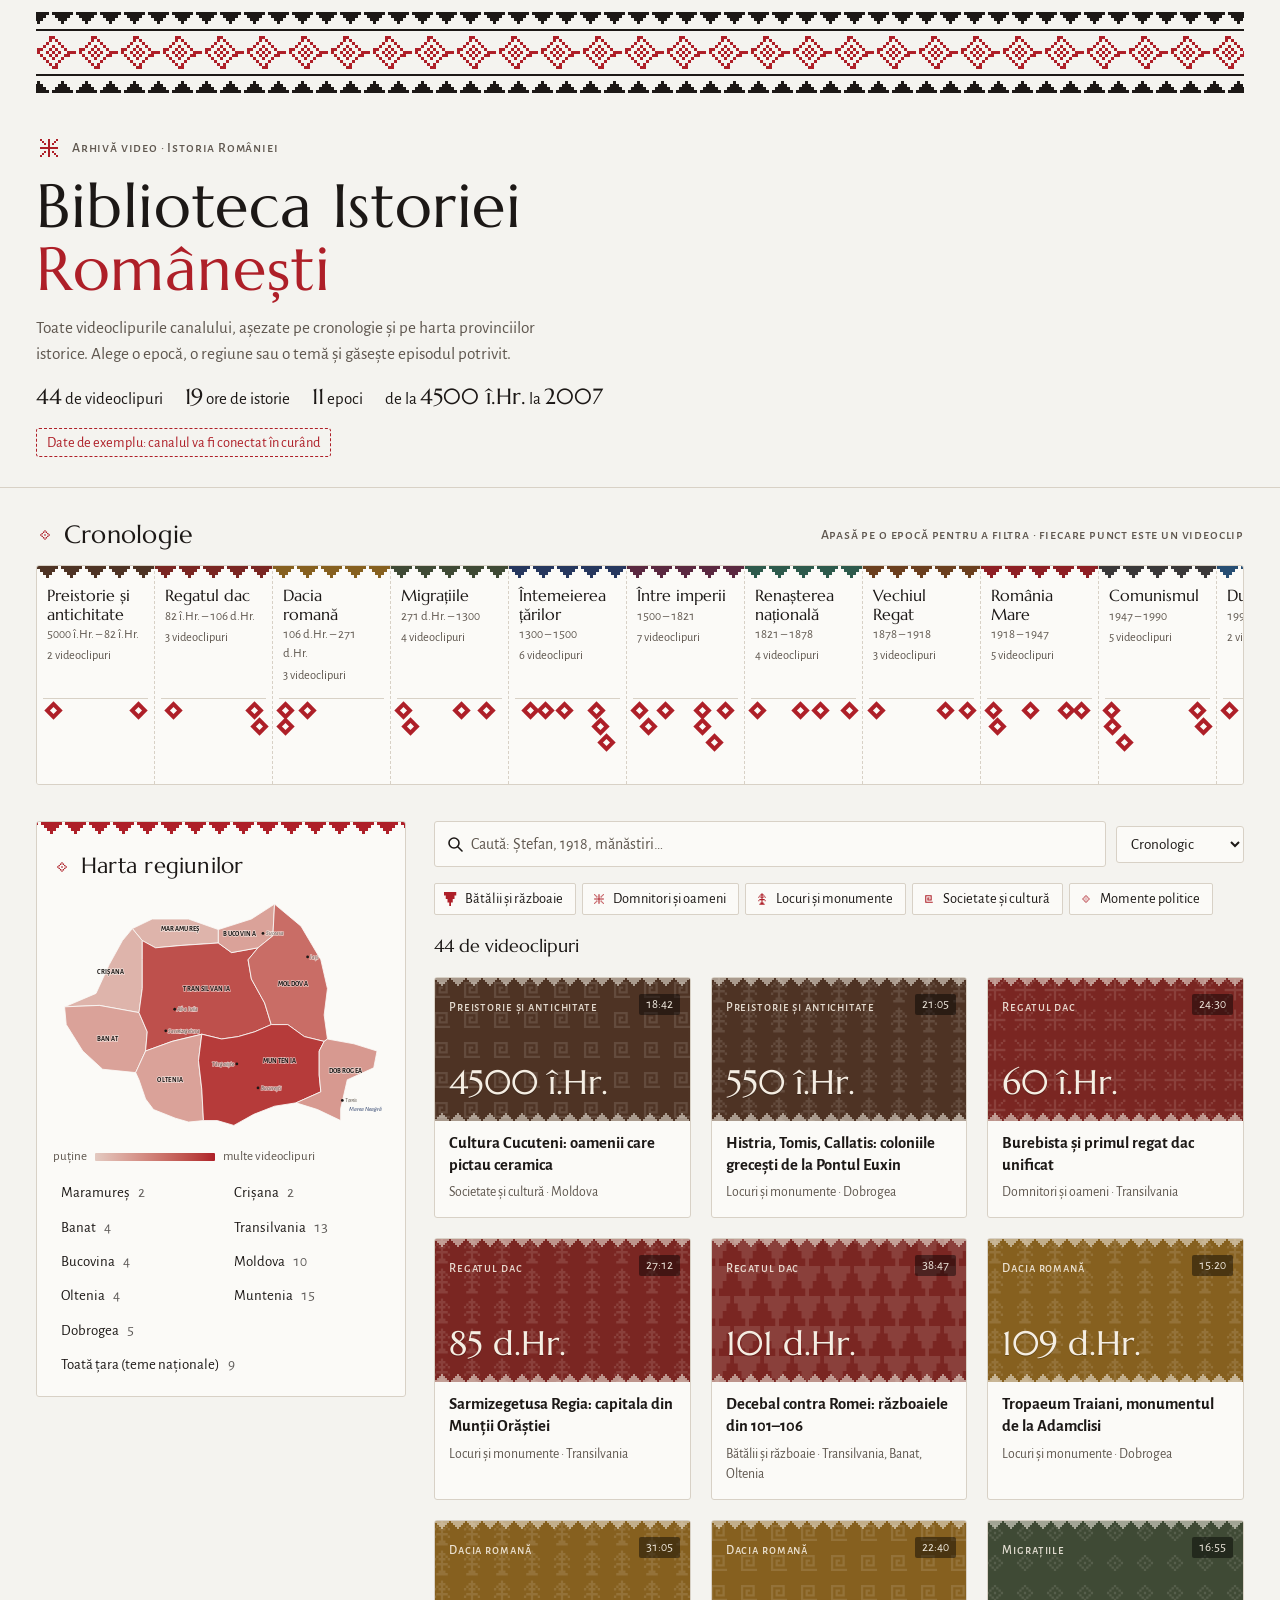
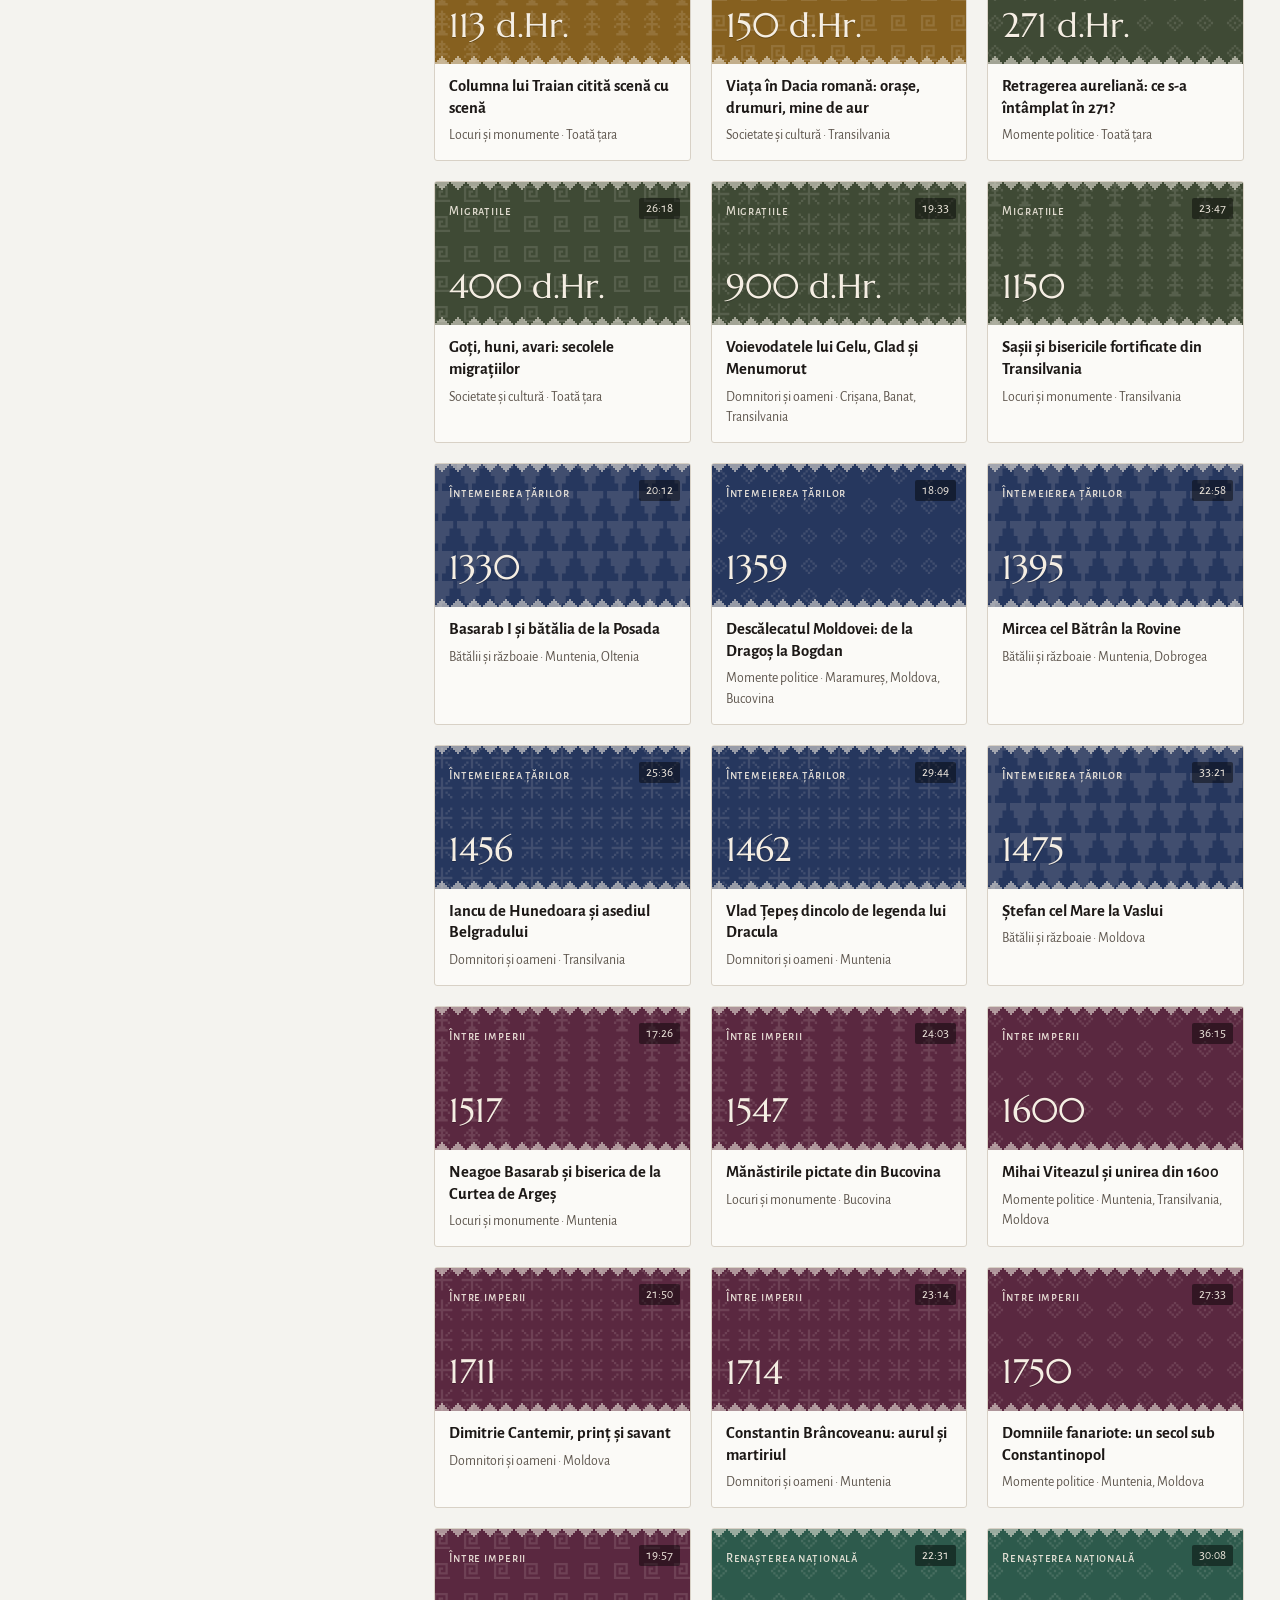
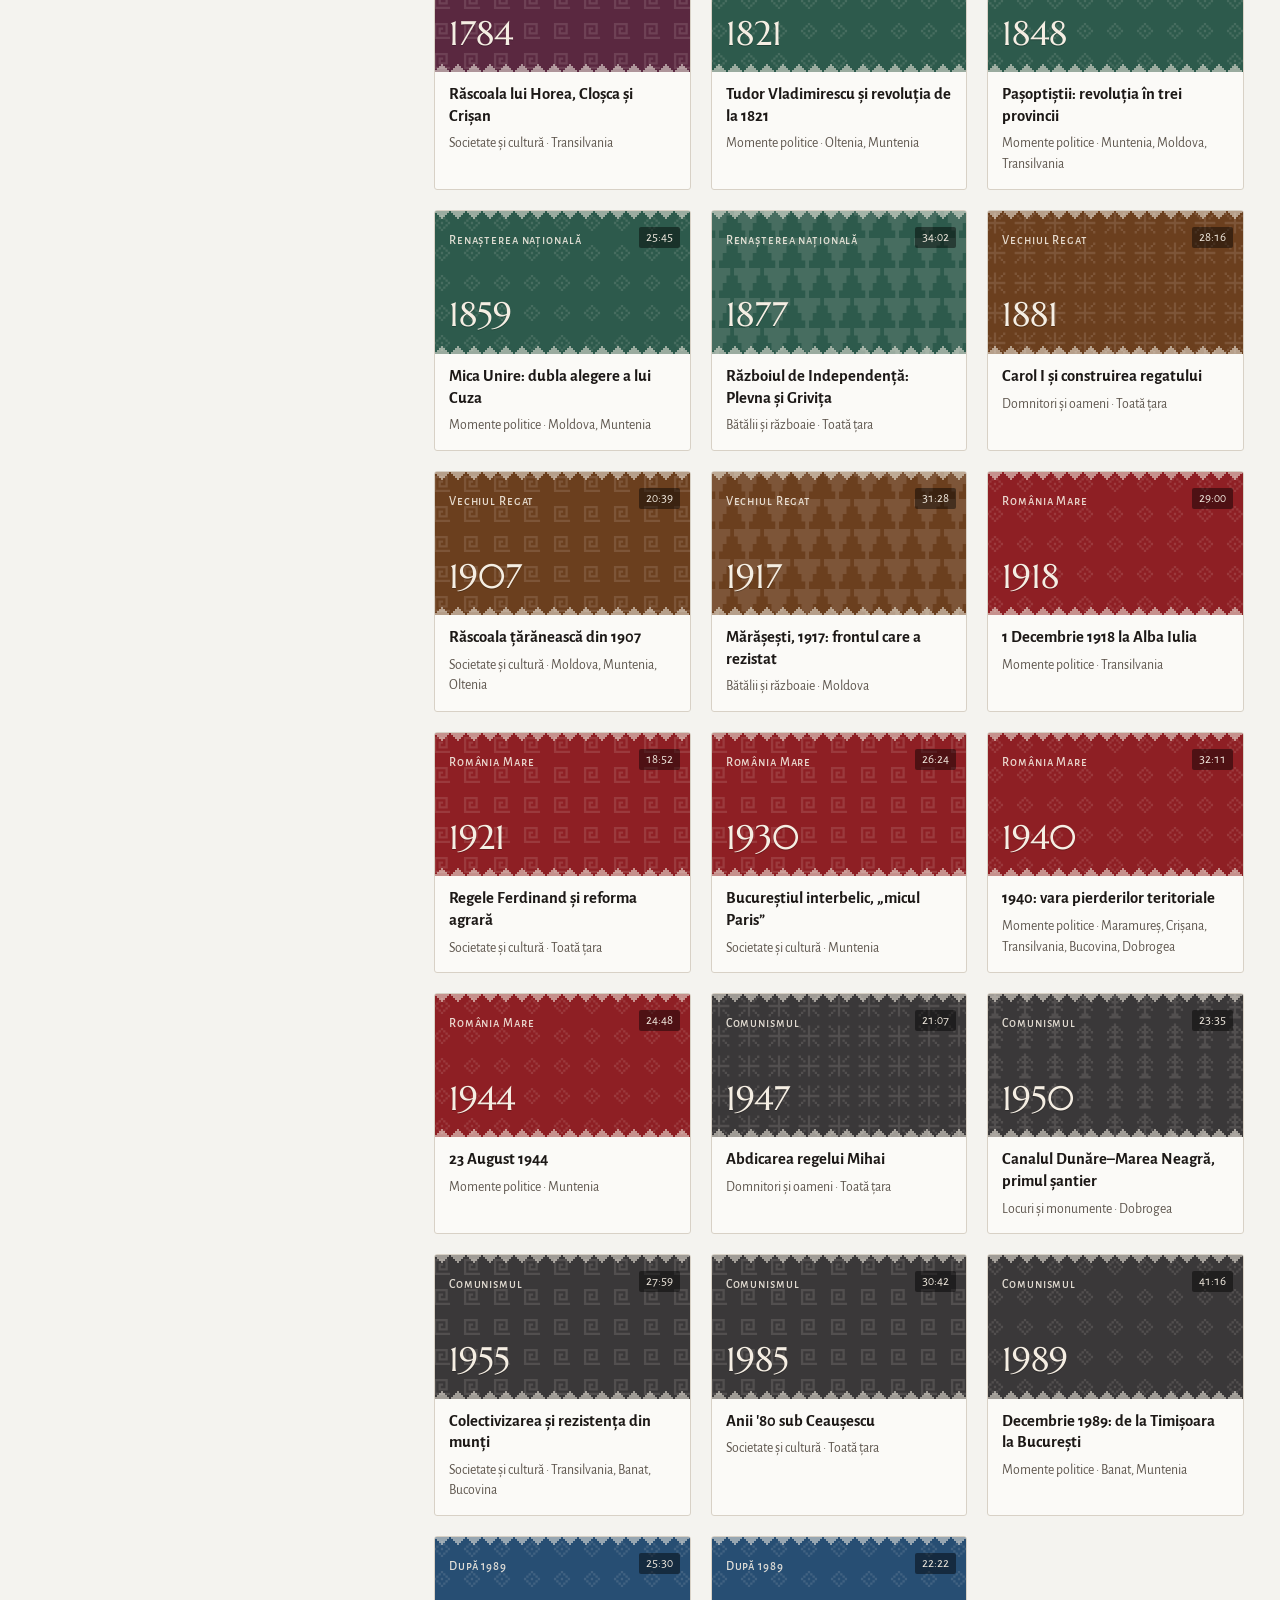
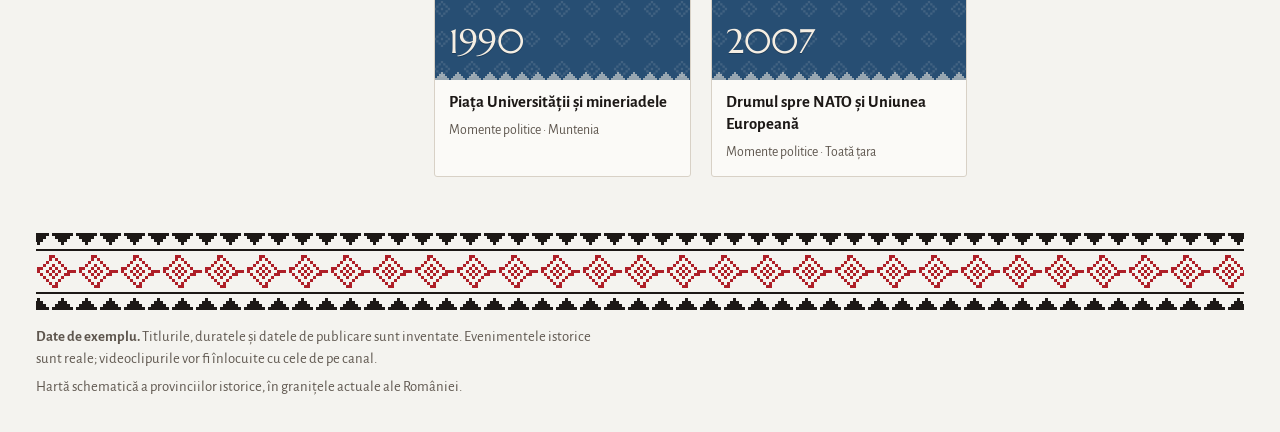
==== site/index.html @ b26544b4 "Biblioteca Istoriei Românești: site static cu actualizare automată Co-Authored-By: Claude Opus 5.5 <" ====
<!doctype html>
<html lang="ro">
<head>
<meta charset="utf-8">
<meta name="viewport" content="width=device-width, initial-scale=1, viewport-fit=cover">
<meta property="og:title" content="Biblioteca Istoriei Românești">
<meta property="og:description" content="Istoria României pe cronologie și pe hartă, în videoclipuri.">
<title>Biblioteca Istoriei Românești</title>
<meta name="description" content="Arhiva video a canalului: istoria României pe cronologie și pe hartă.">
<link rel="preconnect" href="https://fonts.googleapis.com">
<link rel="preconnect" href="https://fonts.gstatic.com" crossorigin>
<link rel="stylesheet" href="https://fonts.googleapis.com/css2?family=Marcellus&family=Alegreya+Sans:ital,wght@0,400;0,500;0,700;1,400&family=Alegreya+Sans+SC:wght@500;700&display=swap">
<style>
/* Layout: o pagină ca o ie. Brâu cusut sus, titlu pe pânză albă, cronologia ca un rând de altiță,
   apoi „camera de lectură”: harta provinciilor (stânga) și raftul cu videoclipuri ca scoarțe țesute (dreapta). */
:root{
  --linen:#F4F3EF;      /* pânză de ie */
  --linen-2:#E7E3DB;
  --card:#FBFAF7;
  --ink:#1C1816;        /* negru de broderie */
  --ink-2:#5F574F;
  --line:#D8D1C6;
  --rosu:#AE1F28;       /* roșu de ie: singurul accent puternic */
  --indigo:#2B3F6B;
  --on-pig:#F5EEE3;
  --f-display:"Marcellus","Trajan Pro","Palatino Linotype",Palatino,Georgia,serif;
  --f-body:"Alegreya Sans","Segoe UI",Roboto,"Helvetica Neue",Arial,sans-serif;
  --f-label:"Alegreya Sans SC","Alegreya Sans","Segoe UI",Arial,sans-serif;
  /* culori de scoarță (vopsele naturale), la fel în ambele teme */
  --e1:#4E3324; --e2:#7A2622; --e3:#86601F; --e4:#3F4A35; --e5:#26375E; --e6:#5A2840;
  --e7:#2D5A4C; --e8:#6B3F1E; --e9:#8E1F24; --e10:#3A3839; --e11:#274E73;
  --m-teeth:url("data:image/svg+xml,%3Csvg xmlns='http://www.w3.org/2000/svg' width='24' height='12'%3E%3Cpath d='M0 0h3v3h-3zM3 0h3v3h-3zM6 0h3v3h-3zM9 0h3v3h-3zM12 0h3v3h-3zM15 0h3v3h-3zM18 0h3v3h-3zM3 3h3v3h-3zM6 3h3v3h-3zM9 3h3v3h-3zM12 3h3v3h-3zM15 3h3v3h-3zM6 6h3v3h-3zM9 6h3v3h-3zM12 6h3v3h-3zM9 9h3v3h-3z'/%3E%3C/svg%3E"); /* 24x12 */
  --m-teethup:url("data:image/svg+xml,%3Csvg xmlns='http://www.w3.org/2000/svg' width='24' height='12'%3E%3Cpath d='M0 9h3v3h-3zM3 9h3v3h-3zM6 9h3v3h-3zM9 9h3v3h-3zM12 9h3v3h-3zM15 9h3v3h-3zM18 9h3v3h-3zM3 6h3v3h-3zM6 6h3v3h-3zM9 6h3v3h-3zM12 6h3v3h-3zM15 6h3v3h-3zM6 3h3v3h-3zM9 3h3v3h-3zM12 3h3v3h-3zM9 0h3v3h-3z'/%3E%3C/svg%3E"); /* 24x12 */
  --m-romb:url("data:image/svg+xml,%3Csvg xmlns='http://www.w3.org/2000/svg' width='42' height='33'%3E%3Cpath d='M0 15h3v3h-3zM6 12h3v3h-3zM6 15h3v3h-3zM9 12h3v3h-3zM9 18h3v3h-3zM12 9h3v3h-3zM12 21h3v3h-3zM15 6h3v3h-3zM15 15h3v3h-3zM15 24h3v3h-3zM18 0h3v3h-3zM18 3h3v3h-3zM18 12h3v3h-3zM18 18h3v3h-3zM18 27h3v3h-3zM21 0h3v3h-3zM21 9h3v3h-3zM21 15h3v3h-3zM21 21h3v3h-3zM21 30h3v3h-3zM24 3h3v3h-3zM24 12h3v3h-3zM24 18h3v3h-3zM24 27h3v3h-3zM24 30h3v3h-3zM27 6h3v3h-3zM27 15h3v3h-3zM27 24h3v3h-3zM30 9h3v3h-3zM30 21h3v3h-3zM33 12h3v3h-3zM33 18h3v3h-3zM36 15h3v3h-3zM36 18h3v3h-3zM39 15h3v3h-3z'/%3E%3C/svg%3E"); /* 42x33 */
  --m-stea:url("data:image/svg+xml,%3Csvg xmlns='http://www.w3.org/2000/svg' width='39' height='39'%3E%3Cpath d='M6 6h3v3h-3zM6 18h3v3h-3zM6 30h3v3h-3zM9 9h3v3h-3zM9 18h3v3h-3zM9 27h3v3h-3zM12 12h3v3h-3zM12 18h3v3h-3zM12 24h3v3h-3zM15 18h3v3h-3zM18 6h3v3h-3zM18 9h3v3h-3zM18 12h3v3h-3zM18 15h3v3h-3zM18 18h3v3h-3zM18 21h3v3h-3zM18 24h3v3h-3zM18 27h3v3h-3zM18 30h3v3h-3zM21 18h3v3h-3zM24 12h3v3h-3zM24 18h3v3h-3zM24 24h3v3h-3zM27 9h3v3h-3zM27 18h3v3h-3zM27 27h3v3h-3zM30 6h3v3h-3zM30 18h3v3h-3zM30 30h3v3h-3z'/%3E%3C/svg%3E"); /* 39x39 */
  --m-pom:url("data:image/svg+xml,%3Csvg xmlns='http://www.w3.org/2000/svg' width='39' height='36'%3E%3Cpath d='M18 3h3v3h-3zM15 6h3v3h-3zM18 6h3v3h-3zM21 6h3v3h-3zM12 9h3v3h-3zM18 9h3v3h-3zM24 9h3v3h-3zM9 12h3v3h-3zM15 12h3v3h-3zM18 12h3v3h-3zM21 12h3v3h-3zM27 12h3v3h-3zM18 15h3v3h-3zM12 18h3v3h-3zM15 18h3v3h-3zM18 18h3v3h-3zM21 18h3v3h-3zM24 18h3v3h-3zM9 21h3v3h-3zM18 21h3v3h-3zM27 21h3v3h-3zM18 24h3v3h-3zM15 27h3v3h-3zM18 27h3v3h-3zM21 27h3v3h-3zM12 30h3v3h-3zM15 30h3v3h-3zM18 30h3v3h-3zM21 30h3v3h-3zM24 30h3v3h-3z'/%3E%3C/svg%3E"); /* 39x36 */
  --m-carlig:url("data:image/svg+xml,%3Csvg xmlns='http://www.w3.org/2000/svg' width='39' height='39'%3E%3Cpath d='M9 9h3v3h-3zM12 9h3v3h-3zM15 9h3v3h-3zM18 9h3v3h-3zM21 9h3v3h-3zM24 9h3v3h-3zM9 12h3v3h-3zM24 12h3v3h-3zM9 15h3v3h-3zM15 15h3v3h-3zM18 15h3v3h-3zM24 15h3v3h-3zM9 18h3v3h-3zM15 18h3v3h-3zM24 18h3v3h-3zM9 21h3v3h-3zM15 21h3v3h-3zM18 21h3v3h-3zM21 21h3v3h-3zM24 21h3v3h-3zM9 24h3v3h-3zM9 27h3v3h-3zM12 27h3v3h-3zM15 27h3v3h-3zM18 27h3v3h-3zM21 27h3v3h-3zM24 27h3v3h-3zM27 27h3v3h-3z'/%3E%3C/svg%3E"); /* 39x39 */
  --m-rombmic:url("data:image/svg+xml,%3Csvg xmlns='http://www.w3.org/2000/svg' width='39' height='39'%3E%3Cpath d='M9 18h3v3h-3zM12 15h3v3h-3zM12 21h3v3h-3zM15 12h3v3h-3zM15 24h3v3h-3zM18 9h3v3h-3zM18 18h3v3h-3zM18 27h3v3h-3zM21 12h3v3h-3zM21 24h3v3h-3zM24 15h3v3h-3zM24 21h3v3h-3zM27 18h3v3h-3z'/%3E%3C/svg%3E"); /* 39x39 */
}
@media (prefers-color-scheme: dark){
  :root:not([data-theme="light"]){
    --linen:#16110F; --linen-2:#251E1A; --card:#1E1815; --ink:#EFE8DF; --ink-2:#B2A699;
    --line:#3A302A; --rosu:#E5524A; --indigo:#8FA4D6; color-scheme:dark;
  }
}
:root[data-theme="dark"]{
  --linen:#16110F; --linen-2:#251E1A; --card:#1E1815; --ink:#EFE8DF; --ink-2:#B2A699;
  --line:#3A302A; --rosu:#E5524A; --indigo:#8FA4D6; color-scheme:dark;
}

*{box-sizing:border-box}
body{background:var(--linen);color:var(--ink);font-family:var(--f-body);font-size:17px;line-height:1.5}
.wrap{max-width:1240px;margin:0 auto;padding-left:max(16px,env(safe-area-inset-left,0px));padding-right:max(16px,env(safe-area-inset-right,0px))}
h1,h2,h3{font-family:var(--f-display);font-weight:400;text-wrap:balance;margin:0;letter-spacing:.01em}
button{font:inherit;color:inherit}
:focus-visible{outline:2px solid var(--rosu);outline-offset:2px}
.label{font-family:var(--f-label);font-weight:500;letter-spacing:.06em;font-size:.86rem;color:var(--ink-2)}

/* motive cusute: culoarea vine din background, forma din mască */
.mo{-webkit-mask-repeat:repeat-x;mask-repeat:repeat-x;-webkit-mask-position:center;mask-position:center}
.mo-teeth{height:12px;background:var(--ink);-webkit-mask-image:var(--m-teeth);mask-image:var(--m-teeth)}
.mo-teethup{height:12px;background:var(--ink);-webkit-mask-image:var(--m-teethup);mask-image:var(--m-teethup)}
.mo-romb{height:33px;background:var(--rosu);-webkit-mask-image:var(--m-romb);mask-image:var(--m-romb)}
.brau{display:grid;gap:5px;padding-block:12px;overflow:hidden}
.brau.small{gap:4px;padding-block:8px}
.brau.small .mo-romb{height:33px}
.brau-line{height:2px;background:var(--ink)}

/* header */
header{border-bottom:1px solid var(--line)}
header .wrap{padding-block:30px 30px;display:grid;gap:14px}
.eyebrow{display:flex;align-items:center;gap:10px}
.rozeta{width:26px;height:26px;flex:none;background:var(--rosu);-webkit-mask:var(--m-stea) center/26px 26px no-repeat;mask:var(--m-stea) center/26px 26px no-repeat}
h1{font-size:clamp(2.2rem,5.6vw,3.8rem);line-height:1.04;max-width:16ch}
h1 em{font-style:normal;color:var(--rosu)}
.lede{max-width:60ch;margin:0;color:var(--ink-2);font-size:1.08rem}
.meta{display:flex;flex-wrap:wrap;gap:6px 22px;align-items:baseline;font-variant-numeric:tabular-nums}
.meta b{font-family:var(--f-display);font-weight:400;font-size:1.35rem;color:var(--ink)}
.sample{display:inline-flex;gap:8px;align-items:center;border:1px dashed var(--rosu);color:var(--rosu);border-radius:3px;padding:3px 10px;font-size:.9rem;width:fit-content}

/* titluri de secțiune */
.sec-head{display:flex;flex-wrap:wrap;gap:4px 16px;align-items:center;justify-content:space-between;margin-bottom:12px}
.sec-head h2{font-size:1.55rem;display:flex;align-items:center;gap:10px}
.sec-head h2::before{content:"";width:18px;height:18px;flex:none;background:var(--rosu);-webkit-mask:var(--m-rombmic) center/18px 18px no-repeat;mask:var(--m-rombmic) center/18px 18px no-repeat}

/* cronologie */
.timeline{position:relative;padding-block:28px 28px}
.tl-scroll{overflow-x:auto;border:1px solid var(--line);border-radius:3px;background:var(--card);scrollbar-width:thin}
.tl-track{display:grid;grid-template-columns:repeat(11,minmax(118px,1fr));min-width:1298px}
.era{border-right:1px dashed var(--line);display:grid;grid-template-rows:auto 92px}
.era:last-child{border-right:0}
.era-head{all:unset;cursor:pointer;display:grid;gap:2px;padding:20px 10px 8px;min-height:92px;align-content:start;position:relative}
.era-head::before{content:"";position:absolute;left:0;right:0;top:0;height:12px;background:var(--p);-webkit-mask:var(--m-teeth) repeat-x left top/24px 12px;mask:var(--m-teeth) repeat-x left top/24px 12px}
.era-head:hover{background:var(--linen)}
.era-head:focus-visible{outline:2px solid var(--rosu);outline-offset:-2px}
.era-head[aria-pressed="true"]{background:color-mix(in oklab,var(--rosu) 12%,var(--card))}
.era-name{font-family:var(--f-display);font-size:1rem;line-height:1.15}
.era-range{font-size:.8rem;color:var(--ink-2);font-variant-numeric:tabular-nums}
.era-count{font-size:.78rem;color:var(--ink-2)}
.era.off .era-head{opacity:.45}
.lanes{position:relative;margin:0 6px;background:linear-gradient(var(--line),var(--line)) 0 6px/100% 1px no-repeat}
.dot{position:absolute;width:13px;height:13px;margin-left:-6.5px;border:0;padding:0;cursor:pointer;background:var(--rosu);transform:rotate(45deg);transition:transform .15s,opacity .15s;outline-offset:3px}
.dot::after{content:"";position:absolute;inset:4px;background:var(--card)}
.dot:hover,.dot:focus-visible{transform:rotate(45deg) scale(1.45);z-index:2}
.dot.dim{opacity:.18}
.tip{position:absolute;z-index:5;pointer-events:none;background:var(--ink);color:var(--linen);padding:6px 10px;border-radius:3px;font-size:.88rem;max-width:260px;line-height:1.3;transform:translate(-50%,calc(-100% - 12px))}
.tip small{display:block;opacity:.75;font-variant-numeric:tabular-nums}

/* biblioteca: hartă + raft */
.lib{display:grid;gap:28px;padding-block:8px 48px}
@media (min-width:900px){.lib{grid-template-columns:minmax(280px,370px) 1fr;align-items:start}.mapbox{position:sticky;top:16px}}
.mapbox{background:var(--card);border:1px solid var(--line);border-radius:3px;padding:0 16px 16px;display:grid;gap:12px;min-width:0;overflow:hidden}
.mapbox .brau{margin:0 -16px;padding-block:0 4px}
.mapbox .mo-teeth{background:var(--rosu)}
.mapbox h2{font-size:1.35rem}
.mapbox svg{width:100%;height:auto;display:block}
#map,#map *{-webkit-tap-highlight-color:transparent}
.reg{stroke:var(--card);stroke-width:1.6;stroke-linejoin:round;cursor:pointer;transition:filter .15s;outline:none}
.reg:focus,.reg:focus-visible{outline:none}
.reg:hover{filter:brightness(1.1)}
.reg-ring{fill:none;stroke-linejoin:round;pointer-events:none}
.reg-ring.sel-halo{stroke:var(--card);stroke-width:6}
.reg-ring.sel-line{stroke:var(--ink);stroke-width:2.6}
.reg-ring.focus-line{stroke:var(--rosu);stroke-width:2;stroke-dasharray:5 3}
.reg-lbl{font-family:var(--f-label);font-weight:700;font-size:12.5px;letter-spacing:.05em;fill:var(--ink);pointer-events:none;paint-order:stroke;stroke:var(--card);stroke-width:3px;stroke-opacity:.6}
.city circle{fill:var(--ink)}
.city text{font-family:var(--f-body);font-style:italic;font-size:11px;fill:var(--ink-2);pointer-events:none;paint-order:stroke;stroke:var(--card);stroke-width:3px;stroke-opacity:.6}
.sea{font-family:var(--f-body);font-style:italic;font-size:12px;fill:var(--indigo)}
.reg-list{display:grid;grid-template-columns:1fr 1fr;gap:4px 10px;margin:0;padding:0;list-style:none}
.reg-btn{all:unset;cursor:pointer;display:flex;justify-content:space-between;gap:8px;padding:4px 8px;border-radius:3px;font-size:.93rem}
.reg-btn:hover{background:var(--linen)}
.reg-btn:focus-visible{outline:2px solid var(--rosu)}
.reg-btn[aria-pressed="true"]{background:var(--rosu);color:var(--card)}
.reg-btn span:last-child{font-variant-numeric:tabular-nums;opacity:.7}
.reg-list li.wide{grid-column:1/-1}
.legend{display:flex;align-items:center;gap:8px;font-size:.82rem;color:var(--ink-2)}
.legend i{flex:1;height:8px;border-radius:1px;background:linear-gradient(90deg,color-mix(in oklab,var(--rosu) 14%,var(--linen-2)),var(--rosu));max-width:120px}

.shelf{display:grid;gap:16px;min-width:0}
.tools{display:flex;flex-wrap:wrap;gap:10px;align-items:center}
.search{flex:1 1 240px;display:flex;align-items:center;gap:8px;background:var(--card);border:1px solid var(--line);border-radius:3px;padding:0 12px;min-width:0}
.search:focus-within{border-color:var(--rosu)}
.search input{all:unset;flex:1;min-width:0;padding:10px 0;font-size:1rem}
.search input::placeholder{color:var(--ink-2)}
select{font:inherit;font-size:.95rem;background:var(--card);color:var(--ink);border:1px solid var(--line);border-radius:3px;padding:9px 10px}
.cats{display:flex;flex-wrap:wrap;gap:6px}
.chip{all:unset;cursor:pointer;display:inline-flex;align-items:center;gap:7px;font-size:.9rem;padding:4px 12px 4px 9px;border-radius:2px;border:1px solid var(--line);background:var(--card)}
.chip::before{content:"";width:14px;height:14px;background:currentColor;-webkit-mask:var(--m) center/14px 14px no-repeat;mask:var(--m) center/14px 14px no-repeat;color:var(--rosu)}
.chip:hover{border-color:var(--rosu)}
.chip:focus-visible{outline:2px solid var(--rosu)}
.chip[aria-pressed="true"]{background:var(--rosu);border-color:var(--rosu);color:var(--card)}
.chip[aria-pressed="true"]::before{color:var(--card)}
.status{display:flex;flex-wrap:wrap;gap:8px;align-items:center;min-height:30px}
.count{font-family:var(--f-display);font-size:1.15rem;margin-right:6px}
.active{display:inline-flex;align-items:center;gap:6px;font-size:.88rem;background:var(--linen-2);border-radius:2px;padding:3px 4px 3px 10px}
.active button{all:unset;cursor:pointer;width:20px;height:20px;display:grid;place-items:center;border-radius:2px}
.active button:hover,.active button:focus-visible{background:var(--line)}
.reset{all:unset;cursor:pointer;font-size:.88rem;color:var(--rosu);text-decoration:underline;text-underline-offset:3px}

.grid{display:grid;grid-template-columns:repeat(auto-fill,minmax(232px,1fr));gap:20px}
.card{all:unset;cursor:pointer;display:grid;grid-template-rows:auto 1fr;background:var(--card);border:1px solid var(--line);border-radius:3px;overflow:hidden;transition:transform .15s,border-color .15s}
.card:hover{transform:translateY(-2px);border-color:var(--rosu)}
.card:focus-visible{outline:2px solid var(--rosu);outline-offset:2px}
/* miniatura ca o bucată de scoarță: fond vopsit, motivul temei țesut, colți de lup la margini */
.thumb{position:relative;aspect-ratio:16/9;max-width:100%;background:var(--p);color:var(--on-pig);overflow:hidden;display:grid;align-content:space-between;padding:20px 14px 22px}
.thumb::before{content:"";position:absolute;inset:0;background:var(--on-pig);opacity:.13;-webkit-mask:var(--m) repeat center/30px 30px;mask:var(--m) repeat center/30px 30px}
.thumb::after{content:"";position:absolute;inset:0;background:var(--on-pig);opacity:.55;
  -webkit-mask:var(--m-teeth) repeat-x left top/16px 8px,var(--m-teethup) repeat-x left bottom/16px 8px;
  mask:var(--m-teeth) repeat-x left top/16px 8px,var(--m-teethup) repeat-x left bottom/16px 8px}
.th-era{position:relative;font-family:var(--f-label);font-weight:500;font-size:.78rem;letter-spacing:.07em;opacity:.9}
.th-year{position:relative;font-family:var(--f-display);font-size:2.1rem;line-height:1;font-variant-numeric:tabular-nums;text-shadow:0 1px 0 rgba(0,0,0,.25)}
.th-dur{position:absolute;right:10px;top:16px;font-size:.8rem;background:rgba(0,0,0,.45);padding:1px 7px;border-radius:2px;font-variant-numeric:tabular-nums}
.card-body{padding:12px 14px 14px;display:grid;gap:6px;align-content:start}
.card-title{font-weight:700;font-size:1.04rem;line-height:1.3}
.card-meta{font-size:.86rem;color:var(--ink-2)}
.empty{padding:40px 20px;text-align:center;border:1px dashed var(--line);border-radius:3px;color:var(--ink-2)}

/* fișa videoclipului */
.overlay{position:fixed;inset:0;z-index:20;background:rgba(14,10,8,.64);display:grid;place-items:center;padding:max(16px,env(safe-area-inset-top,0px)) max(16px,env(safe-area-inset-right,0px)) max(16px,env(safe-area-inset-bottom,0px)) max(16px,env(safe-area-inset-left,0px))}
.dlg{background:var(--card);color:var(--ink);border-radius:4px;max-width:640px;width:100%;max-height:100%;overflow:auto;box-shadow:0 20px 60px rgba(0,0,0,.35)}
.dlg .thumb{aspect-ratio:16/7;padding:24px 22px 28px}
.dlg .th-year{font-size:3rem}
.dlg-body{padding:20px 22px 22px;display:grid;gap:14px}
.dlg h3{font-size:1.6rem;line-height:1.15}
.facts{display:grid;grid-template-columns:auto 1fr;gap:4px 16px;margin:0;font-size:.95rem}
.facts dt{color:var(--ink-2)}
.facts dd{margin:0;font-variant-numeric:tabular-nums}
.dlg p{margin:0;max-width:62ch}
.actions{display:flex;flex-wrap:wrap;gap:10px;align-items:center}
.btn{all:unset;cursor:pointer;padding:9px 16px;border-radius:3px;border:1px solid var(--line);font-size:.95rem}
.btn:hover{border-color:var(--rosu)}
.btn:focus-visible{outline:2px solid var(--rosu)}
.btn.primary{background:var(--rosu);border-color:var(--rosu);color:var(--card)}
.btn[aria-disabled="true"]{cursor:not-allowed;opacity:.55}
.close{position:absolute;right:10px;top:14px;z-index:2;background:rgba(0,0,0,.45);color:#fff;border:0;width:34px;height:34px;border-radius:50%;cursor:pointer;font-size:1.2rem;line-height:1}
.nav{display:flex;justify-content:space-between;gap:10px;border-top:1px dashed var(--line);padding-top:12px;font-size:.9rem}
.nav button{all:unset;cursor:pointer;color:var(--rosu);max-width:48%}
.nav button:disabled{visibility:hidden}
.nav button:focus-visible{outline:2px solid var(--rosu)}

footer .wrap{padding-block:8px 34px;font-size:.92rem;color:var(--ink-2);display:grid;gap:6px}
footer p{margin:0;max-width:72ch}

@media (max-width:520px){body{font-size:16px}.grid{grid-template-columns:1fr}.brau .mo-romb{height:28px;-webkit-mask-size:auto 28px;mask-size:auto 28px}}
@media (prefers-reduced-motion:reduce){*{transition:none!important}}

/* miniaturi reale de pe YouTube */
.th-img{position:absolute;inset:0;width:100%;height:100%;object-fit:cover}
.thumb.has-img::before{background:linear-gradient(to top,rgba(0,0,0,.72),rgba(0,0,0,.05) 65%);opacity:1;-webkit-mask:none;mask:none}
[hidden]{display:none!important}
body{margin:0}
:root{padding-top:env(safe-area-inset-top,0px);padding-bottom:env(safe-area-inset-bottom,0px)}
img{max-width:100%}
</style>
</head>
<body>

<div class="brau wrap" aria-hidden="true"><div class="mo mo-teeth"></div><div class="brau-line"></div><div class="mo mo-romb"></div><div class="brau-line"></div><div class="mo mo-teethup"></div></div>

<header>
  <div class="wrap">
    <span class="eyebrow"><span class="rozeta" aria-hidden="true"></span><span class="label">Arhivă video · Istoria României</span></span>
    <h1>Biblioteca Istoriei <em>Românești</em></h1>
    <p class="lede">Toate videoclipurile canalului, așezate pe cronologie și pe harta provinciilor istorice. Alege o epocă, o regiune sau o temă și găsește episodul potrivit.</p>
    <div class="meta" id="stats"></div>
    <span class="sample" id="sample-badge" hidden>Date de exemplu: canalul va fi conectat în curând</span>
  </div>
</header>

<section class="timeline wrap" aria-labelledby="tl-h">
  <div class="sec-head">
    <h2 id="tl-h">Cronologie</h2>
    <span class="label">Apasă pe o epocă pentru a filtra · fiecare punct este un videoclip</span>
  </div>
  <div class="tl-scroll" id="tl-scroll"><div class="tl-track" id="tl-track"></div></div>
  <div class="tip" id="tip" hidden></div>
</section>

<div class="wrap lib">
  <aside class="mapbox" aria-labelledby="map-h">
    <div class="brau" aria-hidden="true"><div class="mo mo-teeth"></div></div><div class="sec-head" style="margin:0"><h2 id="map-h">Harta regiunilor</h2></div>
    <svg id="map" viewBox="0 0 630 450" role="group" aria-label="Harta provinciilor istorice ale României"></svg>
    <div class="legend"><span>puține</span><i></i><span>multe videoclipuri</span></div>
    <ul class="reg-list" id="reg-list"></ul>
  </aside>

  <main class="shelf" aria-label="Videoclipuri">
    <div class="tools">
      <label class="search" for="q">
        <svg width="16" height="16" viewBox="0 0 16 16" aria-hidden="true"><circle cx="7" cy="7" r="5" fill="none" stroke="currentColor" stroke-width="1.6"/><path d="M11 11l4 4" stroke="currentColor" stroke-width="1.6" stroke-linecap="round"/></svg>
        <input id="q" type="search" placeholder="Caută: Ștefan, 1918, mănăstiri…" autocomplete="off">
      </label>
      <select id="sort" aria-label="Ordonează">
        <option value="chrono">Cronologic</option>
        <option value="new">Cele mai noi</option>
        <option value="long">Cele mai lungi</option>
      </select>
    </div>
    <div class="cats" id="cats" role="group" aria-label="Teme"></div>
    <div class="status" id="status" aria-live="polite"></div>
    <div class="grid" id="grid"></div>
  </main>
</div>

<footer>
  <div class="brau small wrap" aria-hidden="true"><div class="mo mo-teeth"></div><div class="brau-line"></div><div class="mo mo-romb"></div><div class="brau-line"></div><div class="mo mo-teethup"></div></div>
  <div class="wrap">
    <p id="sample-note" hidden><strong>Date de exemplu.</strong> Titlurile, duratele și datele de publicare sunt inventate. Evenimentele istorice sunt reale; videoclipurile vor fi înlocuite cu cele de pe canal.</p>
    <p>Hartă schematică a provinciilor istorice, în granițele actuale ale României.</p>
  </div>
</footer>

<div class="overlay" id="ov" hidden>
  <div class="dlg" role="dialog" aria-modal="true" aria-labelledby="d-title" id="dlg" style="position:relative"></div>
</div>


<script>
(async function(){
const grid0 = document.getElementById('grid');
grid0.innerHTML = '<div class="empty">Se încarcă biblioteca…</div>';
let raw;
try {
  const r = await fetch('data/videos.json', {cache:'no-cache'});
  if (!r.ok) throw new Error('HTTP ' + r.status);
  raw = await r.json();
} catch (e) {
  grid0.innerHTML = '<div class="empty">Nu am putut încărca lista de videoclipuri. Reîncarcă pagina peste câteva momente.</div>';
  return;
}
const VIDEOS = (Array.isArray(raw) ? raw : (raw.videos || [])).filter(v => v && v.title);
VIDEOS.forEach(v => { v.id = String(v.id); v.regions = Array.isArray(v.regions) ? v.regions : []; if (typeof v.year !== 'number') v.year = null; });
const IS_SAMPLE = !Array.isArray(raw) && !!raw.sample;
document.getElementById('sample-badge').hidden = !IS_SAMPLE;
document.getElementById('sample-note').hidden = !IS_SAMPLE;

const ERAS = [
  {id:'antichitate', name:'Preistorie și antichitate', start:-5000, end:-82, p:'--e1'},
  {id:'regatul-dac', name:'Regatul dac', start:-82, end:106, p:'--e2'},
  {id:'dacia-romana', name:'Dacia romană', start:106, end:271, p:'--e3'},
  {id:'migratii', name:'Migrațiile', start:271, end:1300, p:'--e4'},
  {id:'intemeiere', name:'Întemeierea țărilor', start:1300, end:1500, p:'--e5'},
  {id:'intre-imperii', name:'Între imperii', start:1500, end:1821, p:'--e6'},
  {id:'renastere', name:'Renașterea națională', start:1821, end:1878, p:'--e7'},
  {id:'vechiul-regat', name:'Vechiul Regat', start:1878, end:1918, p:'--e8'},
  {id:'romania-mare', name:'România Mare', start:1918, end:1947, p:'--e9'},
  {id:'comunism', name:'Comunismul', start:1947, end:1990, p:'--e10'},
  {id:'dupa-1989', name:'După 1989', start:1990, end:2030, p:'--e11'}
];

const REGIONS = [
  {id:'maramures', name:'Maramureș', label:[23.75,47.7], pts:[[22.3,47.75],[22.9,47.95],[24.0,47.95],[24.9,47.73],[24.9,47.45],[23.8,47.4],[23.0,47.35],[22.6,47.5]]},
  {id:'crisana', name:'Crișana', label:[21.65,46.8], pts:[[20.25,46.12],[21.2,46.4],[21.6,47.0],[22.0,47.5],[22.3,47.75],[22.6,47.5],[22.6,47.1],[22.6,46.5],[22.5,46.0],[21.3,46.15]]},
  {id:'banat', name:'Banat', label:[21.55,45.4], pts:[[20.25,46.12],[21.3,46.15],[22.5,46.0],[22.75,45.6],[22.7,45.2],[22.4,44.75],[21.4,44.82],[20.8,45.2],[20.3,45.75]]},
  {id:'transilvania', name:'Transilvania', label:[24.55,46.45], pts:[[22.6,47.5],[23.0,47.35],[23.8,47.4],[24.9,47.45],[25.3,47.25],[26.1,47.35],[25.8,47.1],[25.9,46.7],[26.3,46.2],[26.5,45.75],[26.0,45.6],[25.5,45.5],[25.0,45.45],[24.4,45.55],[23.5,45.4],[22.7,45.2],[22.75,45.6],[22.5,46.0],[22.6,46.5],[22.6,47.1]]},
  {id:'bucovina', name:'Bucovina', label:[25.55,47.6], pts:[[24.9,47.73],[25.9,47.95],[26.6,48.26],[26.55,47.6],[26.1,47.35],[25.3,47.25],[24.9,47.45]]},
  {id:'moldova', name:'Moldova', label:[27.15,46.55], pts:[[26.6,48.26],[27.4,47.8],[28.0,47.1],[28.2,46.5],[28.1,45.95],[28.2,45.45],[28.1,45.4],[27.5,45.5],[27.0,45.75],[26.5,45.75],[26.3,46.2],[25.9,46.7],[25.8,47.1],[26.1,47.35],[26.55,47.6]]},
  {id:'oltenia', name:'Oltenia', label:[23.45,44.55], pts:[[24.45,43.75],[24.4,44.4],[24.3,45.0],[24.4,45.55],[23.5,45.4],[22.7,45.2],[22.4,44.75],[22.5,44.6],[22.7,44.2],[22.94,43.98],[23.6,43.8],[24.0,43.72]]},
  {id:'muntenia', name:'Muntenia', label:[26.75,44.95], pts:[[24.45,43.75],[24.87,43.75],[25.37,43.65],[25.97,43.88],[26.6,44.05],[27.25,44.12],[28.0,44.35],[27.95,44.7],[27.95,45.2],[28.1,45.4],[27.5,45.5],[27.0,45.75],[26.5,45.75],[26.0,45.6],[25.5,45.5],[25.0,45.45],[24.4,45.55],[24.3,45.0],[24.4,44.4]]},
  {id:'dobrogea', name:'Dobrogea', label:[28.75,44.75], pts:[[27.25,44.12],[27.9,43.98],[28.6,43.75],[28.6,44.0],[28.8,44.6],[29.6,44.85],[29.7,45.2],[29.0,45.35],[28.2,45.45],[28.1,45.4],[27.95,45.2],[27.95,44.7],[28.0,44.35]]}
];
const CITIES = [
  {n:'Sarmizegetusa', c:[23.31,45.62], a:'start'},
  {n:'Alba Iulia', c:[23.58,46.07], a:'start'},
  {n:'Suceava', c:[26.25,47.65], a:'start'},
  {n:'Iași', c:[27.6,47.16], a:'start'},
  {n:'Târgoviște', c:[25.46,44.93], a:'end'},
  {n:'București', c:[26.1,44.43], a:'start'},
  {n:'Tomis', c:[28.65,44.17], a:'start'}
];
const CATS = ['Bătălii și războaie','Domnitori și oameni','Locuri și monumente','Societate și cultură','Momente politice'];
const CAT_MOTIF = {'Bătălii și războaie':'--m-teeth','Domnitori și oameni':'--m-stea','Locuri și monumente':'--m-pom','Societate și cultură':'--m-carlig','Momente politice':'--m-rombmic'};

const regName = id => (REGIONS.find(r=>r.id===id)||{}).name || id;
const UNDATED = {id:'fara-data', name:'Fără dată', p:'--e10'};
const eraOf = y => y==null ? UNDATED : (ERAS.find(e => y>=e.start && y<e.end) || ERAS[ERAS.length-1]);
const fmtYear = y => y==null ? '—' : y<0 ? `${-y} î.Hr.` : (y<1000 ? `${y} d.Hr.` : String(y));
const secs = d => { const p=d.split(':').map(Number); return p.length===3 ? p[0]*3600+p[1]*60+p[2] : p[0]*60+p[1]; };
const norm = s => String(s).toLowerCase().normalize('NFD').replace(/[̀-ͯ]/g,'');
const esc = s => String(s).replace(/[&<>"']/g, c=>({'&':'&amp;','<':'&lt;','>':'&gt;','"':'&quot;',"'":'&#39;'}[c]));
const MONTHS=['ian.','feb.','mar.','apr.','mai','iun.','iul.','aug.','sept.','oct.','nov.','dec.'];
const fmtDate = s => { const [y,m,d]=s.split('-').map(Number); return `${d} ${MONTHS[m-1]} ${y}`; };
const plural = n => n===1 ? '1 videoclip' : (n%100>=20 || n===0 ? `${n} de videoclipuri` : `${n} videoclipuri`);
const catText = v => v.category || 'Fără temă';
const regionsText = v => v.regions.length ? v.regions.map(regName).join(', ') : 'Toată țara';

VIDEOS.forEach(v => { v.era = eraOf(v.year); v.secs = secs(v.duration); v.hay = norm([v.title,v.description||'',catText(v),v.era.name,regionsText(v),fmtYear(v.year)].join(' ')); });
const byYear = (a,b)=>(a.year??1e9)-(b.year??1e9) || a.title.localeCompare(b.title,'ro');
const chrono = [...VIDEOS].sort(byYear);

const state = {era:null, region:null, cat:null, q:'', sort:'chrono'};

function matches(v, skip){
  if (skip!=='era' && state.era && v.era.id!==state.era) return false;
  if (skip!=='region' && state.region){
    if (state.region==='national' ? v.regions.length : !v.regions.includes(state.region)) return false;
  }
  if (skip!=='cat' && state.cat && v.category!==state.cat) return false;
  if (state.q){ const words = norm(state.q).split(/\s+/).filter(Boolean); if (!words.every(w=>v.hay.includes(w))) return false; }
  return true;
}

/* ---------- stats ---------- */
(function stats(){
  const total = VIDEOS.reduce((s,v)=>s+v.secs,0);
  const h = Math.round(total/3600);
  const dated = chrono.filter(v=>v.year!=null);
  if (!VIDEOS.length){ document.getElementById('stats').innerHTML = '<span>Primele videoclipuri apar în curând.</span>'; return; }
  document.getElementById('stats').innerHTML =
    `<span><b>${VIDEOS.length}</b> ${VIDEOS.length%100>=20?'de ':''}videoclipuri</span><span><b>${h}</b> ${h%100>=20?'de ':''}ore de istorie</span><span><b>${ERAS.length}</b> epoci</span><span>${dated.length ? `de la <b>${esc(fmtYear(dated[0].year))}</b> la <b>${esc(fmtYear(dated[dated.length-1].year))}</b>` : ''}</span>`;
})();

/* ---------- timeline ---------- */
const track = document.getElementById('tl-track');
const tip = document.getElementById('tip');
const tlSec = document.querySelector('.timeline');
const eraEls = {}; const dotEls = [];
ERAS.forEach(e => {
  const col = document.createElement('div'); col.className='era'; col.style.setProperty('--p', `var(${e.p})`);
  const endLabel = e.end>2026 ? 'azi' : fmtYear(e.end);
  col.innerHTML = `<button class="era-head" type="button" aria-pressed="false" data-era="${e.id}"><span class="era-name">${esc(e.name)}</span><span class="era-range">${esc(fmtYear(e.start))} – ${esc(endLabel)}</span><span class="era-count"></span></button><div class="lanes"></div>`;
  const lanes = col.querySelector('.lanes');
  const list = chrono.filter(v=>v.era===e);
  const laneEnds = [];
  list.forEach(v => {
    let pos = (v.year - e.start)/(e.end - e.start); pos = Math.min(.94, Math.max(.06, pos));
    let lane = laneEnds.findIndex(x => pos - x >= .13); if (lane<0){ lane = laneEnds.length; } if (lane>4) lane = 4;
    laneEnds[lane] = pos;
    const d = document.createElement('button'); d.type='button'; d.className='dot';
    d.style.left = (pos*100)+'%'; d.style.top = (12 + lane*16)+'px';
    d.setAttribute('aria-label', `${fmtYear(v.year)}: ${v.title}`); d.dataset.id = v.id;
    d.addEventListener('click', ()=>openVideo(v.id));
    d.addEventListener('pointerenter', ()=>showTip(d,v)); d.addEventListener('focus', ()=>showTip(d,v));
    d.addEventListener('pointerleave', hideTip); d.addEventListener('blur', hideTip);
    lanes.appendChild(d); dotEls.push({el:d, v});
  });
  col.querySelector('.era-head').addEventListener('click', ()=>{ state.era = state.era===e.id ? null : e.id; render(); });
  track.appendChild(col); eraEls[e.id] = col;
});
function showTip(d,v){
  const r = d.getBoundingClientRect(), s = tlSec.getBoundingClientRect();
  tip.innerHTML = `<small>${esc(fmtYear(v.year))} · ${esc(v.duration)}</small>${esc(v.title)}`;
  tip.hidden = false;
  const w = tip.offsetWidth; let x = r.left + r.width/2 - s.left;
  x = Math.max(w/2 + 4, Math.min(s.width - w/2 - 4, x));
  tip.style.left = x+'px'; tip.style.top = (r.top - s.top)+'px';
}
function hideTip(){ tip.hidden = true; }
document.getElementById('tl-scroll').addEventListener('scroll', hideTip, {passive:true});

/* ---------- map ---------- */
const svg = document.getElementById('map');
const NS = 'http://www.w3.org/2000/svg';
const P = ([lon,lat]) => [ +((lon-19.9)*62).toFixed(1), +((48.45-lat)*90).toFixed(1) ];
const pathEls = {};
const regG = document.createElementNS(NS,'g'); svg.appendChild(regG);
REGIONS.forEach(r => {
  const p = document.createElementNS(NS,'path');
  p.setAttribute('d', 'M' + r.pts.map(pt=>P(pt).join(' ')).join('L') + 'Z');
  p.setAttribute('class','reg'); p.setAttribute('tabindex','0'); p.setAttribute('role','button');
  const t = document.createElementNS(NS,'title'); p.appendChild(t);
  const act = ()=>{ state.region = state.region===r.id ? null : r.id; render(); };
  p.addEventListener('click', act);
  p.addEventListener('keydown', ev=>{ if(ev.key==='Enter'||ev.key===' '){ ev.preventDefault(); act(); } });
  p.addEventListener('focus', ()=>{ if (p.matches(':focus-visible')) { focusRing.setAttribute('d', p.getAttribute('d')); focusRing.style.display=''; } });
  p.addEventListener('blur', ()=>{ focusRing.style.display='none'; });
  regG.appendChild(p); pathEls[r.id] = {p, t};
});
/* contur desenat deasupra tuturor regiunilor, cu forma exactă a regiunii */
const ring = cls => { const e = document.createElementNS(NS,'path'); e.setAttribute('class','reg-ring '+cls); e.setAttribute('d','M0 0'); e.style.display='none'; svg.appendChild(e); return e; };
const selHalo = ring('sel-halo'), selLine = ring('sel-line'), focusRing = ring('focus-line');
const sea = document.createElementNS(NS,'text'); const sp = P([29.35,43.95]);
sea.setAttribute('x',sp[0]); sea.setAttribute('y',sp[1]); sea.setAttribute('text-anchor','middle'); sea.setAttribute('class','sea'); sea.textContent='Marea Neagră'; svg.appendChild(sea);
REGIONS.forEach(r => {
  const t = document.createElementNS(NS,'text'); const [x,y] = P(r.label);
  t.setAttribute('x',x); t.setAttribute('y',y); t.setAttribute('text-anchor','middle'); t.setAttribute('class','reg-lbl');
  t.textContent = r.name.toUpperCase(); svg.appendChild(t);
});
CITIES.forEach(c => {
  const g = document.createElementNS(NS,'g'); g.setAttribute('class','city'); const [x,y] = P(c.c);
  const ci = document.createElementNS(NS,'circle'); ci.setAttribute('cx',x); ci.setAttribute('cy',y); ci.setAttribute('r','2.6');
  const tx = document.createElementNS(NS,'text'); tx.setAttribute('x', c.a==='end'? x-5 : x+5); tx.setAttribute('y', y+3.5); tx.setAttribute('text-anchor', c.a); tx.textContent = c.n;
  g.append(ci,tx); svg.appendChild(g);
});
const regList = document.getElementById('reg-list');
const regBtns = {};
[...REGIONS.map(r=>({id:r.id,name:r.name})), {id:'national', name:'Toată țara (teme naționale)'}].forEach(r=>{
  const li = document.createElement('li'); if (r.id==='national') li.className='wide';
  const b = document.createElement('button'); b.type='button'; b.className='reg-btn'; b.setAttribute('aria-pressed','false');
  b.innerHTML = `<span>${esc(r.name)}</span><span></span>`;
  b.addEventListener('click', ()=>{ state.region = state.region===r.id ? null : r.id; render(); });
  li.appendChild(b); regList.appendChild(li); regBtns[r.id]=b;
});

/* ---------- categories & controls ---------- */
const catsEl = document.getElementById('cats');
const catBtns = {};
CATS.forEach(c=>{
  const b = document.createElement('button'); b.type='button'; b.className='chip'; b.textContent=c; b.style.setProperty('--m', `var(${CAT_MOTIF[c]})`); b.setAttribute('aria-pressed','false');
  b.addEventListener('click', ()=>{ state.cat = state.cat===c ? null : c; render(); });
  catsEl.appendChild(b); catBtns[c]=b;
});
const qEl = document.getElementById('q');
qEl.addEventListener('input', ()=>{ state.q = qEl.value.trim(); render(); });
const sortEl = document.getElementById('sort');
sortEl.addEventListener('change', ()=>{ state.sort = sortEl.value; render(); });

/* ---------- render ---------- */
const grid = document.getElementById('grid');
const statusEl = document.getElementById('status');
let shown = [];

function thumbHTML(v){
  const img = v.thumbnail ? `<img class="th-img" src="${esc(v.thumbnail)}" alt="" loading="lazy" referrerpolicy="no-referrer">` : '';
  return `<div class="thumb${img?' has-img':''}" style="--p:var(${v.era.p});--m:var(${CAT_MOTIF[v.category]||'--m-rombmic'})">${img}<span class="th-era">${esc(v.era.name)}</span><span class="th-year">${esc(fmtYear(v.year))}</span><span class="th-dur">${esc(v.duration)}</span></div>`;
}

function render(){
  // timeline
  ERAS.forEach(e=>{
    const col = eraEls[e.id]; const n = VIDEOS.filter(v=>v.era===e && matches(v,'era')).length;
    col.querySelector('.era-count').textContent = plural(n);
    col.querySelector('.era-head').setAttribute('aria-pressed', state.era===e.id);
    col.classList.toggle('off', !!state.era && state.era!==e.id);
  });
  dotEls.forEach(({el,v})=> el.classList.toggle('dim', !matches(v)));

  // map
  const counts = {}; let max = 1;
  REGIONS.forEach(r=>{ counts[r.id] = VIDEOS.filter(v=>matches(v,'region') && v.regions.includes(r.id)).length; max = Math.max(max, counts[r.id]); });
  counts.national = VIDEOS.filter(v=>matches(v,'region') && !v.regions.length).length;
  REGIONS.forEach(r=>{
    const {p,t} = pathEls[r.id]; const n = counts[r.id];
    const pct = n ? Math.round(16 + 74*(n/max)) : 0;
    p.style.fill = n ? `color-mix(in oklab, var(--rosu) ${pct}%, var(--linen-2))` : 'var(--linen-2)';
    p.classList.toggle('sel', state.region===r.id);
    p.setAttribute('aria-pressed', state.region===r.id);
    p.setAttribute('aria-label', `${r.name}: ${plural(n)}`);
    t.textContent = `${r.name} · ${plural(n)}`;
  });
  const selP = state.region && pathEls[state.region] ? pathEls[state.region].p : null;
  [selHalo, selLine].forEach(e=>{ if (selP){ e.setAttribute('d', selP.getAttribute('d')); e.style.display=''; } else e.style.display='none'; });
  Object.entries(regBtns).forEach(([id,b])=>{ b.lastChild.textContent = counts[id]; b.setAttribute('aria-pressed', state.region===id); });

  // categories
  Object.entries(catBtns).forEach(([c,b])=> b.setAttribute('aria-pressed', state.cat===c));

  // results
  shown = VIDEOS.filter(v=>matches(v));
  if (state.sort==='chrono') shown.sort(byYear);
  else if (state.sort==='new') shown.sort((a,b)=>b.published.localeCompare(a.published));
  else shown.sort((a,b)=>b.secs-a.secs);

  grid.innerHTML = shown.length ? shown.map(v=>`
    <button class="card" type="button" data-id="${esc(v.id)}">
      ${thumbHTML(v)}
      <span class="card-body">
        <span class="card-title">${esc(v.title)}</span>
        <span class="card-meta">${esc(catText(v))} · ${esc(regionsText(v))}</span>
      </span>
    </button>`).join('') :
    `<div class="empty">Niciun videoclip nu se potrivește cu filtrele alese.<br><button class="reset" type="button" data-reset>Arată toate videoclipurile</button></div>`;

  // status chips
  const chips = [];
  if (state.era) chips.push(['era', ERAS.find(e=>e.id===state.era).name]);
  if (state.region) chips.push(['region', state.region==='national' ? 'Toată țara' : regName(state.region)]);
  if (state.cat) chips.push(['cat', state.cat]);
  if (state.q) chips.push(['q', `„${state.q}”`]);
  statusEl.innerHTML = `<span class="count">${plural(shown.length)}</span>` +
    chips.map(([k,l])=>`<span class="active">${esc(l)}<button type="button" data-clear="${k}" aria-label="Elimină filtrul ${esc(l)}">×</button></span>`).join('') +
    (chips.length>1 ? `<button class="reset" type="button" data-reset>Resetează tot</button>` : '');
}

grid.addEventListener('click', e=>{
  const c = e.target.closest('.card'); if (c) return openVideo(c.dataset.id);
  if (e.target.closest('[data-reset]')) resetAll();
});
statusEl.addEventListener('click', e=>{
  const b = e.target.closest('[data-clear]');
  if (b){ const k=b.dataset.clear; if(k==='q'){ state.q=''; qEl.value=''; } else state[k]=null; render(); return; }
  if (e.target.closest('[data-reset]')) resetAll();
});
function resetAll(){ state.era=state.region=state.cat=null; state.q=''; qEl.value=''; render(); }

/* ---------- detail dialog ---------- */
const ov = document.getElementById('ov'); const dlg = document.getElementById('dlg');
let lastFocus = null, openId = null;
function openVideo(id, fromHash){
  id = String(id); const v = VIDEOS.find(x=>x.id===id); if (!v) return;
  if (!openId) lastFocus = document.activeElement;
  openId = id;
  const i = chrono.indexOf(v), prev = chrono[i-1], next = chrono[i+1];
  const link = v.url
    ? `<a class="btn primary" href="${esc(v.url)}" target="_blank" rel="noopener">Vezi pe YouTube ↗</a>`
    : `<span class="btn primary" aria-disabled="true">Vezi pe YouTube</span><span class="label">Link-ul apare după conectarea canalului</span>`;
  dlg.innerHTML = `
    <button class="close" type="button" aria-label="Închide" data-close>×</button>
    ${thumbHTML(v)}
    <div class="dlg-body">
      <h3 id="d-title">${esc(v.title)}</h3>
      ${v.description ? `<p>${esc(v.description)}</p>` : ''}
      <dl class="facts">
        <dt>Anul</dt><dd>${esc(fmtYear(v.year))}</dd>
        <dt>Epoca</dt><dd>${esc(v.era.name)}</dd>
        <dt>Regiuni</dt><dd>${esc(regionsText(v))}</dd>
        <dt>Temă</dt><dd>${esc(catText(v))}</dd>
        <dt>Durată</dt><dd>${esc(v.duration)}</dd>
        <dt>Publicat</dt><dd>${v.published ? esc(fmtDate(v.published)) : '—'}</dd>
      </dl>
      <div class="actions">${link}</div>
      <div class="nav">
        <button type="button" ${prev?`data-go="${esc(prev.id)}"`:'disabled'}>← ${prev?esc(fmtYear(prev.year)+' · '+prev.title):''}</button>
        <button type="button" style="text-align:right" ${next?`data-go="${esc(next.id)}"`:'disabled'}>${next?esc(fmtYear(next.year)+' · '+next.title):''} →</button>
      </div>
    </div>`;
  ov.hidden = false; document.body.style.overflow='hidden';
  dlg.scrollTop = 0;
  dlg.querySelector('[data-close]').focus();
  if (!fromHash && location.hash !== '#v-'+id) location.hash = 'v-'+id;
}
function closeVideo(){
  if (!openId) return;
  openId = null; ov.hidden = true; document.body.style.overflow='';
  if (location.hash) { try { history.replaceState(null,'',location.pathname+location.search); } catch(e){ location.hash=''; } }
  if (lastFocus && lastFocus.focus) lastFocus.focus();
}
ov.addEventListener('click', e=>{
  if (e.target===ov || e.target.closest('[data-close]')) return closeVideo();
  const g = e.target.closest('[data-go]'); if (g) openVideo(g.dataset.go);
});
document.addEventListener('keydown', e=>{
  if (ov.hidden) return;
  if (e.key==='Escape') closeVideo();
  if (e.key==='Tab'){
    const f = [...dlg.querySelectorAll('button:not([disabled]),a[href]')]; if(!f.length) return;
    if (e.shiftKey && document.activeElement===f[0]){ e.preventDefault(); f[f.length-1].focus(); }
    else if (!e.shiftKey && document.activeElement===f[f.length-1]){ e.preventDefault(); f[0].focus(); }
  }
});
function fromHash(){
  const m = /^#v-(.+)$/.exec(location.hash);
  if (m) openVideo(decodeURIComponent(m[1]), true); else if (openId){ openId=null; ov.hidden=true; document.body.style.overflow=''; }
}
window.addEventListener('hashchange', fromHash);

render();
fromHash();
})();
</script>

</body>
</html>
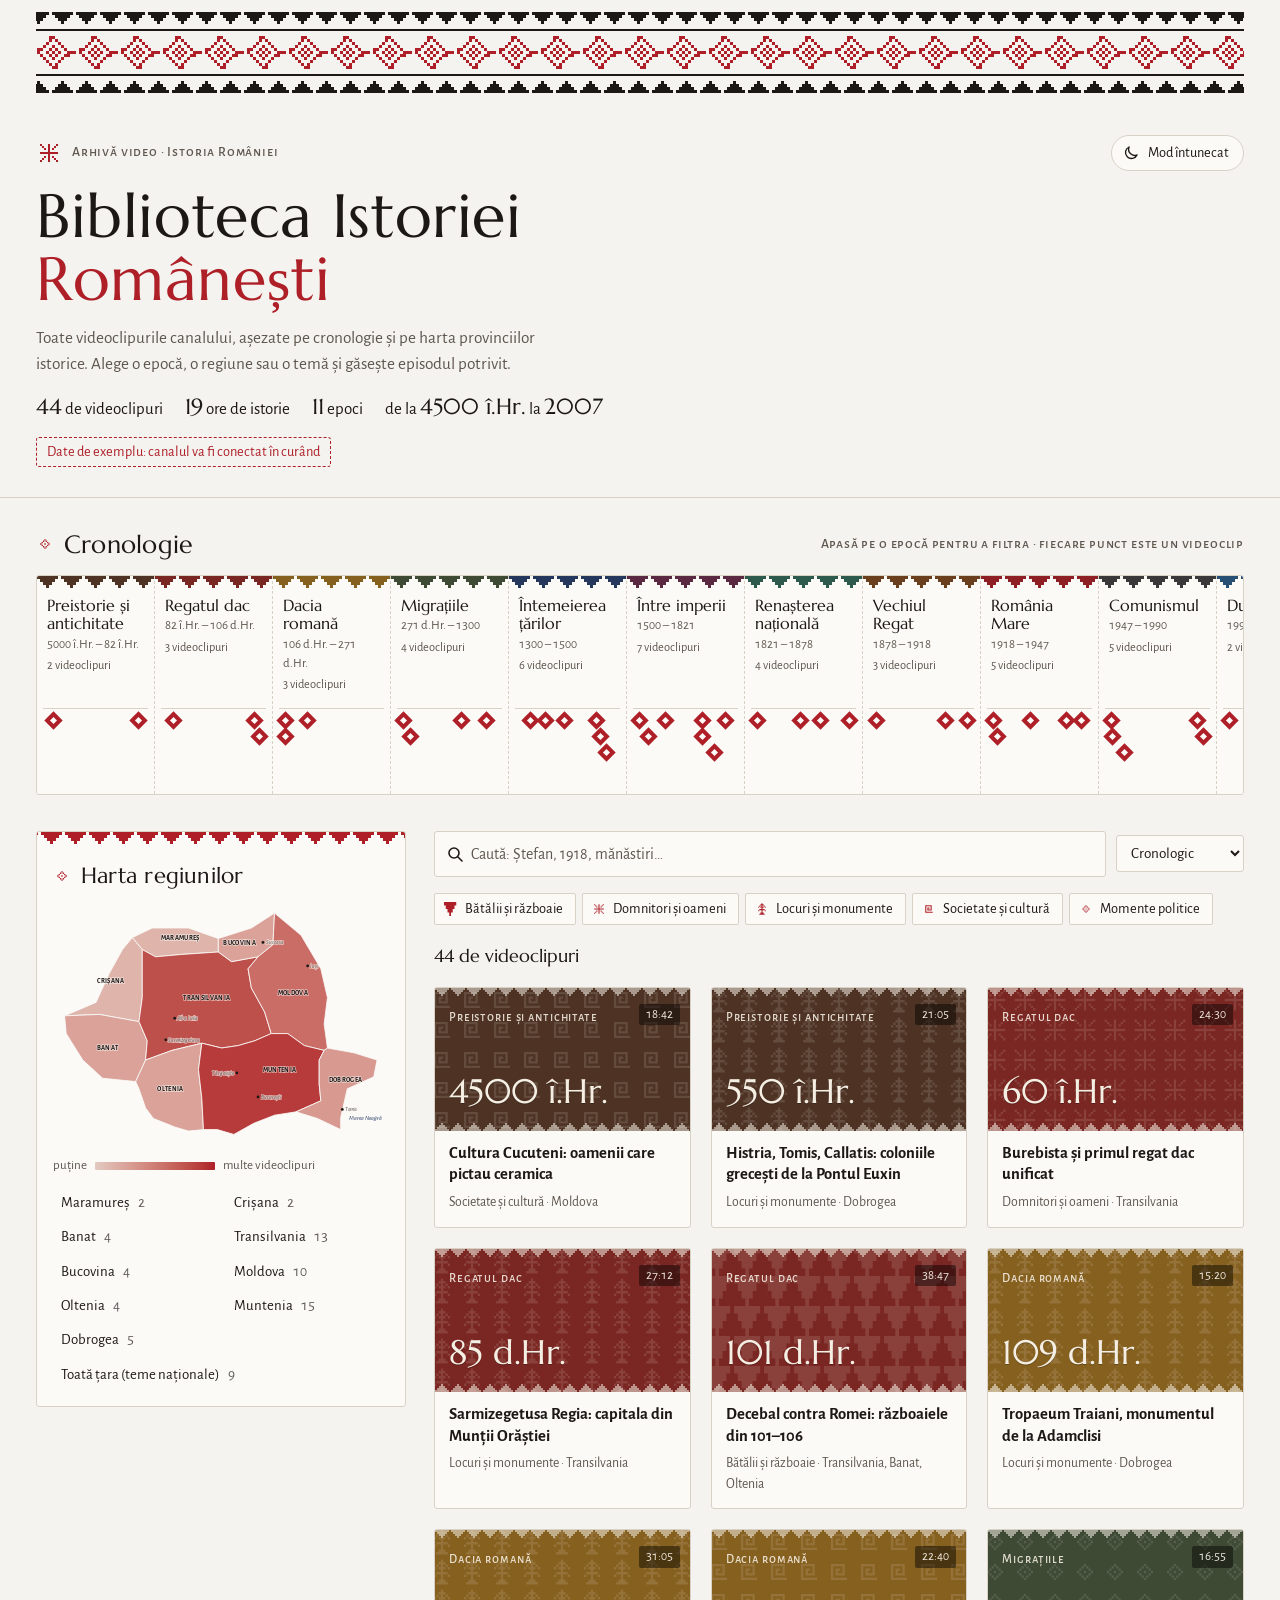
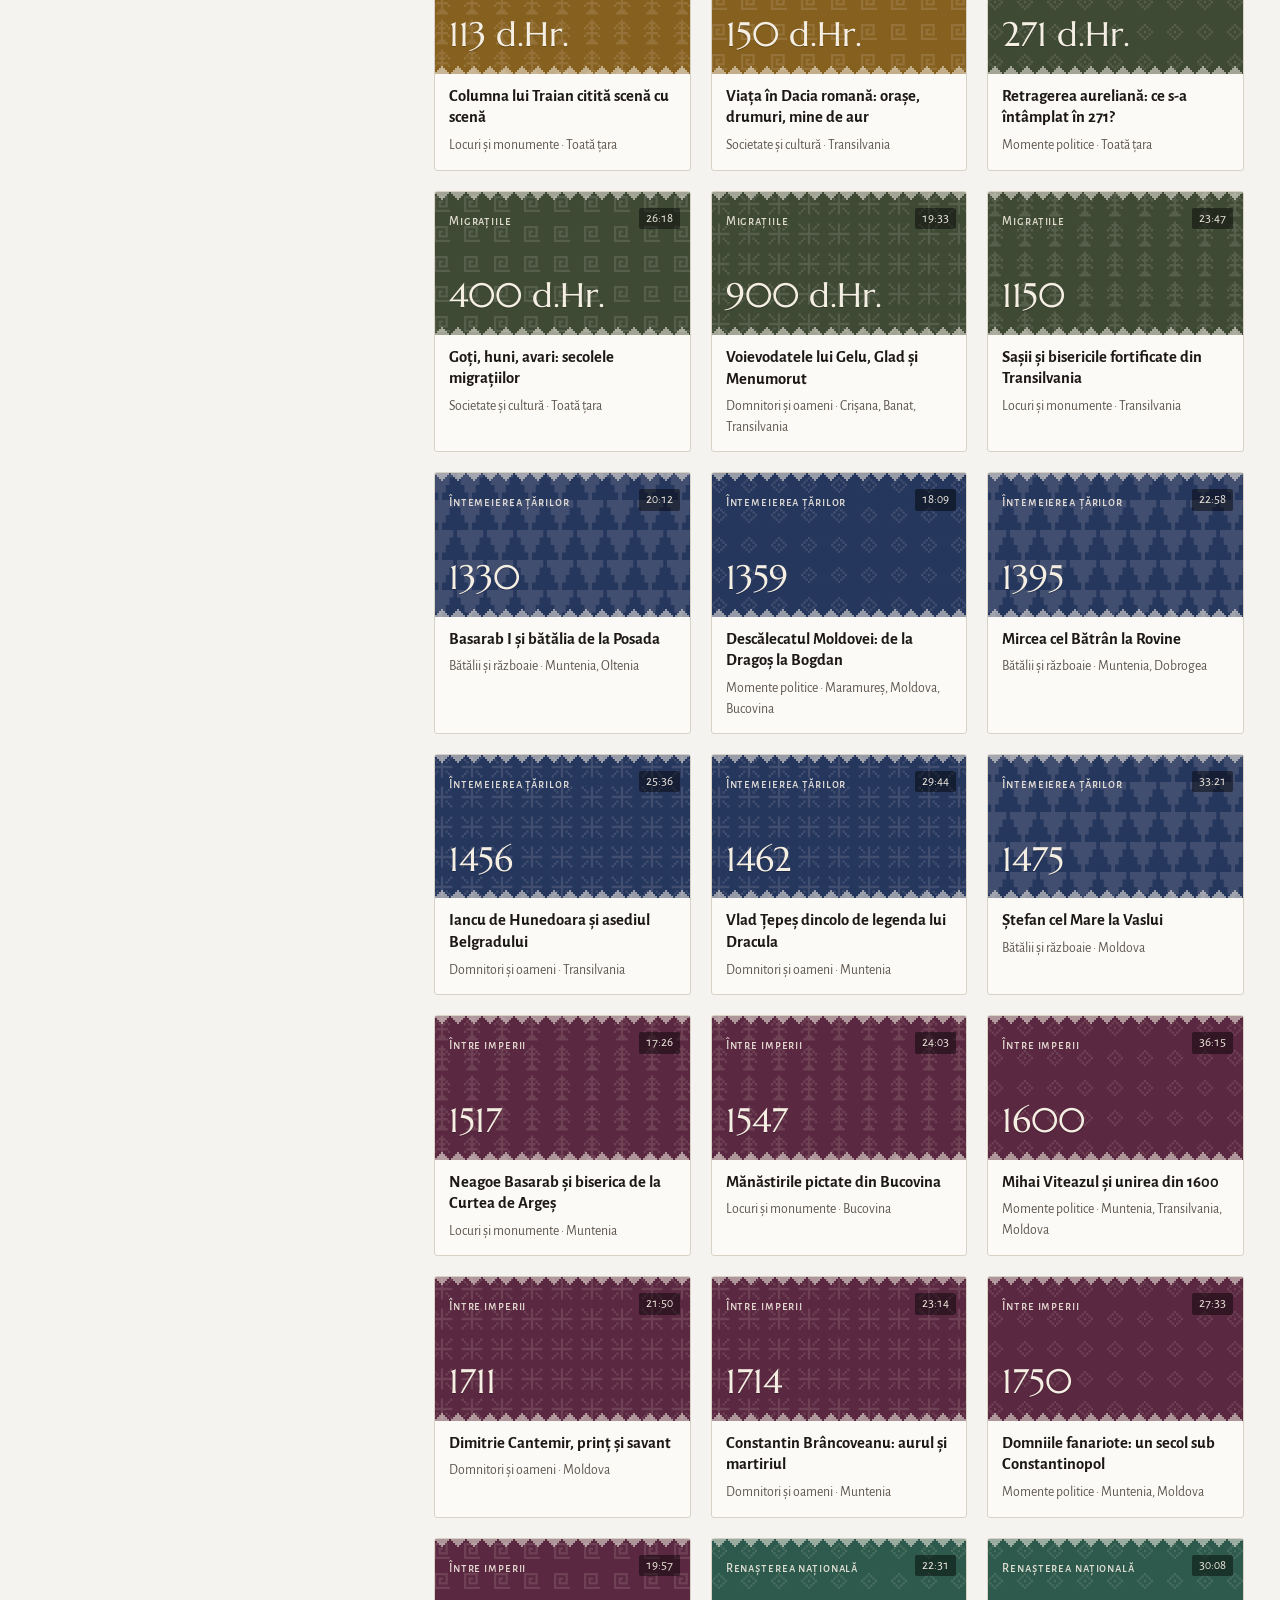
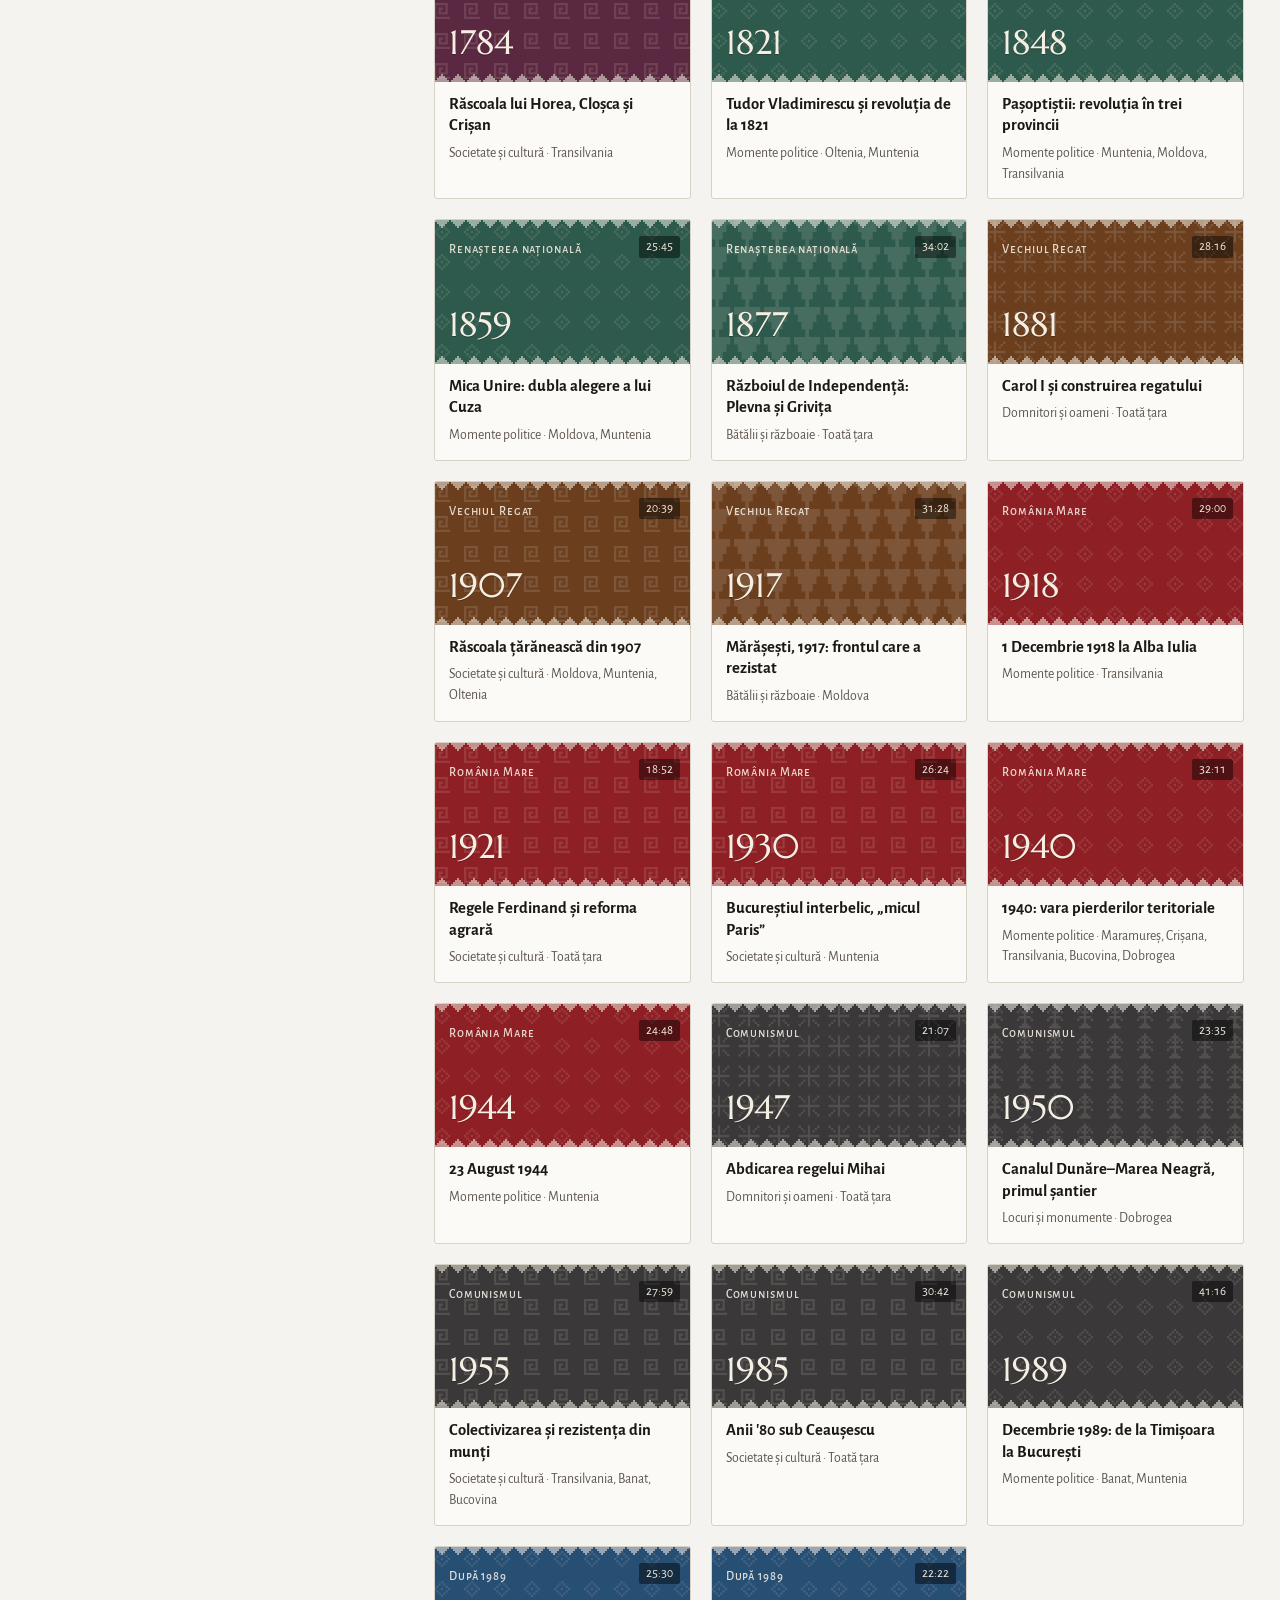
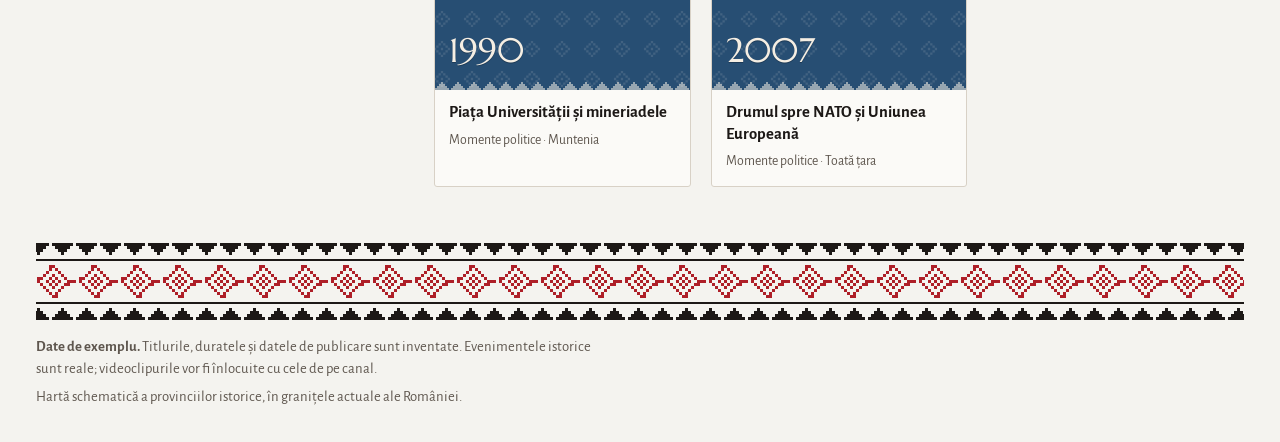
==== commit e2d4e135: "Buton pentru comutarea între modul luminos și cel întunecat Co-Authored-By: Claude Opus 5.5 <noreply" ====
--- a/site/index.html
+++ b/site/index.html
@@ -211,7 +211,42 @@
 body{margin:0}
 :root{padding-top:env(safe-area-inset-top,0px);padding-bottom:env(safe-area-inset-bottom,0px)}
 img{max-width:100%}
+
+/* buton temă */
+.topline{display:flex;justify-content:space-between;align-items:center;gap:12px;flex-wrap:wrap}
+.theme-btn{all:unset;cursor:pointer;display:inline-flex;align-items:center;gap:8px;padding:6px 14px 6px 10px;border:1px solid var(--line);border-radius:999px;font-size:.9rem;background:var(--card);color:var(--ink)}
+.theme-btn:hover{border-color:var(--rosu)}
+.theme-btn:focus-visible{outline:2px solid var(--rosu);outline-offset:2px}
+.theme-btn svg{width:18px;height:18px;flex:none}
 </style>
+<script>
+(function(){
+  var KEY = 'tema', root = document.documentElement;
+  var mq = window.matchMedia ? window.matchMedia('(prefers-color-scheme: dark)') : null;
+  function current(){ return root.getAttribute('data-theme') || (mq && mq.matches ? 'dark' : 'light'); }
+  try { var saved = localStorage.getItem(KEY); if (saved === 'dark' || saved === 'light') root.setAttribute('data-theme', saved); } catch (e) {}
+  var MOON = '<svg viewBox="0 0 24 24" aria-hidden="true"><path d="M20 14.5A8 8 0 0 1 9.5 4a8 8 0 1 0 10.5 10.5z" fill="none" stroke="currentColor" stroke-width="1.8" stroke-linejoin="round"/></svg>';
+  var SUN = '<svg viewBox="0 0 24 24" aria-hidden="true"><circle cx="12" cy="12" r="4.2" fill="none" stroke="currentColor" stroke-width="1.8"/><path d="M12 2.5v2.5M12 19v2.5M2.5 12H5M19 12h2.5M5.3 5.3l1.8 1.8M16.9 16.9l1.8 1.8M5.3 18.7l1.8-1.8M16.9 7.1l1.8-1.8" stroke="currentColor" stroke-width="1.8" stroke-linecap="round"/></svg>';
+  function paint(){
+    var b = document.getElementById('theme-btn'); if (!b) return;
+    var dark = current() === 'dark';
+    b.innerHTML = (dark ? SUN : MOON) + '<span>' + (dark ? 'Mod luminos' : 'Mod întunecat') + '</span>';
+    b.setAttribute('aria-label', dark ? 'Treci la modul luminos' : 'Treci la modul întunecat');
+  }
+  document.addEventListener('DOMContentLoaded', function(){
+    var b = document.getElementById('theme-btn'); if (!b) return;
+    b.addEventListener('click', function(){
+      var next = current() === 'dark' ? 'light' : 'dark';
+      root.setAttribute('data-theme', next);
+      try { localStorage.setItem(KEY, next); } catch (e) {}
+      paint();
+    });
+    paint();
+  });
+  if (mq && mq.addEventListener) mq.addEventListener('change', paint);
+  if (window.MutationObserver) new MutationObserver(paint).observe(root, {attributes: true, attributeFilter: ['data-theme']});
+})();
+</script>
 </head>
 <body>
 
@@ -219,7 +254,7 @@
 
 <header>
   <div class="wrap">
-    <span class="eyebrow"><span class="rozeta" aria-hidden="true"></span><span class="label">Arhivă video · Istoria României</span></span>
+    <div class="topline"><span class="eyebrow"><span class="rozeta" aria-hidden="true"></span><span class="label">Arhivă video · Istoria României</span></span><button class="theme-btn" id="theme-btn" type="button">Mod întunecat</button></div>
     <h1>Biblioteca Istoriei <em>Românești</em></h1>
     <p class="lede">Toate videoclipurile canalului, așezate pe cronologie și pe harta provinciilor istorice. Alege o epocă, o regiune sau o temă și găsește episodul potrivit.</p>
     <div class="meta" id="stats"></div>
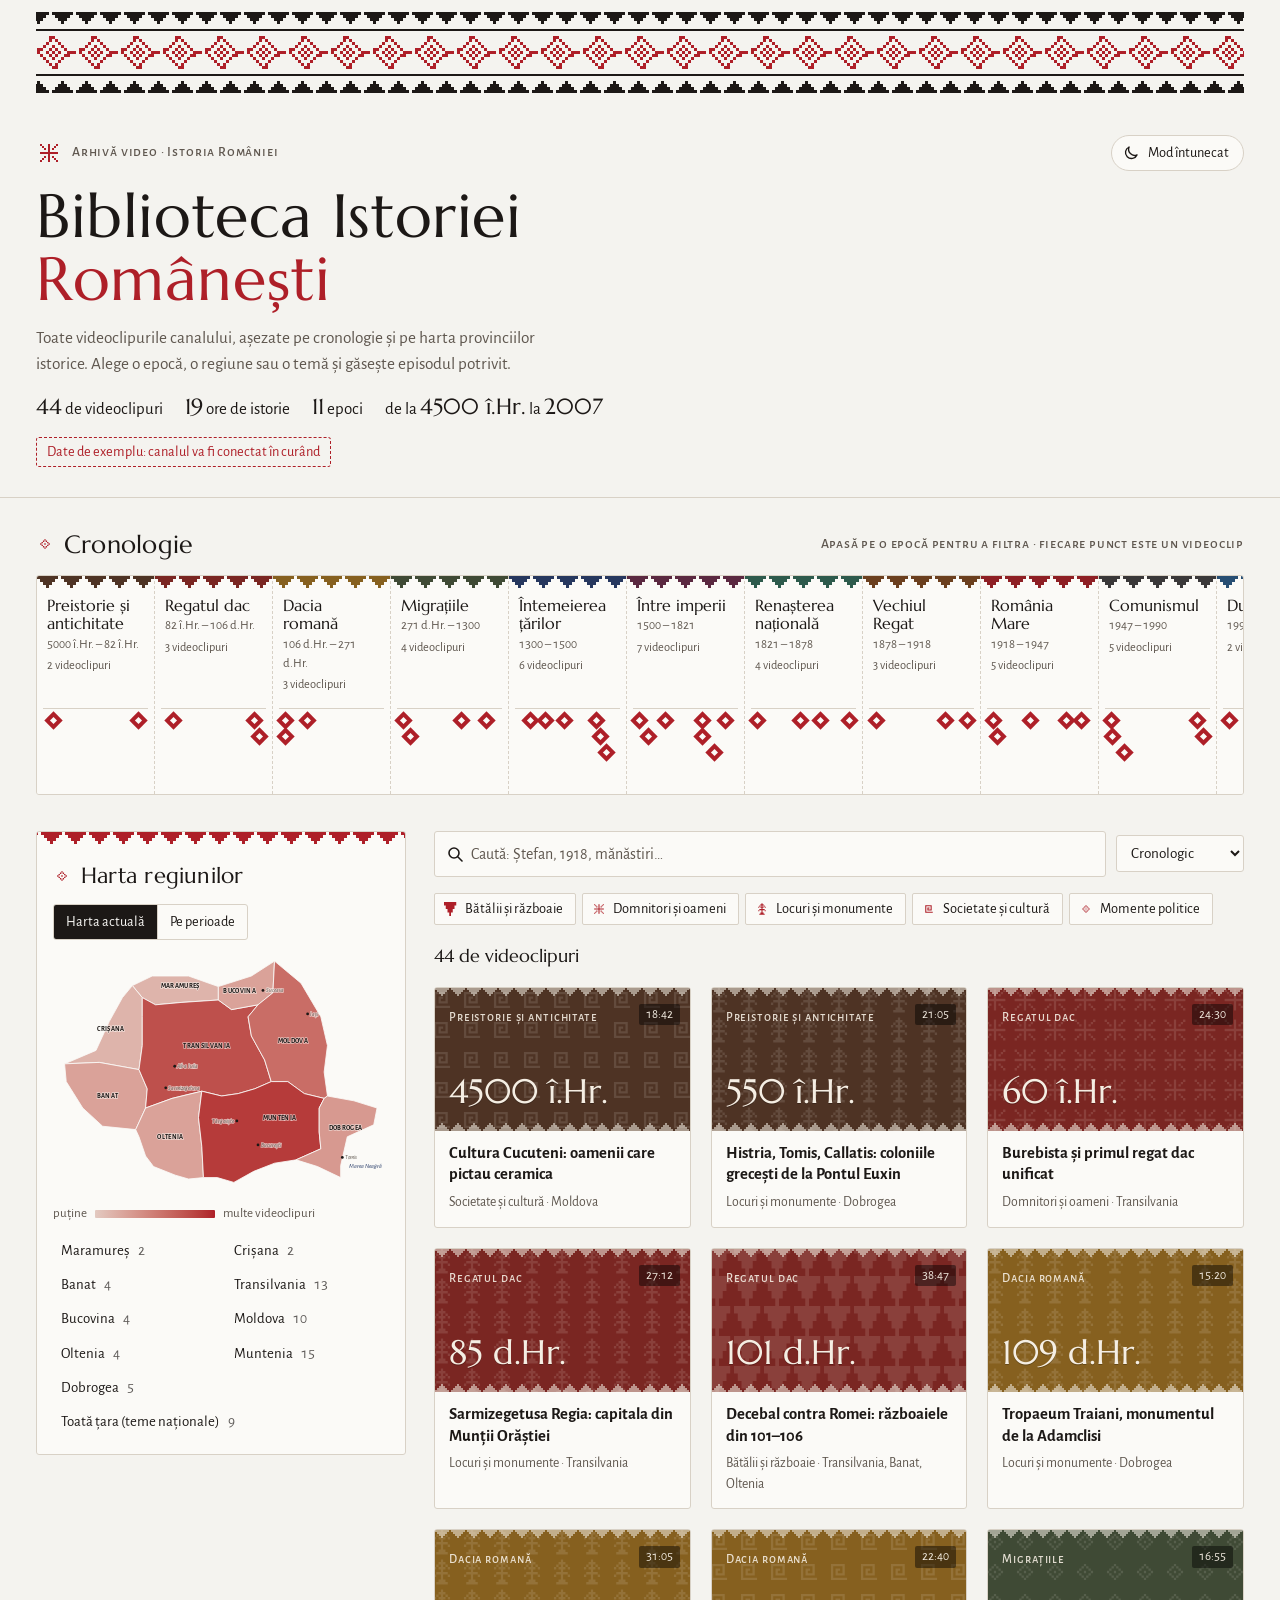
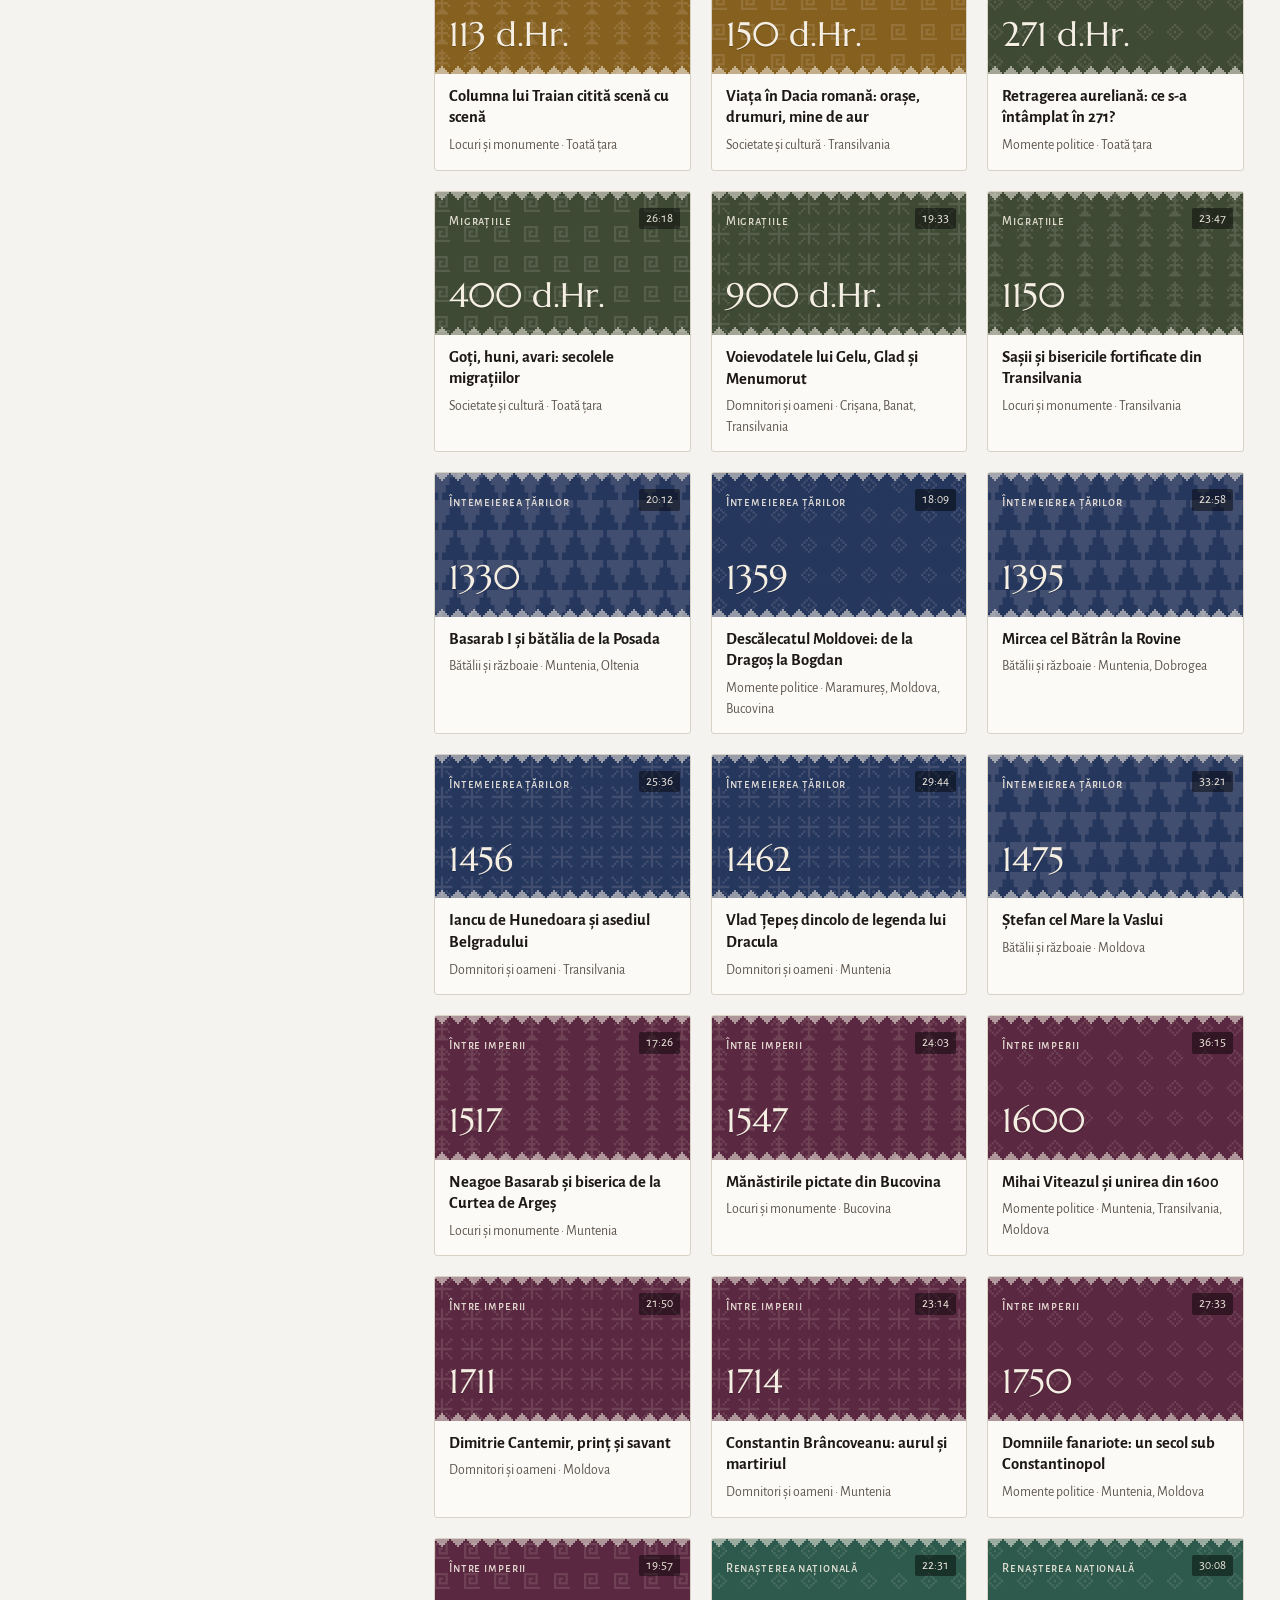
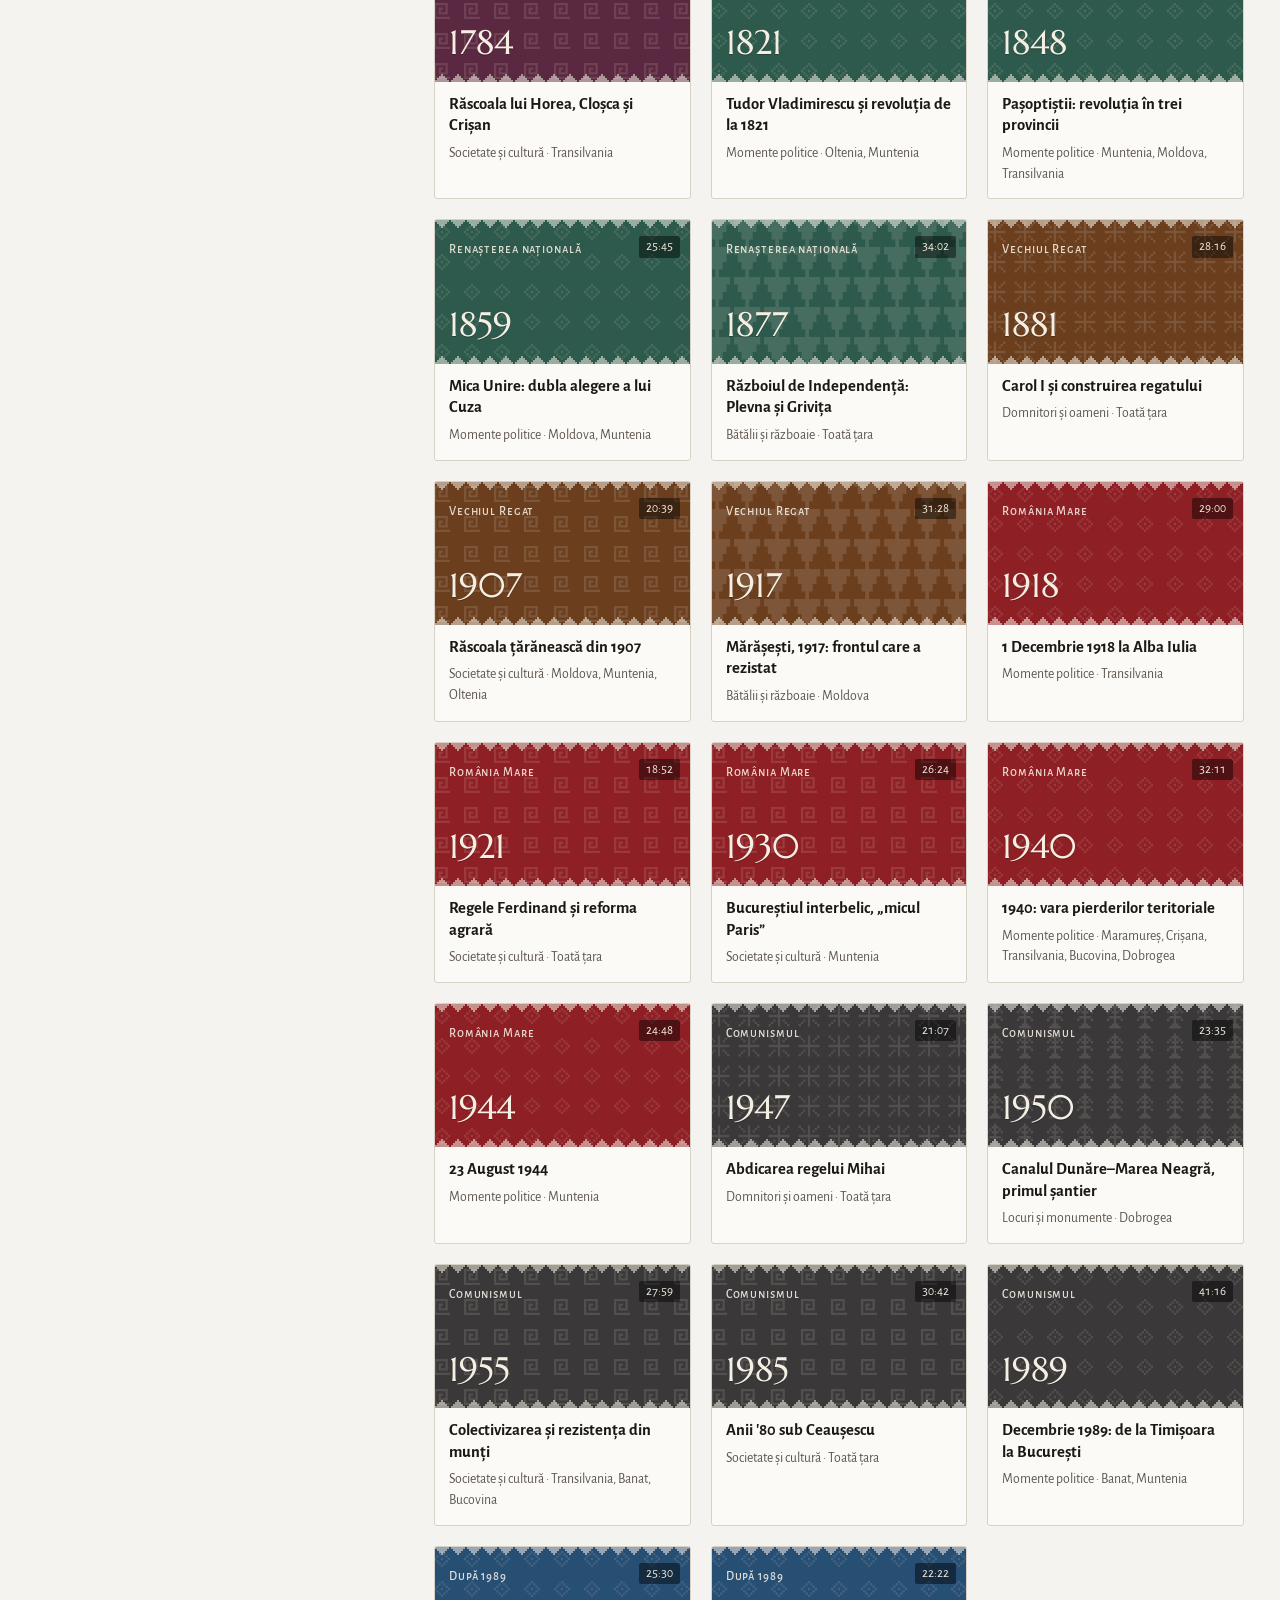
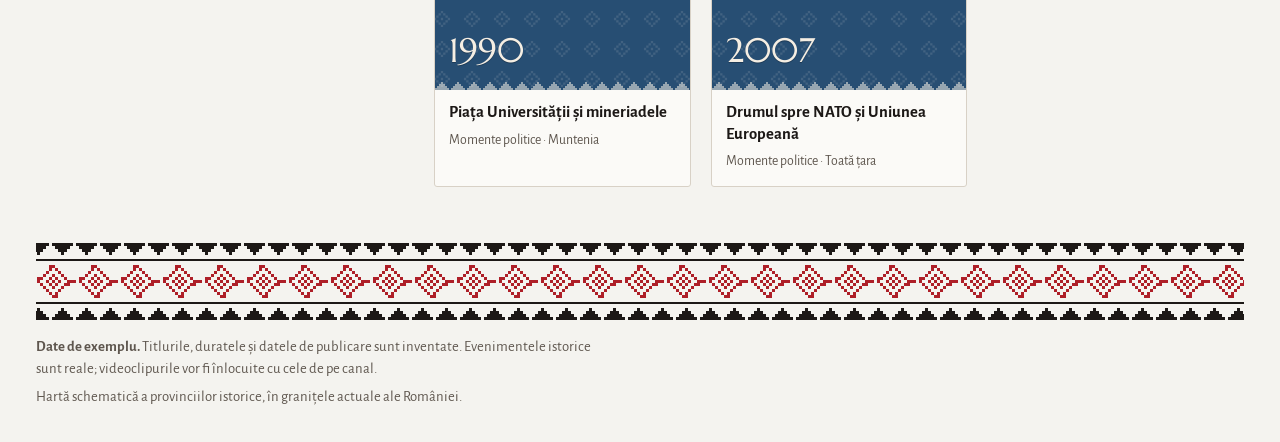
==== commit 6e3edda6: "Hartă pe perioade: provinciile colorate după statul din fiecare epocă Co-Authored-By: Claude Opus 5." ====
--- a/site/index.html
+++ b/site/index.html
@@ -218,6 +218,26 @@
 .theme-btn:hover{border-color:var(--rosu)}
 .theme-btn:focus-visible{outline:2px solid var(--rosu);outline-offset:2px}
 .theme-btn svg{width:18px;height:18px;flex:none}
+
+/* harta pe perioade */
+.seg{display:inline-flex;border:1px solid var(--line);border-radius:3px;overflow:hidden;width:fit-content;max-width:100%}
+.seg button{all:unset;cursor:pointer;padding:6px 12px;font-size:.9rem}
+.seg button+button{border-left:1px solid var(--line)}
+.seg button[aria-pressed="true"]{background:var(--ink);color:var(--card)}
+.seg button:focus-visible{outline:2px solid var(--rosu);outline-offset:-2px}
+.period{display:grid;gap:10px}
+.period-nav{display:flex;gap:6px;align-items:center}
+.period-nav select{flex:1;min-width:0}
+.step{all:unset;cursor:pointer;width:34px;height:38px;display:grid;place-items:center;border:1px solid var(--line);border-radius:3px;background:var(--card);font-size:1rem}
+.step:hover{border-color:var(--rosu)}
+.step:focus-visible{outline:2px solid var(--rosu)}
+.step:disabled{opacity:.35;cursor:default}
+.snap{font-family:var(--f-display);font-size:1.05rem;margin:0}
+.pol-legend{list-style:none;margin:0;padding:0;display:grid;gap:6px;font-size:.92rem}
+.pol-legend li{display:grid;grid-template-columns:14px 1fr;gap:2px 8px;align-items:start}
+.pol-legend i{width:14px;height:14px;border-radius:2px;margin-top:4px}
+.pol-legend small{grid-column:2;color:var(--ink-2);font-size:.82rem}
+.period-note{margin:0;font-size:.88rem;color:var(--ink-2)}
 </style>
 <script>
 (function(){
@@ -274,8 +294,20 @@
 <div class="wrap lib">
   <aside class="mapbox" aria-labelledby="map-h">
     <div class="brau" aria-hidden="true"><div class="mo mo-teeth"></div></div><div class="sec-head" style="margin:0"><h2 id="map-h">Harta regiunilor</h2></div>
+    <div class="seg" role="group" aria-label="Tipul hărții"><button type="button" id="mode-now" aria-pressed="true">Harta actuală</button><button type="button" id="mode-period" aria-pressed="false">Pe perioade</button></div>
     <svg id="map" viewBox="0 0 630 450" role="group" aria-label="Harta provinciilor istorice ale României"></svg>
-    <div class="legend"><span>puține</span><i></i><span>multe videoclipuri</span></div>
+    <div class="legend" id="count-legend"><span>puține</span><i></i><span>multe videoclipuri</span></div>
+    <div class="period" id="period" hidden>
+      <div class="period-nav">
+        <button class="step" type="button" id="per-prev" aria-label="Perioada anterioară">‹</button>
+        <select id="per-select" aria-label="Perioada afișată pe hartă"></select>
+        <button class="step" type="button" id="per-next" aria-label="Perioada următoare">›</button>
+      </div>
+      <p class="snap" id="per-snap"></p>
+      <ul class="pol-legend" id="pol-legend"></ul>
+      <p class="period-note" id="per-note"></p>
+      <p class="period-note">Hartă schematică: fiecare provincie actuală e colorată după statul care o stăpânea în cea mai mare parte.</p>
+    </div>
     <ul class="reg-list" id="reg-list"></ul>
   </aside>
 
@@ -429,7 +461,7 @@
     d.addEventListener('pointerleave', hideTip); d.addEventListener('blur', hideTip);
     lanes.appendChild(d); dotEls.push({el:d, v});
   });
-  col.querySelector('.era-head').addEventListener('click', ()=>{ state.era = state.era===e.id ? null : e.id; render(); });
+  col.querySelector('.era-head').addEventListener('click', ()=>{ state.era = state.era===e.id ? null : e.id; if (state.era) mapEra = state.era; render(); });
   track.appendChild(col); eraEls[e.id] = col;
 });
 function showTip(d,v){
@@ -487,6 +519,75 @@
   li.appendChild(b); regList.appendChild(li); regBtns[r.id]=b;
 });
 
+
+/* ---------- harta pe perioade ---------- */
+const POLITIES = {
+  getodaci:{name:'Triburi geto-dace', c:'#A2412F'},
+  greci:{name:'Geți și colonii grecești', c:'#3A7CA5'},
+  regatdac:{name:'Regatul dac al lui Decebal', c:'#B01E28'},
+  dacilib:{name:'Daci liberi și alte triburi', c:'#C98A6E'},
+  roman:{name:'Imperiul Roman', c:'#9A7430'},
+  ungaria:{name:'Regatul Ungariei', c:'#3E5C94'},
+  cnezate:{name:'Cnezate românești, sub dominație tătară', c:'#C46A50'},
+  bulgar:{name:'Țaratul Bulgar', c:'#6B4C8A'},
+  tararom:{name:'Țara Românească', c:'#B01E28'},
+  moldovast:{name:'Principatul Moldovei', c:'#7E3046'},
+  transprinc:{name:'Principatul Transilvaniei', c:'#C08A2A'},
+  otoman:{name:'Imperiul Otoman', c:'#2F7A6A'},
+  principate:{name:'Principatele Unite (România)', c:'#B01E28'},
+  habsburg:{name:'Imperiul Habsburgic', c:'#3E5C94'},
+  austroungaria:{name:'Austro-Ungaria', c:'#3E5C94'},
+  romania:{name:'România', c:'#B01E28'}
+};
+const ALL_RO = {maramures:'romania',crisana:'romania',banat:'romania',transilvania:'romania',bucovina:'romania',moldova:'romania',oltenia:'romania',muntenia:'romania',dobrogea:'romania'};
+const PERIODS = {
+  'antichitate':{snap:'În jurul anului 500 î.Hr.', map:{maramures:'getodaci',crisana:'getodaci',banat:'getodaci',transilvania:'getodaci',bucovina:'getodaci',moldova:'getodaci',oltenia:'getodaci',muntenia:'getodaci',dobrogea:'greci'}, note:'Pe țărmul Mării Negre, grecii au întemeiat Histria, Tomis și Callatis.'},
+  'regatul-dac':{snap:'În jurul anului 100, sub Decebal', map:{maramures:'dacilib',crisana:'dacilib',banat:'regatdac',transilvania:'regatdac',bucovina:'dacilib',moldova:'dacilib',oltenia:'regatdac',muntenia:'dacilib',dobrogea:'roman'}, note:'Sub Burebista (sec. I î.Hr.) regatul dac cuprindea aproape tot teritoriul. Dobrogea a intrat în Imperiul Roman în anul 46.'},
+  'dacia-romana':{snap:'În jurul anului 150', map:{maramures:'dacilib',crisana:'dacilib',banat:'roman',transilvania:'roman',bucovina:'dacilib',moldova:'dacilib',oltenia:'roman',muntenia:'dacilib',dobrogea:'roman'}, note:'Provincia Dacia cuprindea Transilvania, Banatul și Oltenia; Dobrogea făcea parte din Moesia Inferior.'},
+  'migratii':{snap:'În jurul anului 1250', map:{maramures:'ungaria',crisana:'ungaria',banat:'ungaria',transilvania:'ungaria',bucovina:'cnezate',moldova:'cnezate',oltenia:'cnezate',muntenia:'cnezate',dobrogea:'bulgar'}, note:'O perioadă lungă și schimbătoare: harta arată situația de după marea invazie tătară din 1241.'},
+  'intemeiere':{snap:'În jurul anului 1400, sub Mircea cel Bătrân', map:{maramures:'ungaria',crisana:'ungaria',banat:'ungaria',transilvania:'ungaria',bucovina:'moldovast',moldova:'moldovast',oltenia:'tararom',muntenia:'tararom',dobrogea:'tararom'}, note:'Transilvania era voievodat în Regatul Ungariei. Dobrogea a fost cucerită de otomani în 1417.'},
+  'intre-imperii':{snap:'În jurul anului 1650', map:{maramures:'transprinc',crisana:'transprinc',banat:'otoman',transilvania:'transprinc',bucovina:'moldovast',moldova:'moldovast',oltenia:'tararom',muntenia:'tararom',dobrogea:'otoman'}, note:'Cele trei principate plăteau tribut Imperiului Otoman. Ulterior trec la Habsburgi: Transilvania (1699), Banatul (1718), Bucovina (1775).'},
+  'renastere':{snap:'În jurul anului 1860, după Mica Unire', map:{maramures:'habsburg',crisana:'habsburg',banat:'habsburg',transilvania:'habsburg',bucovina:'habsburg',moldova:'principate',oltenia:'principate',muntenia:'principate',dobrogea:'otoman'}, note:'În 1859, Moldova și Țara Românească s-au unit sub Alexandru Ioan Cuza.'},
+  'vechiul-regat':{snap:'În jurul anului 1900', map:{maramures:'austroungaria',crisana:'austroungaria',banat:'austroungaria',transilvania:'austroungaria',bucovina:'austroungaria',moldova:'romania',oltenia:'romania',muntenia:'romania',dobrogea:'romania'}, note:'Dobrogea a intrat în componența României în 1878, după Războiul de Independență.'},
+  'romania-mare':{snap:'Între 1918 și 1940', map:ALL_RO, note:'România Mare cuprindea și Basarabia, toată Bucovina și Cadrilaterul, în afara acestei hărți. Între 1940 și 1944, nordul Transilvaniei a fost ocupat de Ungaria.'},
+  'comunism':{snap:'Între 1947 și 1989', map:ALL_RO, note:'Republica Populară Română din 1947, Republica Socialistă România din 1965.'},
+  'dupa-1989':{snap:'Din 1990 până azi', map:ALL_RO, note:'Membră NATO din 2004 și a Uniunii Europene din 2007.'}
+};
+let mapMode = 'now', mapEra = 'intemeiere';
+const polFill = pol => `color-mix(in oklab, ${pol.c} 72%, var(--linen-2))`;
+const polityOf = rid => POLITIES[(PERIODS[mapEra]||{map:{}}).map[rid]];
+const perSel = document.getElementById('per-select');
+ERAS.forEach(e => { const o = document.createElement('option'); o.value = e.id; o.textContent = `${e.name} (${fmtYear(e.start)} – ${e.end>2026 ? 'azi' : fmtYear(e.end)})`; perSel.appendChild(o); });
+function setMapEra(id){ mapEra = id; state.era = id; render(); }
+perSel.addEventListener('change', () => setMapEra(perSel.value));
+document.getElementById('per-prev').addEventListener('click', () => { const i = ERAS.findIndex(e=>e.id===mapEra); if (i>0) setMapEra(ERAS[i-1].id); });
+document.getElementById('per-next').addEventListener('click', () => { const i = ERAS.findIndex(e=>e.id===mapEra); if (i<ERAS.length-1) setMapEra(ERAS[i+1].id); });
+function setMode(m){
+  mapMode = m;
+  if (m==='period' && state.era) mapEra = state.era;
+  document.getElementById('mode-now').setAttribute('aria-pressed', m==='now');
+  document.getElementById('mode-period').setAttribute('aria-pressed', m==='period');
+  render();
+}
+document.getElementById('mode-now').addEventListener('click', () => setMode('now'));
+document.getElementById('mode-period').addEventListener('click', () => setMode('period'));
+function renderPeriod(){
+  const on = mapMode==='period';
+  document.getElementById('period').hidden = !on;
+  document.getElementById('count-legend').hidden = on;
+  if (!on) return;
+  const P = PERIODS[mapEra], i = ERAS.findIndex(e=>e.id===mapEra);
+  perSel.value = mapEra;
+  document.getElementById('per-prev').disabled = i<=0;
+  document.getElementById('per-next').disabled = i>=ERAS.length-1;
+  document.getElementById('per-snap').textContent = P.snap;
+  document.getElementById('per-note').textContent = P.note;
+  const groups = {};
+  REGIONS.forEach(r => { const k = P.map[r.id]; (groups[k] = groups[k] || []).push(r.name); });
+  document.getElementById('pol-legend').innerHTML = Object.entries(groups).map(([k, names]) =>
+    `<li><i style="background:${polFill(POLITIES[k])}"></i><span>${esc(POLITIES[k].name)}</span><small>${esc(names.join(', '))}</small></li>`).join('');
+}
+
 /* ---------- categories & controls ---------- */
 const catsEl = document.getElementById('cats');
 const catBtns = {};
@@ -527,12 +628,14 @@
   REGIONS.forEach(r=>{
     const {p,t} = pathEls[r.id]; const n = counts[r.id];
     const pct = n ? Math.round(16 + 74*(n/max)) : 0;
-    p.style.fill = n ? `color-mix(in oklab, var(--rosu) ${pct}%, var(--linen-2))` : 'var(--linen-2)';
+    const pol = mapMode==='period' ? polityOf(r.id) : null;
+    p.style.fill = pol ? polFill(pol) : (n ? `color-mix(in oklab, var(--rosu) ${pct}%, var(--linen-2))` : 'var(--linen-2)');
     p.classList.toggle('sel', state.region===r.id);
     p.setAttribute('aria-pressed', state.region===r.id);
-    p.setAttribute('aria-label', `${r.name}: ${plural(n)}`);
-    t.textContent = `${r.name} · ${plural(n)}`;
+    p.setAttribute('aria-label', pol ? `${r.name}, ${pol.name}: ${plural(n)}` : `${r.name}: ${plural(n)}`);
+    t.textContent = pol ? `${r.name} · ${pol.name} · ${plural(n)}` : `${r.name} · ${plural(n)}`;
   });
+  renderPeriod();
   const selP = state.region && pathEls[state.region] ? pathEls[state.region].p : null;
   [selHalo, selLine].forEach(e=>{ if (selP){ e.setAttribute('d', selP.getAttribute('d')); e.style.display=''; } else e.style.display='none'; });
   Object.entries(regBtns).forEach(([id,b])=>{ b.lastChild.textContent = counts[id]; b.setAttribute('aria-pressed', state.region===id); });
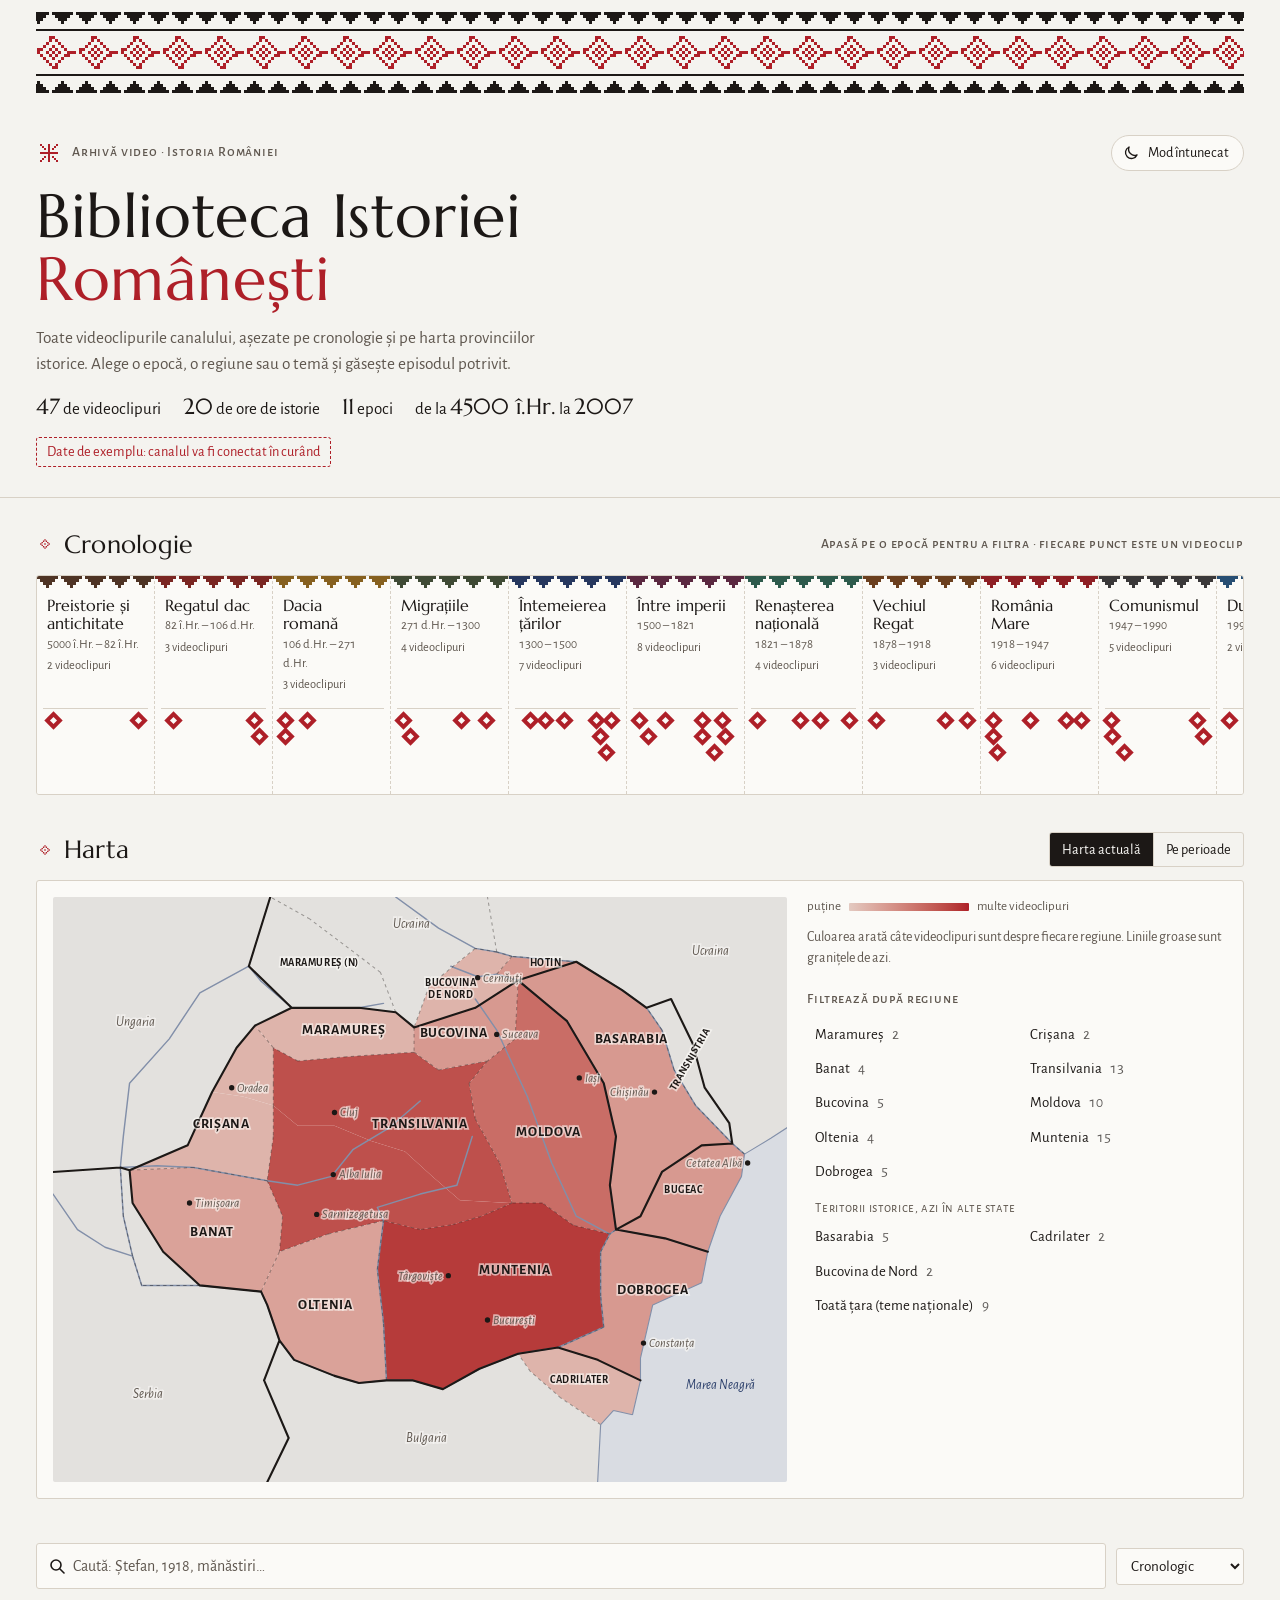
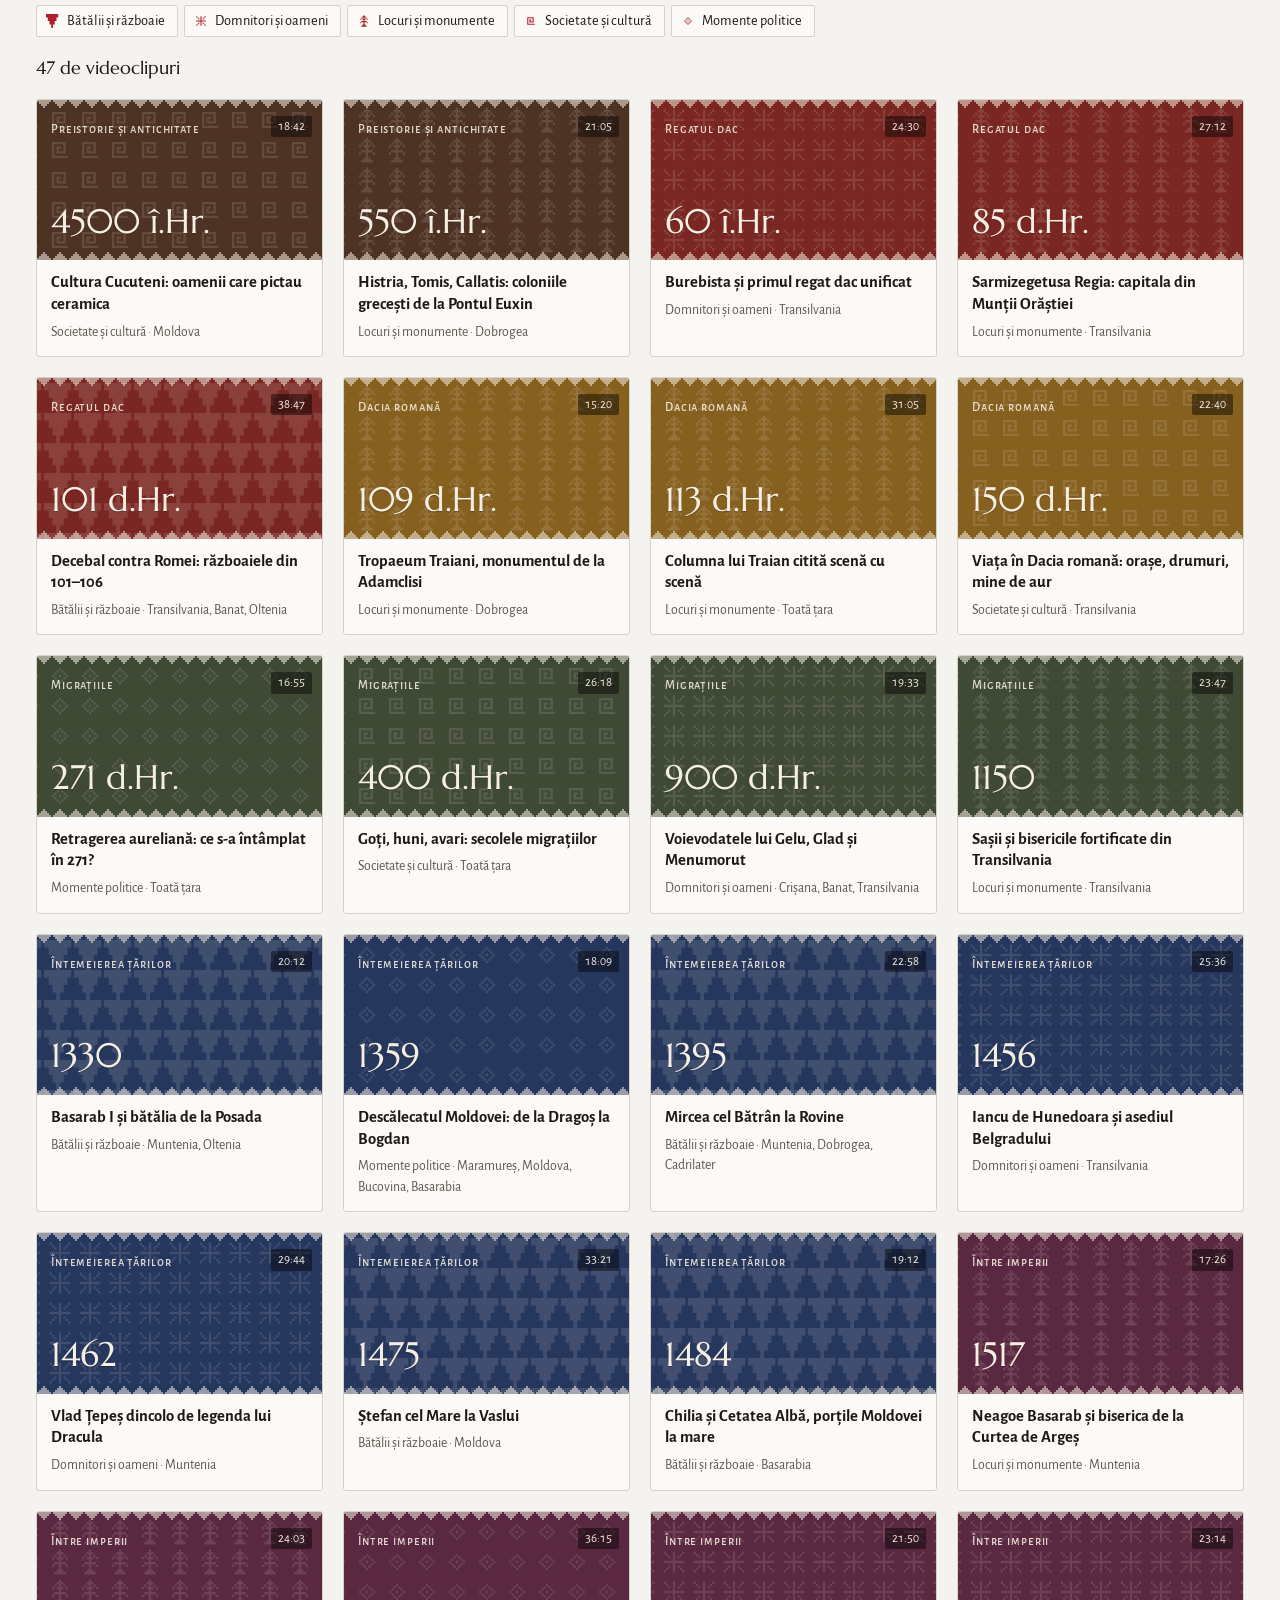
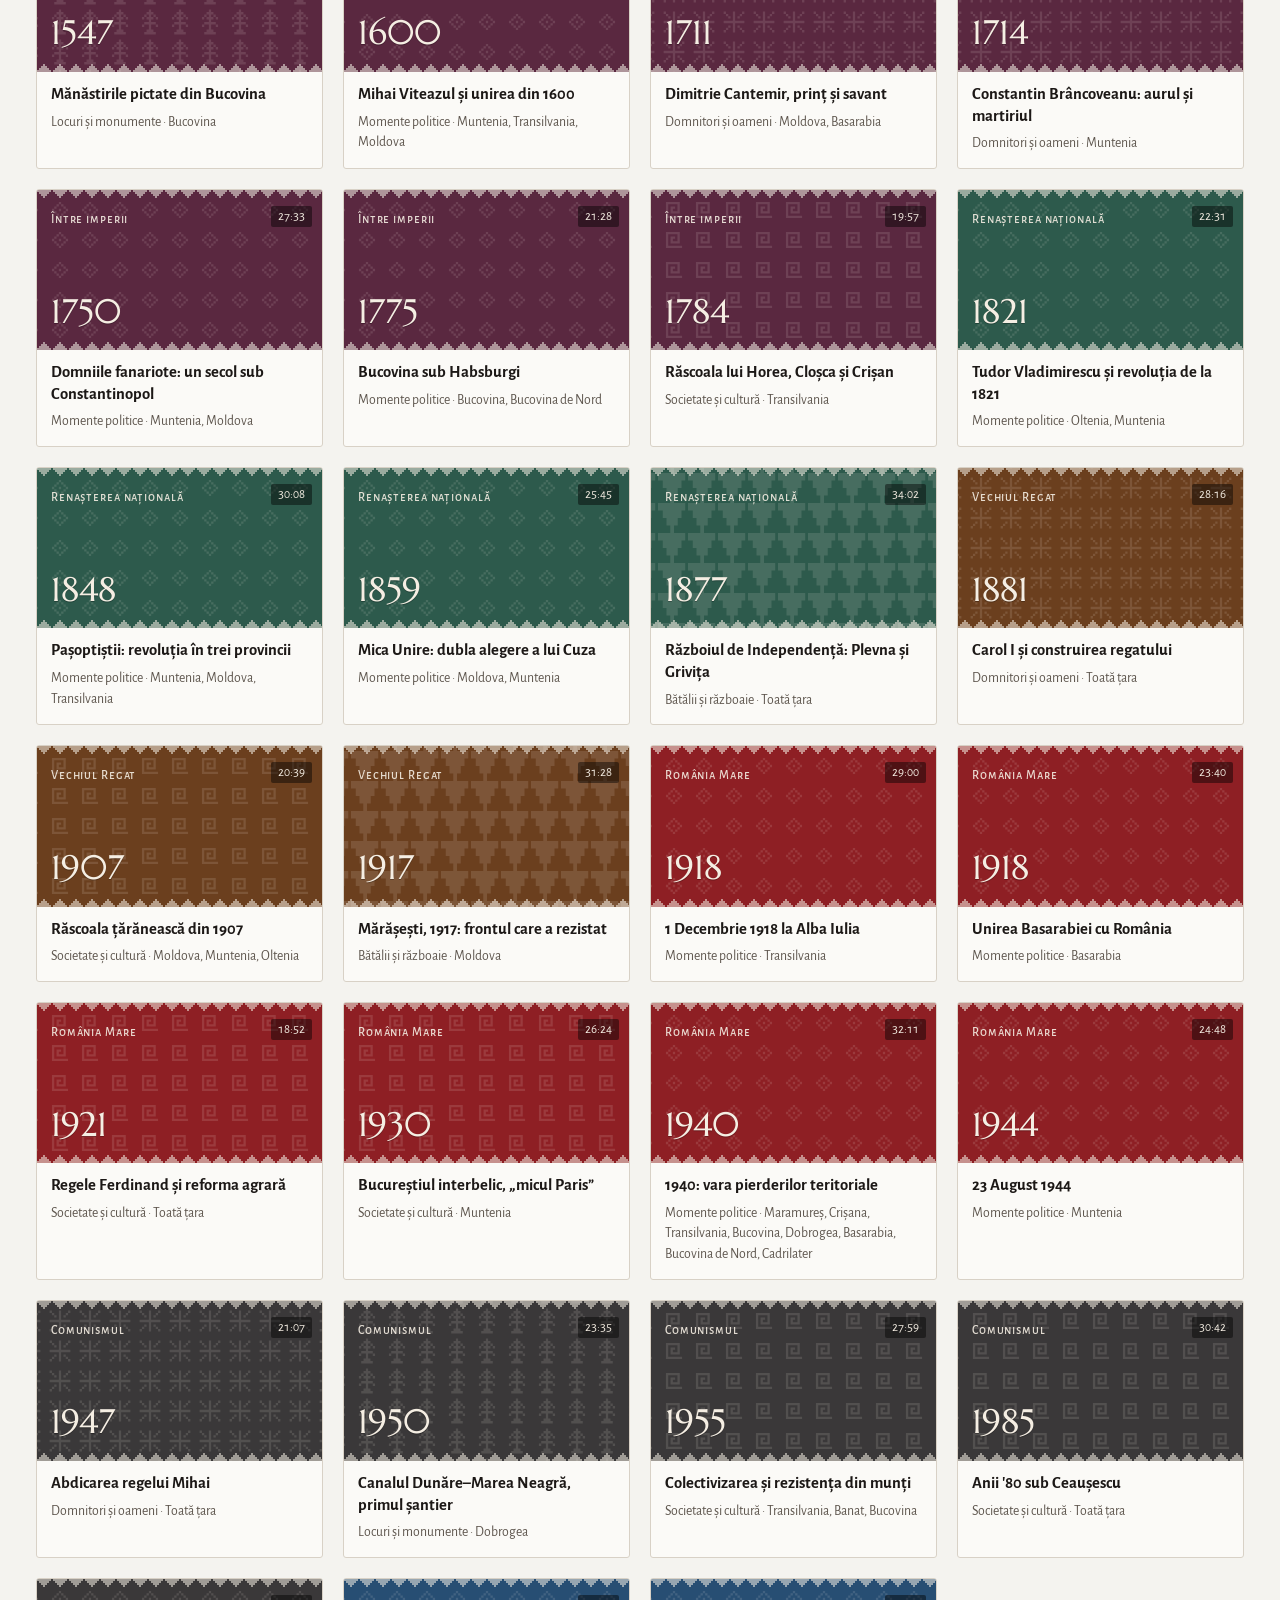
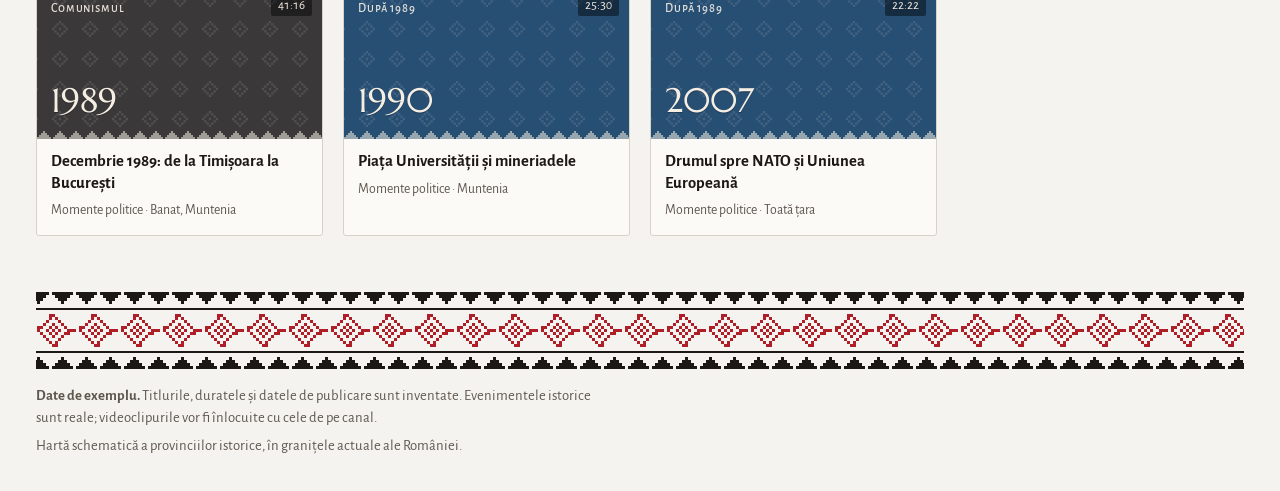
==== commit b211f4b2: "Hartă istorică detaliată: 21 de momente, granițe de stat, Basarabia, Bucovina de Nord, Cadrilater și" ====
--- a/site/index.html
+++ b/site/index.html
@@ -108,7 +108,7 @@
 
 /* biblioteca: hartă + raft */
 .lib{display:grid;gap:28px;padding-block:8px 48px}
-@media (min-width:900px){.lib{grid-template-columns:minmax(280px,370px) 1fr;align-items:start}.mapbox{position:sticky;top:16px}}
+
 .mapbox{background:var(--card);border:1px solid var(--line);border-radius:3px;padding:0 16px 16px;display:grid;gap:12px;min-width:0;overflow:hidden}
 .mapbox .brau{margin:0 -16px;padding-block:0 4px}
 .mapbox .mo-teeth{background:var(--rosu)}
@@ -238,6 +238,33 @@
 .pol-legend i{width:14px;height:14px;border-radius:2px;margin-top:4px}
 .pol-legend small{grid-column:2;color:var(--ink-2);font-size:.82rem}
 .period-note{margin:0;font-size:.88rem;color:var(--ink-2)}
+
+/* atlas */
+:root{--ctx:color-mix(in oklab,var(--ink) 7%,var(--linen));--sea:color-mix(in oklab,var(--indigo) 15%,var(--card));--river:color-mix(in oklab,var(--indigo) 55%,var(--card))}
+.atlas{padding-block:8px 36px}
+.atlas .sec-head{align-items:center}
+.atlas-grid{display:grid;gap:20px;background:var(--card);border:1px solid var(--line);border-radius:3px;padding:16px;min-width:0}
+@media (min-width:920px){.atlas-grid{grid-template-columns:minmax(0,1.75fr) minmax(260px,1fr);align-items:start}}
+.atlas-map{min-width:0}
+.atlas-map svg{width:100%;height:auto;display:block;border-radius:2px}
+.atlas-side{display:grid;gap:20px;align-content:start;min-width:0}
+.side-block{display:grid;gap:10px;min-width:0}
+.side-block>*,.period>*{min-width:0}
+.period-nav select{width:100%}
+.side-h{font-family:var(--f-label);font-weight:500;letter-spacing:.06em;font-size:.86rem;color:var(--ink-2);margin:0}
+.sea-fill{fill:var(--sea)}
+.unit{stroke:none;transition:filter .15s}
+.unit.reg{stroke:none;cursor:pointer}
+.unit.reg:hover{filter:brightness(1.08)}
+.rivers path{fill:none;stroke:var(--river);stroke-width:1.3;stroke-linecap:round;stroke-linejoin:round}
+.b-state{fill:none;stroke:var(--ink);stroke-width:1.9;stroke-linejoin:round;stroke-linecap:round;pointer-events:none}
+.b-prov{fill:none;stroke:var(--ink);stroke-opacity:.4;stroke-width:.9;stroke-dasharray:3 3;pointer-events:none}
+.b-coast{fill:none;stroke:var(--river);stroke-width:1;pointer-events:none}
+.reg-ring.sel-line{stroke:var(--rosu);stroke-width:3}
+.ctx-lbl{font-family:var(--f-body);font-style:italic;font-size:12px;fill:var(--ink-2);pointer-events:none;paint-order:stroke;stroke:var(--card);stroke-width:3px;stroke-opacity:.55}
+.reg-lbl.sm{font-size:9.5px}
+.reg-sub{font-family:var(--f-label);font-size:.8rem;letter-spacing:.05em;color:var(--ink-2);padding:8px 8px 0}
+@media (max-width:600px){.city text{display:none}.ctx-lbl{font-size:15px}.reg-lbl{font-size:16px}.reg-lbl.sm{display:none}}
 </style>
 <script>
 (function(){
@@ -291,25 +318,38 @@
   <div class="tip" id="tip" hidden></div>
 </section>
 
+<section class="wrap atlas" aria-labelledby="map-h">
+  <div class="sec-head">
+    <h2 id="map-h">Harta</h2>
+    <div class="seg" role="group" aria-label="Tipul hărții"><button type="button" id="mode-now" aria-pressed="true">Harta actuală</button><button type="button" id="mode-period" aria-pressed="false">Pe perioade</button></div>
+  </div>
+  <div class="atlas-grid">
+    <div class="atlas-map"><svg id="map" viewBox="0 0 660 526" role="group" aria-label="Harta provinciilor istorice ale României și a teritoriilor vecine"></svg></div>
+    <div class="atlas-side">
+      <div class="side-block" id="now-side">
+        <div class="legend"><span>puține</span><i></i><span>multe videoclipuri</span></div>
+        <p class="period-note">Culoarea arată câte videoclipuri sunt despre fiecare regiune. Liniile groase sunt granițele de azi.</p>
+      </div>
+      <div class="period side-block" id="period" hidden>
+        <div class="period-nav">
+          <button class="step" type="button" id="per-prev" aria-label="Momentul anterior">‹</button>
+          <select id="per-select" aria-label="Momentul istoric afișat pe hartă"></select>
+          <button class="step" type="button" id="per-next" aria-label="Momentul următor">›</button>
+        </div>
+        <p class="snap" id="per-snap"></p>
+        <p class="period-note" id="per-note"></p>
+        <ul class="pol-legend" id="pol-legend"></ul>
+        <p class="period-note">Hartă simplificată: granițele urmează aproximativ limitele provinciilor istorice. Liniile groase sunt granițe de stat, cele punctate limite de provincii.</p>
+      </div>
+      <div class="side-block">
+        <h3 class="side-h">Filtrează după regiune</h3>
+        <ul class="reg-list" id="reg-list"></ul>
+      </div>
+    </div>
+  </div>
+</section>
+
 <div class="wrap lib">
-  <aside class="mapbox" aria-labelledby="map-h">
-    <div class="brau" aria-hidden="true"><div class="mo mo-teeth"></div></div><div class="sec-head" style="margin:0"><h2 id="map-h">Harta regiunilor</h2></div>
-    <div class="seg" role="group" aria-label="Tipul hărții"><button type="button" id="mode-now" aria-pressed="true">Harta actuală</button><button type="button" id="mode-period" aria-pressed="false">Pe perioade</button></div>
-    <svg id="map" viewBox="0 0 630 450" role="group" aria-label="Harta provinciilor istorice ale României"></svg>
-    <div class="legend" id="count-legend"><span>puține</span><i></i><span>multe videoclipuri</span></div>
-    <div class="period" id="period" hidden>
-      <div class="period-nav">
-        <button class="step" type="button" id="per-prev" aria-label="Perioada anterioară">‹</button>
-        <select id="per-select" aria-label="Perioada afișată pe hartă"></select>
-        <button class="step" type="button" id="per-next" aria-label="Perioada următoare">›</button>
-      </div>
-      <p class="snap" id="per-snap"></p>
-      <ul class="pol-legend" id="pol-legend"></ul>
-      <p class="period-note" id="per-note"></p>
-      <p class="period-note">Hartă schematică: fiecare provincie actuală e colorată după statul care o stăpânea în cea mai mare parte.</p>
-    </div>
-    <ul class="reg-list" id="reg-list"></ul>
-  </aside>
 
   <main class="shelf" aria-label="Videoclipuri">
     <div class="tools">
@@ -376,24 +416,18 @@
 ];
 
 const REGIONS = [
-  {id:'maramures', name:'Maramureș', label:[23.75,47.7], pts:[[22.3,47.75],[22.9,47.95],[24.0,47.95],[24.9,47.73],[24.9,47.45],[23.8,47.4],[23.0,47.35],[22.6,47.5]]},
-  {id:'crisana', name:'Crișana', label:[21.65,46.8], pts:[[20.25,46.12],[21.2,46.4],[21.6,47.0],[22.0,47.5],[22.3,47.75],[22.6,47.5],[22.6,47.1],[22.6,46.5],[22.5,46.0],[21.3,46.15]]},
-  {id:'banat', name:'Banat', label:[21.55,45.4], pts:[[20.25,46.12],[21.3,46.15],[22.5,46.0],[22.75,45.6],[22.7,45.2],[22.4,44.75],[21.4,44.82],[20.8,45.2],[20.3,45.75]]},
-  {id:'transilvania', name:'Transilvania', label:[24.55,46.45], pts:[[22.6,47.5],[23.0,47.35],[23.8,47.4],[24.9,47.45],[25.3,47.25],[26.1,47.35],[25.8,47.1],[25.9,46.7],[26.3,46.2],[26.5,45.75],[26.0,45.6],[25.5,45.5],[25.0,45.45],[24.4,45.55],[23.5,45.4],[22.7,45.2],[22.75,45.6],[22.5,46.0],[22.6,46.5],[22.6,47.1]]},
-  {id:'bucovina', name:'Bucovina', label:[25.55,47.6], pts:[[24.9,47.73],[25.9,47.95],[26.6,48.26],[26.55,47.6],[26.1,47.35],[25.3,47.25],[24.9,47.45]]},
-  {id:'moldova', name:'Moldova', label:[27.15,46.55], pts:[[26.6,48.26],[27.4,47.8],[28.0,47.1],[28.2,46.5],[28.1,45.95],[28.2,45.45],[28.1,45.4],[27.5,45.5],[27.0,45.75],[26.5,45.75],[26.3,46.2],[25.9,46.7],[25.8,47.1],[26.1,47.35],[26.55,47.6]]},
-  {id:'oltenia', name:'Oltenia', label:[23.45,44.55], pts:[[24.45,43.75],[24.4,44.4],[24.3,45.0],[24.4,45.55],[23.5,45.4],[22.7,45.2],[22.4,44.75],[22.5,44.6],[22.7,44.2],[22.94,43.98],[23.6,43.8],[24.0,43.72]]},
-  {id:'muntenia', name:'Muntenia', label:[26.75,44.95], pts:[[24.45,43.75],[24.87,43.75],[25.37,43.65],[25.97,43.88],[26.6,44.05],[27.25,44.12],[28.0,44.35],[27.95,44.7],[27.95,45.2],[28.1,45.4],[27.5,45.5],[27.0,45.75],[26.5,45.75],[26.0,45.6],[25.5,45.5],[25.0,45.45],[24.4,45.55],[24.3,45.0],[24.4,44.4]]},
-  {id:'dobrogea', name:'Dobrogea', label:[28.75,44.75], pts:[[27.25,44.12],[27.9,43.98],[28.6,43.75],[28.6,44.0],[28.8,44.6],[29.6,44.85],[29.7,45.2],[29.0,45.35],[28.2,45.45],[28.1,45.4],[27.95,45.2],[27.95,44.7],[28.0,44.35]]}
-];
-const CITIES = [
-  {n:'Sarmizegetusa', c:[23.31,45.62], a:'start'},
-  {n:'Alba Iulia', c:[23.58,46.07], a:'start'},
-  {n:'Suceava', c:[26.25,47.65], a:'start'},
-  {n:'Iași', c:[27.6,47.16], a:'start'},
-  {n:'Târgoviște', c:[25.46,44.93], a:'end'},
-  {n:'București', c:[26.1,44.43], a:'start'},
-  {n:'Tomis', c:[28.65,44.17], a:'start'}
+  {id:'maramures', name:'Maramureș', units:['maramures']},
+  {id:'crisana', name:'Crișana', units:['crisana-n','crisana-s']},
+  {id:'banat', name:'Banat', units:['banat']},
+  {id:'transilvania', name:'Transilvania', units:['transilvania-n','transilvania-s']},
+  {id:'bucovina', name:'Bucovina', units:['bucovina']},
+  {id:'moldova', name:'Moldova', units:['moldova']},
+  {id:'oltenia', name:'Oltenia', units:['oltenia']},
+  {id:'muntenia', name:'Muntenia', units:['muntenia']},
+  {id:'dobrogea', name:'Dobrogea', units:['dobrogea']},
+  {id:'basarabia', name:'Basarabia', units:['basarabia','hotin','bugeac'], ist:true},
+  {id:'cadrilater', name:'Cadrilater', units:['cadrilater'], ist:true},
+  {id:'bucovina-nord', name:'Bucovina de Nord', units:['bucovina-nord'], ist:true}
 ];
 const CATS = ['Bătălii și războaie','Domnitori și oameni','Locuri și monumente','Societate și cultură','Momente politice'];
 const CAT_MOTIF = {'Bătălii și războaie':'--m-teeth','Domnitori și oameni':'--m-stea','Locuri și monumente':'--m-pom','Societate și cultură':'--m-carlig','Momente politice':'--m-rombmic'};
@@ -461,7 +495,7 @@
     d.addEventListener('pointerleave', hideTip); d.addEventListener('blur', hideTip);
     lanes.appendChild(d); dotEls.push({el:d, v});
   });
-  col.querySelector('.era-head').addEventListener('click', ()=>{ state.era = state.era===e.id ? null : e.id; if (state.era) mapEra = state.era; render(); });
+  col.querySelector('.era-head').addEventListener('click', ()=>{ state.era = state.era===e.id ? null : e.id; render(); });
   track.appendChild(col); eraEls[e.id] = col;
 });
 function showTip(d,v){
@@ -475,117 +509,340 @@
 function hideTip(){ tip.hidden = true; }
 document.getElementById('tl-scroll').addEventListener('scroll', hideTip, {passive:true});
 
-/* ---------- map ---------- */
+/* ---------- harta ---------- */
+/* Puncte (longitudine, latitudine). Poligoanele vecine folosesc aceleași puncte,
+   astfel încât granițele dintre ele se pot calcula exact pentru fiecare perioadă. */
+const PT = {
+  NW:[19,49.2], NE:[31,49.2], SE:[31,42.6], SW:[19,42.6],
+  ung_s_w:[19,46.1], tc_top:[22.55,49.2], gal_top:[26.1,49.2], sea_ne:[31,46.6], bg_sw:[22.5,42.6], bg_se:[27.9,42.6],
+  hu1:[20.25,46.12], hu2:[21.2,46.4], hu3:[21.6,47.0], hu4:[22.0,47.5], hu5:[22.3,47.75], tri_ua:[22.9,47.95],
+  ua1:[24.0,47.95], ua2:[24.6,47.9], ua3:[24.9,47.73], ua4:[25.9,47.95], prutN:[26.6,48.26],
+  prut1:[27.4,47.8], prut2:[28.0,47.1], prut3:[28.2,46.5], prut4:[28.1,45.95], giurg:[28.2,45.45],
+  dan_ua1:[29.0,45.35], chilia:[29.7,45.2], coast1:[29.6,44.85], coast2:[28.8,44.6], coast3:[28.6,44.0], vama:[28.6,43.75],
+  bg1:[27.9,43.98], silistra:[27.25,44.12], dan1:[26.6,44.05], giurgiu:[25.97,43.88], dan2:[25.37,43.65], dan3:[24.87,43.75],
+  olt_m:[24.45,43.75], dan4:[24.0,43.72], dan5:[23.6,43.8], calafat:[22.94,43.98], timok:[22.7,44.2], dan6:[22.5,44.6],
+  orsova:[22.4,44.75], bazias:[21.4,44.82], rs1:[20.8,45.2], rs2:[20.3,45.75],
+  m1:[24.9,47.45], m2:[23.8,47.4], m3:[23.0,47.35], m4:[22.6,47.5],
+  c1:[22.6,47.1], v1:[22.6,46.85], c2:[22.6,46.5], c3:[22.5,46.0], c4:[21.3,46.15], vc:[22.1,46.95],
+  b1:[22.75,45.6], b2:[22.7,45.2],
+  t1:[25.3,47.25], t2:[26.1,47.35], t3:[25.8,47.1], t4:[25.9,46.7], t5:[26.3,46.2], t6:[26.5,45.75], t7:[26.0,45.6],
+  t8:[25.5,45.5], t9:[25.0,45.45], t10:[24.4,45.55], t11:[23.5,45.4],
+  v2:[23.0,46.62], v3:[23.6,46.62], v4:[24.2,46.45], v5:[24.75,46.33], v6:[25.2,46.05], v7:[25.65,45.78],
+  bu1:[26.55,47.6], mo1:[28.1,45.4], mo2:[27.5,45.5], mo3:[27.0,45.75],
+  ol1:[24.4,44.4], ol2:[24.3,45.0], do1:[28.0,44.35], do2:[27.95,44.7], do3:[27.95,45.2],
+  srb_t1:[20.1,46.15], tisa1:[20.15,45.6], titel:[20.3,45.15], belgrad:[20.45,44.82],
+  bg_w1:[22.45,43.75], bg_w2:[22.85,43.1], cad_w1:[26.8,43.85], cad_w2:[27.3,43.55], ecrene:[27.95,43.25],
+  kaliakra:[28.47,43.36], balcic:[28.16,43.41],
+  chop:[22.2,48.42], tc1:[24.35,48.35], tc2:[23.2,48.95],
+  nb_w:[25.15,48.2], dw:[25.9,48.62], dz:[26.25,48.58], nsul:[26.25,48.33],
+  d1:[26.5,48.53], d2:[27.55,48.47], d3:[28.3,48.15], d3b:[28.7,47.95], d4:[28.95,47.7], d5:[29.15,47.25],
+  d6:[29.5,46.85], d7:[30.1,46.42], d8:[30.3,46.3],
+  b2s:[28.6,45.6], b3s:[28.95,46.1], b4s:[29.6,46.4],
+  tn1:[29.1,48.05], tn2:[29.45,47.55], tn3:[29.65,47.05], tn4:[30.05,46.65],
+  cst1:[29.9,45.6], cst2:[30.25,46.05], odesa:[30.73,46.48]
+};
+const UNITS = [
+  {id:'maramures', name:'Maramureș', reg:'maramures', pts:'hu5 tri_ua ua1 ua2 ua3 m1 m2 m3 m4'},
+  {id:'crisana-n', name:'Crișana (nord)', base:'Crișana', reg:'crisana', prov:'crisana', pts:'hu3 hu4 hu5 m4 c1 v1 vc'},
+  {id:'crisana-s', name:'Crișana (sud)', base:'Crișana', reg:'crisana', prov:'crisana', pts:'hu1 hu2 hu3 vc v1 c2 c3 c4'},
+  {id:'banat', name:'Banat', reg:'banat', pts:'hu1 c4 c3 b1 b2 orsova bazias rs1 rs2'},
+  {id:'transilvania-n', name:'Transilvania (nord)', base:'Transilvania', reg:'transilvania', prov:'transilvania', pts:'m4 m3 m2 m1 t1 t2 t3 t4 t5 t6 v7 v6 v5 v4 v3 v2 v1 c1'},
+  {id:'transilvania-s', name:'Transilvania (sud)', base:'Transilvania', reg:'transilvania', prov:'transilvania', pts:'v1 v2 v3 v4 v5 v6 v7 t6 t7 t8 t9 t10 t11 b2 b1 c3 c2'},
+  {id:'bucovina', name:'Bucovina (sud)', base:'Bucovina', reg:'bucovina', prov:'bucovina', pts:'ua3 ua4 prutN bu1 t2 t1 m1'},
+  {id:'moldova', name:'Moldova', reg:'moldova', pts:'prutN prut1 prut2 prut3 prut4 giurg mo1 mo2 mo3 t6 t5 t4 t3 t2 bu1'},
+  {id:'oltenia', name:'Oltenia', reg:'oltenia', pts:'olt_m ol1 ol2 t10 t11 b2 orsova dan6 timok calafat dan5 dan4'},
+  {id:'muntenia', name:'Muntenia', reg:'muntenia', pts:'olt_m dan3 dan2 giurgiu dan1 silistra do1 do2 do3 mo1 mo2 mo3 t6 t7 t8 t9 t10 ol2 ol1'},
+  {id:'dobrogea', name:'Dobrogea', reg:'dobrogea', pts:'silistra bg1 vama coast3 coast2 coast1 chilia dan_ua1 giurg mo1 do3 do2 do1'},
+  {id:'basarabia', name:'Basarabia (centru)', base:'Basarabia', reg:'basarabia', prov:'basarabia', pts:'prutN prut1 prut2 prut3 prut4 giurg b2s b3s b4s d7 d6 d5 d4 d3b d3 d2'},
+  {id:'hotin', name:'Ținutul Hotinului', base:'Basarabia', reg:'basarabia', prov:'basarabia', pts:'prutN d2 d1 nsul'},
+  {id:'bugeac', name:'Bugeac (sudul Basarabiei)', base:'Basarabia', reg:'basarabia', prov:'basarabia', pts:'giurg dan_ua1 chilia cst1 cst2 d8 d7 b4s b3s b2s'},
+  {id:'bucovina-nord', name:'Bucovina de Nord', base:'Bucovina', reg:'bucovina-nord', prov:'bucovina', pts:'ua3 ua4 prutN nsul d1 dz dw nb_w'},
+  {id:'cadrilater', name:'Cadrilater', reg:'cadrilater', pts:'dan1 silistra bg1 vama kaliakra balcic ecrene cad_w2 cad_w1'},
+  {id:'transnistria', name:'Transnistria', pts:'d3b tn1 tn2 tn3 tn4 d7 d6 d5 d4'},
+  {id:'maramures-nord', name:'Maramureșul de Nord', prov:'maramures', pts:'tri_ua ua1 ua2 tc1 tc2 tc_top chop'},
+  {id:'banat-sarb', name:'Banatul sârbesc', prov:'banat', pts:'hu1 rs2 rs1 bazias belgrad titel tisa1 srb_t1'},
+  {id:'ungaria', name:'Ungaria (est)', pts:'NW tc_top chop tri_ua hu5 hu4 hu3 hu2 hu1 srb_t1 ung_s_w'},
+  {id:'serbia', name:'Serbia', pts:'srb_t1 tisa1 titel belgrad bazias orsova dan6 timok bg_w1 bg_w2 bg_sw SW ung_s_w'},
+  {id:'bulgaria', name:'Bulgaria (nord)', pts:'timok calafat dan5 dan4 olt_m dan3 dan2 giurgiu dan1 cad_w1 cad_w2 ecrene bg_se bg_sw bg_w2 bg_w1'},
+  {id:'galitia', name:'Galiția', pts:'tc_top tc2 tc1 ua2 ua3 nb_w dw dz gal_top'},
+  {id:'ucraina', name:'Podolia și sudul Ucrainei', pts:'gal_top dz d1 d2 d3 d3b tn1 tn2 tn3 tn4 d7 d8 odesa sea_ne NE'}
+];
+const SEA_PTS = 'sea_ne odesa d8 cst2 cst1 chilia coast1 coast2 coast3 vama kaliakra balcic ecrene bg_se SE';
+const RIVERS = [
+  [[19.0,45.85],[19.4,45.45],[19.85,45.25],'titel','belgrad','bazias','orsova','dan6','timok','calafat','dan5','dan4','olt_m','dan3','dan2','giurgiu','dan1','silistra','do1','do2','do3','mo1','giurg','dan_ua1','chilia'],
+  [[25.5,48.42],[25.94,48.3],'nsul','prutN','prut1','prut2','prut3','prut4','giurg'],
+  [[24.6,49.2],[25.3,48.85],'dw','dz','d1','d2','d3','d3b','d4','d5','d6','d7','d8'],
+  [[24.4,48.0],'ua1','tri_ua',[22.4,48.25],'chop',[21.4,48.12],[20.9,47.6],[20.25,47.1],[20.15,46.5],'srb_t1','tisa1','titel'],
+  [[25.9,48.05],[26.25,47.7],[26.75,46.95],[27.15,46.2],[27.55,45.6],'mo1'],
+  [[25.85,46.5],[25.6,45.95],[25.0,45.85],[24.3,45.7],'t10','ol2','ol1','olt_m'],
+  [[25.0,46.9],[24.5,46.6],[23.9,46.35],[23.55,46.05],[23.0,45.95],'c3','c4',[20.7,46.17],'srb_t1']
+];
+const LABELS = [
+  ['MARAMUREȘ',[23.75,47.66]], ['CRIȘANA',[21.75,46.6]], ['BANAT',[21.6,45.38]], ['TRANSILVANIA',[25.0,46.6]],
+  ['BUCOVINA',[25.55,47.62]], ['MOLDOVA',[27.1,46.5]], ['OLTENIA',[23.45,44.55]], ['MUNTENIA',[26.55,44.95]],
+  ['DOBROGEA',[28.8,44.72]], ['BASARABIA',[28.45,47.55]], ['BUGEAC',[29.3,45.86],'sm'], ['HOTIN',[27.05,48.42],'sm'],
+  ['BUCOVINA\nDE NORD',[25.5,48.13],'sm'], ['CADRILATER',[27.6,43.72],'sm'], ['MARAMUREȘ (N)',[23.35,48.42],'sm'],
+  ['TRANSNISTRIA',[29.45,47.35],'sm',-60]
+];
+const CTX_LABELS = [['ungaria',[20.35,47.75]], ['serbia',[20.55,43.55]], ['bulgaria',[25.1,43.05]], ['galitia',[24.85,48.85]], ['ucraina',[29.75,48.55]]];
+const CITIES = [
+  {n:'Sarmizegetusa', c:[23.31,45.62], a:'start'}, {n:'Alba Iulia', c:[23.58,46.07], a:'start'},
+  {n:'Cluj', c:[23.6,46.77], a:'start'}, {n:'Oradea', c:[21.92,47.05], a:'start'}, {n:'Timișoara', c:[21.23,45.75], a:'start'},
+  {n:'Suceava', c:[26.25,47.65], a:'start'}, {n:'Iași', c:[27.6,47.16], a:'start'}, {n:'Chișinău', c:[28.83,47.0], a:'end'},
+  {n:'Cernăuți', c:[25.94,48.29], a:'start'}, {n:'Cetatea Albă', c:[30.35,46.2], a:'end'},
+  {n:'Târgoviște', c:[25.46,44.93], a:'end'}, {n:'București', c:[26.1,44.43], a:'start'}, {n:'Constanța', c:[28.65,44.17], a:'start'}
+];
+
+const POLITIES = {
+  getodaci:['Triburi geto-dace','#A2412F'], greci:['Colonii grecești și geți','#3A7CA5'], sciti:['Sciți','#8C7A55'],
+  traci:['Triburi trace','#8E6E8E'], alte:['Alte populații (celți, iliri, triburi nordice)','#A3A7A6'],
+  burebista:['Regatul lui Burebista','#B01E28'], regatdac:['Regatul dac al lui Decebal','#B01E28'], dacilib:['Daci liberi','#C98A6E'],
+  roman:['Imperiul Roman','#9A7430'], iazigi:['Iazigi (sarmați)','#7C8B5E'], sarmati:['Sarmați','#8C7A55'],
+  huni:['Imperiul hunic (goți, gepizi și alte neamuri supuse)','#6E5F52'], bizant:['Imperiul Roman de Răsărit','#6B4C8A'],
+  voievodate:['Voievodatele lui Menumorut, Glad și Gelu','#C46A50'], maghiari:['Ungurii, abia așezați în Panonia','#3E5C94'],
+  bulgar1:['Primul Țarat Bulgar','#7A6AA8'], pecenegi:['Pecenegi','#9C8C6E'], slavi:['Triburi slave','#8FA07A'],
+  ungaria:['Regatul Ungariei','#3E5C94'], cnezate:['Cnezate și voievodate românești, sub dominație tătară','#C46A50'],
+  tatari:['Hoarda de Aur','#8C8C6E'], halici:['Cnezatul Haliciului','#A3897A'], bulgar:['Al Doilea Țarat Bulgar','#7A6AA8'],
+  serbia_r:['Regatul Serbiei','#9B6B3F'], serbia_d:['Despotatul Serbiei','#9B6B3F'], serbia_p:['Principatul Serbiei','#9B6B3F'],
+  tararom:['Țara Românească','#B01E28'], moldovast:['Moldova','#7E3046'], otoman:['Imperiul Otoman','#2F7A6A'],
+  polonia:['Regatul Poloniei','#B88AA0'], polonia_l:['Uniunea polono-lituaniană','#B88AA0'], lituania:['Marele Ducat al Lituaniei','#7D9C8F'],
+  mihai:['Țările unite sub Mihai Viteazul','#B01E28'], transprinc:['Principatul Transilvaniei','#C08A2A'],
+  habsburg:['Imperiul Habsburgic','#55609E'], rusia:['Imperiul Rus','#6F8A3A'], principate:['Principatele Unite (România)','#B01E28'],
+  austroungaria:['Austro-Ungaria','#55609E'], romania:['România','#B01E28'], bulgaria:['Bulgaria','#8A6BB0'],
+  urss:['URSS','#6A6F4E'], urss_ua:['URSS (RSS Ucraineană)','#6A6F4E'], rssm:['URSS (RSS Moldovenească)','#8E8A55'],
+  polonia2:['Polonia','#B88AA0'], cehoslovacia:['Cehoslovacia','#5D8AA8'], ungaria2:['Ungaria','#3E5C94'],
+  iugoslavia:['Regatul Iugoslaviei','#9B6B3F'], iugoslavia2:['Iugoslavia','#9B6B3F'], serbia2:['Serbia','#9B6B3F'],
+  transn41:['Transnistria, sub administrație românească','#D9908A'], germania:['Ocupație germană','#5A5F66'],
+  rmoldova:['Republica Moldova','#D07A3A'], ucraina2:['Ucraina','#C9A93A']
+};
+const RO9 = ['maramures','crisana-n','crisana-s','banat','transilvania-n','transilvania-s','bucovina','moldova','oltenia','muntenia','dobrogea'];
+const HAB = ['bucovina','bucovina-nord','galitia','transilvania-n','transilvania-s','crisana-n','crisana-s','maramures','maramures-nord','banat','banat-sarb','ungaria'];
+const HU_KINGDOM = ['ungaria','crisana-n','crisana-s','banat','banat-sarb','transilvania-n','transilvania-s','maramures','maramures-nord'];
+const SNAPS = [
+  {year:-500, when:'c. 500 î.Hr.', title:'Geți, daci și colonii grecești',
+   groups:{getodaci:[...RO9.filter(u=>u!=='dobrogea'),'basarabia','hotin','bucovina-nord','maramures-nord'], greci:['dobrogea','cadrilater'], sciti:['bugeac','transnistria','ucraina'], traci:['bulgaria'], alte:['ungaria','serbia','galitia','banat-sarb']},
+   note:'Grecii întemeiază pe țărm Histria, Tomis, Callatis și Tyras (Cetatea Albă). Herodot îi descrie pe geți în campania lui Darius din 514 î.Hr.'},
+  {year:-50, when:'c. 50 î.Hr.', title:'Regatul lui Burebista',
+   groups:{burebista:[...RO9,'basarabia','hotin','bugeac','transnistria','bucovina-nord','maramures-nord','cadrilater','banat-sarb','ungaria','bulgaria'], sciti:['ucraina'], alte:['serbia','galitia']},
+   note:'Regatul se întindea de la Dunărea mijlocie până la Bug și Munții Balcani. S-a destrămat după moartea lui Burebista, în jurul anului 44 î.Hr.'},
+  {year:100, when:'c. anul 100', title:'Dacia lui Decebal',
+   groups:{regatdac:['transilvania-n','transilvania-s','banat','oltenia','crisana-s'], dacilib:['maramures','crisana-n','bucovina','moldova','muntenia','basarabia','hotin','bucovina-nord','maramures-nord'], roman:['dobrogea','cadrilater','bulgaria','serbia'], iazigi:['ungaria','banat-sarb'], sarmati:['bugeac','transnistria','ucraina'], alte:['galitia']},
+   note:'Sudul Dunării și Dobrogea aparțineau deja Imperiului Roman (provincia Moesia). Războaiele din 101–102 și 105–106 duc la cucerirea regatului.'},
+  {year:150, when:'c. anul 150', title:'Dacia romană',
+   groups:{roman:['transilvania-n','transilvania-s','banat','oltenia','dobrogea','cadrilater','bulgaria','serbia'], dacilib:['maramures','crisana-n','crisana-s','bucovina','moldova','muntenia','basarabia','hotin','bucovina-nord','maramures-nord'], iazigi:['ungaria','banat-sarb'], sarmati:['bugeac','transnistria','ucraina'], alte:['galitia']},
+   note:'Provincia Dacia (106–271) cuprindea Transilvania, Banatul și Oltenia. Muntenia și sudul Moldovei au fost sub control roman doar până în 117.'},
+  {year:440, when:'secolul V', title:'Dominația hunilor',
+   groups:{huni:[...RO9.filter(u=>u!=='dobrogea'),'basarabia','hotin','bugeac','transnistria','bucovina-nord','maramures-nord','banat-sarb','ungaria','galitia','ucraina'], bizant:['dobrogea','cadrilater','bulgaria','serbia']},
+   note:'Dobrogea (provincia Scythia Minor) rămâne romană, apoi bizantină. La nord de Dunăre se succed goții, hunii, gepizii, avarii și slavii.'},
+  {year:900, when:'c. anul 900', title:'Voievodatele românești și Țaratul Bulgar',
+   groups:{voievodate:['crisana-n','crisana-s','banat','banat-sarb','transilvania-n','transilvania-s','maramures'], bulgar1:['oltenia','muntenia','dobrogea','cadrilater','bulgaria','serbia'], pecenegi:['moldova','basarabia','hotin','bugeac','transnistria','ucraina'], slavi:['bucovina','bucovina-nord','maramures-nord','galitia'], maghiari:['ungaria']},
+   note:'Cronica Gesta Hungarorum pomenește voievodatele lui Menumorut, Glad și Gelu, cucerite de unguri în secolul X. Câmpia Dunării aparținea Primului Țarat Bulgar.'},
+  {year:1250, when:'c. 1250', title:'După marea invazie tătară',
+   groups:{cnezate:['oltenia','muntenia','moldova','bucovina','basarabia','hotin','bucovina-nord'], ungaria:HU_KINGDOM, tatari:['bugeac','transnistria','ucraina'], halici:['galitia'], bulgar:['dobrogea','cadrilater','bulgaria'], serbia_r:['serbia']},
+   note:'Diploma Ioaniților (1247) pomenește cnezatele lui Ioan și Farcaș și voievodatele lui Litovoi și Seneslau. Transilvania era voievodat al Regatului Ungariei.'},
+  {year:1400, when:'c. 1400', title:'Mircea cel Bătrân și Alexandru cel Bun',
+   groups:{tararom:['muntenia','oltenia','dobrogea','cadrilater'], moldovast:['moldova','bucovina','bucovina-nord','basarabia','hotin','bugeac'], ungaria:HU_KINGDOM, otoman:['bulgaria'], serbia_d:['serbia'], polonia:['galitia'], lituania:['transnistria','ucraina']},
+   note:'Mircea stăpânește Dobrogea până în 1417. Moldova ajunge la Marea Neagră prin Chilia și Cetatea Albă.'},
+  {year:1490, when:'c. 1490', title:'După Ștefan cel Mare: Chilia și Cetatea Albă pierdute',
+   groups:{tararom:['muntenia','oltenia'], moldovast:['moldova','bucovina','bucovina-nord','basarabia','hotin'], ungaria:HU_KINGDOM, otoman:['bugeac','dobrogea','cadrilater','bulgaria','serbia'], polonia:['galitia'], lituania:['transnistria','ucraina']},
+   note:'Otomanii cuceresc Chilia și Cetatea Albă în 1484. Țara Românească și Moldova plătesc tribut, dar își păstrează domnii și instituțiile.'},
+  {year:1600, when:'1600', title:'Unirea lui Mihai Viteazul',
+   groups:{mihai:['muntenia','oltenia','moldova','bucovina','bucovina-nord','basarabia','hotin','transilvania-n','transilvania-s','crisana-n','crisana-s','maramures','maramures-nord'], otoman:['banat','banat-sarb','ungaria','bugeac','dobrogea','cadrilater','bulgaria','serbia'], polonia_l:['galitia','transnistria','ucraina']},
+   note:'Între mai și septembrie 1600, Mihai Viteazul conduce Țara Românească, Transilvania și Moldova. Banatul era provincie otomană din 1552.'},
+  {year:1650, when:'c. 1650', title:'Trei principate sub suzeranitate otomană',
+   groups:{tararom:['muntenia','oltenia'], moldovast:['moldova','bucovina','bucovina-nord','basarabia','hotin'], transprinc:['transilvania-n','transilvania-s','crisana-n','crisana-s','maramures','maramures-nord'], otoman:['banat','banat-sarb','ungaria','bugeac','dobrogea','cadrilater','bulgaria','serbia'], polonia_l:['galitia','transnistria','ucraina']},
+   note:'Banatul și centrul Ungariei sunt provincii otomane. Bugeacul e locuit de tătari nogai, sub autoritatea Imperiului Otoman.'},
+  {year:1780, when:'c. 1780', title:'Habsburgii ajung la Carpați',
+   groups:{tararom:['muntenia','oltenia'], moldovast:['moldova','basarabia'], habsburg:HAB, otoman:['hotin','bugeac','transnistria','dobrogea','cadrilater','bulgaria','serbia'], polonia_l:['ucraina']},
+   note:'Habsburgii iau Transilvania (1699), Banatul (1718) și Bucovina (1775). Hotinul și Bugeacul sunt raiale otomane.'},
+  {year:1815, when:'1815', title:'Basarabia anexată de Rusia',
+   groups:{tararom:['muntenia','oltenia'], moldovast:['moldova'], rusia:['basarabia','hotin','bugeac','transnistria','ucraina'], habsburg:HAB, otoman:['dobrogea','cadrilater','bulgaria','serbia']},
+   note:'Prin pacea de la București (1812), Imperiul Rus anexează partea de est a Moldovei, dintre Prut și Nistru, numită de atunci Basarabia.'},
+  {year:1860, when:'1860', title:'Mica Unire',
+   groups:{principate:['muntenia','oltenia','moldova','bugeac'], rusia:['basarabia','hotin','transnistria','ucraina'], habsburg:HAB, otoman:['dobrogea','cadrilater','bulgaria'], serbia_p:['serbia']},
+   note:'În 1859, Moldova și Țara Românească se unesc sub Alexandru Ioan Cuza. Sudul Basarabiei (Cahul, Bolgrad, Ismail) revenise Moldovei în 1856.'},
+  {year:1900, when:'1900', title:'Regatul României',
+   groups:{romania:['muntenia','oltenia','moldova','dobrogea'], rusia:['basarabia','hotin','bugeac','transnistria','ucraina'], austroungaria:HAB, bulgaria:['cadrilater','bulgaria'], serbia_r:['serbia']},
+   note:'După Războiul de Independență (1877–1878), România primește Dobrogea, dar pierde sudul Basarabiei în favoarea Rusiei. Din 1881 este regat.'},
+  {year:1914, when:'1914', title:'Cadrilaterul alipit României',
+   groups:{romania:['muntenia','oltenia','moldova','dobrogea','cadrilater'], rusia:['basarabia','hotin','bugeac','transnistria','ucraina'], austroungaria:HAB, bulgaria:['bulgaria'], serbia_r:['serbia']},
+   note:'După al Doilea Război Balcanic, prin pacea de la București din 1913, Bulgaria cedează României sudul Dobrogei (Cadrilaterul).'},
+  {year:1930, when:'1918–1940', title:'România Mare',
+   groups:{romania:[...RO9,'basarabia','hotin','bugeac','bucovina-nord','cadrilater'], urss:['transnistria','ucraina'], polonia2:['galitia'], cehoslovacia:['maramures-nord'], ungaria2:['ungaria'], iugoslavia:['serbia','banat-sarb'], bulgaria:['bulgaria']},
+   note:'În 1918 se unesc cu România Basarabia (27 martie), Bucovina (28 noiembrie) și Transilvania, Banatul, Crișana și Maramureșul (1 decembrie).'},
+  {year:1940, when:'1940', title:'Vara pierderilor teritoriale',
+   groups:{romania:['crisana-s','banat','transilvania-s','bucovina','moldova','oltenia','muntenia','dobrogea'], rssm:['basarabia','transnistria'], urss_ua:['hotin','bugeac','bucovina-nord','ucraina','galitia'], ungaria2:['ungaria','maramures','maramures-nord','crisana-n','transilvania-n'], bulgaria:['cadrilater','bulgaria'], iugoslavia:['serbia','banat-sarb']},
+   note:'URSS ocupă Basarabia, nordul Bucovinei și ținutul Herța (iunie). Prin Dictatul de la Viena, nordul Transilvaniei trece la Ungaria (august). Cadrilaterul revine Bulgariei (septembrie).'},
+  {year:1942, when:'1941–1944', title:'Al Doilea Război Mondial',
+   groups:{romania:['crisana-s','banat','transilvania-s','bucovina','moldova','oltenia','muntenia','dobrogea','basarabia','hotin','bugeac','bucovina-nord'], transn41:['transnistria','ucraina'], ungaria2:['ungaria','maramures','maramures-nord','crisana-n','transilvania-n'], germania:['galitia','serbia','banat-sarb'], bulgaria:['cadrilater','bulgaria']},
+   note:'România recuperează Basarabia și nordul Bucovinei și administrează teritoriul dintre Nistru și Bug. Pe hartă zona e simplificată: nordul Ucrainei era sub ocupație germană.'},
+  {year:1970, when:'1947–1989', title:'România comunistă',
+   groups:{romania:RO9, rssm:['basarabia','transnistria'], urss_ua:['hotin','bugeac','bucovina-nord','maramures-nord','galitia','ucraina'], ungaria2:['ungaria'], iugoslavia2:['serbia','banat-sarb'], bulgaria:['cadrilater','bulgaria']},
+   note:'Tratatul de pace de la Paris (1947) confirmă granițele: nordul Transilvaniei revine României, Basarabia și nordul Bucovinei rămân URSS, Cadrilaterul rămâne Bulgariei.'},
+  {year:2000, when:'azi', title:'Granițele de azi',
+   groups:{romania:RO9, rmoldova:['basarabia','transnistria'], ucraina2:['hotin','bugeac','bucovina-nord','maramures-nord','galitia','ucraina'], ungaria2:['ungaria'], serbia2:['serbia','banat-sarb'], bulgaria:['cadrilater','bulgaria']},
+   note:'Republica Moldova își proclamă independența în 1991; Transnistria e controlată de o administrație separatistă nerecunoscută. România intră în NATO în 2004 și în UE în 2007.'}
+];
+
+const NS = 'http://www.w3.org/2000/svg';
+const proj = ([lon,lat]) => [ +((lon-19)*55).toFixed(1), +((49.2-lat)*79.7).toFixed(1) ];
+const xy = p => proj(typeof p === 'string' ? PT[p] : p).join(' ');
+const UNIT = Object.fromEntries(UNITS.map(u => [u.id, u]));
+UNITS.forEach(u => { u.list = u.pts.split(' '); u.prov = u.prov || u.id; });
+SNAPS.forEach(s => { s.era = eraOf(s.year).id; s.pm = {}; Object.entries(s.groups).forEach(([pol, us]) => us.forEach(u => { s.pm[u] = pol; })); });
+const NOW_PM = SNAPS[SNAPS.length-1].pm;
+const REG_BY_ID = Object.fromEntries(REGIONS.map(r => [r.id, r]));
+
+/* muchii comune între poligoane */
+const EDGES = new Map();
+function addEdges(owner, list){
+  list.forEach((a, i) => { const b = list[(i+1) % list.length]; const k = a < b ? a+'|'+b : b+'|'+a;
+    const e = EDGES.get(k) || {a, b, o:[]}; e.o.push(owner); EDGES.set(k, e); });
+}
+UNITS.forEach(u => addEdges(u.id, u.list));
+addEdges('sea', SEA_PTS.split(' '));
+const seg = e => `M${xy(e.a)}L${xy(e.b)}`;
+function outline(unitIds){
+  const set = new Set(unitIds); let d = '';
+  EDGES.forEach(e => { const inside = e.o.filter(o => set.has(o)).length; if (inside === 1) d += seg(e); });
+  return d || 'M0 0';
+}
+
 const svg = document.getElementById('map');
-const NS = 'http://www.w3.org/2000/svg';
-const P = ([lon,lat]) => [ +((lon-19.9)*62).toFixed(1), +((48.45-lat)*90).toFixed(1) ];
-const pathEls = {};
-const regG = document.createElementNS(NS,'g'); svg.appendChild(regG);
-REGIONS.forEach(r => {
-  const p = document.createElementNS(NS,'path');
-  p.setAttribute('d', 'M' + r.pts.map(pt=>P(pt).join(' ')).join('L') + 'Z');
-  p.setAttribute('class','reg'); p.setAttribute('tabindex','0'); p.setAttribute('role','button');
-  const t = document.createElementNS(NS,'title'); p.appendChild(t);
-  const act = ()=>{ state.region = state.region===r.id ? null : r.id; render(); };
-  p.addEventListener('click', act);
-  p.addEventListener('keydown', ev=>{ if(ev.key==='Enter'||ev.key===' '){ ev.preventDefault(); act(); } });
-  p.addEventListener('focus', ()=>{ if (p.matches(':focus-visible')) { focusRing.setAttribute('d', p.getAttribute('d')); focusRing.style.display=''; } });
-  p.addEventListener('blur', ()=>{ focusRing.style.display='none'; });
-  regG.appendChild(p); pathEls[r.id] = {p, t};
+const mk = (tag, attrs, parent) => { const el = document.createElementNS(NS, tag); Object.entries(attrs||{}).forEach(([k,v]) => el.setAttribute(k, v)); (parent||svg).appendChild(el); return el; };
+mk('path', {d:'M' + SEA_PTS.split(' ').map(xy).join('L') + 'Z', class:'sea-fill'});
+const unitG = mk('g', {});
+const unitEls = {};
+UNITS.forEach(u => {
+  const p = mk('path', {d:'M' + u.list.map(xy).join('L') + 'Z', class: u.reg ? 'unit reg' : 'unit'}, unitG);
+  const t = mk('title', {}, p);
+  if (u.reg){
+    p.setAttribute('tabindex','0'); p.setAttribute('role','button');
+    const act = () => { state.region = state.region===u.reg ? null : u.reg; render(); };
+    p.addEventListener('click', act);
+    p.addEventListener('keydown', ev => { if (ev.key==='Enter' || ev.key===' '){ ev.preventDefault(); act(); } });
+    p.addEventListener('focus', () => { if (p.matches(':focus-visible')) { focusRing.setAttribute('d', outline(REG_BY_ID[u.reg].units)); focusRing.style.display=''; } });
+    p.addEventListener('blur', () => { focusRing.style.display='none'; });
+  }
+  unitEls[u.id] = {p, t};
 });
-/* contur desenat deasupra tuturor regiunilor, cu forma exactă a regiunii */
-const ring = cls => { const e = document.createElementNS(NS,'path'); e.setAttribute('class','reg-ring '+cls); e.setAttribute('d','M0 0'); e.style.display='none'; svg.appendChild(e); return e; };
+const riverG = mk('g', {class:'rivers'});
+RIVERS.forEach(r => mk('path', {d:'M' + r.map(xy).join('L')}, riverG));
+const provPath = mk('path', {class:'b-prov'});
+const coastPath = mk('path', {class:'b-coast'});
+const statePath = mk('path', {class:'b-state'});
+const ring = cls => { const e = mk('path', {class:'reg-ring '+cls, d:'M0 0'}); e.style.display='none'; return e; };
 const selHalo = ring('sel-halo'), selLine = ring('sel-line'), focusRing = ring('focus-line');
-const sea = document.createElementNS(NS,'text'); const sp = P([29.35,43.95]);
-sea.setAttribute('x',sp[0]); sea.setAttribute('y',sp[1]); sea.setAttribute('text-anchor','middle'); sea.setAttribute('class','sea'); sea.textContent='Marea Neagră'; svg.appendChild(sea);
-REGIONS.forEach(r => {
-  const t = document.createElementNS(NS,'text'); const [x,y] = P(r.label);
-  t.setAttribute('x',x); t.setAttribute('y',y); t.setAttribute('text-anchor','middle'); t.setAttribute('class','reg-lbl');
-  t.textContent = r.name.toUpperCase(); svg.appendChild(t);
+const sp = proj([29.9,43.65]); mk('text', {x:sp[0], y:sp[1], 'text-anchor':'middle', class:'sea'}).textContent = 'Marea Neagră';
+LABELS.forEach(([txt, at, size, rot]) => {
+  const [x,y] = proj(at);
+  const t = mk('text', {x, y, 'text-anchor':'middle', class:'reg-lbl' + (size ? ' sm' : '')});
+  if (rot) t.setAttribute('transform', `rotate(${rot} ${x} ${y})`);
+  txt.split('\n').forEach((line, i, all) => { const ts = document.createElementNS(NS, 'tspan'); ts.setAttribute('x', x); ts.setAttribute('y', y + (i - (all.length-1)/2) * 11); ts.textContent = line; t.appendChild(ts); });
 });
+const ctxEls = CTX_LABELS.map(([unit, at]) => { const [x,y] = proj(at); return {unit, x, y, el: mk('text', {x, y, 'text-anchor':'middle', class:'ctx-lbl'})}; });
 CITIES.forEach(c => {
-  const g = document.createElementNS(NS,'g'); g.setAttribute('class','city'); const [x,y] = P(c.c);
-  const ci = document.createElementNS(NS,'circle'); ci.setAttribute('cx',x); ci.setAttribute('cy',y); ci.setAttribute('r','2.6');
-  const tx = document.createElementNS(NS,'text'); tx.setAttribute('x', c.a==='end'? x-5 : x+5); tx.setAttribute('y', y+3.5); tx.setAttribute('text-anchor', c.a); tx.textContent = c.n;
-  g.append(ci,tx); svg.appendChild(g);
+  const g = mk('g', {class:'city'}); const [x,y] = proj(c.c);
+  mk('circle', {cx:x, cy:y, r:'2.4'}, g);
+  mk('text', {x: c.a==='end' ? x-5 : x+5, y: y+3.5, 'text-anchor': c.a}, g).textContent = c.n;
 });
+function setWrapped(el, text, x, y){
+  const words = text.split(' '), lines = []; let cur = '';
+  words.forEach(w => { if ((cur + ' ' + w).trim().length > 18 && cur) { lines.push(cur); cur = w; } else cur = (cur + ' ' + w).trim(); });
+  if (cur) lines.push(cur);
+  el.textContent = '';
+  lines.forEach((l, i) => { const ts = document.createElementNS(NS, 'tspan'); ts.setAttribute('x', x); ts.setAttribute('y', y + (i - (lines.length-1)/2) * 13); ts.textContent = l; el.appendChild(ts); });
+}
+
+/* lista de regiuni pentru filtrare */
 const regList = document.getElementById('reg-list');
 const regBtns = {};
-[...REGIONS.map(r=>({id:r.id,name:r.name})), {id:'national', name:'Toată țara (teme naționale)'}].forEach(r=>{
-  const li = document.createElement('li'); if (r.id==='national') li.className='wide';
+const addRegBtn = (id, name, wide) => {
+  const li = document.createElement('li'); if (wide) li.className = 'wide';
   const b = document.createElement('button'); b.type='button'; b.className='reg-btn'; b.setAttribute('aria-pressed','false');
-  b.innerHTML = `<span>${esc(r.name)}</span><span></span>`;
-  b.addEventListener('click', ()=>{ state.region = state.region===r.id ? null : r.id; render(); });
-  li.appendChild(b); regList.appendChild(li); regBtns[r.id]=b;
+  b.innerHTML = `<span>${esc(name)}</span><span></span>`;
+  b.addEventListener('click', () => { state.region = state.region===id ? null : id; render(); });
+  li.appendChild(b); regList.appendChild(li); regBtns[id] = b;
+};
+REGIONS.filter(r => !r.ist).forEach(r => addRegBtn(r.id, r.name));
+{ const li = document.createElement('li'); li.className = 'wide reg-sub'; li.textContent = 'Teritorii istorice, azi în alte state'; regList.appendChild(li); }
+REGIONS.filter(r => r.ist).forEach(r => addRegBtn(r.id, r.name, r.id==='bucovina-nord'));
+addRegBtn('national', 'Toată țara (teme naționale)', true);
+
+/* modul hărții și perioada */
+let mapMode = 'now', snapIdx = SNAPS.length - 1;
+const polFill = id => `color-mix(in oklab, ${POLITIES[id][1]} 70%, var(--linen-2))`;
+const perSel = document.getElementById('per-select');
+ERAS.forEach(e => {
+  const og = document.createElement('optgroup'); og.label = e.name;
+  SNAPS.forEach((s, i) => { if (s.era === e.id) { const o = document.createElement('option'); o.value = i; o.textContent = `${s.when} · ${s.title}`; og.appendChild(o); } });
+  if (og.children.length) perSel.appendChild(og);
 });
-
-
-/* ---------- harta pe perioade ---------- */
-const POLITIES = {
-  getodaci:{name:'Triburi geto-dace', c:'#A2412F'},
-  greci:{name:'Geți și colonii grecești', c:'#3A7CA5'},
-  regatdac:{name:'Regatul dac al lui Decebal', c:'#B01E28'},
-  dacilib:{name:'Daci liberi și alte triburi', c:'#C98A6E'},
-  roman:{name:'Imperiul Roman', c:'#9A7430'},
-  ungaria:{name:'Regatul Ungariei', c:'#3E5C94'},
-  cnezate:{name:'Cnezate românești, sub dominație tătară', c:'#C46A50'},
-  bulgar:{name:'Țaratul Bulgar', c:'#6B4C8A'},
-  tararom:{name:'Țara Românească', c:'#B01E28'},
-  moldovast:{name:'Principatul Moldovei', c:'#7E3046'},
-  transprinc:{name:'Principatul Transilvaniei', c:'#C08A2A'},
-  otoman:{name:'Imperiul Otoman', c:'#2F7A6A'},
-  principate:{name:'Principatele Unite (România)', c:'#B01E28'},
-  habsburg:{name:'Imperiul Habsburgic', c:'#3E5C94'},
-  austroungaria:{name:'Austro-Ungaria', c:'#3E5C94'},
-  romania:{name:'România', c:'#B01E28'}
-};
-const ALL_RO = {maramures:'romania',crisana:'romania',banat:'romania',transilvania:'romania',bucovina:'romania',moldova:'romania',oltenia:'romania',muntenia:'romania',dobrogea:'romania'};
-const PERIODS = {
-  'antichitate':{snap:'În jurul anului 500 î.Hr.', map:{maramures:'getodaci',crisana:'getodaci',banat:'getodaci',transilvania:'getodaci',bucovina:'getodaci',moldova:'getodaci',oltenia:'getodaci',muntenia:'getodaci',dobrogea:'greci'}, note:'Pe țărmul Mării Negre, grecii au întemeiat Histria, Tomis și Callatis.'},
-  'regatul-dac':{snap:'În jurul anului 100, sub Decebal', map:{maramures:'dacilib',crisana:'dacilib',banat:'regatdac',transilvania:'regatdac',bucovina:'dacilib',moldova:'dacilib',oltenia:'regatdac',muntenia:'dacilib',dobrogea:'roman'}, note:'Sub Burebista (sec. I î.Hr.) regatul dac cuprindea aproape tot teritoriul. Dobrogea a intrat în Imperiul Roman în anul 46.'},
-  'dacia-romana':{snap:'În jurul anului 150', map:{maramures:'dacilib',crisana:'dacilib',banat:'roman',transilvania:'roman',bucovina:'dacilib',moldova:'dacilib',oltenia:'roman',muntenia:'dacilib',dobrogea:'roman'}, note:'Provincia Dacia cuprindea Transilvania, Banatul și Oltenia; Dobrogea făcea parte din Moesia Inferior.'},
-  'migratii':{snap:'În jurul anului 1250', map:{maramures:'ungaria',crisana:'ungaria',banat:'ungaria',transilvania:'ungaria',bucovina:'cnezate',moldova:'cnezate',oltenia:'cnezate',muntenia:'cnezate',dobrogea:'bulgar'}, note:'O perioadă lungă și schimbătoare: harta arată situația de după marea invazie tătară din 1241.'},
-  'intemeiere':{snap:'În jurul anului 1400, sub Mircea cel Bătrân', map:{maramures:'ungaria',crisana:'ungaria',banat:'ungaria',transilvania:'ungaria',bucovina:'moldovast',moldova:'moldovast',oltenia:'tararom',muntenia:'tararom',dobrogea:'tararom'}, note:'Transilvania era voievodat în Regatul Ungariei. Dobrogea a fost cucerită de otomani în 1417.'},
-  'intre-imperii':{snap:'În jurul anului 1650', map:{maramures:'transprinc',crisana:'transprinc',banat:'otoman',transilvania:'transprinc',bucovina:'moldovast',moldova:'moldovast',oltenia:'tararom',muntenia:'tararom',dobrogea:'otoman'}, note:'Cele trei principate plăteau tribut Imperiului Otoman. Ulterior trec la Habsburgi: Transilvania (1699), Banatul (1718), Bucovina (1775).'},
-  'renastere':{snap:'În jurul anului 1860, după Mica Unire', map:{maramures:'habsburg',crisana:'habsburg',banat:'habsburg',transilvania:'habsburg',bucovina:'habsburg',moldova:'principate',oltenia:'principate',muntenia:'principate',dobrogea:'otoman'}, note:'În 1859, Moldova și Țara Românească s-au unit sub Alexandru Ioan Cuza.'},
-  'vechiul-regat':{snap:'În jurul anului 1900', map:{maramures:'austroungaria',crisana:'austroungaria',banat:'austroungaria',transilvania:'austroungaria',bucovina:'austroungaria',moldova:'romania',oltenia:'romania',muntenia:'romania',dobrogea:'romania'}, note:'Dobrogea a intrat în componența României în 1878, după Războiul de Independență.'},
-  'romania-mare':{snap:'Între 1918 și 1940', map:ALL_RO, note:'România Mare cuprindea și Basarabia, toată Bucovina și Cadrilaterul, în afara acestei hărți. Între 1940 și 1944, nordul Transilvaniei a fost ocupat de Ungaria.'},
-  'comunism':{snap:'Între 1947 și 1989', map:ALL_RO, note:'Republica Populară Română din 1947, Republica Socialistă România din 1965.'},
-  'dupa-1989':{snap:'Din 1990 până azi', map:ALL_RO, note:'Membră NATO din 2004 și a Uniunii Europene din 2007.'}
-};
-let mapMode = 'now', mapEra = 'intemeiere';
-const polFill = pol => `color-mix(in oklab, ${pol.c} 72%, var(--linen-2))`;
-const polityOf = rid => POLITIES[(PERIODS[mapEra]||{map:{}}).map[rid]];
-const perSel = document.getElementById('per-select');
-ERAS.forEach(e => { const o = document.createElement('option'); o.value = e.id; o.textContent = `${e.name} (${fmtYear(e.start)} – ${e.end>2026 ? 'azi' : fmtYear(e.end)})`; perSel.appendChild(o); });
-function setMapEra(id){ mapEra = id; state.era = id; render(); }
-perSel.addEventListener('change', () => setMapEra(perSel.value));
-document.getElementById('per-prev').addEventListener('click', () => { const i = ERAS.findIndex(e=>e.id===mapEra); if (i>0) setMapEra(ERAS[i-1].id); });
-document.getElementById('per-next').addEventListener('click', () => { const i = ERAS.findIndex(e=>e.id===mapEra); if (i<ERAS.length-1) setMapEra(ERAS[i+1].id); });
+function setSnap(i){ snapIdx = i; state.era = SNAPS[i].era; render(); }
+function syncSnapToEra(){ if (state.era && SNAPS[snapIdx].era !== state.era){ const i = SNAPS.findIndex(s => s.era === state.era); if (i >= 0) snapIdx = i; } }
+perSel.addEventListener('change', () => setSnap(+perSel.value));
+document.getElementById('per-prev').addEventListener('click', () => { if (snapIdx > 0) setSnap(snapIdx - 1); });
+document.getElementById('per-next').addEventListener('click', () => { if (snapIdx < SNAPS.length - 1) setSnap(snapIdx + 1); });
 function setMode(m){
   mapMode = m;
-  if (m==='period' && state.era) mapEra = state.era;
+  if (m === 'period') syncSnapToEra();
   document.getElementById('mode-now').setAttribute('aria-pressed', m==='now');
   document.getElementById('mode-period').setAttribute('aria-pressed', m==='period');
   render();
 }
 document.getElementById('mode-now').addEventListener('click', () => setMode('now'));
 document.getElementById('mode-period').addEventListener('click', () => setMode('period'));
-function renderPeriod(){
-  const on = mapMode==='period';
-  document.getElementById('period').hidden = !on;
-  document.getElementById('count-legend').hidden = on;
-  if (!on) return;
-  const P = PERIODS[mapEra], i = ERAS.findIndex(e=>e.id===mapEra);
-  perSel.value = mapEra;
-  document.getElementById('per-prev').disabled = i<=0;
-  document.getElementById('per-next').disabled = i>=ERAS.length-1;
-  document.getElementById('per-snap').textContent = P.snap;
-  document.getElementById('per-note').textContent = P.note;
-  const groups = {};
-  REGIONS.forEach(r => { const k = P.map[r.id]; (groups[k] = groups[k] || []).push(r.name); });
-  document.getElementById('pol-legend').innerHTML = Object.entries(groups).map(([k, names]) =>
-    `<li><i style="background:${polFill(POLITIES[k])}"></i><span>${esc(POLITIES[k].name)}</span><small>${esc(names.join(', '))}</small></li>`).join('');
+
+function renderMap(){
+  if (mapMode === 'period') syncSnapToEra();
+  const period = mapMode === 'period';
+  const snap = SNAPS[snapIdx], pm = period ? snap.pm : NOW_PM;
+  const counts = {}; let max = 1;
+  REGIONS.forEach(r => { counts[r.id] = VIDEOS.filter(v => matches(v,'region') && v.regions.includes(r.id)).length; max = Math.max(max, counts[r.id]); });
+  counts.national = VIDEOS.filter(v => matches(v,'region') && !v.regions.length).length;
+
+  UNITS.forEach(u => {
+    const {p, t} = unitEls[u.id]; const r = u.reg ? REG_BY_ID[u.reg] : null; const n = r ? counts[r.id] : 0;
+    const polName = POLITIES[pm[u.id]][0];
+    if (period) p.style.fill = polFill(pm[u.id]);
+    else if (r) p.style.fill = n ? `color-mix(in oklab, var(--rosu) ${Math.round(16 + 74*n/max)}%, var(--linen-2))` : 'var(--linen-2)';
+    else p.style.fill = 'var(--ctx)';
+    t.textContent = [u.name, polName, r ? plural(n) : ''].filter(Boolean).join(' · ');
+    if (r){ p.setAttribute('aria-label', `${u.name}, ${polName}: ${plural(n)}`); p.setAttribute('aria-pressed', state.region===r.id); }
+  });
+
+  let dState = '', dProv = '', dCoast = '';
+  EDGES.forEach(e => {
+    if (e.o.length < 2) return;
+    const [a, b] = e.o;
+    if (a === 'sea' || b === 'sea') { dCoast += seg(e); return; }
+    if (pm[a] !== pm[b]) dState += seg(e);
+    else if (UNIT[a].prov !== UNIT[b].prov) dProv += seg(e);
+  });
+  statePath.setAttribute('d', dState || 'M0 0'); provPath.setAttribute('d', dProv || 'M0 0'); coastPath.setAttribute('d', dCoast || 'M0 0');
+  ctxEls.forEach(c => setWrapped(c.el, POLITIES[pm[c.unit]][0], c.x, c.y));
+
+  const selR = state.region && REG_BY_ID[state.region];
+  [selHalo, selLine].forEach(e => { if (selR) { e.setAttribute('d', outline(selR.units)); e.style.display=''; } else e.style.display='none'; });
+  Object.entries(regBtns).forEach(([id, b]) => { b.lastChild.textContent = counts[id]; b.setAttribute('aria-pressed', state.region===id); });
+
+  document.getElementById('period').hidden = !period;
+  document.getElementById('now-side').hidden = period;
+  if (!period) return;
+  perSel.value = snapIdx;
+  document.getElementById('per-prev').disabled = snapIdx <= 0;
+  document.getElementById('per-next').disabled = snapIdx >= SNAPS.length - 1;
+  document.getElementById('per-snap').textContent = `${snap.when[0].toUpperCase() + snap.when.slice(1)} · ${snap.title}`;
+  document.getElementById('per-note').textContent = snap.note;
+  const byBase = {};
+  UNITS.forEach(u => { if (u.base) (byBase[u.base] = byBase[u.base] || []).push(u.id); });
+  document.getElementById('pol-legend').innerHTML = Object.entries(snap.groups).map(([pol, us]) => {
+    const names = [];
+    us.forEach(id => { const u = UNIT[id];
+      const nm = u.base && byBase[u.base].every(x => snap.pm[x] === pol) ? u.base : u.name;
+      if (!names.includes(nm)) names.push(nm); });
+    return `<li><i style="background:${polFill(pol)}"></i><span>${esc(POLITIES[pol][0])}</span><small>${esc(names.join(', '))}</small></li>`;
+  }).join('');
 }
 
 /* ---------- categories & controls ---------- */
@@ -621,24 +878,7 @@
   });
   dotEls.forEach(({el,v})=> el.classList.toggle('dim', !matches(v)));
 
-  // map
-  const counts = {}; let max = 1;
-  REGIONS.forEach(r=>{ counts[r.id] = VIDEOS.filter(v=>matches(v,'region') && v.regions.includes(r.id)).length; max = Math.max(max, counts[r.id]); });
-  counts.national = VIDEOS.filter(v=>matches(v,'region') && !v.regions.length).length;
-  REGIONS.forEach(r=>{
-    const {p,t} = pathEls[r.id]; const n = counts[r.id];
-    const pct = n ? Math.round(16 + 74*(n/max)) : 0;
-    const pol = mapMode==='period' ? polityOf(r.id) : null;
-    p.style.fill = pol ? polFill(pol) : (n ? `color-mix(in oklab, var(--rosu) ${pct}%, var(--linen-2))` : 'var(--linen-2)');
-    p.classList.toggle('sel', state.region===r.id);
-    p.setAttribute('aria-pressed', state.region===r.id);
-    p.setAttribute('aria-label', pol ? `${r.name}, ${pol.name}: ${plural(n)}` : `${r.name}: ${plural(n)}`);
-    t.textContent = pol ? `${r.name} · ${pol.name} · ${plural(n)}` : `${r.name} · ${plural(n)}`;
-  });
-  renderPeriod();
-  const selP = state.region && pathEls[state.region] ? pathEls[state.region].p : null;
-  [selHalo, selLine].forEach(e=>{ if (selP){ e.setAttribute('d', selP.getAttribute('d')); e.style.display=''; } else e.style.display='none'; });
-  Object.entries(regBtns).forEach(([id,b])=>{ b.lastChild.textContent = counts[id]; b.setAttribute('aria-pressed', state.region===id); });
+  renderMap();
 
   // categories
   Object.entries(catBtns).forEach(([c,b])=> b.setAttribute('aria-pressed', state.cat===c));
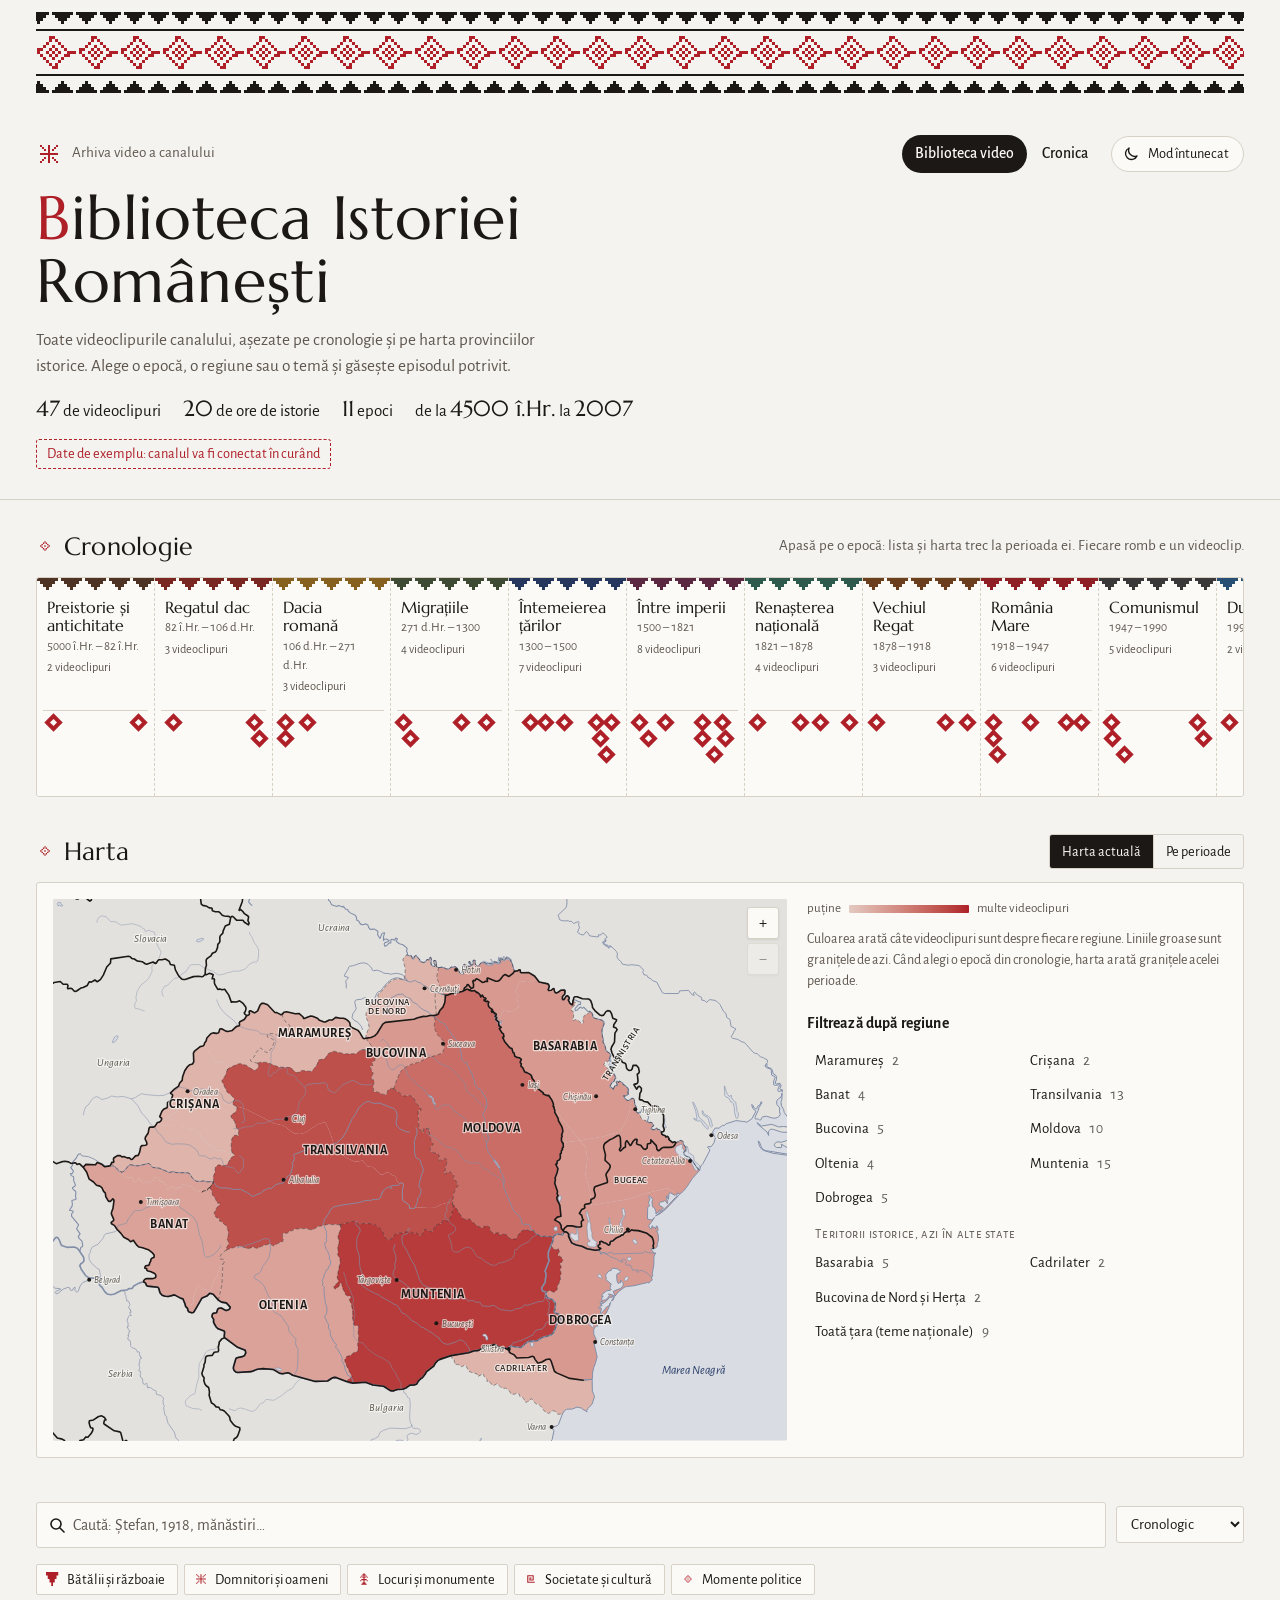
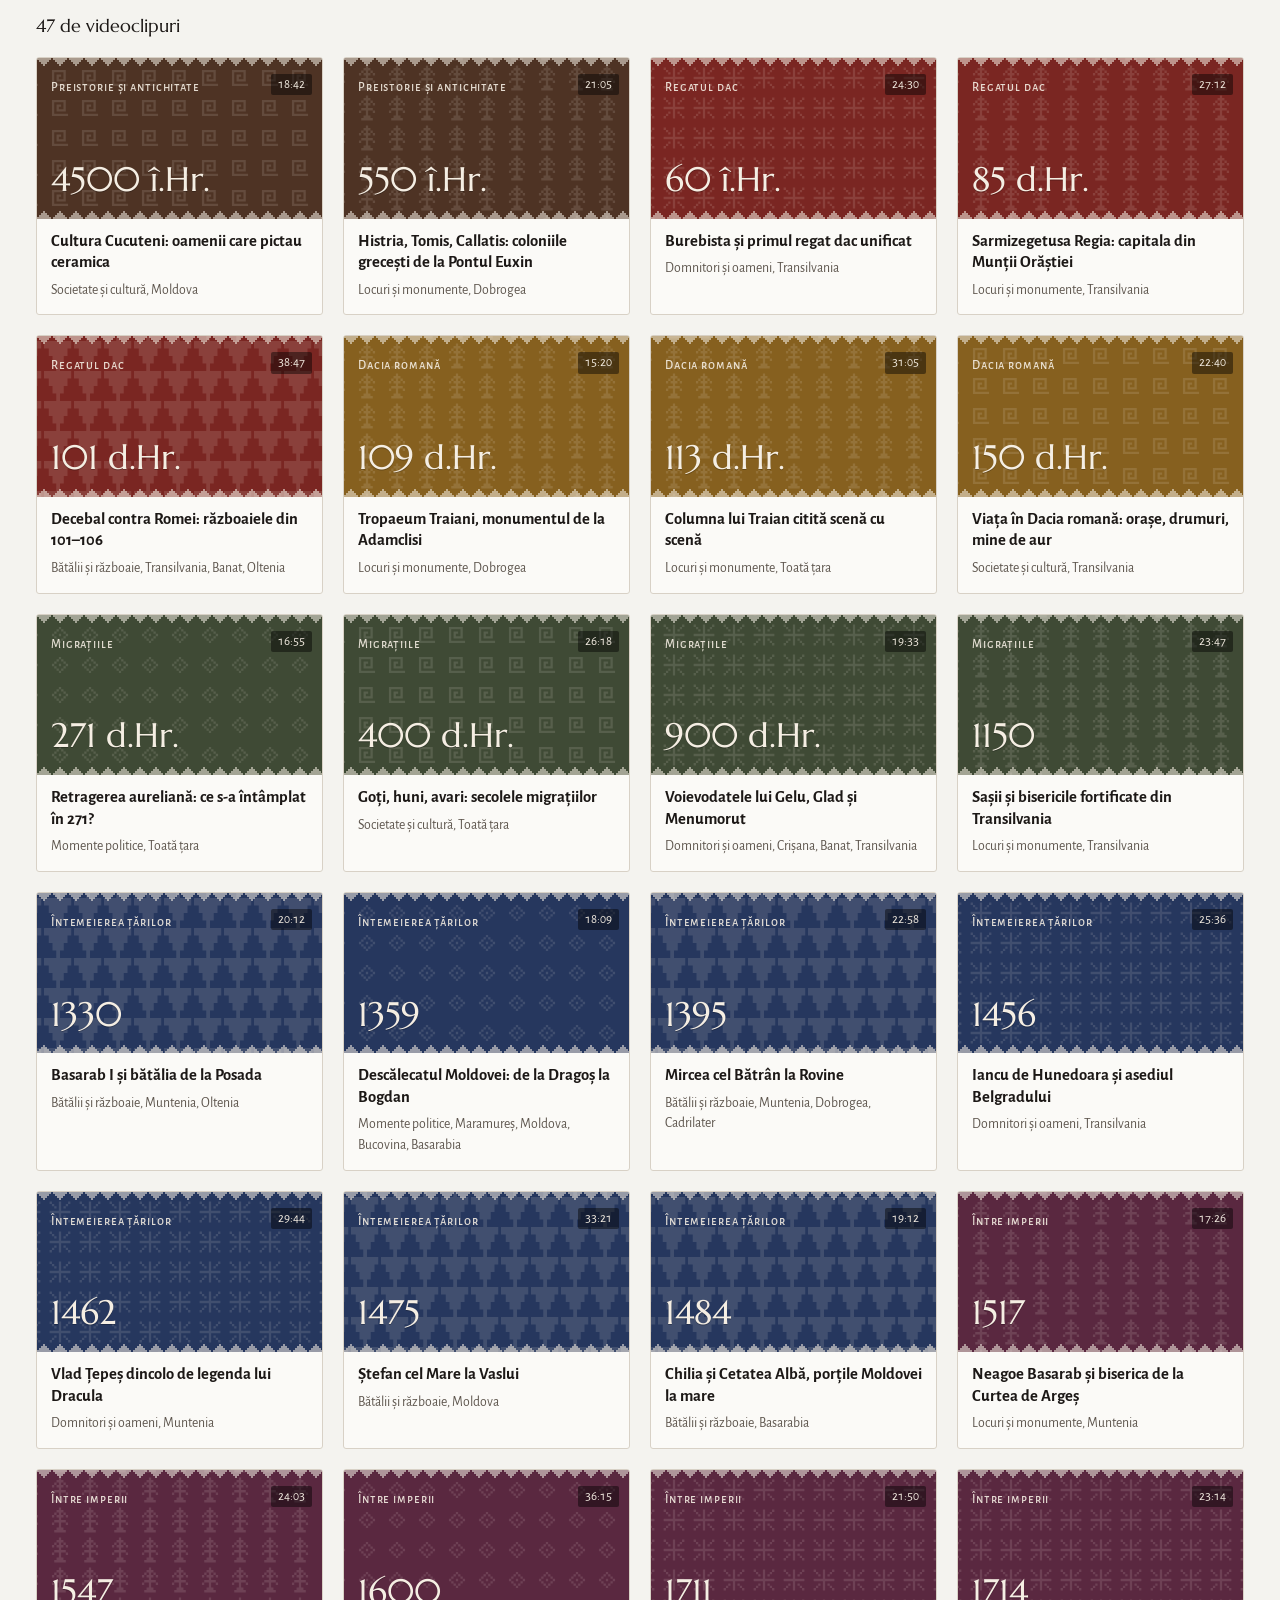
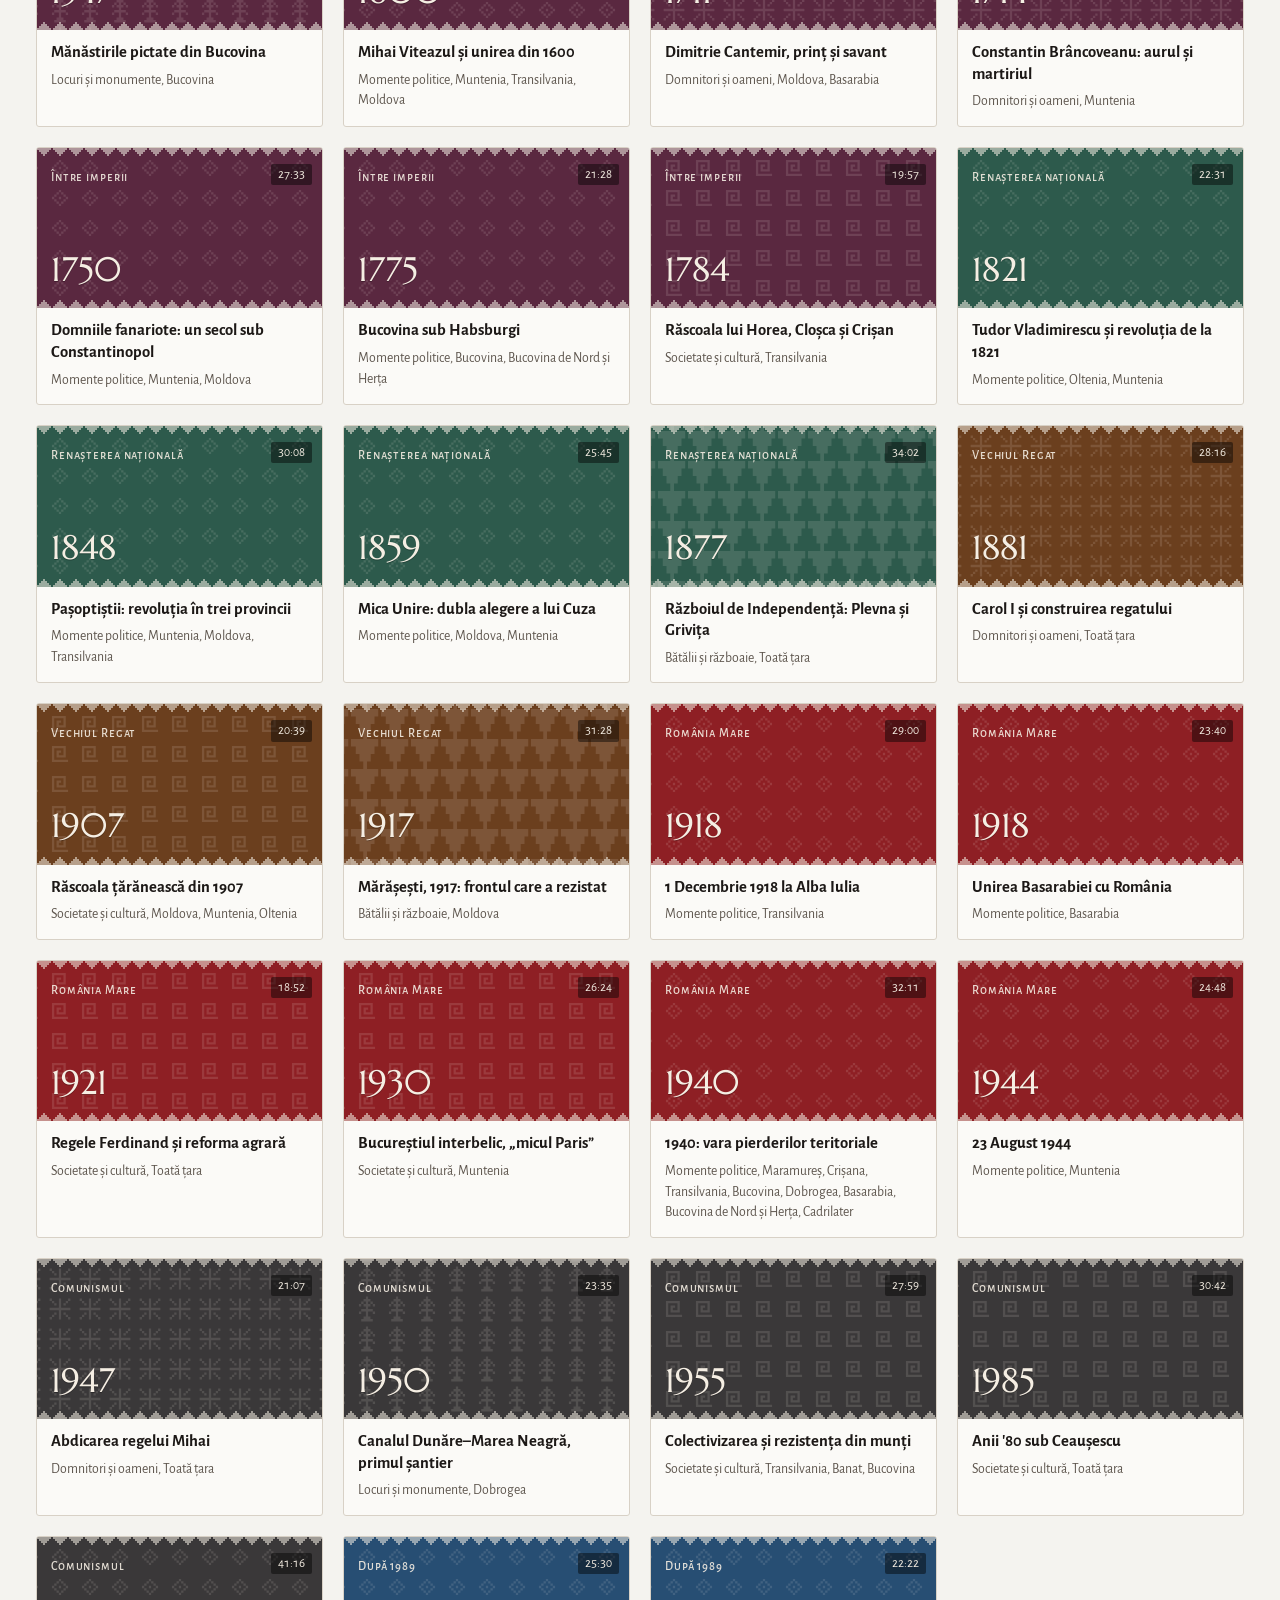
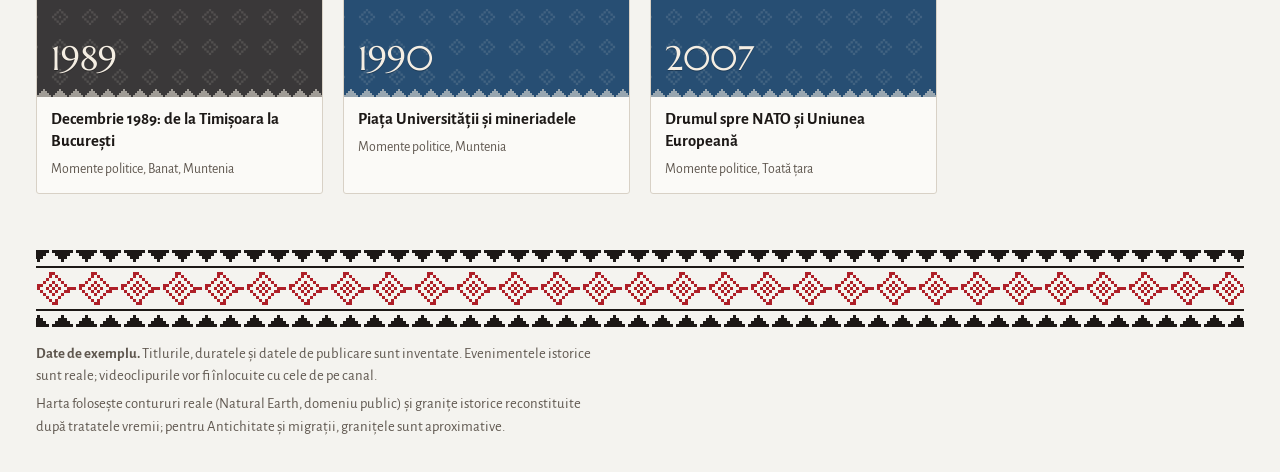
==== commit a3944165: "Cronica cu lecții editabile și hartă istorică exactă - Hartă nouă pe contururi reale (Natural Earth " ====
--- a/site/index.html
+++ b/site/index.html
@@ -7,82 +7,13 @@
 <meta property="og:description" content="Istoria României pe cronologie și pe hartă, în videoclipuri.">
 <title>Biblioteca Istoriei Românești</title>
 <meta name="description" content="Arhiva video a canalului: istoria României pe cronologie și pe hartă.">
+<link rel="icon" href="assets/favicon.svg" type="image/svg+xml">
 <link rel="preconnect" href="https://fonts.googleapis.com">
 <link rel="preconnect" href="https://fonts.gstatic.com" crossorigin>
-<link rel="stylesheet" href="https://fonts.googleapis.com/css2?family=Marcellus&family=Alegreya+Sans:ital,wght@0,400;0,500;0,700;1,400&family=Alegreya+Sans+SC:wght@500;700&display=swap">
+<link rel="stylesheet" href="https://fonts.googleapis.com/css2?family=Marcellus&family=Alegreya:ital,wght@0,400;0,500;1,400&family=Alegreya+Sans:ital,wght@0,400;0,500;0,700;1,400&family=Alegreya+Sans+SC:wght@500;700&display=swap">
+<link rel="stylesheet" href="assets/baza.css">
 <style>
-/* Layout: o pagină ca o ie. Brâu cusut sus, titlu pe pânză albă, cronologia ca un rând de altiță,
-   apoi „camera de lectură”: harta provinciilor (stânga) și raftul cu videoclipuri ca scoarțe țesute (dreapta). */
-:root{
-  --linen:#F4F3EF;      /* pânză de ie */
-  --linen-2:#E7E3DB;
-  --card:#FBFAF7;
-  --ink:#1C1816;        /* negru de broderie */
-  --ink-2:#5F574F;
-  --line:#D8D1C6;
-  --rosu:#AE1F28;       /* roșu de ie: singurul accent puternic */
-  --indigo:#2B3F6B;
-  --on-pig:#F5EEE3;
-  --f-display:"Marcellus","Trajan Pro","Palatino Linotype",Palatino,Georgia,serif;
-  --f-body:"Alegreya Sans","Segoe UI",Roboto,"Helvetica Neue",Arial,sans-serif;
-  --f-label:"Alegreya Sans SC","Alegreya Sans","Segoe UI",Arial,sans-serif;
-  /* culori de scoarță (vopsele naturale), la fel în ambele teme */
-  --e1:#4E3324; --e2:#7A2622; --e3:#86601F; --e4:#3F4A35; --e5:#26375E; --e6:#5A2840;
-  --e7:#2D5A4C; --e8:#6B3F1E; --e9:#8E1F24; --e10:#3A3839; --e11:#274E73;
-  --m-teeth:url("data:image/svg+xml,%3Csvg xmlns='http://www.w3.org/2000/svg' width='24' height='12'%3E%3Cpath d='M0 0h3v3h-3zM3 0h3v3h-3zM6 0h3v3h-3zM9 0h3v3h-3zM12 0h3v3h-3zM15 0h3v3h-3zM18 0h3v3h-3zM3 3h3v3h-3zM6 3h3v3h-3zM9 3h3v3h-3zM12 3h3v3h-3zM15 3h3v3h-3zM6 6h3v3h-3zM9 6h3v3h-3zM12 6h3v3h-3zM9 9h3v3h-3z'/%3E%3C/svg%3E"); /* 24x12 */
-  --m-teethup:url("data:image/svg+xml,%3Csvg xmlns='http://www.w3.org/2000/svg' width='24' height='12'%3E%3Cpath d='M0 9h3v3h-3zM3 9h3v3h-3zM6 9h3v3h-3zM9 9h3v3h-3zM12 9h3v3h-3zM15 9h3v3h-3zM18 9h3v3h-3zM3 6h3v3h-3zM6 6h3v3h-3zM9 6h3v3h-3zM12 6h3v3h-3zM15 6h3v3h-3zM6 3h3v3h-3zM9 3h3v3h-3zM12 3h3v3h-3zM9 0h3v3h-3z'/%3E%3C/svg%3E"); /* 24x12 */
-  --m-romb:url("data:image/svg+xml,%3Csvg xmlns='http://www.w3.org/2000/svg' width='42' height='33'%3E%3Cpath d='M0 15h3v3h-3zM6 12h3v3h-3zM6 15h3v3h-3zM9 12h3v3h-3zM9 18h3v3h-3zM12 9h3v3h-3zM12 21h3v3h-3zM15 6h3v3h-3zM15 15h3v3h-3zM15 24h3v3h-3zM18 0h3v3h-3zM18 3h3v3h-3zM18 12h3v3h-3zM18 18h3v3h-3zM18 27h3v3h-3zM21 0h3v3h-3zM21 9h3v3h-3zM21 15h3v3h-3zM21 21h3v3h-3zM21 30h3v3h-3zM24 3h3v3h-3zM24 12h3v3h-3zM24 18h3v3h-3zM24 27h3v3h-3zM24 30h3v3h-3zM27 6h3v3h-3zM27 15h3v3h-3zM27 24h3v3h-3zM30 9h3v3h-3zM30 21h3v3h-3zM33 12h3v3h-3zM33 18h3v3h-3zM36 15h3v3h-3zM36 18h3v3h-3zM39 15h3v3h-3z'/%3E%3C/svg%3E"); /* 42x33 */
-  --m-stea:url("data:image/svg+xml,%3Csvg xmlns='http://www.w3.org/2000/svg' width='39' height='39'%3E%3Cpath d='M6 6h3v3h-3zM6 18h3v3h-3zM6 30h3v3h-3zM9 9h3v3h-3zM9 18h3v3h-3zM9 27h3v3h-3zM12 12h3v3h-3zM12 18h3v3h-3zM12 24h3v3h-3zM15 18h3v3h-3zM18 6h3v3h-3zM18 9h3v3h-3zM18 12h3v3h-3zM18 15h3v3h-3zM18 18h3v3h-3zM18 21h3v3h-3zM18 24h3v3h-3zM18 27h3v3h-3zM18 30h3v3h-3zM21 18h3v3h-3zM24 12h3v3h-3zM24 18h3v3h-3zM24 24h3v3h-3zM27 9h3v3h-3zM27 18h3v3h-3zM27 27h3v3h-3zM30 6h3v3h-3zM30 18h3v3h-3zM30 30h3v3h-3z'/%3E%3C/svg%3E"); /* 39x39 */
-  --m-pom:url("data:image/svg+xml,%3Csvg xmlns='http://www.w3.org/2000/svg' width='39' height='36'%3E%3Cpath d='M18 3h3v3h-3zM15 6h3v3h-3zM18 6h3v3h-3zM21 6h3v3h-3zM12 9h3v3h-3zM18 9h3v3h-3zM24 9h3v3h-3zM9 12h3v3h-3zM15 12h3v3h-3zM18 12h3v3h-3zM21 12h3v3h-3zM27 12h3v3h-3zM18 15h3v3h-3zM12 18h3v3h-3zM15 18h3v3h-3zM18 18h3v3h-3zM21 18h3v3h-3zM24 18h3v3h-3zM9 21h3v3h-3zM18 21h3v3h-3zM27 21h3v3h-3zM18 24h3v3h-3zM15 27h3v3h-3zM18 27h3v3h-3zM21 27h3v3h-3zM12 30h3v3h-3zM15 30h3v3h-3zM18 30h3v3h-3zM21 30h3v3h-3zM24 30h3v3h-3z'/%3E%3C/svg%3E"); /* 39x36 */
-  --m-carlig:url("data:image/svg+xml,%3Csvg xmlns='http://www.w3.org/2000/svg' width='39' height='39'%3E%3Cpath d='M9 9h3v3h-3zM12 9h3v3h-3zM15 9h3v3h-3zM18 9h3v3h-3zM21 9h3v3h-3zM24 9h3v3h-3zM9 12h3v3h-3zM24 12h3v3h-3zM9 15h3v3h-3zM15 15h3v3h-3zM18 15h3v3h-3zM24 15h3v3h-3zM9 18h3v3h-3zM15 18h3v3h-3zM24 18h3v3h-3zM9 21h3v3h-3zM15 21h3v3h-3zM18 21h3v3h-3zM21 21h3v3h-3zM24 21h3v3h-3zM9 24h3v3h-3zM9 27h3v3h-3zM12 27h3v3h-3zM15 27h3v3h-3zM18 27h3v3h-3zM21 27h3v3h-3zM24 27h3v3h-3zM27 27h3v3h-3z'/%3E%3C/svg%3E"); /* 39x39 */
-  --m-rombmic:url("data:image/svg+xml,%3Csvg xmlns='http://www.w3.org/2000/svg' width='39' height='39'%3E%3Cpath d='M9 18h3v3h-3zM12 15h3v3h-3zM12 21h3v3h-3zM15 12h3v3h-3zM15 24h3v3h-3zM18 9h3v3h-3zM18 18h3v3h-3zM18 27h3v3h-3zM21 12h3v3h-3zM21 24h3v3h-3zM24 15h3v3h-3zM24 21h3v3h-3zM27 18h3v3h-3z'/%3E%3C/svg%3E"); /* 39x39 */
-}
-@media (prefers-color-scheme: dark){
-  :root:not([data-theme="light"]){
-    --linen:#16110F; --linen-2:#251E1A; --card:#1E1815; --ink:#EFE8DF; --ink-2:#B2A699;
-    --line:#3A302A; --rosu:#E5524A; --indigo:#8FA4D6; color-scheme:dark;
-  }
-}
-:root[data-theme="dark"]{
-  --linen:#16110F; --linen-2:#251E1A; --card:#1E1815; --ink:#EFE8DF; --ink-2:#B2A699;
-  --line:#3A302A; --rosu:#E5524A; --indigo:#8FA4D6; color-scheme:dark;
-}
-
-*{box-sizing:border-box}
-body{background:var(--linen);color:var(--ink);font-family:var(--f-body);font-size:17px;line-height:1.5}
-.wrap{max-width:1240px;margin:0 auto;padding-left:max(16px,env(safe-area-inset-left,0px));padding-right:max(16px,env(safe-area-inset-right,0px))}
-h1,h2,h3{font-family:var(--f-display);font-weight:400;text-wrap:balance;margin:0;letter-spacing:.01em}
-button{font:inherit;color:inherit}
-:focus-visible{outline:2px solid var(--rosu);outline-offset:2px}
-.label{font-family:var(--f-label);font-weight:500;letter-spacing:.06em;font-size:.86rem;color:var(--ink-2)}
-
-/* motive cusute: culoarea vine din background, forma din mască */
-.mo{-webkit-mask-repeat:repeat-x;mask-repeat:repeat-x;-webkit-mask-position:center;mask-position:center}
-.mo-teeth{height:12px;background:var(--ink);-webkit-mask-image:var(--m-teeth);mask-image:var(--m-teeth)}
-.mo-teethup{height:12px;background:var(--ink);-webkit-mask-image:var(--m-teethup);mask-image:var(--m-teethup)}
-.mo-romb{height:33px;background:var(--rosu);-webkit-mask-image:var(--m-romb);mask-image:var(--m-romb)}
-.brau{display:grid;gap:5px;padding-block:12px;overflow:hidden}
-.brau.small{gap:4px;padding-block:8px}
-.brau.small .mo-romb{height:33px}
-.brau-line{height:2px;background:var(--ink)}
-
-/* header */
-header{border-bottom:1px solid var(--line)}
-header .wrap{padding-block:30px 30px;display:grid;gap:14px}
-.eyebrow{display:flex;align-items:center;gap:10px}
-.rozeta{width:26px;height:26px;flex:none;background:var(--rosu);-webkit-mask:var(--m-stea) center/26px 26px no-repeat;mask:var(--m-stea) center/26px 26px no-repeat}
-h1{font-size:clamp(2.2rem,5.6vw,3.8rem);line-height:1.04;max-width:16ch}
-h1 em{font-style:normal;color:var(--rosu)}
-.lede{max-width:60ch;margin:0;color:var(--ink-2);font-size:1.08rem}
-.meta{display:flex;flex-wrap:wrap;gap:6px 22px;align-items:baseline;font-variant-numeric:tabular-nums}
-.meta b{font-family:var(--f-display);font-weight:400;font-size:1.35rem;color:var(--ink)}
-.sample{display:inline-flex;gap:8px;align-items:center;border:1px dashed var(--rosu);color:var(--rosu);border-radius:3px;padding:3px 10px;font-size:.9rem;width:fit-content}
-
-/* titluri de secțiune */
-.sec-head{display:flex;flex-wrap:wrap;gap:4px 16px;align-items:center;justify-content:space-between;margin-bottom:12px}
-.sec-head h2{font-size:1.55rem;display:flex;align-items:center;gap:10px}
-.sec-head h2::before{content:"";width:18px;height:18px;flex:none;background:var(--rosu);-webkit-mask:var(--m-rombmic) center/18px 18px no-repeat;mask:var(--m-rombmic) center/18px 18px no-repeat}
-
+/* pagina bibliotecii: cronologie, raft cu videoclipuri, fișa videoclipului */
 /* cronologie */
 .timeline{position:relative;padding-block:28px 28px}
 .tl-scroll{overflow-x:auto;border:1px solid var(--line);border-radius:3px;background:var(--card);scrollbar-width:thin}
@@ -109,23 +40,6 @@
 /* biblioteca: hartă + raft */
 .lib{display:grid;gap:28px;padding-block:8px 48px}
 
-.mapbox{background:var(--card);border:1px solid var(--line);border-radius:3px;padding:0 16px 16px;display:grid;gap:12px;min-width:0;overflow:hidden}
-.mapbox .brau{margin:0 -16px;padding-block:0 4px}
-.mapbox .mo-teeth{background:var(--rosu)}
-.mapbox h2{font-size:1.35rem}
-.mapbox svg{width:100%;height:auto;display:block}
-#map,#map *{-webkit-tap-highlight-color:transparent}
-.reg{stroke:var(--card);stroke-width:1.6;stroke-linejoin:round;cursor:pointer;transition:filter .15s;outline:none}
-.reg:focus,.reg:focus-visible{outline:none}
-.reg:hover{filter:brightness(1.1)}
-.reg-ring{fill:none;stroke-linejoin:round;pointer-events:none}
-.reg-ring.sel-halo{stroke:var(--card);stroke-width:6}
-.reg-ring.sel-line{stroke:var(--ink);stroke-width:2.6}
-.reg-ring.focus-line{stroke:var(--rosu);stroke-width:2;stroke-dasharray:5 3}
-.reg-lbl{font-family:var(--f-label);font-weight:700;font-size:12.5px;letter-spacing:.05em;fill:var(--ink);pointer-events:none;paint-order:stroke;stroke:var(--card);stroke-width:3px;stroke-opacity:.6}
-.city circle{fill:var(--ink)}
-.city text{font-family:var(--f-body);font-style:italic;font-size:11px;fill:var(--ink-2);pointer-events:none;paint-order:stroke;stroke:var(--card);stroke-width:3px;stroke-opacity:.6}
-.sea{font-family:var(--f-body);font-style:italic;font-size:12px;fill:var(--indigo)}
 .reg-list{display:grid;grid-template-columns:1fr 1fr;gap:4px 10px;margin:0;padding:0;list-style:none}
 .reg-btn{all:unset;cursor:pointer;display:flex;justify-content:space-between;gap:8px;padding:4px 8px;border-radius:3px;font-size:.93rem}
 .reg-btn:hover{background:var(--linen)}
@@ -138,24 +52,11 @@
 
 .shelf{display:grid;gap:16px;min-width:0}
 .tools{display:flex;flex-wrap:wrap;gap:10px;align-items:center}
-.search{flex:1 1 240px;display:flex;align-items:center;gap:8px;background:var(--card);border:1px solid var(--line);border-radius:3px;padding:0 12px;min-width:0}
-.search:focus-within{border-color:var(--rosu)}
-.search input{all:unset;flex:1;min-width:0;padding:10px 0;font-size:1rem}
-.search input::placeholder{color:var(--ink-2)}
-select{font:inherit;font-size:.95rem;background:var(--card);color:var(--ink);border:1px solid var(--line);border-radius:3px;padding:9px 10px}
-.cats{display:flex;flex-wrap:wrap;gap:6px}
-.chip{all:unset;cursor:pointer;display:inline-flex;align-items:center;gap:7px;font-size:.9rem;padding:4px 12px 4px 9px;border-radius:2px;border:1px solid var(--line);background:var(--card)}
-.chip::before{content:"";width:14px;height:14px;background:currentColor;-webkit-mask:var(--m) center/14px 14px no-repeat;mask:var(--m) center/14px 14px no-repeat;color:var(--rosu)}
-.chip:hover{border-color:var(--rosu)}
-.chip:focus-visible{outline:2px solid var(--rosu)}
-.chip[aria-pressed="true"]{background:var(--rosu);border-color:var(--rosu);color:var(--card)}
-.chip[aria-pressed="true"]::before{color:var(--card)}
 .status{display:flex;flex-wrap:wrap;gap:8px;align-items:center;min-height:30px}
 .count{font-family:var(--f-display);font-size:1.15rem;margin-right:6px}
 .active{display:inline-flex;align-items:center;gap:6px;font-size:.88rem;background:var(--linen-2);border-radius:2px;padding:3px 4px 3px 10px}
 .active button{all:unset;cursor:pointer;width:20px;height:20px;display:grid;place-items:center;border-radius:2px}
 .active button:hover,.active button:focus-visible{background:var(--line)}
-.reset{all:unset;cursor:pointer;font-size:.88rem;color:var(--rosu);text-decoration:underline;text-underline-offset:3px}
 
 .grid{display:grid;grid-template-columns:repeat(auto-fill,minmax(232px,1fr));gap:20px}
 .card{all:unset;cursor:pointer;display:grid;grid-template-rows:auto 1fr;background:var(--card);border:1px solid var(--line);border-radius:3px;overflow:hidden;transition:transform .15s,border-color .15s}
@@ -173,127 +74,19 @@
 .card-body{padding:12px 14px 14px;display:grid;gap:6px;align-content:start}
 .card-title{font-weight:700;font-size:1.04rem;line-height:1.3}
 .card-meta{font-size:.86rem;color:var(--ink-2)}
-.empty{padding:40px 20px;text-align:center;border:1px dashed var(--line);border-radius:3px;color:var(--ink-2)}
-
-/* fișa videoclipului */
-.overlay{position:fixed;inset:0;z-index:20;background:rgba(14,10,8,.64);display:grid;place-items:center;padding:max(16px,env(safe-area-inset-top,0px)) max(16px,env(safe-area-inset-right,0px)) max(16px,env(safe-area-inset-bottom,0px)) max(16px,env(safe-area-inset-left,0px))}
-.dlg{background:var(--card);color:var(--ink);border-radius:4px;max-width:640px;width:100%;max-height:100%;overflow:auto;box-shadow:0 20px 60px rgba(0,0,0,.35)}
 .dlg .thumb{aspect-ratio:16/7;padding:24px 22px 28px}
 .dlg .th-year{font-size:3rem}
-.dlg-body{padding:20px 22px 22px;display:grid;gap:14px}
-.dlg h3{font-size:1.6rem;line-height:1.15}
 .facts{display:grid;grid-template-columns:auto 1fr;gap:4px 16px;margin:0;font-size:.95rem}
 .facts dt{color:var(--ink-2)}
 .facts dd{margin:0;font-variant-numeric:tabular-nums}
-.dlg p{margin:0;max-width:62ch}
-.actions{display:flex;flex-wrap:wrap;gap:10px;align-items:center}
-.btn{all:unset;cursor:pointer;padding:9px 16px;border-radius:3px;border:1px solid var(--line);font-size:.95rem}
-.btn:hover{border-color:var(--rosu)}
-.btn:focus-visible{outline:2px solid var(--rosu)}
-.btn.primary{background:var(--rosu);border-color:var(--rosu);color:var(--card)}
-.btn[aria-disabled="true"]{cursor:not-allowed;opacity:.55}
-.close{position:absolute;right:10px;top:14px;z-index:2;background:rgba(0,0,0,.45);color:#fff;border:0;width:34px;height:34px;border-radius:50%;cursor:pointer;font-size:1.2rem;line-height:1}
-.nav{display:flex;justify-content:space-between;gap:10px;border-top:1px dashed var(--line);padding-top:12px;font-size:.9rem}
-.nav button{all:unset;cursor:pointer;color:var(--rosu);max-width:48%}
-.nav button:disabled{visibility:hidden}
-.nav button:focus-visible{outline:2px solid var(--rosu)}
-
-footer .wrap{padding-block:8px 34px;font-size:.92rem;color:var(--ink-2);display:grid;gap:6px}
-footer p{margin:0;max-width:72ch}
-
-@media (max-width:520px){body{font-size:16px}.grid{grid-template-columns:1fr}.brau .mo-romb{height:28px;-webkit-mask-size:auto 28px;mask-size:auto 28px}}
-@media (prefers-reduced-motion:reduce){*{transition:none!important}}
-
-/* miniaturi reale de pe YouTube */
-.th-img{position:absolute;inset:0;width:100%;height:100%;object-fit:cover}
-.thumb.has-img::before{background:linear-gradient(to top,rgba(0,0,0,.72),rgba(0,0,0,.05) 65%);opacity:1;-webkit-mask:none;mask:none}
-[hidden]{display:none!important}
-body{margin:0}
-:root{padding-top:env(safe-area-inset-top,0px);padding-bottom:env(safe-area-inset-bottom,0px)}
-img{max-width:100%}
-
-/* buton temă */
-.topline{display:flex;justify-content:space-between;align-items:center;gap:12px;flex-wrap:wrap}
-.theme-btn{all:unset;cursor:pointer;display:inline-flex;align-items:center;gap:8px;padding:6px 14px 6px 10px;border:1px solid var(--line);border-radius:999px;font-size:.9rem;background:var(--card);color:var(--ink)}
-.theme-btn:hover{border-color:var(--rosu)}
-.theme-btn:focus-visible{outline:2px solid var(--rosu);outline-offset:2px}
-.theme-btn svg{width:18px;height:18px;flex:none}
-
-/* harta pe perioade */
-.seg{display:inline-flex;border:1px solid var(--line);border-radius:3px;overflow:hidden;width:fit-content;max-width:100%}
-.seg button{all:unset;cursor:pointer;padding:6px 12px;font-size:.9rem}
-.seg button+button{border-left:1px solid var(--line)}
-.seg button[aria-pressed="true"]{background:var(--ink);color:var(--card)}
-.seg button:focus-visible{outline:2px solid var(--rosu);outline-offset:-2px}
-.period{display:grid;gap:10px}
-.period-nav{display:flex;gap:6px;align-items:center}
-.period-nav select{flex:1;min-width:0}
-.step{all:unset;cursor:pointer;width:34px;height:38px;display:grid;place-items:center;border:1px solid var(--line);border-radius:3px;background:var(--card);font-size:1rem}
-.step:hover{border-color:var(--rosu)}
-.step:focus-visible{outline:2px solid var(--rosu)}
-.step:disabled{opacity:.35;cursor:default}
-.snap{font-family:var(--f-display);font-size:1.05rem;margin:0}
-.pol-legend{list-style:none;margin:0;padding:0;display:grid;gap:6px;font-size:.92rem}
-.pol-legend li{display:grid;grid-template-columns:14px 1fr;gap:2px 8px;align-items:start}
-.pol-legend i{width:14px;height:14px;border-radius:2px;margin-top:4px}
-.pol-legend small{grid-column:2;color:var(--ink-2);font-size:.82rem}
-.period-note{margin:0;font-size:.88rem;color:var(--ink-2)}
-
-/* atlas */
-:root{--ctx:color-mix(in oklab,var(--ink) 7%,var(--linen));--sea:color-mix(in oklab,var(--indigo) 15%,var(--card));--river:color-mix(in oklab,var(--indigo) 55%,var(--card))}
-.atlas{padding-block:8px 36px}
-.atlas .sec-head{align-items:center}
-.atlas-grid{display:grid;gap:20px;background:var(--card);border:1px solid var(--line);border-radius:3px;padding:16px;min-width:0}
-@media (min-width:920px){.atlas-grid{grid-template-columns:minmax(0,1.75fr) minmax(260px,1fr);align-items:start}}
-.atlas-map{min-width:0}
-.atlas-map svg{width:100%;height:auto;display:block;border-radius:2px}
-.atlas-side{display:grid;gap:20px;align-content:start;min-width:0}
-.side-block{display:grid;gap:10px;min-width:0}
-.side-block>*,.period>*{min-width:0}
-.period-nav select{width:100%}
-.side-h{font-family:var(--f-label);font-weight:500;letter-spacing:.06em;font-size:.86rem;color:var(--ink-2);margin:0}
-.sea-fill{fill:var(--sea)}
-.unit{stroke:none;transition:filter .15s}
-.unit.reg{stroke:none;cursor:pointer}
-.unit.reg:hover{filter:brightness(1.08)}
-.rivers path{fill:none;stroke:var(--river);stroke-width:1.3;stroke-linecap:round;stroke-linejoin:round}
-.b-state{fill:none;stroke:var(--ink);stroke-width:1.9;stroke-linejoin:round;stroke-linecap:round;pointer-events:none}
-.b-prov{fill:none;stroke:var(--ink);stroke-opacity:.4;stroke-width:.9;stroke-dasharray:3 3;pointer-events:none}
-.b-coast{fill:none;stroke:var(--river);stroke-width:1;pointer-events:none}
-.reg-ring.sel-line{stroke:var(--rosu);stroke-width:3}
-.ctx-lbl{font-family:var(--f-body);font-style:italic;font-size:12px;fill:var(--ink-2);pointer-events:none;paint-order:stroke;stroke:var(--card);stroke-width:3px;stroke-opacity:.55}
-.reg-lbl.sm{font-size:9.5px}
+.nav button small{display:block;color:var(--ink-2);font-size:.8rem}
+.snap-when{color:var(--rosu)}
+.dlg-lectii ul{margin:4px 0 0;padding-left:1.1em}
+.dlg-lectii a{color:var(--voronet)}
+.dlg-lectii .label{margin:0}
 .reg-sub{font-family:var(--f-label);font-size:.8rem;letter-spacing:.05em;color:var(--ink-2);padding:8px 8px 0}
-@media (max-width:600px){.city text{display:none}.ctx-lbl{font-size:15px}.reg-lbl{font-size:16px}.reg-lbl.sm{display:none}}
 </style>
-<script>
-(function(){
-  var KEY = 'tema', root = document.documentElement;
-  var mq = window.matchMedia ? window.matchMedia('(prefers-color-scheme: dark)') : null;
-  function current(){ return root.getAttribute('data-theme') || (mq && mq.matches ? 'dark' : 'light'); }
-  try { var saved = localStorage.getItem(KEY); if (saved === 'dark' || saved === 'light') root.setAttribute('data-theme', saved); } catch (e) {}
-  var MOON = '<svg viewBox="0 0 24 24" aria-hidden="true"><path d="M20 14.5A8 8 0 0 1 9.5 4a8 8 0 1 0 10.5 10.5z" fill="none" stroke="currentColor" stroke-width="1.8" stroke-linejoin="round"/></svg>';
-  var SUN = '<svg viewBox="0 0 24 24" aria-hidden="true"><circle cx="12" cy="12" r="4.2" fill="none" stroke="currentColor" stroke-width="1.8"/><path d="M12 2.5v2.5M12 19v2.5M2.5 12H5M19 12h2.5M5.3 5.3l1.8 1.8M16.9 16.9l1.8 1.8M5.3 18.7l1.8-1.8M16.9 7.1l1.8-1.8" stroke="currentColor" stroke-width="1.8" stroke-linecap="round"/></svg>';
-  function paint(){
-    var b = document.getElementById('theme-btn'); if (!b) return;
-    var dark = current() === 'dark';
-    b.innerHTML = (dark ? SUN : MOON) + '<span>' + (dark ? 'Mod luminos' : 'Mod întunecat') + '</span>';
-    b.setAttribute('aria-label', dark ? 'Treci la modul luminos' : 'Treci la modul întunecat');
-  }
-  document.addEventListener('DOMContentLoaded', function(){
-    var b = document.getElementById('theme-btn'); if (!b) return;
-    b.addEventListener('click', function(){
-      var next = current() === 'dark' ? 'light' : 'dark';
-      root.setAttribute('data-theme', next);
-      try { localStorage.setItem(KEY, next); } catch (e) {}
-      paint();
-    });
-    paint();
-  });
-  if (mq && mq.addEventListener) mq.addEventListener('change', paint);
-  if (window.MutationObserver) new MutationObserver(paint).observe(root, {attributes: true, attributeFilter: ['data-theme']});
-})();
-</script>
+<script src="assets/tema.js"></script>
 </head>
 <body>
 
@@ -301,8 +94,8 @@
 
 <header>
   <div class="wrap">
-    <div class="topline"><span class="eyebrow"><span class="rozeta" aria-hidden="true"></span><span class="label">Arhivă video · Istoria României</span></span><button class="theme-btn" id="theme-btn" type="button">Mod întunecat</button></div>
-    <h1>Biblioteca Istoriei <em>Românești</em></h1>
+    <div class="topline"><span class="eyebrow"><span class="rozeta" aria-hidden="true"></span><span class="label">Arhiva video a canalului</span></span><div class="top-right"><nav class="site-nav" aria-label="Secțiunile site-ului"><a href="./" aria-current="page">Biblioteca video</a><a href="cronica.html">Cronica</a></nav><button class="theme-btn" id="theme-btn" type="button">Mod întunecat</button></div></div>
+    <h1 class="rubric">Biblioteca Istoriei Românești</h1>
     <p class="lede">Toate videoclipurile canalului, așezate pe cronologie și pe harta provinciilor istorice. Alege o epocă, o regiune sau o temă și găsește episodul potrivit.</p>
     <div class="meta" id="stats"></div>
     <span class="sample" id="sample-badge" hidden>Date de exemplu: canalul va fi conectat în curând</span>
@@ -312,7 +105,7 @@
 <section class="timeline wrap" aria-labelledby="tl-h">
   <div class="sec-head">
     <h2 id="tl-h">Cronologie</h2>
-    <span class="label">Apasă pe o epocă pentru a filtra · fiecare punct este un videoclip</span>
+    <span class="label">Apasă pe o epocă: lista și harta trec la perioada ei. Fiecare romb e un videoclip.</span>
   </div>
   <div class="tl-scroll" id="tl-scroll"><div class="tl-track" id="tl-track"></div></div>
   <div class="tip" id="tip" hidden></div>
@@ -324,11 +117,11 @@
     <div class="seg" role="group" aria-label="Tipul hărții"><button type="button" id="mode-now" aria-pressed="true">Harta actuală</button><button type="button" id="mode-period" aria-pressed="false">Pe perioade</button></div>
   </div>
   <div class="atlas-grid">
-    <div class="atlas-map"><svg id="map" viewBox="0 0 660 526" role="group" aria-label="Harta provinciilor istorice ale României și a teritoriilor vecine"></svg></div>
+    <div class="atlas-map" id="map-host"></div>
     <div class="atlas-side">
       <div class="side-block" id="now-side">
         <div class="legend"><span>puține</span><i></i><span>multe videoclipuri</span></div>
-        <p class="period-note">Culoarea arată câte videoclipuri sunt despre fiecare regiune. Liniile groase sunt granițele de azi.</p>
+        <p class="period-note">Culoarea arată câte videoclipuri sunt despre fiecare regiune. Liniile groase sunt granițele de azi. Când alegi o epocă din cronologie, harta arată granițele acelei perioade.</p>
       </div>
       <div class="period side-block" id="period" hidden>
         <div class="period-nav">
@@ -339,7 +132,7 @@
         <p class="snap" id="per-snap"></p>
         <p class="period-note" id="per-note"></p>
         <ul class="pol-legend" id="pol-legend"></ul>
-        <p class="period-note">Hartă simplificată: granițele urmează aproximativ limitele provinciilor istorice. Liniile groase sunt granițe de stat, cele punctate limite de provincii.</p>
+        <p class="period-note">Liniile groase sunt granițe de stat, cele punctate limite de provincii istorice. Alege o epocă din cronologie și harta trece singură la perioada ei. Poți mări harta cu + sau cu dublu clic.</p>
       </div>
       <div class="side-block">
         <h3 class="side-h">Filtrează după regiune</h3>
@@ -373,7 +166,7 @@
   <div class="brau small wrap" aria-hidden="true"><div class="mo mo-teeth"></div><div class="brau-line"></div><div class="mo mo-romb"></div><div class="brau-line"></div><div class="mo mo-teethup"></div></div>
   <div class="wrap">
     <p id="sample-note" hidden><strong>Date de exemplu.</strong> Titlurile, duratele și datele de publicare sunt inventate. Evenimentele istorice sunt reale; videoclipurile vor fi înlocuite cu cele de pe canal.</p>
-    <p>Hartă schematică a provinciilor istorice, în granițele actuale ale României.</p>
+    <p>Harta folosește contururi reale (Natural Earth, domeniu public) și granițe istorice reconstituite după tratatele vremii; pentru Antichitate și migrații, granițele sunt aproximative.</p>
   </div>
 </footer>
 
@@ -382,10 +175,13 @@
 </div>
 
 
+<script src="assets/harta.js"></script>
 <script>
 (async function(){
 const grid0 = document.getElementById('grid');
 grid0.innerHTML = '<div class="empty">Se încarcă biblioteca…</div>';
+const H = window.HartaIstorica;
+const geoP = H.incarca('assets/harta-geo.json').catch(() => null);
 let raw;
 try {
   const r = await fetch('data/videos.json', {cache:'no-cache'});
@@ -395,40 +191,16 @@
   grid0.innerHTML = '<div class="empty">Nu am putut încărca lista de videoclipuri. Reîncarcă pagina peste câteva momente.</div>';
   return;
 }
+const geo = await geoP;
 const VIDEOS = (Array.isArray(raw) ? raw : (raw.videos || [])).filter(v => v && v.title);
 VIDEOS.forEach(v => { v.id = String(v.id); v.regions = Array.isArray(v.regions) ? v.regions : []; if (typeof v.year !== 'number') v.year = null; });
 const IS_SAMPLE = !Array.isArray(raw) && !!raw.sample;
 document.getElementById('sample-badge').hidden = !IS_SAMPLE;
 document.getElementById('sample-note').hidden = !IS_SAMPLE;
 
-const ERAS = [
-  {id:'antichitate', name:'Preistorie și antichitate', start:-5000, end:-82, p:'--e1'},
-  {id:'regatul-dac', name:'Regatul dac', start:-82, end:106, p:'--e2'},
-  {id:'dacia-romana', name:'Dacia romană', start:106, end:271, p:'--e3'},
-  {id:'migratii', name:'Migrațiile', start:271, end:1300, p:'--e4'},
-  {id:'intemeiere', name:'Întemeierea țărilor', start:1300, end:1500, p:'--e5'},
-  {id:'intre-imperii', name:'Între imperii', start:1500, end:1821, p:'--e6'},
-  {id:'renastere', name:'Renașterea națională', start:1821, end:1878, p:'--e7'},
-  {id:'vechiul-regat', name:'Vechiul Regat', start:1878, end:1918, p:'--e8'},
-  {id:'romania-mare', name:'România Mare', start:1918, end:1947, p:'--e9'},
-  {id:'comunism', name:'Comunismul', start:1947, end:1990, p:'--e10'},
-  {id:'dupa-1989', name:'După 1989', start:1990, end:2030, p:'--e11'}
-];
-
-const REGIONS = [
-  {id:'maramures', name:'Maramureș', units:['maramures']},
-  {id:'crisana', name:'Crișana', units:['crisana-n','crisana-s']},
-  {id:'banat', name:'Banat', units:['banat']},
-  {id:'transilvania', name:'Transilvania', units:['transilvania-n','transilvania-s']},
-  {id:'bucovina', name:'Bucovina', units:['bucovina']},
-  {id:'moldova', name:'Moldova', units:['moldova']},
-  {id:'oltenia', name:'Oltenia', units:['oltenia']},
-  {id:'muntenia', name:'Muntenia', units:['muntenia']},
-  {id:'dobrogea', name:'Dobrogea', units:['dobrogea']},
-  {id:'basarabia', name:'Basarabia', units:['basarabia','hotin','bugeac'], ist:true},
-  {id:'cadrilater', name:'Cadrilater', units:['cadrilater'], ist:true},
-  {id:'bucovina-nord', name:'Bucovina de Nord', units:['bucovina-nord'], ist:true}
-];
+const ERAS = H.EPOCI;
+
+const REGIONS = H.REGIUNI.map(r => ({id: r.id, name: r.n, ist: !!r.ist}));
 const CATS = ['Bătălii și războaie','Domnitori și oameni','Locuri și monumente','Societate și cultură','Momente politice'];
 const CAT_MOTIF = {'Bătălii și războaie':'--m-teeth','Domnitori și oameni':'--m-stea','Locuri și monumente':'--m-pom','Societate și cultură':'--m-carlig','Momente politice':'--m-rombmic'};
 
@@ -495,12 +267,12 @@
     d.addEventListener('pointerleave', hideTip); d.addEventListener('blur', hideTip);
     lanes.appendChild(d); dotEls.push({el:d, v});
   });
-  col.querySelector('.era-head').addEventListener('click', ()=>{ state.era = state.era===e.id ? null : e.id; render(); });
+  col.querySelector('.era-head').addEventListener('click', ()=>selectEra(e.id));
   track.appendChild(col); eraEls[e.id] = col;
 });
 function showTip(d,v){
   const r = d.getBoundingClientRect(), s = tlSec.getBoundingClientRect();
-  tip.innerHTML = `<small>${esc(fmtYear(v.year))} · ${esc(v.duration)}</small>${esc(v.title)}`;
+  tip.innerHTML = `<small>${esc(fmtYear(v.year))}, ${esc(v.duration)}</small>${esc(v.title)}`;
   tip.hidden = false;
   const w = tip.offsetWidth; let x = r.left + r.width/2 - s.left;
   x = Math.max(w/2 + 4, Math.min(s.width - w/2 - 4, x));
@@ -510,249 +282,16 @@
 document.getElementById('tl-scroll').addEventListener('scroll', hideTip, {passive:true});
 
 /* ---------- harta ---------- */
-/* Puncte (longitudine, latitudine). Poligoanele vecine folosesc aceleași puncte,
-   astfel încât granițele dintre ele se pot calcula exact pentru fiecare perioadă. */
-const PT = {
-  NW:[19,49.2], NE:[31,49.2], SE:[31,42.6], SW:[19,42.6],
-  ung_s_w:[19,46.1], tc_top:[22.55,49.2], gal_top:[26.1,49.2], sea_ne:[31,46.6], bg_sw:[22.5,42.6], bg_se:[27.9,42.6],
-  hu1:[20.25,46.12], hu2:[21.2,46.4], hu3:[21.6,47.0], hu4:[22.0,47.5], hu5:[22.3,47.75], tri_ua:[22.9,47.95],
-  ua1:[24.0,47.95], ua2:[24.6,47.9], ua3:[24.9,47.73], ua4:[25.9,47.95], prutN:[26.6,48.26],
-  prut1:[27.4,47.8], prut2:[28.0,47.1], prut3:[28.2,46.5], prut4:[28.1,45.95], giurg:[28.2,45.45],
-  dan_ua1:[29.0,45.35], chilia:[29.7,45.2], coast1:[29.6,44.85], coast2:[28.8,44.6], coast3:[28.6,44.0], vama:[28.6,43.75],
-  bg1:[27.9,43.98], silistra:[27.25,44.12], dan1:[26.6,44.05], giurgiu:[25.97,43.88], dan2:[25.37,43.65], dan3:[24.87,43.75],
-  olt_m:[24.45,43.75], dan4:[24.0,43.72], dan5:[23.6,43.8], calafat:[22.94,43.98], timok:[22.7,44.2], dan6:[22.5,44.6],
-  orsova:[22.4,44.75], bazias:[21.4,44.82], rs1:[20.8,45.2], rs2:[20.3,45.75],
-  m1:[24.9,47.45], m2:[23.8,47.4], m3:[23.0,47.35], m4:[22.6,47.5],
-  c1:[22.6,47.1], v1:[22.6,46.85], c2:[22.6,46.5], c3:[22.5,46.0], c4:[21.3,46.15], vc:[22.1,46.95],
-  b1:[22.75,45.6], b2:[22.7,45.2],
-  t1:[25.3,47.25], t2:[26.1,47.35], t3:[25.8,47.1], t4:[25.9,46.7], t5:[26.3,46.2], t6:[26.5,45.75], t7:[26.0,45.6],
-  t8:[25.5,45.5], t9:[25.0,45.45], t10:[24.4,45.55], t11:[23.5,45.4],
-  v2:[23.0,46.62], v3:[23.6,46.62], v4:[24.2,46.45], v5:[24.75,46.33], v6:[25.2,46.05], v7:[25.65,45.78],
-  bu1:[26.55,47.6], mo1:[28.1,45.4], mo2:[27.5,45.5], mo3:[27.0,45.75],
-  ol1:[24.4,44.4], ol2:[24.3,45.0], do1:[28.0,44.35], do2:[27.95,44.7], do3:[27.95,45.2],
-  srb_t1:[20.1,46.15], tisa1:[20.15,45.6], titel:[20.3,45.15], belgrad:[20.45,44.82],
-  bg_w1:[22.45,43.75], bg_w2:[22.85,43.1], cad_w1:[26.8,43.85], cad_w2:[27.3,43.55], ecrene:[27.95,43.25],
-  kaliakra:[28.47,43.36], balcic:[28.16,43.41],
-  chop:[22.2,48.42], tc1:[24.35,48.35], tc2:[23.2,48.95],
-  nb_w:[25.15,48.2], dw:[25.9,48.62], dz:[26.25,48.58], nsul:[26.25,48.33],
-  d1:[26.5,48.53], d2:[27.55,48.47], d3:[28.3,48.15], d3b:[28.7,47.95], d4:[28.95,47.7], d5:[29.15,47.25],
-  d6:[29.5,46.85], d7:[30.1,46.42], d8:[30.3,46.3],
-  b2s:[28.6,45.6], b3s:[28.95,46.1], b4s:[29.6,46.4],
-  tn1:[29.1,48.05], tn2:[29.45,47.55], tn3:[29.65,47.05], tn4:[30.05,46.65],
-  cst1:[29.9,45.6], cst2:[30.25,46.05], odesa:[30.73,46.48]
-};
-const UNITS = [
-  {id:'maramures', name:'Maramureș', reg:'maramures', pts:'hu5 tri_ua ua1 ua2 ua3 m1 m2 m3 m4'},
-  {id:'crisana-n', name:'Crișana (nord)', base:'Crișana', reg:'crisana', prov:'crisana', pts:'hu3 hu4 hu5 m4 c1 v1 vc'},
-  {id:'crisana-s', name:'Crișana (sud)', base:'Crișana', reg:'crisana', prov:'crisana', pts:'hu1 hu2 hu3 vc v1 c2 c3 c4'},
-  {id:'banat', name:'Banat', reg:'banat', pts:'hu1 c4 c3 b1 b2 orsova bazias rs1 rs2'},
-  {id:'transilvania-n', name:'Transilvania (nord)', base:'Transilvania', reg:'transilvania', prov:'transilvania', pts:'m4 m3 m2 m1 t1 t2 t3 t4 t5 t6 v7 v6 v5 v4 v3 v2 v1 c1'},
-  {id:'transilvania-s', name:'Transilvania (sud)', base:'Transilvania', reg:'transilvania', prov:'transilvania', pts:'v1 v2 v3 v4 v5 v6 v7 t6 t7 t8 t9 t10 t11 b2 b1 c3 c2'},
-  {id:'bucovina', name:'Bucovina (sud)', base:'Bucovina', reg:'bucovina', prov:'bucovina', pts:'ua3 ua4 prutN bu1 t2 t1 m1'},
-  {id:'moldova', name:'Moldova', reg:'moldova', pts:'prutN prut1 prut2 prut3 prut4 giurg mo1 mo2 mo3 t6 t5 t4 t3 t2 bu1'},
-  {id:'oltenia', name:'Oltenia', reg:'oltenia', pts:'olt_m ol1 ol2 t10 t11 b2 orsova dan6 timok calafat dan5 dan4'},
-  {id:'muntenia', name:'Muntenia', reg:'muntenia', pts:'olt_m dan3 dan2 giurgiu dan1 silistra do1 do2 do3 mo1 mo2 mo3 t6 t7 t8 t9 t10 ol2 ol1'},
-  {id:'dobrogea', name:'Dobrogea', reg:'dobrogea', pts:'silistra bg1 vama coast3 coast2 coast1 chilia dan_ua1 giurg mo1 do3 do2 do1'},
-  {id:'basarabia', name:'Basarabia (centru)', base:'Basarabia', reg:'basarabia', prov:'basarabia', pts:'prutN prut1 prut2 prut3 prut4 giurg b2s b3s b4s d7 d6 d5 d4 d3b d3 d2'},
-  {id:'hotin', name:'Ținutul Hotinului', base:'Basarabia', reg:'basarabia', prov:'basarabia', pts:'prutN d2 d1 nsul'},
-  {id:'bugeac', name:'Bugeac (sudul Basarabiei)', base:'Basarabia', reg:'basarabia', prov:'basarabia', pts:'giurg dan_ua1 chilia cst1 cst2 d8 d7 b4s b3s b2s'},
-  {id:'bucovina-nord', name:'Bucovina de Nord', base:'Bucovina', reg:'bucovina-nord', prov:'bucovina', pts:'ua3 ua4 prutN nsul d1 dz dw nb_w'},
-  {id:'cadrilater', name:'Cadrilater', reg:'cadrilater', pts:'dan1 silistra bg1 vama kaliakra balcic ecrene cad_w2 cad_w1'},
-  {id:'transnistria', name:'Transnistria', pts:'d3b tn1 tn2 tn3 tn4 d7 d6 d5 d4'},
-  {id:'maramures-nord', name:'Maramureșul de Nord', prov:'maramures', pts:'tri_ua ua1 ua2 tc1 tc2 tc_top chop'},
-  {id:'banat-sarb', name:'Banatul sârbesc', prov:'banat', pts:'hu1 rs2 rs1 bazias belgrad titel tisa1 srb_t1'},
-  {id:'ungaria', name:'Ungaria (est)', pts:'NW tc_top chop tri_ua hu5 hu4 hu3 hu2 hu1 srb_t1 ung_s_w'},
-  {id:'serbia', name:'Serbia', pts:'srb_t1 tisa1 titel belgrad bazias orsova dan6 timok bg_w1 bg_w2 bg_sw SW ung_s_w'},
-  {id:'bulgaria', name:'Bulgaria (nord)', pts:'timok calafat dan5 dan4 olt_m dan3 dan2 giurgiu dan1 cad_w1 cad_w2 ecrene bg_se bg_sw bg_w2 bg_w1'},
-  {id:'galitia', name:'Galiția', pts:'tc_top tc2 tc1 ua2 ua3 nb_w dw dz gal_top'},
-  {id:'ucraina', name:'Podolia și sudul Ucrainei', pts:'gal_top dz d1 d2 d3 d3b tn1 tn2 tn3 tn4 d7 d8 odesa sea_ne NE'}
-];
-const SEA_PTS = 'sea_ne odesa d8 cst2 cst1 chilia coast1 coast2 coast3 vama kaliakra balcic ecrene bg_se SE';
-const RIVERS = [
-  [[19.0,45.85],[19.4,45.45],[19.85,45.25],'titel','belgrad','bazias','orsova','dan6','timok','calafat','dan5','dan4','olt_m','dan3','dan2','giurgiu','dan1','silistra','do1','do2','do3','mo1','giurg','dan_ua1','chilia'],
-  [[25.5,48.42],[25.94,48.3],'nsul','prutN','prut1','prut2','prut3','prut4','giurg'],
-  [[24.6,49.2],[25.3,48.85],'dw','dz','d1','d2','d3','d3b','d4','d5','d6','d7','d8'],
-  [[24.4,48.0],'ua1','tri_ua',[22.4,48.25],'chop',[21.4,48.12],[20.9,47.6],[20.25,47.1],[20.15,46.5],'srb_t1','tisa1','titel'],
-  [[25.9,48.05],[26.25,47.7],[26.75,46.95],[27.15,46.2],[27.55,45.6],'mo1'],
-  [[25.85,46.5],[25.6,45.95],[25.0,45.85],[24.3,45.7],'t10','ol2','ol1','olt_m'],
-  [[25.0,46.9],[24.5,46.6],[23.9,46.35],[23.55,46.05],[23.0,45.95],'c3','c4',[20.7,46.17],'srb_t1']
-];
-const LABELS = [
-  ['MARAMUREȘ',[23.75,47.66]], ['CRIȘANA',[21.75,46.6]], ['BANAT',[21.6,45.38]], ['TRANSILVANIA',[25.0,46.6]],
-  ['BUCOVINA',[25.55,47.62]], ['MOLDOVA',[27.1,46.5]], ['OLTENIA',[23.45,44.55]], ['MUNTENIA',[26.55,44.95]],
-  ['DOBROGEA',[28.8,44.72]], ['BASARABIA',[28.45,47.55]], ['BUGEAC',[29.3,45.86],'sm'], ['HOTIN',[27.05,48.42],'sm'],
-  ['BUCOVINA\nDE NORD',[25.5,48.13],'sm'], ['CADRILATER',[27.6,43.72],'sm'], ['MARAMUREȘ (N)',[23.35,48.42],'sm'],
-  ['TRANSNISTRIA',[29.45,47.35],'sm',-60]
-];
-const CTX_LABELS = [['ungaria',[20.35,47.75]], ['serbia',[20.55,43.55]], ['bulgaria',[25.1,43.05]], ['galitia',[24.85,48.85]], ['ucraina',[29.75,48.55]]];
-const CITIES = [
-  {n:'Sarmizegetusa', c:[23.31,45.62], a:'start'}, {n:'Alba Iulia', c:[23.58,46.07], a:'start'},
-  {n:'Cluj', c:[23.6,46.77], a:'start'}, {n:'Oradea', c:[21.92,47.05], a:'start'}, {n:'Timișoara', c:[21.23,45.75], a:'start'},
-  {n:'Suceava', c:[26.25,47.65], a:'start'}, {n:'Iași', c:[27.6,47.16], a:'start'}, {n:'Chișinău', c:[28.83,47.0], a:'end'},
-  {n:'Cernăuți', c:[25.94,48.29], a:'start'}, {n:'Cetatea Albă', c:[30.35,46.2], a:'end'},
-  {n:'Târgoviște', c:[25.46,44.93], a:'end'}, {n:'București', c:[26.1,44.43], a:'start'}, {n:'Constanța', c:[28.65,44.17], a:'start'}
-];
-
-const POLITIES = {
-  getodaci:['Triburi geto-dace','#A2412F'], greci:['Colonii grecești și geți','#3A7CA5'], sciti:['Sciți','#8C7A55'],
-  traci:['Triburi trace','#8E6E8E'], alte:['Alte populații (celți, iliri, triburi nordice)','#A3A7A6'],
-  burebista:['Regatul lui Burebista','#B01E28'], regatdac:['Regatul dac al lui Decebal','#B01E28'], dacilib:['Daci liberi','#C98A6E'],
-  roman:['Imperiul Roman','#9A7430'], iazigi:['Iazigi (sarmați)','#7C8B5E'], sarmati:['Sarmați','#8C7A55'],
-  huni:['Imperiul hunic (goți, gepizi și alte neamuri supuse)','#6E5F52'], bizant:['Imperiul Roman de Răsărit','#6B4C8A'],
-  voievodate:['Voievodatele lui Menumorut, Glad și Gelu','#C46A50'], maghiari:['Ungurii, abia așezați în Panonia','#3E5C94'],
-  bulgar1:['Primul Țarat Bulgar','#7A6AA8'], pecenegi:['Pecenegi','#9C8C6E'], slavi:['Triburi slave','#8FA07A'],
-  ungaria:['Regatul Ungariei','#3E5C94'], cnezate:['Cnezate și voievodate românești, sub dominație tătară','#C46A50'],
-  tatari:['Hoarda de Aur','#8C8C6E'], halici:['Cnezatul Haliciului','#A3897A'], bulgar:['Al Doilea Țarat Bulgar','#7A6AA8'],
-  serbia_r:['Regatul Serbiei','#9B6B3F'], serbia_d:['Despotatul Serbiei','#9B6B3F'], serbia_p:['Principatul Serbiei','#9B6B3F'],
-  tararom:['Țara Românească','#B01E28'], moldovast:['Moldova','#7E3046'], otoman:['Imperiul Otoman','#2F7A6A'],
-  polonia:['Regatul Poloniei','#B88AA0'], polonia_l:['Uniunea polono-lituaniană','#B88AA0'], lituania:['Marele Ducat al Lituaniei','#7D9C8F'],
-  mihai:['Țările unite sub Mihai Viteazul','#B01E28'], transprinc:['Principatul Transilvaniei','#C08A2A'],
-  habsburg:['Imperiul Habsburgic','#55609E'], rusia:['Imperiul Rus','#6F8A3A'], principate:['Principatele Unite (România)','#B01E28'],
-  austroungaria:['Austro-Ungaria','#55609E'], romania:['România','#B01E28'], bulgaria:['Bulgaria','#8A6BB0'],
-  urss:['URSS','#6A6F4E'], urss_ua:['URSS (RSS Ucraineană)','#6A6F4E'], rssm:['URSS (RSS Moldovenească)','#8E8A55'],
-  polonia2:['Polonia','#B88AA0'], cehoslovacia:['Cehoslovacia','#5D8AA8'], ungaria2:['Ungaria','#3E5C94'],
-  iugoslavia:['Regatul Iugoslaviei','#9B6B3F'], iugoslavia2:['Iugoslavia','#9B6B3F'], serbia2:['Serbia','#9B6B3F'],
-  transn41:['Transnistria, sub administrație românească','#D9908A'], germania:['Ocupație germană','#5A5F66'],
-  rmoldova:['Republica Moldova','#D07A3A'], ucraina2:['Ucraina','#C9A93A']
-};
-const RO9 = ['maramures','crisana-n','crisana-s','banat','transilvania-n','transilvania-s','bucovina','moldova','oltenia','muntenia','dobrogea'];
-const HAB = ['bucovina','bucovina-nord','galitia','transilvania-n','transilvania-s','crisana-n','crisana-s','maramures','maramures-nord','banat','banat-sarb','ungaria'];
-const HU_KINGDOM = ['ungaria','crisana-n','crisana-s','banat','banat-sarb','transilvania-n','transilvania-s','maramures','maramures-nord'];
-const SNAPS = [
-  {year:-500, when:'c. 500 î.Hr.', title:'Geți, daci și colonii grecești',
-   groups:{getodaci:[...RO9.filter(u=>u!=='dobrogea'),'basarabia','hotin','bucovina-nord','maramures-nord'], greci:['dobrogea','cadrilater'], sciti:['bugeac','transnistria','ucraina'], traci:['bulgaria'], alte:['ungaria','serbia','galitia','banat-sarb']},
-   note:'Grecii întemeiază pe țărm Histria, Tomis, Callatis și Tyras (Cetatea Albă). Herodot îi descrie pe geți în campania lui Darius din 514 î.Hr.'},
-  {year:-50, when:'c. 50 î.Hr.', title:'Regatul lui Burebista',
-   groups:{burebista:[...RO9,'basarabia','hotin','bugeac','transnistria','bucovina-nord','maramures-nord','cadrilater','banat-sarb','ungaria','bulgaria'], sciti:['ucraina'], alte:['serbia','galitia']},
-   note:'Regatul se întindea de la Dunărea mijlocie până la Bug și Munții Balcani. S-a destrămat după moartea lui Burebista, în jurul anului 44 î.Hr.'},
-  {year:100, when:'c. anul 100', title:'Dacia lui Decebal',
-   groups:{regatdac:['transilvania-n','transilvania-s','banat','oltenia','crisana-s'], dacilib:['maramures','crisana-n','bucovina','moldova','muntenia','basarabia','hotin','bucovina-nord','maramures-nord'], roman:['dobrogea','cadrilater','bulgaria','serbia'], iazigi:['ungaria','banat-sarb'], sarmati:['bugeac','transnistria','ucraina'], alte:['galitia']},
-   note:'Sudul Dunării și Dobrogea aparțineau deja Imperiului Roman (provincia Moesia). Războaiele din 101–102 și 105–106 duc la cucerirea regatului.'},
-  {year:150, when:'c. anul 150', title:'Dacia romană',
-   groups:{roman:['transilvania-n','transilvania-s','banat','oltenia','dobrogea','cadrilater','bulgaria','serbia'], dacilib:['maramures','crisana-n','crisana-s','bucovina','moldova','muntenia','basarabia','hotin','bucovina-nord','maramures-nord'], iazigi:['ungaria','banat-sarb'], sarmati:['bugeac','transnistria','ucraina'], alte:['galitia']},
-   note:'Provincia Dacia (106–271) cuprindea Transilvania, Banatul și Oltenia. Muntenia și sudul Moldovei au fost sub control roman doar până în 117.'},
-  {year:440, when:'secolul V', title:'Dominația hunilor',
-   groups:{huni:[...RO9.filter(u=>u!=='dobrogea'),'basarabia','hotin','bugeac','transnistria','bucovina-nord','maramures-nord','banat-sarb','ungaria','galitia','ucraina'], bizant:['dobrogea','cadrilater','bulgaria','serbia']},
-   note:'Dobrogea (provincia Scythia Minor) rămâne romană, apoi bizantină. La nord de Dunăre se succed goții, hunii, gepizii, avarii și slavii.'},
-  {year:900, when:'c. anul 900', title:'Voievodatele românești și Țaratul Bulgar',
-   groups:{voievodate:['crisana-n','crisana-s','banat','banat-sarb','transilvania-n','transilvania-s','maramures'], bulgar1:['oltenia','muntenia','dobrogea','cadrilater','bulgaria','serbia'], pecenegi:['moldova','basarabia','hotin','bugeac','transnistria','ucraina'], slavi:['bucovina','bucovina-nord','maramures-nord','galitia'], maghiari:['ungaria']},
-   note:'Cronica Gesta Hungarorum pomenește voievodatele lui Menumorut, Glad și Gelu, cucerite de unguri în secolul X. Câmpia Dunării aparținea Primului Țarat Bulgar.'},
-  {year:1250, when:'c. 1250', title:'După marea invazie tătară',
-   groups:{cnezate:['oltenia','muntenia','moldova','bucovina','basarabia','hotin','bucovina-nord'], ungaria:HU_KINGDOM, tatari:['bugeac','transnistria','ucraina'], halici:['galitia'], bulgar:['dobrogea','cadrilater','bulgaria'], serbia_r:['serbia']},
-   note:'Diploma Ioaniților (1247) pomenește cnezatele lui Ioan și Farcaș și voievodatele lui Litovoi și Seneslau. Transilvania era voievodat al Regatului Ungariei.'},
-  {year:1400, when:'c. 1400', title:'Mircea cel Bătrân și Alexandru cel Bun',
-   groups:{tararom:['muntenia','oltenia','dobrogea','cadrilater'], moldovast:['moldova','bucovina','bucovina-nord','basarabia','hotin','bugeac'], ungaria:HU_KINGDOM, otoman:['bulgaria'], serbia_d:['serbia'], polonia:['galitia'], lituania:['transnistria','ucraina']},
-   note:'Mircea stăpânește Dobrogea până în 1417. Moldova ajunge la Marea Neagră prin Chilia și Cetatea Albă.'},
-  {year:1490, when:'c. 1490', title:'După Ștefan cel Mare: Chilia și Cetatea Albă pierdute',
-   groups:{tararom:['muntenia','oltenia'], moldovast:['moldova','bucovina','bucovina-nord','basarabia','hotin'], ungaria:HU_KINGDOM, otoman:['bugeac','dobrogea','cadrilater','bulgaria','serbia'], polonia:['galitia'], lituania:['transnistria','ucraina']},
-   note:'Otomanii cuceresc Chilia și Cetatea Albă în 1484. Țara Românească și Moldova plătesc tribut, dar își păstrează domnii și instituțiile.'},
-  {year:1600, when:'1600', title:'Unirea lui Mihai Viteazul',
-   groups:{mihai:['muntenia','oltenia','moldova','bucovina','bucovina-nord','basarabia','hotin','transilvania-n','transilvania-s','crisana-n','crisana-s','maramures','maramures-nord'], otoman:['banat','banat-sarb','ungaria','bugeac','dobrogea','cadrilater','bulgaria','serbia'], polonia_l:['galitia','transnistria','ucraina']},
-   note:'Între mai și septembrie 1600, Mihai Viteazul conduce Țara Românească, Transilvania și Moldova. Banatul era provincie otomană din 1552.'},
-  {year:1650, when:'c. 1650', title:'Trei principate sub suzeranitate otomană',
-   groups:{tararom:['muntenia','oltenia'], moldovast:['moldova','bucovina','bucovina-nord','basarabia','hotin'], transprinc:['transilvania-n','transilvania-s','crisana-n','crisana-s','maramures','maramures-nord'], otoman:['banat','banat-sarb','ungaria','bugeac','dobrogea','cadrilater','bulgaria','serbia'], polonia_l:['galitia','transnistria','ucraina']},
-   note:'Banatul și centrul Ungariei sunt provincii otomane. Bugeacul e locuit de tătari nogai, sub autoritatea Imperiului Otoman.'},
-  {year:1780, when:'c. 1780', title:'Habsburgii ajung la Carpați',
-   groups:{tararom:['muntenia','oltenia'], moldovast:['moldova','basarabia'], habsburg:HAB, otoman:['hotin','bugeac','transnistria','dobrogea','cadrilater','bulgaria','serbia'], polonia_l:['ucraina']},
-   note:'Habsburgii iau Transilvania (1699), Banatul (1718) și Bucovina (1775). Hotinul și Bugeacul sunt raiale otomane.'},
-  {year:1815, when:'1815', title:'Basarabia anexată de Rusia',
-   groups:{tararom:['muntenia','oltenia'], moldovast:['moldova'], rusia:['basarabia','hotin','bugeac','transnistria','ucraina'], habsburg:HAB, otoman:['dobrogea','cadrilater','bulgaria','serbia']},
-   note:'Prin pacea de la București (1812), Imperiul Rus anexează partea de est a Moldovei, dintre Prut și Nistru, numită de atunci Basarabia.'},
-  {year:1860, when:'1860', title:'Mica Unire',
-   groups:{principate:['muntenia','oltenia','moldova','bugeac'], rusia:['basarabia','hotin','transnistria','ucraina'], habsburg:HAB, otoman:['dobrogea','cadrilater','bulgaria'], serbia_p:['serbia']},
-   note:'În 1859, Moldova și Țara Românească se unesc sub Alexandru Ioan Cuza. Sudul Basarabiei (Cahul, Bolgrad, Ismail) revenise Moldovei în 1856.'},
-  {year:1900, when:'1900', title:'Regatul României',
-   groups:{romania:['muntenia','oltenia','moldova','dobrogea'], rusia:['basarabia','hotin','bugeac','transnistria','ucraina'], austroungaria:HAB, bulgaria:['cadrilater','bulgaria'], serbia_r:['serbia']},
-   note:'După Războiul de Independență (1877–1878), România primește Dobrogea, dar pierde sudul Basarabiei în favoarea Rusiei. Din 1881 este regat.'},
-  {year:1914, when:'1914', title:'Cadrilaterul alipit României',
-   groups:{romania:['muntenia','oltenia','moldova','dobrogea','cadrilater'], rusia:['basarabia','hotin','bugeac','transnistria','ucraina'], austroungaria:HAB, bulgaria:['bulgaria'], serbia_r:['serbia']},
-   note:'După al Doilea Război Balcanic, prin pacea de la București din 1913, Bulgaria cedează României sudul Dobrogei (Cadrilaterul).'},
-  {year:1930, when:'1918–1940', title:'România Mare',
-   groups:{romania:[...RO9,'basarabia','hotin','bugeac','bucovina-nord','cadrilater'], urss:['transnistria','ucraina'], polonia2:['galitia'], cehoslovacia:['maramures-nord'], ungaria2:['ungaria'], iugoslavia:['serbia','banat-sarb'], bulgaria:['bulgaria']},
-   note:'În 1918 se unesc cu România Basarabia (27 martie), Bucovina (28 noiembrie) și Transilvania, Banatul, Crișana și Maramureșul (1 decembrie).'},
-  {year:1940, when:'1940', title:'Vara pierderilor teritoriale',
-   groups:{romania:['crisana-s','banat','transilvania-s','bucovina','moldova','oltenia','muntenia','dobrogea'], rssm:['basarabia','transnistria'], urss_ua:['hotin','bugeac','bucovina-nord','ucraina','galitia'], ungaria2:['ungaria','maramures','maramures-nord','crisana-n','transilvania-n'], bulgaria:['cadrilater','bulgaria'], iugoslavia:['serbia','banat-sarb']},
-   note:'URSS ocupă Basarabia, nordul Bucovinei și ținutul Herța (iunie). Prin Dictatul de la Viena, nordul Transilvaniei trece la Ungaria (august). Cadrilaterul revine Bulgariei (septembrie).'},
-  {year:1942, when:'1941–1944', title:'Al Doilea Război Mondial',
-   groups:{romania:['crisana-s','banat','transilvania-s','bucovina','moldova','oltenia','muntenia','dobrogea','basarabia','hotin','bugeac','bucovina-nord'], transn41:['transnistria','ucraina'], ungaria2:['ungaria','maramures','maramures-nord','crisana-n','transilvania-n'], germania:['galitia','serbia','banat-sarb'], bulgaria:['cadrilater','bulgaria']},
-   note:'România recuperează Basarabia și nordul Bucovinei și administrează teritoriul dintre Nistru și Bug. Pe hartă zona e simplificată: nordul Ucrainei era sub ocupație germană.'},
-  {year:1970, when:'1947–1989', title:'România comunistă',
-   groups:{romania:RO9, rssm:['basarabia','transnistria'], urss_ua:['hotin','bugeac','bucovina-nord','maramures-nord','galitia','ucraina'], ungaria2:['ungaria'], iugoslavia2:['serbia','banat-sarb'], bulgaria:['cadrilater','bulgaria']},
-   note:'Tratatul de pace de la Paris (1947) confirmă granițele: nordul Transilvaniei revine României, Basarabia și nordul Bucovinei rămân URSS, Cadrilaterul rămâne Bulgariei.'},
-  {year:2000, when:'azi', title:'Granițele de azi',
-   groups:{romania:RO9, rmoldova:['basarabia','transnistria'], ucraina2:['hotin','bugeac','bucovina-nord','maramures-nord','galitia','ucraina'], ungaria2:['ungaria'], serbia2:['serbia','banat-sarb'], bulgaria:['cadrilater','bulgaria']},
-   note:'Republica Moldova își proclamă independența în 1991; Transnistria e controlată de o administrație separatistă nerecunoscută. România intră în NATO în 2004 și în UE în 2007.'}
-];
-
-const NS = 'http://www.w3.org/2000/svg';
-const proj = ([lon,lat]) => [ +((lon-19)*55).toFixed(1), +((49.2-lat)*79.7).toFixed(1) ];
-const xy = p => proj(typeof p === 'string' ? PT[p] : p).join(' ');
-const UNIT = Object.fromEntries(UNITS.map(u => [u.id, u]));
-UNITS.forEach(u => { u.list = u.pts.split(' '); u.prov = u.prov || u.id; });
-SNAPS.forEach(s => { s.era = eraOf(s.year).id; s.pm = {}; Object.entries(s.groups).forEach(([pol, us]) => us.forEach(u => { s.pm[u] = pol; })); });
-const NOW_PM = SNAPS[SNAPS.length-1].pm;
-const REG_BY_ID = Object.fromEntries(REGIONS.map(r => [r.id, r]));
-
-/* muchii comune între poligoane */
-const EDGES = new Map();
-function addEdges(owner, list){
-  list.forEach((a, i) => { const b = list[(i+1) % list.length]; const k = a < b ? a+'|'+b : b+'|'+a;
-    const e = EDGES.get(k) || {a, b, o:[]}; e.o.push(owner); EDGES.set(k, e); });
-}
-UNITS.forEach(u => addEdges(u.id, u.list));
-addEdges('sea', SEA_PTS.split(' '));
-const seg = e => `M${xy(e.a)}L${xy(e.b)}`;
-function outline(unitIds){
-  const set = new Set(unitIds); let d = '';
-  EDGES.forEach(e => { const inside = e.o.filter(o => set.has(o)).length; if (inside === 1) d += seg(e); });
-  return d || 'M0 0';
-}
-
-const svg = document.getElementById('map');
-const mk = (tag, attrs, parent) => { const el = document.createElementNS(NS, tag); Object.entries(attrs||{}).forEach(([k,v]) => el.setAttribute(k, v)); (parent||svg).appendChild(el); return el; };
-mk('path', {d:'M' + SEA_PTS.split(' ').map(xy).join('L') + 'Z', class:'sea-fill'});
-const unitG = mk('g', {});
-const unitEls = {};
-UNITS.forEach(u => {
-  const p = mk('path', {d:'M' + u.list.map(xy).join('L') + 'Z', class: u.reg ? 'unit reg' : 'unit'}, unitG);
-  const t = mk('title', {}, p);
-  if (u.reg){
-    p.setAttribute('tabindex','0'); p.setAttribute('role','button');
-    const act = () => { state.region = state.region===u.reg ? null : u.reg; render(); };
-    p.addEventListener('click', act);
-    p.addEventListener('keydown', ev => { if (ev.key==='Enter' || ev.key===' '){ ev.preventDefault(); act(); } });
-    p.addEventListener('focus', () => { if (p.matches(':focus-visible')) { focusRing.setAttribute('d', outline(REG_BY_ID[u.reg].units)); focusRing.style.display=''; } });
-    p.addEventListener('blur', () => { focusRing.style.display='none'; });
-  }
-  unitEls[u.id] = {p, t};
-});
-const riverG = mk('g', {class:'rivers'});
-RIVERS.forEach(r => mk('path', {d:'M' + r.map(xy).join('L')}, riverG));
-const provPath = mk('path', {class:'b-prov'});
-const coastPath = mk('path', {class:'b-coast'});
-const statePath = mk('path', {class:'b-state'});
-const ring = cls => { const e = mk('path', {class:'reg-ring '+cls, d:'M0 0'}); e.style.display='none'; return e; };
-const selHalo = ring('sel-halo'), selLine = ring('sel-line'), focusRing = ring('focus-line');
-const sp = proj([29.9,43.65]); mk('text', {x:sp[0], y:sp[1], 'text-anchor':'middle', class:'sea'}).textContent = 'Marea Neagră';
-LABELS.forEach(([txt, at, size, rot]) => {
-  const [x,y] = proj(at);
-  const t = mk('text', {x, y, 'text-anchor':'middle', class:'reg-lbl' + (size ? ' sm' : '')});
-  if (rot) t.setAttribute('transform', `rotate(${rot} ${x} ${y})`);
-  txt.split('\n').forEach((line, i, all) => { const ts = document.createElementNS(NS, 'tspan'); ts.setAttribute('x', x); ts.setAttribute('y', y + (i - (all.length-1)/2) * 11); ts.textContent = line; t.appendChild(ts); });
-});
-const ctxEls = CTX_LABELS.map(([unit, at]) => { const [x,y] = proj(at); return {unit, x, y, el: mk('text', {x, y, 'text-anchor':'middle', class:'ctx-lbl'})}; });
-CITIES.forEach(c => {
-  const g = mk('g', {class:'city'}); const [x,y] = proj(c.c);
-  mk('circle', {cx:x, cy:y, r:'2.4'}, g);
-  mk('text', {x: c.a==='end' ? x-5 : x+5, y: y+3.5, 'text-anchor': c.a}, g).textContent = c.n;
-});
-function setWrapped(el, text, x, y){
-  const words = text.split(' '), lines = []; let cur = '';
-  words.forEach(w => { if ((cur + ' ' + w).trim().length > 18 && cur) { lines.push(cur); cur = w; } else cur = (cur + ' ' + w).trim(); });
-  if (cur) lines.push(cur);
-  el.textContent = '';
-  lines.forEach((l, i) => { const ts = document.createElementNS(NS, 'tspan'); ts.setAttribute('x', x); ts.setAttribute('y', y + (i - (lines.length-1)/2) * 13); ts.textContent = l; el.appendChild(ts); });
-}
+/* Geometria și momentele istorice sunt în assets/harta.js și assets/harta-geo.json. */
+const SNAPS = H.SNAPS;
+SNAPS.forEach(s => { s.era = eraOf(s.an).id; });
+const mapHost = document.getElementById('map-host');
+const map = geo ? H.creeaza(mapHost, geo, {
+  interactiv: true, formatNumar: plural,
+  eticheta: 'Harta provinciilor istorice ale României și a teritoriilor vecine',
+  laRegiune: id => { state.region = state.region===id ? null : id; render(); }
+}) : null;
+if (!geo) mapHost.innerHTML = '<div class="empty">Harta nu s-a putut încărca. Reîncarcă pagina.</div>';
 
 /* lista de regiuni pentru filtrare */
 const regList = document.getElementById('reg-list');
@@ -769,80 +308,49 @@
 REGIONS.filter(r => r.ist).forEach(r => addRegBtn(r.id, r.name, r.id==='bucovina-nord'));
 addRegBtn('national', 'Toată țara (teme naționale)', true);
 
-/* modul hărții și perioada */
-let mapMode = 'now', snapIdx = SNAPS.length - 1;
-const polFill = id => `color-mix(in oklab, ${POLITIES[id][1]} 70%, var(--linen-2))`;
+/* modul hărții și momentul istoric; epoca aleasă în cronologie mută harta la perioada ei */
+let mapMode = 'now', snapIdx = H.AZI;
 const perSel = document.getElementById('per-select');
 ERAS.forEach(e => {
   const og = document.createElement('optgroup'); og.label = e.name;
-  SNAPS.forEach((s, i) => { if (s.era === e.id) { const o = document.createElement('option'); o.value = i; o.textContent = `${s.when} · ${s.title}`; og.appendChild(o); } });
+  SNAPS.forEach((s, i) => { if (s.era === e.id) { const o = document.createElement('option'); o.value = i; o.textContent = `${s.cand}: ${s.titlu}`; og.appendChild(o); } });
   if (og.children.length) perSel.appendChild(og);
 });
 function setSnap(i){ snapIdx = i; state.era = SNAPS[i].era; render(); }
 function syncSnapToEra(){ if (state.era && SNAPS[snapIdx].era !== state.era){ const i = SNAPS.findIndex(s => s.era === state.era); if (i >= 0) snapIdx = i; } }
+function selectEra(id){
+  state.era = state.era===id ? null : id;
+  if (state.era) { mapMode = 'period'; syncSnapToEra(); }
+  render();
+}
 perSel.addEventListener('change', () => setSnap(+perSel.value));
 document.getElementById('per-prev').addEventListener('click', () => { if (snapIdx > 0) setSnap(snapIdx - 1); });
 document.getElementById('per-next').addEventListener('click', () => { if (snapIdx < SNAPS.length - 1) setSnap(snapIdx + 1); });
-function setMode(m){
-  mapMode = m;
-  if (m === 'period') syncSnapToEra();
-  document.getElementById('mode-now').setAttribute('aria-pressed', m==='now');
-  document.getElementById('mode-period').setAttribute('aria-pressed', m==='period');
-  render();
-}
+function setMode(m){ mapMode = m; if (m === 'period') syncSnapToEra(); render(); }
 document.getElementById('mode-now').addEventListener('click', () => setMode('now'));
 document.getElementById('mode-period').addEventListener('click', () => setMode('period'));
 
 function renderMap(){
   if (mapMode === 'period') syncSnapToEra();
   const period = mapMode === 'period';
-  const snap = SNAPS[snapIdx], pm = period ? snap.pm : NOW_PM;
+  const snap = SNAPS[snapIdx];
   const counts = {}; let max = 1;
   REGIONS.forEach(r => { counts[r.id] = VIDEOS.filter(v => matches(v,'region') && v.regions.includes(r.id)).length; max = Math.max(max, counts[r.id]); });
   counts.national = VIDEOS.filter(v => matches(v,'region') && !v.regions.length).length;
-
-  UNITS.forEach(u => {
-    const {p, t} = unitEls[u.id]; const r = u.reg ? REG_BY_ID[u.reg] : null; const n = r ? counts[r.id] : 0;
-    const polName = POLITIES[pm[u.id]][0];
-    if (period) p.style.fill = polFill(pm[u.id]);
-    else if (r) p.style.fill = n ? `color-mix(in oklab, var(--rosu) ${Math.round(16 + 74*n/max)}%, var(--linen-2))` : 'var(--linen-2)';
-    else p.style.fill = 'var(--ctx)';
-    t.textContent = [u.name, polName, r ? plural(n) : ''].filter(Boolean).join(' · ');
-    if (r){ p.setAttribute('aria-label', `${u.name}, ${polName}: ${plural(n)}`); p.setAttribute('aria-pressed', state.region===r.id); }
-  });
-
-  let dState = '', dProv = '', dCoast = '';
-  EDGES.forEach(e => {
-    if (e.o.length < 2) return;
-    const [a, b] = e.o;
-    if (a === 'sea' || b === 'sea') { dCoast += seg(e); return; }
-    if (pm[a] !== pm[b]) dState += seg(e);
-    else if (UNIT[a].prov !== UNIT[b].prov) dProv += seg(e);
-  });
-  statePath.setAttribute('d', dState || 'M0 0'); provPath.setAttribute('d', dProv || 'M0 0'); coastPath.setAttribute('d', dCoast || 'M0 0');
-  ctxEls.forEach(c => setWrapped(c.el, POLITIES[pm[c.unit]][0], c.x, c.y));
-
-  const selR = state.region && REG_BY_ID[state.region];
-  [selHalo, selLine].forEach(e => { if (selR) { e.setAttribute('d', outline(selR.units)); e.style.display=''; } else e.style.display='none'; });
+  if (map) map.randeaza({mod: period ? 'perioada' : 'acum', snap: snapIdx, numar: counts, max, selectat: state.region});
   Object.entries(regBtns).forEach(([id, b]) => { b.lastChild.textContent = counts[id]; b.setAttribute('aria-pressed', state.region===id); });
-
+  document.getElementById('mode-now').setAttribute('aria-pressed', !period);
+  document.getElementById('mode-period').setAttribute('aria-pressed', period);
   document.getElementById('period').hidden = !period;
   document.getElementById('now-side').hidden = period;
   if (!period) return;
   perSel.value = snapIdx;
   document.getElementById('per-prev').disabled = snapIdx <= 0;
   document.getElementById('per-next').disabled = snapIdx >= SNAPS.length - 1;
-  document.getElementById('per-snap').textContent = `${snap.when[0].toUpperCase() + snap.when.slice(1)} · ${snap.title}`;
-  document.getElementById('per-note').textContent = snap.note;
-  const byBase = {};
-  UNITS.forEach(u => { if (u.base) (byBase[u.base] = byBase[u.base] || []).push(u.id); });
-  document.getElementById('pol-legend').innerHTML = Object.entries(snap.groups).map(([pol, us]) => {
-    const names = [];
-    us.forEach(id => { const u = UNIT[id];
-      const nm = u.base && byBase[u.base].every(x => snap.pm[x] === pol) ? u.base : u.name;
-      if (!names.includes(nm)) names.push(nm); });
-    return `<li><i style="background:${polFill(pol)}"></i><span>${esc(POLITIES[pol][0])}</span><small>${esc(names.join(', '))}</small></li>`;
-  }).join('');
+  document.getElementById('per-snap').innerHTML = `<span class="snap-when">${esc(snap.cand)}</span> ${esc(snap.titlu)}` + (snap.zona ? '<span class="approx">granițe aproximative</span>' : '');
+  document.getElementById('per-note').textContent = snap.nota;
+  document.getElementById('pol-legend').innerHTML = H.legenda(snapIdx).map(l =>
+    `<li><i style="background:${H.culoare(l.pol)}"></i><span>${esc(l.nume)}</span><small>${esc(l.membri.join(', '))}</small></li>`).join('');
 }
 
 /* ---------- categories & controls ---------- */
@@ -894,7 +402,7 @@
       ${thumbHTML(v)}
       <span class="card-body">
         <span class="card-title">${esc(v.title)}</span>
-        <span class="card-meta">${esc(catText(v))} · ${esc(regionsText(v))}</span>
+        <span class="card-meta">${esc(catText(v))}, ${esc(regionsText(v))}</span>
       </span>
     </button>`).join('') :
     `<div class="empty">Niciun videoclip nu se potrivește cu filtrele alese.<br><button class="reset" type="button" data-reset>Arată toate videoclipurile</button></div>`;
@@ -930,7 +438,7 @@
   openId = id;
   const i = chrono.indexOf(v), prev = chrono[i-1], next = chrono[i+1];
   const link = v.url
-    ? `<a class="btn primary" href="${esc(v.url)}" target="_blank" rel="noopener">Vezi pe YouTube ↗</a>`
+    ? `<a class="btn primary" href="${esc(v.url)}" target="_blank" rel="noopener">Vezi pe YouTube</a>`
     : `<span class="btn primary" aria-disabled="true">Vezi pe YouTube</span><span class="label">Link-ul apare după conectarea canalului</span>`;
   dlg.innerHTML = `
     <button class="close" type="button" aria-label="Închide" data-close>×</button>
@@ -947,15 +455,24 @@
         <dt>Publicat</dt><dd>${v.published ? esc(fmtDate(v.published)) : '—'}</dd>
       </dl>
       <div class="actions">${link}</div>
+      <div class="dlg-lectii" id="dlg-lectii"></div>
       <div class="nav">
-        <button type="button" ${prev?`data-go="${esc(prev.id)}"`:'disabled'}>← ${prev?esc(fmtYear(prev.year)+' · '+prev.title):''}</button>
-        <button type="button" style="text-align:right" ${next?`data-go="${esc(next.id)}"`:'disabled'}>${next?esc(fmtYear(next.year)+' · '+next.title):''} →</button>
+        <button type="button" ${prev?`data-go="${esc(prev.id)}"`:'disabled'}>${prev?`<small>Videoclipul anterior</small>${esc(fmtYear(prev.year)+': '+prev.title)}`:''}</button>
+        <button type="button" style="text-align:right" ${next?`data-go="${esc(next.id)}"`:'disabled'}>${next?`<small>Videoclipul următor</small>${esc(fmtYear(next.year)+': '+next.title)}`:''}</button>
       </div>
     </div>`;
+  lectiiPentru(v).then(list => { const box = document.getElementById('dlg-lectii'); if (!box || openId !== id || !list.length) return;
+    box.innerHTML = `<p class="label">Citește și în Cronică</p><ul>${list.map(l => `<li><a href="cronica.html#l-${encodeURIComponent(l.id)}">${esc(l.titlu)}</a></li>`).join('')}</ul>`; });
   ov.hidden = false; document.body.style.overflow='hidden';
   dlg.scrollTop = 0;
   dlg.querySelector('[data-close]').focus();
   if (!fromHash && location.hash !== '#v-'+id) location.hash = 'v-'+id;
+}
+let cuprinsP = null;
+function lectiiPentru(v){
+  cuprinsP = cuprinsP || fetch('cronica/cuprins.json', {cache:'no-cache'}).then(r => r.ok ? r.json() : {lectii:[]}).then(d => Array.isArray(d.lectii) ? d.lectii : []).catch(() => []);
+  return cuprinsP.then(all => all.filter(l => l && l.id && l.titlu && typeof l.an === 'number' && eraOf(l.an) === v.era)
+    .sort((a, b) => Math.abs(a.an - (v.year ?? a.an)) - Math.abs(b.an - (v.year ?? b.an))).slice(0, 3));
 }
 function closeVideo(){
   if (!openId) return;
@@ -982,6 +499,9 @@
 }
 window.addEventListener('hashchange', fromHash);
 
+{ const q = new URLSearchParams(location.search), ep = q.get('epoca'), rg = q.get('regiune');
+  if (rg && (REGIONS.some(r => r.id === rg) || rg === 'national')) state.region = rg;
+  if (ep && ERAS.some(e => e.id === ep)) { selectEra(ep); document.getElementById('map-h').scrollIntoView(); } }
 render();
 fromHash();
 })();
--- a/site/assets/baza.css
+++ b/site/assets/baza.css
@@ -0,0 +1,225 @@
+/* Biblioteca Istoriei Românești — stiluri comune (bibliotecă și cronică).
+   O pagină ca o ie: brâu cusut sus, titlu pe pânză albă, accente de roșu de ie. */
+:root{
+  --linen:#F4F3EF;      /* pânză de ie */
+  --linen-2:#E7E3DB;
+  --card:#FBFAF7;
+  --ink:#1C1816;        /* negru de broderie */
+  --ink-2:#5F574F;
+  --line:#D8D1C6;
+  --rosu:#AE1F28;       /* roșu de ie: singurul accent puternic */
+  --indigo:#2B3F6B;
+  --voronet:#2A5490;    /* albastru de Voroneț */
+  --aur:#A9792B;        /* aur de icoană */
+  --tri-a:#2B4A8B; --tri-g:#D4A52C; --tri-r:#B3252C;   /* tricolorul, în tonuri de pânză vopsită */
+  --on-pig:#F5EEE3;
+  --f-display:"Marcellus","Trajan Pro","Palatino Linotype",Palatino,Georgia,serif;
+  --f-body:"Alegreya Sans","Segoe UI",Roboto,"Helvetica Neue",Arial,sans-serif;
+  --f-label:"Alegreya Sans SC","Alegreya Sans","Segoe UI",Arial,sans-serif;
+  --f-serif:"Alegreya",Georgia,"Times New Roman",serif;
+  /* culori de scoarță (vopsele naturale), la fel în ambele teme */
+  --e1:#4E3324; --e2:#7A2622; --e3:#86601F; --e4:#3F4A35; --e5:#26375E; --e6:#5A2840;
+  --e7:#2D5A4C; --e8:#6B3F1E; --e9:#8E1F24; --e10:#3A3839; --e11:#274E73;
+  --m-teeth:url("data:image/svg+xml,%3Csvg xmlns='http://www.w3.org/2000/svg' width='24' height='12'%3E%3Cpath d='M0 0h3v3h-3zM3 0h3v3h-3zM6 0h3v3h-3zM9 0h3v3h-3zM12 0h3v3h-3zM15 0h3v3h-3zM18 0h3v3h-3zM3 3h3v3h-3zM6 3h3v3h-3zM9 3h3v3h-3zM12 3h3v3h-3zM15 3h3v3h-3zM6 6h3v3h-3zM9 6h3v3h-3zM12 6h3v3h-3zM9 9h3v3h-3z'/%3E%3C/svg%3E"); /* 24x12 */
+  --m-teethup:url("data:image/svg+xml,%3Csvg xmlns='http://www.w3.org/2000/svg' width='24' height='12'%3E%3Cpath d='M0 9h3v3h-3zM3 9h3v3h-3zM6 9h3v3h-3zM9 9h3v3h-3zM12 9h3v3h-3zM15 9h3v3h-3zM18 9h3v3h-3zM3 6h3v3h-3zM6 6h3v3h-3zM9 6h3v3h-3zM12 6h3v3h-3zM15 6h3v3h-3zM6 3h3v3h-3zM9 3h3v3h-3zM12 3h3v3h-3zM9 0h3v3h-3z'/%3E%3C/svg%3E"); /* 24x12 */
+  --m-romb:url("data:image/svg+xml,%3Csvg xmlns='http://www.w3.org/2000/svg' width='42' height='33'%3E%3Cpath d='M0 15h3v3h-3zM6 12h3v3h-3zM6 15h3v3h-3zM9 12h3v3h-3zM9 18h3v3h-3zM12 9h3v3h-3zM12 21h3v3h-3zM15 6h3v3h-3zM15 15h3v3h-3zM15 24h3v3h-3zM18 0h3v3h-3zM18 3h3v3h-3zM18 12h3v3h-3zM18 18h3v3h-3zM18 27h3v3h-3zM21 0h3v3h-3zM21 9h3v3h-3zM21 15h3v3h-3zM21 21h3v3h-3zM21 30h3v3h-3zM24 3h3v3h-3zM24 12h3v3h-3zM24 18h3v3h-3zM24 27h3v3h-3zM24 30h3v3h-3zM27 6h3v3h-3zM27 15h3v3h-3zM27 24h3v3h-3zM30 9h3v3h-3zM30 21h3v3h-3zM33 12h3v3h-3zM33 18h3v3h-3zM36 15h3v3h-3zM36 18h3v3h-3zM39 15h3v3h-3z'/%3E%3C/svg%3E"); /* 42x33 */
+  --m-stea:url("data:image/svg+xml,%3Csvg xmlns='http://www.w3.org/2000/svg' width='39' height='39'%3E%3Cpath d='M6 6h3v3h-3zM6 18h3v3h-3zM6 30h3v3h-3zM9 9h3v3h-3zM9 18h3v3h-3zM9 27h3v3h-3zM12 12h3v3h-3zM12 18h3v3h-3zM12 24h3v3h-3zM15 18h3v3h-3zM18 6h3v3h-3zM18 9h3v3h-3zM18 12h3v3h-3zM18 15h3v3h-3zM18 18h3v3h-3zM18 21h3v3h-3zM18 24h3v3h-3zM18 27h3v3h-3zM18 30h3v3h-3zM21 18h3v3h-3zM24 12h3v3h-3zM24 18h3v3h-3zM24 24h3v3h-3zM27 9h3v3h-3zM27 18h3v3h-3zM27 27h3v3h-3zM30 6h3v3h-3zM30 18h3v3h-3zM30 30h3v3h-3z'/%3E%3C/svg%3E"); /* 39x39 */
+  --m-pom:url("data:image/svg+xml,%3Csvg xmlns='http://www.w3.org/2000/svg' width='39' height='36'%3E%3Cpath d='M18 3h3v3h-3zM15 6h3v3h-3zM18 6h3v3h-3zM21 6h3v3h-3zM12 9h3v3h-3zM18 9h3v3h-3zM24 9h3v3h-3zM9 12h3v3h-3zM15 12h3v3h-3zM18 12h3v3h-3zM21 12h3v3h-3zM27 12h3v3h-3zM18 15h3v3h-3zM12 18h3v3h-3zM15 18h3v3h-3zM18 18h3v3h-3zM21 18h3v3h-3zM24 18h3v3h-3zM9 21h3v3h-3zM18 21h3v3h-3zM27 21h3v3h-3zM18 24h3v3h-3zM15 27h3v3h-3zM18 27h3v3h-3zM21 27h3v3h-3zM12 30h3v3h-3zM15 30h3v3h-3zM18 30h3v3h-3zM21 30h3v3h-3zM24 30h3v3h-3z'/%3E%3C/svg%3E"); /* 39x36 */
+  --m-carlig:url("data:image/svg+xml,%3Csvg xmlns='http://www.w3.org/2000/svg' width='39' height='39'%3E%3Cpath d='M9 9h3v3h-3zM12 9h3v3h-3zM15 9h3v3h-3zM18 9h3v3h-3zM21 9h3v3h-3zM24 9h3v3h-3zM9 12h3v3h-3zM24 12h3v3h-3zM9 15h3v3h-3zM15 15h3v3h-3zM18 15h3v3h-3zM24 15h3v3h-3zM9 18h3v3h-3zM15 18h3v3h-3zM24 18h3v3h-3zM9 21h3v3h-3zM15 21h3v3h-3zM18 21h3v3h-3zM21 21h3v3h-3zM24 21h3v3h-3zM9 24h3v3h-3zM9 27h3v3h-3zM12 27h3v3h-3zM15 27h3v3h-3zM18 27h3v3h-3zM21 27h3v3h-3zM24 27h3v3h-3zM27 27h3v3h-3z'/%3E%3C/svg%3E"); /* 39x39 */
+  --m-rombmic:url("data:image/svg+xml,%3Csvg xmlns='http://www.w3.org/2000/svg' width='39' height='39'%3E%3Cpath d='M9 18h3v3h-3zM12 15h3v3h-3zM12 21h3v3h-3zM15 12h3v3h-3zM15 24h3v3h-3zM18 9h3v3h-3zM18 18h3v3h-3zM18 27h3v3h-3zM21 12h3v3h-3zM21 24h3v3h-3zM24 15h3v3h-3zM24 21h3v3h-3zM27 18h3v3h-3z'/%3E%3C/svg%3E"); /* 39x39 */
+}
+/* tema întunecată: noaptea albastră de pe zidurile Voronețului, cu aur de icoană */
+@media (prefers-color-scheme: dark){
+  :root:not([data-theme="light"]){
+    --linen:#0E1727; --linen-2:#1A2740; --card:#13203A; --ink:#EEE7D8; --ink-2:#B9B2A2;
+    --line:#2C3C5A; --rosu:#E0675C; --indigo:#A3BDE8; --voronet:#86AAE0; --aur:#D8B062; color-scheme:dark;
+  }
+}
+:root[data-theme="dark"]{
+  --linen:#0E1727; --linen-2:#1A2740; --card:#13203A; --ink:#EEE7D8; --ink-2:#B9B2A2;
+  --line:#2C3C5A; --rosu:#E0675C; --indigo:#A3BDE8; --voronet:#86AAE0; --aur:#D8B062; color-scheme:dark;
+}
+
+*{box-sizing:border-box}
+body{background:var(--linen);color:var(--ink);font-family:var(--f-body);font-size:17px;line-height:1.5}
+.wrap{max-width:1240px;margin:0 auto;padding-left:max(16px,env(safe-area-inset-left,0px));padding-right:max(16px,env(safe-area-inset-right,0px))}
+h1,h2,h3{font-family:var(--f-display);font-weight:400;text-wrap:balance;margin:0;letter-spacing:.01em}
+button{font:inherit;color:inherit}
+:focus-visible{outline:2px solid var(--rosu);outline-offset:2px}
+.label{font-family:var(--f-body);font-weight:400;font-size:.95rem;color:var(--ink-2)}
+
+/* motive cusute: culoarea vine din background, forma din mască */
+.mo{-webkit-mask-repeat:repeat-x;mask-repeat:repeat-x;-webkit-mask-position:center;mask-position:center}
+.mo-teeth{height:12px;background:var(--ink);-webkit-mask-image:var(--m-teeth);mask-image:var(--m-teeth)}
+.mo-teethup{height:12px;background:var(--ink);-webkit-mask-image:var(--m-teethup);mask-image:var(--m-teethup)}
+.mo-romb{height:33px;background:var(--rosu);-webkit-mask-image:var(--m-romb);mask-image:var(--m-romb)}
+.brau{display:grid;gap:5px;padding-block:12px;overflow:hidden}
+.brau.small{gap:4px;padding-block:8px}
+.brau.small .mo-romb{height:33px}
+.brau-line{height:2px;background:var(--ink)}
+
+/* header */
+header{border-bottom:1px solid var(--line)}
+header .wrap{padding-block:30px 30px;display:grid;gap:14px}
+.eyebrow{display:flex;align-items:center;gap:10px}
+.rozeta{width:26px;height:26px;flex:none;background:var(--rosu);-webkit-mask:var(--m-stea) center/26px 26px no-repeat;mask:var(--m-stea) center/26px 26px no-repeat}
+h1{font-size:clamp(2.2rem,5.6vw,3.8rem);line-height:1.04;max-width:16ch}
+h1.rubric::first-letter{color:var(--rosu)}
+.lede{max-width:60ch;margin:0;color:var(--ink-2);font-size:1.08rem}
+.meta{display:flex;flex-wrap:wrap;gap:6px 22px;align-items:baseline;font-variant-numeric:tabular-nums}
+.meta b{font-family:var(--f-display);font-weight:400;font-size:1.35rem;color:var(--ink)}
+.sample{display:inline-flex;gap:8px;align-items:center;border:1px dashed var(--rosu);color:var(--rosu);border-radius:3px;padding:3px 10px;font-size:.9rem;width:fit-content}
+
+/* titluri de secțiune */
+.sec-head{display:flex;flex-wrap:wrap;gap:4px 16px;align-items:center;justify-content:space-between;margin-bottom:12px}
+.sec-head h2{font-size:1.55rem;display:flex;align-items:center;gap:10px}
+.sec-head h2::before{content:"";width:18px;height:18px;flex:none;background:var(--rosu);-webkit-mask:var(--m-rombmic) center/18px 18px no-repeat;mask:var(--m-rombmic) center/18px 18px no-repeat}
+
+
+select{font:inherit;font-size:.95rem;background:var(--card);color:var(--ink);border:1px solid var(--line);border-radius:3px;padding:9px 10px}
+/* fișa videoclipului */
+.overlay{position:fixed;inset:0;z-index:20;background:rgba(14,10,8,.64);display:grid;place-items:center;padding:max(16px,env(safe-area-inset-top,0px)) max(16px,env(safe-area-inset-right,0px)) max(16px,env(safe-area-inset-bottom,0px)) max(16px,env(safe-area-inset-left,0px))}
+.dlg{background:var(--card);color:var(--ink);border-radius:4px;max-width:640px;width:100%;max-height:100%;overflow:auto;box-shadow:0 20px 60px rgba(0,0,0,.35)}
+.dlg-body{padding:20px 22px 22px;display:grid;gap:14px}
+.dlg h3{font-size:1.6rem;line-height:1.15}
+.dlg p{margin:0;max-width:62ch}
+.actions{display:flex;flex-wrap:wrap;gap:10px;align-items:center}
+.btn{all:unset;cursor:pointer;padding:9px 16px;border-radius:3px;border:1px solid var(--line);font-size:.95rem}
+.btn:hover{border-color:var(--rosu)}
+.btn:focus-visible{outline:2px solid var(--rosu)}
+.btn.primary{background:var(--rosu);border-color:var(--rosu);color:var(--card)}
+.btn[aria-disabled="true"]{cursor:not-allowed;opacity:.55}
+.close{position:absolute;right:10px;top:14px;z-index:2;background:rgba(0,0,0,.45);color:#fff;border:0;width:34px;height:34px;border-radius:50%;cursor:pointer;font-size:1.2rem;line-height:1}
+.nav{display:flex;justify-content:space-between;gap:10px;border-top:1px dashed var(--line);padding-top:12px;font-size:.9rem}
+.nav button{all:unset;cursor:pointer;color:var(--rosu);max-width:48%}
+.nav button:disabled{visibility:hidden}
+.nav button:focus-visible{outline:2px solid var(--rosu)}
+footer .wrap{padding-block:8px 34px;font-size:.92rem;color:var(--ink-2);display:grid;gap:6px}
+footer p{margin:0;max-width:72ch}
+
+@media (max-width:520px){body{font-size:16px}.grid{grid-template-columns:1fr}.brau .mo-romb{height:28px;-webkit-mask-size:auto 28px;mask-size:auto 28px}}
+@media (prefers-reduced-motion:reduce){*{transition:none!important}}
+/* miniaturi reale de pe YouTube */
+.th-img{position:absolute;inset:0;width:100%;height:100%;object-fit:cover}
+.thumb.has-img::before{background:linear-gradient(to top,rgba(0,0,0,.72),rgba(0,0,0,.05) 65%);opacity:1;-webkit-mask:none;mask:none}
+[hidden]{display:none!important}
+body{margin:0}
+:root{padding-top:env(safe-area-inset-top,0px);padding-bottom:env(safe-area-inset-bottom,0px)}
+img{max-width:100%}
+/* buton temă */
+.topline{display:flex;justify-content:space-between;align-items:center;gap:12px;flex-wrap:wrap}
+.theme-btn{all:unset;cursor:pointer;display:inline-flex;align-items:center;gap:8px;padding:6px 14px 6px 10px;border:1px solid var(--line);border-radius:999px;font-size:.9rem;background:var(--card);color:var(--ink)}
+.theme-btn:hover{border-color:var(--rosu)}
+.theme-btn:focus-visible{outline:2px solid var(--rosu);outline-offset:2px}
+.theme-btn svg{width:18px;height:18px;flex:none}
+
+/* harta pe perioade */
+.seg{display:inline-flex;border:1px solid var(--line);border-radius:3px;overflow:hidden;width:fit-content;max-width:100%}
+.seg button{all:unset;cursor:pointer;padding:6px 12px;font-size:.9rem}
+.seg button+button{border-left:1px solid var(--line)}
+.seg button[aria-pressed="true"]{background:var(--ink);color:var(--card)}
+.seg button:focus-visible{outline:2px solid var(--rosu);outline-offset:-2px}
+.period{display:grid;gap:10px}
+.period-nav{display:flex;gap:6px;align-items:center}
+.period-nav select{flex:1;min-width:0}
+.step{all:unset;cursor:pointer;width:34px;height:38px;display:grid;place-items:center;border:1px solid var(--line);border-radius:3px;background:var(--card);font-size:1rem}
+.step:hover{border-color:var(--rosu)}
+.step:focus-visible{outline:2px solid var(--rosu)}
+.step:disabled{opacity:.35;cursor:default}
+.snap{font-family:var(--f-display);font-size:1.05rem;margin:0}
+.pol-legend{list-style:none;margin:0;padding:0;display:grid;gap:6px;font-size:.92rem}
+.pol-legend li{display:grid;grid-template-columns:14px 1fr;gap:2px 8px;align-items:start}
+.pol-legend i{width:14px;height:14px;border-radius:2px;margin-top:4px}
+.pol-legend small{grid-column:2;color:var(--ink-2);font-size:.82rem}
+.period-note{margin:0;font-size:.88rem;color:var(--ink-2)}
+
+/* atlas */
+:root{--ctx:color-mix(in oklab,var(--ink) 7%,var(--linen));--sea:color-mix(in oklab,var(--indigo) 15%,var(--card));--river:color-mix(in oklab,var(--indigo) 55%,var(--card))}
+.atlas{padding-block:8px 36px}
+.atlas .sec-head{align-items:center}
+.atlas-grid{display:grid;gap:20px;background:var(--card);border:1px solid var(--line);border-radius:3px;padding:16px;min-width:0}
+@media (min-width:920px){.atlas-grid{grid-template-columns:minmax(0,1.75fr) minmax(260px,1fr);align-items:start}}
+.atlas-map{min-width:0}
+.atlas-map svg{width:100%;height:auto;display:block;border-radius:2px}
+.atlas-side{display:grid;gap:20px;align-content:start;min-width:0}
+.side-block{display:grid;gap:10px;min-width:0}
+.side-block>*,.period>*{min-width:0}
+.period-nav select{width:100%}
+.side-h{font-family:var(--f-body);font-weight:700;font-size:.98rem;color:var(--ink);margin:0}
+/* navigație între pagini */
+.top-right{display:flex;gap:10px;align-items:center;flex-wrap:wrap}
+.site-nav{display:flex;align-items:center;gap:2px;flex-wrap:wrap}
+.site-nav a{color:var(--ink);text-decoration:none;font-family:var(--f-body);font-weight:500;font-size:.98rem;padding:6px 12px;border-radius:999px;border:1px solid transparent}
+.site-nav a:hover{border-color:var(--line)}
+.site-nav a[aria-current="page"]{background:var(--ink);color:var(--card)}
+.site-nav a:focus-visible{outline:2px solid var(--rosu);outline-offset:2px}
+
+/* harta istorică (assets/harta.js) */
+.hmap-box{position:relative;min-width:0}
+.hmap{width:100%;height:auto;display:block;border-radius:2px;--k:1;touch-action:pan-y;-webkit-user-select:none;user-select:none}
+.hmap.zoomed{touch-action:none;cursor:grab}
+.hmap.zoomed:active{cursor:grabbing}
+.h-sea{fill:var(--sea)}
+.h-atom{stroke:none;transition:fill .35s ease,opacity .35s ease}
+.h-reg{outline:none}
+.hmap .h-reg[role="button"]{cursor:pointer}
+.hmap .h-reg[role="button"]:hover .h-atom{filter:brightness(1.08)}
+.h-lake{fill:var(--sea);stroke:var(--river);stroke-width:.6;vector-effect:non-scaling-stroke}
+.h-rivers path{fill:none;stroke:var(--river);stroke-linecap:round;stroke-linejoin:round;vector-effect:non-scaling-stroke}
+.h-state,.h-prov,.h-coast,.h-sel,.h-sel-halo,.h-focus,.h-hi,.h-hi-halo{fill:none;stroke-linejoin:round;stroke-linecap:round;pointer-events:none;vector-effect:non-scaling-stroke}
+.h-state{stroke:var(--ink);stroke-width:1.6}
+.hmap.zona .h-state{stroke-dasharray:7 4;stroke-opacity:.75}
+.h-prov{stroke:var(--ink);stroke-opacity:.45;stroke-width:.9;stroke-dasharray:3 3}
+.h-coast{stroke:var(--river);stroke-width:1}
+.h-sel-halo{stroke:var(--card);stroke-width:6}
+.h-sel{stroke:var(--rosu);stroke-width:2.8}
+.h-focus{stroke:var(--rosu);stroke-width:2;stroke-dasharray:5 3}
+.h-hi-halo{stroke:var(--card);stroke-width:5}
+.h-hi{stroke:var(--rosu);stroke-width:2.4}
+.hmap.focus .h-atom:not(.hi){opacity:.55}
+.h-labels text{pointer-events:none;paint-order:stroke;stroke:var(--card);stroke-opacity:.65;stroke-linejoin:round}
+.h-reg-lbl{font-family:var(--f-label);font-weight:700;letter-spacing:.05em;fill:var(--ink);font-size:calc(var(--k) * 17px);stroke-width:calc(var(--k) * 3.5px)}
+.h-reg-lbl.sm{font-size:calc(var(--k) * 12.5px);font-weight:500}
+.h-ctx-lbl{font-family:var(--f-body);font-style:italic;fill:var(--ink-2);font-size:calc(var(--k) * 15px);stroke-width:calc(var(--k) * 3.5px)}
+.h-labels .h-sea-lbl{font-family:var(--f-body);font-style:italic;fill:var(--indigo);font-size:calc(var(--k) * 17px);stroke:none}
+.h-city circle{fill:var(--ink);r:calc(var(--k) * 2.7px)}
+.h-city text{font-family:var(--f-body);font-style:italic;fill:var(--ink-2);font-size:calc(var(--k) * 13px);stroke-width:calc(var(--k) * 3px)}
+.h-city.off{display:none}
+.hmap-zoom{position:absolute;right:8px;top:8px;display:grid;gap:4px}
+.hmap-zoom button{all:unset;cursor:pointer;width:30px;height:30px;display:grid;place-items:center;background:var(--card);border:1px solid var(--line);border-radius:3px;font-size:1.05rem;line-height:1;color:var(--ink);box-shadow:0 1px 2px rgba(0,0,0,.08)}
+.hmap-zoom button:hover{border-color:var(--rosu)}
+.hmap-zoom button:focus-visible{outline:2px solid var(--rosu)}
+.hmap-zoom button:disabled{opacity:.4;cursor:default}
+.approx{display:inline-block;font-size:.8rem;border:1px dashed var(--ink-2);color:var(--ink-2);border-radius:2px;padding:0 6px;margin-left:6px;vertical-align:2px;font-family:var(--f-body)}
+@media (max-width:600px){
+  .h-reg-lbl{font-size:calc(var(--k) * 30px)}
+  .hmap:not(.zoomed) .h-reg-lbl.sm,.hmap:not(.zoomed) .h-city,.hmap:not(.zoomed) .h-ctx-lbl{display:none}
+  .h-ctx-lbl{font-size:calc(var(--k) * 24px)}
+  .h-city text{font-size:calc(var(--k) * 24px)}
+  .h-city circle{r:calc(var(--k) * 4px)}
+  .h-labels .h-sea-lbl{font-size:calc(var(--k) * 26px)}
+}
+
+/* marca site-ului, în antet */
+.wordmark{display:inline-flex;align-items:center;gap:10px;color:var(--ink);text-decoration:none;font-family:var(--f-display);font-size:1.12rem;letter-spacing:.01em}
+.wordmark:hover{color:var(--rosu)}
+.wordmark:focus-visible{outline:2px solid var(--rosu);outline-offset:3px}
+.tricolor{display:flex;width:72px;height:4px;border-radius:1px;overflow:hidden}
+.tricolor i{flex:1;background:var(--tri-a)}
+.tricolor i+i{background:var(--tri-g)}
+.tricolor i+i+i{background:var(--tri-r)}
+
+/* căutare, etichete de filtrare, mesaje goale (folosite pe ambele pagini) */
+.search{flex:1 1 240px;display:flex;align-items:center;gap:8px;background:var(--card);border:1px solid var(--line);border-radius:3px;padding:0 12px;min-width:0}
+.search:focus-within{border-color:var(--rosu)}
+.search input{all:unset;flex:1;min-width:0;padding:10px 0;font-size:1rem}
+.search input::placeholder{color:var(--ink-2)}
+.cats{display:flex;flex-wrap:wrap;gap:6px}
+.chip{all:unset;cursor:pointer;display:inline-flex;align-items:center;gap:7px;font-size:.9rem;padding:4px 12px 4px 9px;border-radius:2px;border:1px solid var(--line);background:var(--card)}
+.chip::before{content:"";width:14px;height:14px;background:currentColor;-webkit-mask:var(--m) center/14px 14px no-repeat;mask:var(--m) center/14px 14px no-repeat;color:var(--rosu)}
+.chip:hover{border-color:var(--rosu)}
+.chip:focus-visible{outline:2px solid var(--rosu)}
+.chip[aria-pressed="true"]{background:var(--rosu);border-color:var(--rosu);color:var(--card)}
+.chip[aria-pressed="true"]::before{color:var(--card)}
+.empty{padding:40px 20px;text-align:center;border:1px dashed var(--line);border-radius:3px;color:var(--ink-2)}
+.reset{all:unset;cursor:pointer;font-size:.88rem;color:var(--rosu);text-decoration:underline;text-underline-offset:3px}
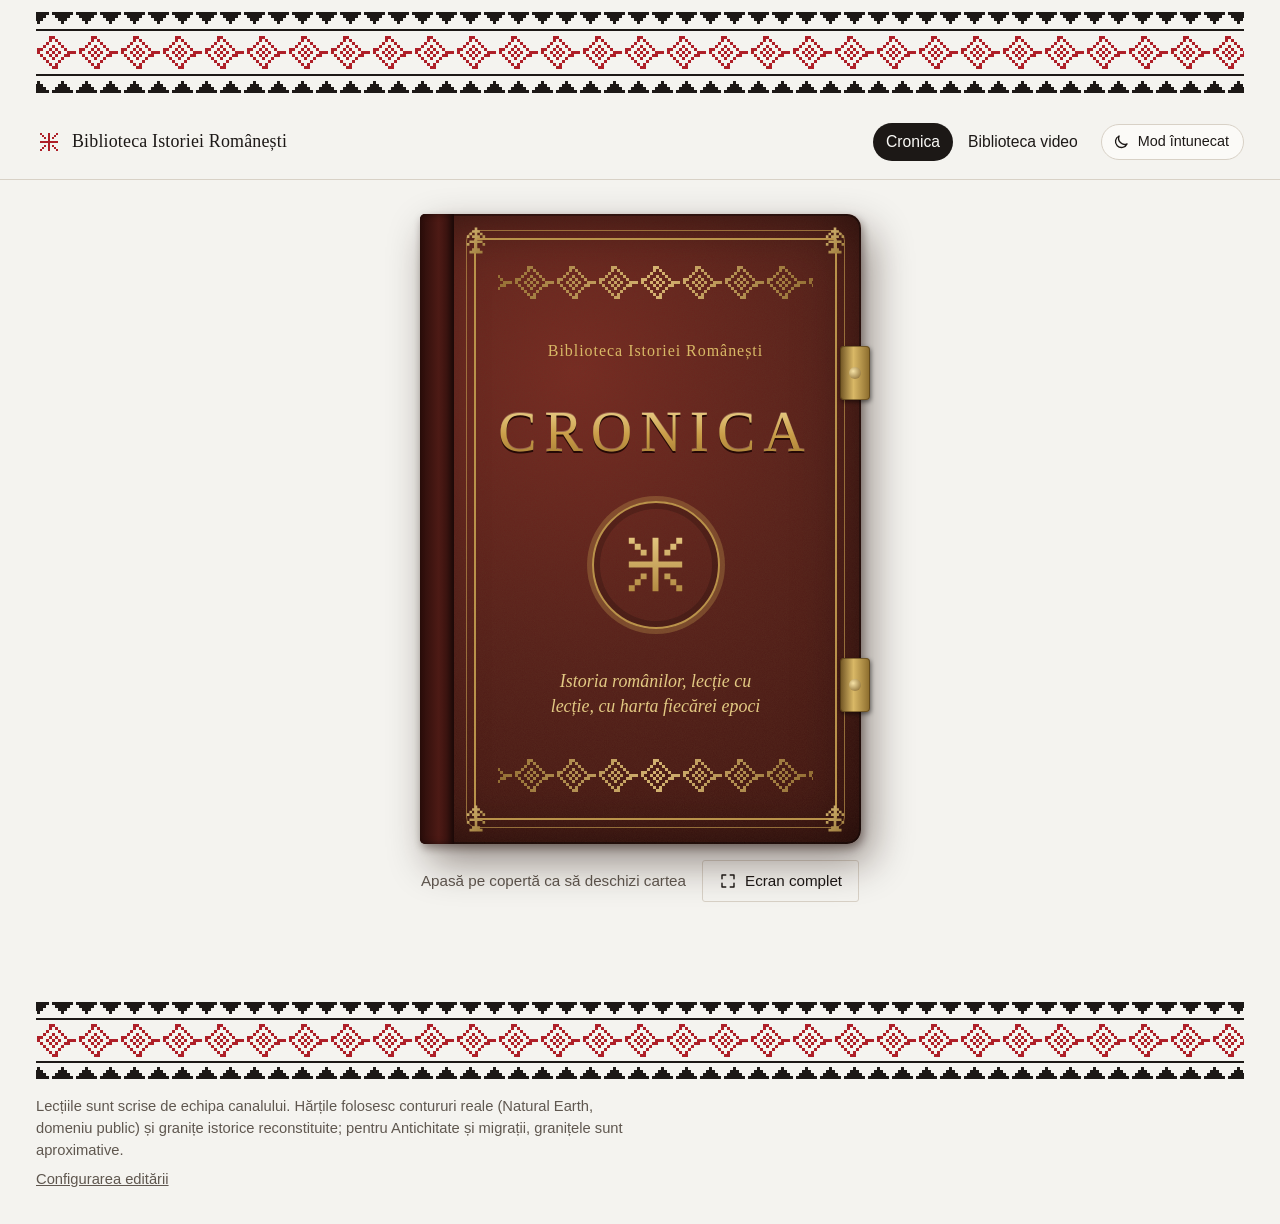
==== commit 1bf1918d: "Cronica ca o carte veche, pe prima pagină, cu ecran complet - Cronica e acum prima pagină a site-ulu" ====
--- a/site/index.html
+++ b/site/index.html
@@ -3,509 +3,48 @@
 <head>
 <meta charset="utf-8">
 <meta name="viewport" content="width=device-width, initial-scale=1, viewport-fit=cover">
-<meta property="og:title" content="Biblioteca Istoriei Românești">
-<meta property="og:description" content="Istoria României pe cronologie și pe hartă, în videoclipuri.">
-<title>Biblioteca Istoriei Românești</title>
-<meta name="description" content="Arhiva video a canalului: istoria României pe cronologie și pe hartă.">
+<meta http-equiv="Content-Security-Policy" content="default-src 'self'; script-src 'self'; style-src 'self' 'unsafe-inline' https://fonts.googleapis.com; font-src https://fonts.gstatic.com; img-src 'self' https: data: blob:; connect-src 'self' https://api.github.com; frame-src https://www.youtube-nocookie.com; object-src 'none'; base-uri 'self'; form-action 'none'">
+<meta name="referrer" content="strict-origin-when-cross-origin">
+<title>Cronica · Biblioteca Istoriei Românești</title>
+<meta name="description" content="Lecții scrise despre istoria românilor, cu hărți istorice și grafice.">
+<meta property="og:title" content="Cronica · Biblioteca Istoriei Românești">
+<meta property="og:description" content="Lecții scrise despre istoria românilor, cu hărți istorice și grafice.">
 <link rel="icon" href="assets/favicon.svg" type="image/svg+xml">
 <link rel="preconnect" href="https://fonts.googleapis.com">
 <link rel="preconnect" href="https://fonts.gstatic.com" crossorigin>
 <link rel="stylesheet" href="https://fonts.googleapis.com/css2?family=Marcellus&family=Alegreya:ital,wght@0,400;0,500;1,400&family=Alegreya+Sans:ital,wght@0,400;0,500;0,700;1,400&family=Alegreya+Sans+SC:wght@500;700&display=swap">
 <link rel="stylesheet" href="assets/baza.css">
-<style>
-/* pagina bibliotecii: cronologie, raft cu videoclipuri, fișa videoclipului */
-/* cronologie */
-.timeline{position:relative;padding-block:28px 28px}
-.tl-scroll{overflow-x:auto;border:1px solid var(--line);border-radius:3px;background:var(--card);scrollbar-width:thin}
-.tl-track{display:grid;grid-template-columns:repeat(11,minmax(118px,1fr));min-width:1298px}
-.era{border-right:1px dashed var(--line);display:grid;grid-template-rows:auto 92px}
-.era:last-child{border-right:0}
-.era-head{all:unset;cursor:pointer;display:grid;gap:2px;padding:20px 10px 8px;min-height:92px;align-content:start;position:relative}
-.era-head::before{content:"";position:absolute;left:0;right:0;top:0;height:12px;background:var(--p);-webkit-mask:var(--m-teeth) repeat-x left top/24px 12px;mask:var(--m-teeth) repeat-x left top/24px 12px}
-.era-head:hover{background:var(--linen)}
-.era-head:focus-visible{outline:2px solid var(--rosu);outline-offset:-2px}
-.era-head[aria-pressed="true"]{background:color-mix(in oklab,var(--rosu) 12%,var(--card))}
-.era-name{font-family:var(--f-display);font-size:1rem;line-height:1.15}
-.era-range{font-size:.8rem;color:var(--ink-2);font-variant-numeric:tabular-nums}
-.era-count{font-size:.78rem;color:var(--ink-2)}
-.era.off .era-head{opacity:.45}
-.lanes{position:relative;margin:0 6px;background:linear-gradient(var(--line),var(--line)) 0 6px/100% 1px no-repeat}
-.dot{position:absolute;width:13px;height:13px;margin-left:-6.5px;border:0;padding:0;cursor:pointer;background:var(--rosu);transform:rotate(45deg);transition:transform .15s,opacity .15s;outline-offset:3px}
-.dot::after{content:"";position:absolute;inset:4px;background:var(--card)}
-.dot:hover,.dot:focus-visible{transform:rotate(45deg) scale(1.45);z-index:2}
-.dot.dim{opacity:.18}
-.tip{position:absolute;z-index:5;pointer-events:none;background:var(--ink);color:var(--linen);padding:6px 10px;border-radius:3px;font-size:.88rem;max-width:260px;line-height:1.3;transform:translate(-50%,calc(-100% - 12px))}
-.tip small{display:block;opacity:.75;font-variant-numeric:tabular-nums}
-
-/* biblioteca: hartă + raft */
-.lib{display:grid;gap:28px;padding-block:8px 48px}
-
-.reg-list{display:grid;grid-template-columns:1fr 1fr;gap:4px 10px;margin:0;padding:0;list-style:none}
-.reg-btn{all:unset;cursor:pointer;display:flex;justify-content:space-between;gap:8px;padding:4px 8px;border-radius:3px;font-size:.93rem}
-.reg-btn:hover{background:var(--linen)}
-.reg-btn:focus-visible{outline:2px solid var(--rosu)}
-.reg-btn[aria-pressed="true"]{background:var(--rosu);color:var(--card)}
-.reg-btn span:last-child{font-variant-numeric:tabular-nums;opacity:.7}
-.reg-list li.wide{grid-column:1/-1}
-.legend{display:flex;align-items:center;gap:8px;font-size:.82rem;color:var(--ink-2)}
-.legend i{flex:1;height:8px;border-radius:1px;background:linear-gradient(90deg,color-mix(in oklab,var(--rosu) 14%,var(--linen-2)),var(--rosu));max-width:120px}
-
-.shelf{display:grid;gap:16px;min-width:0}
-.tools{display:flex;flex-wrap:wrap;gap:10px;align-items:center}
-.status{display:flex;flex-wrap:wrap;gap:8px;align-items:center;min-height:30px}
-.count{font-family:var(--f-display);font-size:1.15rem;margin-right:6px}
-.active{display:inline-flex;align-items:center;gap:6px;font-size:.88rem;background:var(--linen-2);border-radius:2px;padding:3px 4px 3px 10px}
-.active button{all:unset;cursor:pointer;width:20px;height:20px;display:grid;place-items:center;border-radius:2px}
-.active button:hover,.active button:focus-visible{background:var(--line)}
-
-.grid{display:grid;grid-template-columns:repeat(auto-fill,minmax(232px,1fr));gap:20px}
-.card{all:unset;cursor:pointer;display:grid;grid-template-rows:auto 1fr;background:var(--card);border:1px solid var(--line);border-radius:3px;overflow:hidden;transition:transform .15s,border-color .15s}
-.card:hover{transform:translateY(-2px);border-color:var(--rosu)}
-.card:focus-visible{outline:2px solid var(--rosu);outline-offset:2px}
-/* miniatura ca o bucată de scoarță: fond vopsit, motivul temei țesut, colți de lup la margini */
-.thumb{position:relative;aspect-ratio:16/9;max-width:100%;background:var(--p);color:var(--on-pig);overflow:hidden;display:grid;align-content:space-between;padding:20px 14px 22px}
-.thumb::before{content:"";position:absolute;inset:0;background:var(--on-pig);opacity:.13;-webkit-mask:var(--m) repeat center/30px 30px;mask:var(--m) repeat center/30px 30px}
-.thumb::after{content:"";position:absolute;inset:0;background:var(--on-pig);opacity:.55;
-  -webkit-mask:var(--m-teeth) repeat-x left top/16px 8px,var(--m-teethup) repeat-x left bottom/16px 8px;
-  mask:var(--m-teeth) repeat-x left top/16px 8px,var(--m-teethup) repeat-x left bottom/16px 8px}
-.th-era{position:relative;font-family:var(--f-label);font-weight:500;font-size:.78rem;letter-spacing:.07em;opacity:.9}
-.th-year{position:relative;font-family:var(--f-display);font-size:2.1rem;line-height:1;font-variant-numeric:tabular-nums;text-shadow:0 1px 0 rgba(0,0,0,.25)}
-.th-dur{position:absolute;right:10px;top:16px;font-size:.8rem;background:rgba(0,0,0,.45);padding:1px 7px;border-radius:2px;font-variant-numeric:tabular-nums}
-.card-body{padding:12px 14px 14px;display:grid;gap:6px;align-content:start}
-.card-title{font-weight:700;font-size:1.04rem;line-height:1.3}
-.card-meta{font-size:.86rem;color:var(--ink-2)}
-.dlg .thumb{aspect-ratio:16/7;padding:24px 22px 28px}
-.dlg .th-year{font-size:3rem}
-.facts{display:grid;grid-template-columns:auto 1fr;gap:4px 16px;margin:0;font-size:.95rem}
-.facts dt{color:var(--ink-2)}
-.facts dd{margin:0;font-variant-numeric:tabular-nums}
-.nav button small{display:block;color:var(--ink-2);font-size:.8rem}
-.snap-when{color:var(--rosu)}
-.dlg-lectii ul{margin:4px 0 0;padding-left:1.1em}
-.dlg-lectii a{color:var(--voronet)}
-.dlg-lectii .label{margin:0}
-.reg-sub{font-family:var(--f-label);font-size:.8rem;letter-spacing:.05em;color:var(--ink-2);padding:8px 8px 0}
-</style>
+<link rel="stylesheet" href="assets/cronica.css">
 <script src="assets/tema.js"></script>
 </head>
 <body>
 
 <div class="brau wrap" aria-hidden="true"><div class="mo mo-teeth"></div><div class="brau-line"></div><div class="mo mo-romb"></div><div class="brau-line"></div><div class="mo mo-teethup"></div></div>
 
-<header>
+<header class="cr-header">
   <div class="wrap">
-    <div class="topline"><span class="eyebrow"><span class="rozeta" aria-hidden="true"></span><span class="label">Arhiva video a canalului</span></span><div class="top-right"><nav class="site-nav" aria-label="Secțiunile site-ului"><a href="./" aria-current="page">Biblioteca video</a><a href="cronica.html">Cronica</a></nav><button class="theme-btn" id="theme-btn" type="button">Mod întunecat</button></div></div>
-    <h1 class="rubric">Biblioteca Istoriei Românești</h1>
-    <p class="lede">Toate videoclipurile canalului, așezate pe cronologie și pe harta provinciilor istorice. Alege o epocă, o regiune sau o temă și găsește episodul potrivit.</p>
-    <div class="meta" id="stats"></div>
-    <span class="sample" id="sample-badge" hidden>Date de exemplu: canalul va fi conectat în curând</span>
+    <div class="topline"><a class="wordmark" href="./"><span class="rozeta" aria-hidden="true"></span>Biblioteca Istoriei Românești</a>
+      <div class="top-right"><nav class="site-nav" aria-label="Secțiunile site-ului"><a href="./" aria-current="page">Cronica</a><a href="biblioteca.html">Biblioteca video</a></nav>
+      <button class="theme-btn" id="theme-btn" type="button">Mod întunecat</button></div></div>
   </div>
 </header>
 
-<section class="timeline wrap" aria-labelledby="tl-h">
-  <div class="sec-head">
-    <h2 id="tl-h">Cronologie</h2>
-    <span class="label">Apasă pe o epocă: lista și harta trec la perioada ei. Fiecare romb e un videoclip.</span>
-  </div>
-  <div class="tl-scroll" id="tl-scroll"><div class="tl-track" id="tl-track"></div></div>
-  <div class="tip" id="tip" hidden></div>
-</section>
-
-<section class="wrap atlas" aria-labelledby="map-h">
-  <div class="sec-head">
-    <h2 id="map-h">Harta</h2>
-    <div class="seg" role="group" aria-label="Tipul hărții"><button type="button" id="mode-now" aria-pressed="true">Harta actuală</button><button type="button" id="mode-period" aria-pressed="false">Pe perioade</button></div>
-  </div>
-  <div class="atlas-grid">
-    <div class="atlas-map" id="map-host"></div>
-    <div class="atlas-side">
-      <div class="side-block" id="now-side">
-        <div class="legend"><span>puține</span><i></i><span>multe videoclipuri</span></div>
-        <p class="period-note">Culoarea arată câte videoclipuri sunt despre fiecare regiune. Liniile groase sunt granițele de azi. Când alegi o epocă din cronologie, harta arată granițele acelei perioade.</p>
-      </div>
-      <div class="period side-block" id="period" hidden>
-        <div class="period-nav">
-          <button class="step" type="button" id="per-prev" aria-label="Momentul anterior">‹</button>
-          <select id="per-select" aria-label="Momentul istoric afișat pe hartă"></select>
-          <button class="step" type="button" id="per-next" aria-label="Momentul următor">›</button>
-        </div>
-        <p class="snap" id="per-snap"></p>
-        <p class="period-note" id="per-note"></p>
-        <ul class="pol-legend" id="pol-legend"></ul>
-        <p class="period-note">Liniile groase sunt granițe de stat, cele punctate limite de provincii istorice. Alege o epocă din cronologie și harta trece singură la perioada ei. Poți mări harta cu + sau cu dublu clic.</p>
-      </div>
-      <div class="side-block">
-        <h3 class="side-h">Filtrează după regiune</h3>
-        <ul class="reg-list" id="reg-list"></ul>
-      </div>
-    </div>
-  </div>
-</section>
-
-<div class="wrap lib">
-
-  <main class="shelf" aria-label="Videoclipuri">
-    <div class="tools">
-      <label class="search" for="q">
-        <svg width="16" height="16" viewBox="0 0 16 16" aria-hidden="true"><circle cx="7" cy="7" r="5" fill="none" stroke="currentColor" stroke-width="1.6"/><path d="M11 11l4 4" stroke="currentColor" stroke-width="1.6" stroke-linecap="round"/></svg>
-        <input id="q" type="search" placeholder="Caută: Ștefan, 1918, mănăstiri…" autocomplete="off">
-      </label>
-      <select id="sort" aria-label="Ordonează">
-        <option value="chrono">Cronologic</option>
-        <option value="new">Cele mai noi</option>
-        <option value="long">Cele mai lungi</option>
-      </select>
-    </div>
-    <div class="cats" id="cats" role="group" aria-label="Teme"></div>
-    <div class="status" id="status" aria-live="polite"></div>
-    <div class="grid" id="grid"></div>
-  </main>
-</div>
+<main class="wrap cr-main" id="app" tabindex="-1">
+  <p class="cr-loading">Se încarcă cronica…</p>
+</main>
 
 <footer>
   <div class="brau small wrap" aria-hidden="true"><div class="mo mo-teeth"></div><div class="brau-line"></div><div class="mo mo-romb"></div><div class="brau-line"></div><div class="mo mo-teethup"></div></div>
   <div class="wrap">
-    <p id="sample-note" hidden><strong>Date de exemplu.</strong> Titlurile, duratele și datele de publicare sunt inventate. Evenimentele istorice sunt reale; videoclipurile vor fi înlocuite cu cele de pe canal.</p>
-    <p>Harta folosește contururi reale (Natural Earth, domeniu public) și granițe istorice reconstituite după tratatele vremii; pentru Antichitate și migrații, granițele sunt aproximative.</p>
+    <p>Lecțiile sunt scrise de echipa canalului. Hărțile folosesc contururi reale (Natural Earth, domeniu public) și granițe istorice reconstituite; pentru Antichitate și migrații, granițele sunt aproximative.</p>
+    <p><a href="#configurare" class="quiet-link">Configurarea editării</a></p>
   </div>
 </footer>
 
-<div class="overlay" id="ov" hidden>
-  <div class="dlg" role="dialog" aria-modal="true" aria-labelledby="d-title" id="dlg" style="position:relative"></div>
-</div>
-
+<div class="cr-toast" id="toast" role="status" aria-live="polite" hidden></div>
+<div class="overlay" id="modal" hidden><div class="dlg cr-dlg" role="dialog" aria-modal="true" aria-labelledby="modal-h" id="modal-box"></div></div>
 
 <script src="assets/harta.js"></script>
-<script>
-(async function(){
-const grid0 = document.getElementById('grid');
-grid0.innerHTML = '<div class="empty">Se încarcă biblioteca…</div>';
-const H = window.HartaIstorica;
-const geoP = H.incarca('assets/harta-geo.json').catch(() => null);
-let raw;
-try {
-  const r = await fetch('data/videos.json', {cache:'no-cache'});
-  if (!r.ok) throw new Error('HTTP ' + r.status);
-  raw = await r.json();
-} catch (e) {
-  grid0.innerHTML = '<div class="empty">Nu am putut încărca lista de videoclipuri. Reîncarcă pagina peste câteva momente.</div>';
-  return;
-}
-const geo = await geoP;
-const VIDEOS = (Array.isArray(raw) ? raw : (raw.videos || [])).filter(v => v && v.title);
-VIDEOS.forEach(v => { v.id = String(v.id); v.regions = Array.isArray(v.regions) ? v.regions : []; if (typeof v.year !== 'number') v.year = null; });
-const IS_SAMPLE = !Array.isArray(raw) && !!raw.sample;
-document.getElementById('sample-badge').hidden = !IS_SAMPLE;
-document.getElementById('sample-note').hidden = !IS_SAMPLE;
-
-const ERAS = H.EPOCI;
-
-const REGIONS = H.REGIUNI.map(r => ({id: r.id, name: r.n, ist: !!r.ist}));
-const CATS = ['Bătălii și războaie','Domnitori și oameni','Locuri și monumente','Societate și cultură','Momente politice'];
-const CAT_MOTIF = {'Bătălii și războaie':'--m-teeth','Domnitori și oameni':'--m-stea','Locuri și monumente':'--m-pom','Societate și cultură':'--m-carlig','Momente politice':'--m-rombmic'};
-
-const regName = id => (REGIONS.find(r=>r.id===id)||{}).name || id;
-const UNDATED = {id:'fara-data', name:'Fără dată', p:'--e10'};
-const eraOf = y => y==null ? UNDATED : (ERAS.find(e => y>=e.start && y<e.end) || ERAS[ERAS.length-1]);
-const fmtYear = y => y==null ? '—' : y<0 ? `${-y} î.Hr.` : (y<1000 ? `${y} d.Hr.` : String(y));
-const secs = d => { const p=d.split(':').map(Number); return p.length===3 ? p[0]*3600+p[1]*60+p[2] : p[0]*60+p[1]; };
-const norm = s => String(s).toLowerCase().normalize('NFD').replace(/[̀-ͯ]/g,'');
-const esc = s => String(s).replace(/[&<>"']/g, c=>({'&':'&amp;','<':'&lt;','>':'&gt;','"':'&quot;',"'":'&#39;'}[c]));
-const MONTHS=['ian.','feb.','mar.','apr.','mai','iun.','iul.','aug.','sept.','oct.','nov.','dec.'];
-const fmtDate = s => { const [y,m,d]=s.split('-').map(Number); return `${d} ${MONTHS[m-1]} ${y}`; };
-const plural = n => n===1 ? '1 videoclip' : (n%100>=20 || n===0 ? `${n} de videoclipuri` : `${n} videoclipuri`);
-const catText = v => v.category || 'Fără temă';
-const regionsText = v => v.regions.length ? v.regions.map(regName).join(', ') : 'Toată țara';
-
-VIDEOS.forEach(v => { v.era = eraOf(v.year); v.secs = secs(v.duration); v.hay = norm([v.title,v.description||'',catText(v),v.era.name,regionsText(v),fmtYear(v.year)].join(' ')); });
-const byYear = (a,b)=>(a.year??1e9)-(b.year??1e9) || a.title.localeCompare(b.title,'ro');
-const chrono = [...VIDEOS].sort(byYear);
-
-const state = {era:null, region:null, cat:null, q:'', sort:'chrono'};
-
-function matches(v, skip){
-  if (skip!=='era' && state.era && v.era.id!==state.era) return false;
-  if (skip!=='region' && state.region){
-    if (state.region==='national' ? v.regions.length : !v.regions.includes(state.region)) return false;
-  }
-  if (skip!=='cat' && state.cat && v.category!==state.cat) return false;
-  if (state.q){ const words = norm(state.q).split(/\s+/).filter(Boolean); if (!words.every(w=>v.hay.includes(w))) return false; }
-  return true;
-}
-
-/* ---------- stats ---------- */
-(function stats(){
-  const total = VIDEOS.reduce((s,v)=>s+v.secs,0);
-  const h = Math.round(total/3600);
-  const dated = chrono.filter(v=>v.year!=null);
-  if (!VIDEOS.length){ document.getElementById('stats').innerHTML = '<span>Primele videoclipuri apar în curând.</span>'; return; }
-  document.getElementById('stats').innerHTML =
-    `<span><b>${VIDEOS.length}</b> ${VIDEOS.length%100>=20?'de ':''}videoclipuri</span><span><b>${h}</b> ${h%100>=20?'de ':''}ore de istorie</span><span><b>${ERAS.length}</b> epoci</span><span>${dated.length ? `de la <b>${esc(fmtYear(dated[0].year))}</b> la <b>${esc(fmtYear(dated[dated.length-1].year))}</b>` : ''}</span>`;
-})();
-
-/* ---------- timeline ---------- */
-const track = document.getElementById('tl-track');
-const tip = document.getElementById('tip');
-const tlSec = document.querySelector('.timeline');
-const eraEls = {}; const dotEls = [];
-ERAS.forEach(e => {
-  const col = document.createElement('div'); col.className='era'; col.style.setProperty('--p', `var(${e.p})`);
-  const endLabel = e.end>2026 ? 'azi' : fmtYear(e.end);
-  col.innerHTML = `<button class="era-head" type="button" aria-pressed="false" data-era="${e.id}"><span class="era-name">${esc(e.name)}</span><span class="era-range">${esc(fmtYear(e.start))} – ${esc(endLabel)}</span><span class="era-count"></span></button><div class="lanes"></div>`;
-  const lanes = col.querySelector('.lanes');
-  const list = chrono.filter(v=>v.era===e);
-  const laneEnds = [];
-  list.forEach(v => {
-    let pos = (v.year - e.start)/(e.end - e.start); pos = Math.min(.94, Math.max(.06, pos));
-    let lane = laneEnds.findIndex(x => pos - x >= .13); if (lane<0){ lane = laneEnds.length; } if (lane>4) lane = 4;
-    laneEnds[lane] = pos;
-    const d = document.createElement('button'); d.type='button'; d.className='dot';
-    d.style.left = (pos*100)+'%'; d.style.top = (12 + lane*16)+'px';
-    d.setAttribute('aria-label', `${fmtYear(v.year)}: ${v.title}`); d.dataset.id = v.id;
-    d.addEventListener('click', ()=>openVideo(v.id));
-    d.addEventListener('pointerenter', ()=>showTip(d,v)); d.addEventListener('focus', ()=>showTip(d,v));
-    d.addEventListener('pointerleave', hideTip); d.addEventListener('blur', hideTip);
-    lanes.appendChild(d); dotEls.push({el:d, v});
-  });
-  col.querySelector('.era-head').addEventListener('click', ()=>selectEra(e.id));
-  track.appendChild(col); eraEls[e.id] = col;
-});
-function showTip(d,v){
-  const r = d.getBoundingClientRect(), s = tlSec.getBoundingClientRect();
-  tip.innerHTML = `<small>${esc(fmtYear(v.year))}, ${esc(v.duration)}</small>${esc(v.title)}`;
-  tip.hidden = false;
-  const w = tip.offsetWidth; let x = r.left + r.width/2 - s.left;
-  x = Math.max(w/2 + 4, Math.min(s.width - w/2 - 4, x));
-  tip.style.left = x+'px'; tip.style.top = (r.top - s.top)+'px';
-}
-function hideTip(){ tip.hidden = true; }
-document.getElementById('tl-scroll').addEventListener('scroll', hideTip, {passive:true});
-
-/* ---------- harta ---------- */
-/* Geometria și momentele istorice sunt în assets/harta.js și assets/harta-geo.json. */
-const SNAPS = H.SNAPS;
-SNAPS.forEach(s => { s.era = eraOf(s.an).id; });
-const mapHost = document.getElementById('map-host');
-const map = geo ? H.creeaza(mapHost, geo, {
-  interactiv: true, formatNumar: plural,
-  eticheta: 'Harta provinciilor istorice ale României și a teritoriilor vecine',
-  laRegiune: id => { state.region = state.region===id ? null : id; render(); }
-}) : null;
-if (!geo) mapHost.innerHTML = '<div class="empty">Harta nu s-a putut încărca. Reîncarcă pagina.</div>';
-
-/* lista de regiuni pentru filtrare */
-const regList = document.getElementById('reg-list');
-const regBtns = {};
-const addRegBtn = (id, name, wide) => {
-  const li = document.createElement('li'); if (wide) li.className = 'wide';
-  const b = document.createElement('button'); b.type='button'; b.className='reg-btn'; b.setAttribute('aria-pressed','false');
-  b.innerHTML = `<span>${esc(name)}</span><span></span>`;
-  b.addEventListener('click', () => { state.region = state.region===id ? null : id; render(); });
-  li.appendChild(b); regList.appendChild(li); regBtns[id] = b;
-};
-REGIONS.filter(r => !r.ist).forEach(r => addRegBtn(r.id, r.name));
-{ const li = document.createElement('li'); li.className = 'wide reg-sub'; li.textContent = 'Teritorii istorice, azi în alte state'; regList.appendChild(li); }
-REGIONS.filter(r => r.ist).forEach(r => addRegBtn(r.id, r.name, r.id==='bucovina-nord'));
-addRegBtn('national', 'Toată țara (teme naționale)', true);
-
-/* modul hărții și momentul istoric; epoca aleasă în cronologie mută harta la perioada ei */
-let mapMode = 'now', snapIdx = H.AZI;
-const perSel = document.getElementById('per-select');
-ERAS.forEach(e => {
-  const og = document.createElement('optgroup'); og.label = e.name;
-  SNAPS.forEach((s, i) => { if (s.era === e.id) { const o = document.createElement('option'); o.value = i; o.textContent = `${s.cand}: ${s.titlu}`; og.appendChild(o); } });
-  if (og.children.length) perSel.appendChild(og);
-});
-function setSnap(i){ snapIdx = i; state.era = SNAPS[i].era; render(); }
-function syncSnapToEra(){ if (state.era && SNAPS[snapIdx].era !== state.era){ const i = SNAPS.findIndex(s => s.era === state.era); if (i >= 0) snapIdx = i; } }
-function selectEra(id){
-  state.era = state.era===id ? null : id;
-  if (state.era) { mapMode = 'period'; syncSnapToEra(); }
-  render();
-}
-perSel.addEventListener('change', () => setSnap(+perSel.value));
-document.getElementById('per-prev').addEventListener('click', () => { if (snapIdx > 0) setSnap(snapIdx - 1); });
-document.getElementById('per-next').addEventListener('click', () => { if (snapIdx < SNAPS.length - 1) setSnap(snapIdx + 1); });
-function setMode(m){ mapMode = m; if (m === 'period') syncSnapToEra(); render(); }
-document.getElementById('mode-now').addEventListener('click', () => setMode('now'));
-document.getElementById('mode-period').addEventListener('click', () => setMode('period'));
-
-function renderMap(){
-  if (mapMode === 'period') syncSnapToEra();
-  const period = mapMode === 'period';
-  const snap = SNAPS[snapIdx];
-  const counts = {}; let max = 1;
-  REGIONS.forEach(r => { counts[r.id] = VIDEOS.filter(v => matches(v,'region') && v.regions.includes(r.id)).length; max = Math.max(max, counts[r.id]); });
-  counts.national = VIDEOS.filter(v => matches(v,'region') && !v.regions.length).length;
-  if (map) map.randeaza({mod: period ? 'perioada' : 'acum', snap: snapIdx, numar: counts, max, selectat: state.region});
-  Object.entries(regBtns).forEach(([id, b]) => { b.lastChild.textContent = counts[id]; b.setAttribute('aria-pressed', state.region===id); });
-  document.getElementById('mode-now').setAttribute('aria-pressed', !period);
-  document.getElementById('mode-period').setAttribute('aria-pressed', period);
-  document.getElementById('period').hidden = !period;
-  document.getElementById('now-side').hidden = period;
-  if (!period) return;
-  perSel.value = snapIdx;
-  document.getElementById('per-prev').disabled = snapIdx <= 0;
-  document.getElementById('per-next').disabled = snapIdx >= SNAPS.length - 1;
-  document.getElementById('per-snap').innerHTML = `<span class="snap-when">${esc(snap.cand)}</span> ${esc(snap.titlu)}` + (snap.zona ? '<span class="approx">granițe aproximative</span>' : '');
-  document.getElementById('per-note').textContent = snap.nota;
-  document.getElementById('pol-legend').innerHTML = H.legenda(snapIdx).map(l =>
-    `<li><i style="background:${H.culoare(l.pol)}"></i><span>${esc(l.nume)}</span><small>${esc(l.membri.join(', '))}</small></li>`).join('');
-}
-
-/* ---------- categories & controls ---------- */
-const catsEl = document.getElementById('cats');
-const catBtns = {};
-CATS.forEach(c=>{
-  const b = document.createElement('button'); b.type='button'; b.className='chip'; b.textContent=c; b.style.setProperty('--m', `var(${CAT_MOTIF[c]})`); b.setAttribute('aria-pressed','false');
-  b.addEventListener('click', ()=>{ state.cat = state.cat===c ? null : c; render(); });
-  catsEl.appendChild(b); catBtns[c]=b;
-});
-const qEl = document.getElementById('q');
-qEl.addEventListener('input', ()=>{ state.q = qEl.value.trim(); render(); });
-const sortEl = document.getElementById('sort');
-sortEl.addEventListener('change', ()=>{ state.sort = sortEl.value; render(); });
-
-/* ---------- render ---------- */
-const grid = document.getElementById('grid');
-const statusEl = document.getElementById('status');
-let shown = [];
-
-function thumbHTML(v){
-  const img = v.thumbnail ? `<img class="th-img" src="${esc(v.thumbnail)}" alt="" loading="lazy" referrerpolicy="no-referrer">` : '';
-  return `<div class="thumb${img?' has-img':''}" style="--p:var(${v.era.p});--m:var(${CAT_MOTIF[v.category]||'--m-rombmic'})">${img}<span class="th-era">${esc(v.era.name)}</span><span class="th-year">${esc(fmtYear(v.year))}</span><span class="th-dur">${esc(v.duration)}</span></div>`;
-}
-
-function render(){
-  // timeline
-  ERAS.forEach(e=>{
-    const col = eraEls[e.id]; const n = VIDEOS.filter(v=>v.era===e && matches(v,'era')).length;
-    col.querySelector('.era-count').textContent = plural(n);
-    col.querySelector('.era-head').setAttribute('aria-pressed', state.era===e.id);
-    col.classList.toggle('off', !!state.era && state.era!==e.id);
-  });
-  dotEls.forEach(({el,v})=> el.classList.toggle('dim', !matches(v)));
-
-  renderMap();
-
-  // categories
-  Object.entries(catBtns).forEach(([c,b])=> b.setAttribute('aria-pressed', state.cat===c));
-
-  // results
-  shown = VIDEOS.filter(v=>matches(v));
-  if (state.sort==='chrono') shown.sort(byYear);
-  else if (state.sort==='new') shown.sort((a,b)=>b.published.localeCompare(a.published));
-  else shown.sort((a,b)=>b.secs-a.secs);
-
-  grid.innerHTML = shown.length ? shown.map(v=>`
-    <button class="card" type="button" data-id="${esc(v.id)}">
-      ${thumbHTML(v)}
-      <span class="card-body">
-        <span class="card-title">${esc(v.title)}</span>
-        <span class="card-meta">${esc(catText(v))}, ${esc(regionsText(v))}</span>
-      </span>
-    </button>`).join('') :
-    `<div class="empty">Niciun videoclip nu se potrivește cu filtrele alese.<br><button class="reset" type="button" data-reset>Arată toate videoclipurile</button></div>`;
-
-  // status chips
-  const chips = [];
-  if (state.era) chips.push(['era', ERAS.find(e=>e.id===state.era).name]);
-  if (state.region) chips.push(['region', state.region==='national' ? 'Toată țara' : regName(state.region)]);
-  if (state.cat) chips.push(['cat', state.cat]);
-  if (state.q) chips.push(['q', `„${state.q}”`]);
-  statusEl.innerHTML = `<span class="count">${plural(shown.length)}</span>` +
-    chips.map(([k,l])=>`<span class="active">${esc(l)}<button type="button" data-clear="${k}" aria-label="Elimină filtrul ${esc(l)}">×</button></span>`).join('') +
-    (chips.length>1 ? `<button class="reset" type="button" data-reset>Resetează tot</button>` : '');
-}
-
-grid.addEventListener('click', e=>{
-  const c = e.target.closest('.card'); if (c) return openVideo(c.dataset.id);
-  if (e.target.closest('[data-reset]')) resetAll();
-});
-statusEl.addEventListener('click', e=>{
-  const b = e.target.closest('[data-clear]');
-  if (b){ const k=b.dataset.clear; if(k==='q'){ state.q=''; qEl.value=''; } else state[k]=null; render(); return; }
-  if (e.target.closest('[data-reset]')) resetAll();
-});
-function resetAll(){ state.era=state.region=state.cat=null; state.q=''; qEl.value=''; render(); }
-
-/* ---------- detail dialog ---------- */
-const ov = document.getElementById('ov'); const dlg = document.getElementById('dlg');
-let lastFocus = null, openId = null;
-function openVideo(id, fromHash){
-  id = String(id); const v = VIDEOS.find(x=>x.id===id); if (!v) return;
-  if (!openId) lastFocus = document.activeElement;
-  openId = id;
-  const i = chrono.indexOf(v), prev = chrono[i-1], next = chrono[i+1];
-  const link = v.url
-    ? `<a class="btn primary" href="${esc(v.url)}" target="_blank" rel="noopener">Vezi pe YouTube</a>`
-    : `<span class="btn primary" aria-disabled="true">Vezi pe YouTube</span><span class="label">Link-ul apare după conectarea canalului</span>`;
-  dlg.innerHTML = `
-    <button class="close" type="button" aria-label="Închide" data-close>×</button>
-    ${thumbHTML(v)}
-    <div class="dlg-body">
-      <h3 id="d-title">${esc(v.title)}</h3>
-      ${v.description ? `<p>${esc(v.description)}</p>` : ''}
-      <dl class="facts">
-        <dt>Anul</dt><dd>${esc(fmtYear(v.year))}</dd>
-        <dt>Epoca</dt><dd>${esc(v.era.name)}</dd>
-        <dt>Regiuni</dt><dd>${esc(regionsText(v))}</dd>
-        <dt>Temă</dt><dd>${esc(catText(v))}</dd>
-        <dt>Durată</dt><dd>${esc(v.duration)}</dd>
-        <dt>Publicat</dt><dd>${v.published ? esc(fmtDate(v.published)) : '—'}</dd>
-      </dl>
-      <div class="actions">${link}</div>
-      <div class="dlg-lectii" id="dlg-lectii"></div>
-      <div class="nav">
-        <button type="button" ${prev?`data-go="${esc(prev.id)}"`:'disabled'}>${prev?`<small>Videoclipul anterior</small>${esc(fmtYear(prev.year)+': '+prev.title)}`:''}</button>
-        <button type="button" style="text-align:right" ${next?`data-go="${esc(next.id)}"`:'disabled'}>${next?`<small>Videoclipul următor</small>${esc(fmtYear(next.year)+': '+next.title)}`:''}</button>
-      </div>
-    </div>`;
-  lectiiPentru(v).then(list => { const box = document.getElementById('dlg-lectii'); if (!box || openId !== id || !list.length) return;
-    box.innerHTML = `<p class="label">Citește și în Cronică</p><ul>${list.map(l => `<li><a href="cronica.html#l-${encodeURIComponent(l.id)}">${esc(l.titlu)}</a></li>`).join('')}</ul>`; });
-  ov.hidden = false; document.body.style.overflow='hidden';
-  dlg.scrollTop = 0;
-  dlg.querySelector('[data-close]').focus();
-  if (!fromHash && location.hash !== '#v-'+id) location.hash = 'v-'+id;
-}
-let cuprinsP = null;
-function lectiiPentru(v){
-  cuprinsP = cuprinsP || fetch('cronica/cuprins.json', {cache:'no-cache'}).then(r => r.ok ? r.json() : {lectii:[]}).then(d => Array.isArray(d.lectii) ? d.lectii : []).catch(() => []);
-  return cuprinsP.then(all => all.filter(l => l && l.id && l.titlu && typeof l.an === 'number' && eraOf(l.an) === v.era)
-    .sort((a, b) => Math.abs(a.an - (v.year ?? a.an)) - Math.abs(b.an - (v.year ?? b.an))).slice(0, 3));
-}
-function closeVideo(){
-  if (!openId) return;
-  openId = null; ov.hidden = true; document.body.style.overflow='';
-  if (location.hash) { try { history.replaceState(null,'',location.pathname+location.search); } catch(e){ location.hash=''; } }
-  if (lastFocus && lastFocus.focus) lastFocus.focus();
-}
-ov.addEventListener('click', e=>{
-  if (e.target===ov || e.target.closest('[data-close]')) return closeVideo();
-  const g = e.target.closest('[data-go]'); if (g) openVideo(g.dataset.go);
-});
-document.addEventListener('keydown', e=>{
-  if (ov.hidden) return;
-  if (e.key==='Escape') closeVideo();
-  if (e.key==='Tab'){
-    const f = [...dlg.querySelectorAll('button:not([disabled]),a[href]')]; if(!f.length) return;
-    if (e.shiftKey && document.activeElement===f[0]){ e.preventDefault(); f[f.length-1].focus(); }
-    else if (!e.shiftKey && document.activeElement===f[f.length-1]){ e.preventDefault(); f[0].focus(); }
-  }
-});
-function fromHash(){
-  const m = /^#v-(.+)$/.exec(location.hash);
-  if (m) openVideo(decodeURIComponent(m[1]), true); else if (openId){ openId=null; ov.hidden=true; document.body.style.overflow=''; }
-}
-window.addEventListener('hashchange', fromHash);
-
-{ const q = new URLSearchParams(location.search), ep = q.get('epoca'), rg = q.get('regiune');
-  if (rg && (REGIONS.some(r => r.id === rg) || rg === 'national')) state.region = rg;
-  if (ep && ERAS.some(e => e.id === ep)) { selectEra(ep); document.getElementById('map-h').scrollIntoView(); } }
-render();
-fromHash();
-})();
-</script>
-
+<script src="assets/cronica.js"></script>
 </body>
 </html>
--- a/site/assets/baza.css
+++ b/site/assets/baza.css
@@ -223,3 +223,11 @@
 .chip[aria-pressed="true"]::before{color:var(--card)}
 .empty{padding:40px 20px;text-align:center;border:1px dashed var(--line);border-radius:3px;color:var(--ink-2)}
 .reset{all:unset;cursor:pointer;font-size:.88rem;color:var(--rosu);text-decoration:underline;text-underline-offset:3px}
+@media (max-width:560px){
+  header .wrap{padding-block:14px}
+  .brau{padding-block:8px}
+  .topline{gap:10px}
+  .top-right{width:100%;justify-content:space-between;flex-wrap:nowrap}
+  .theme-btn{padding:7px}
+  .theme-btn span{position:absolute;width:1px;height:1px;overflow:hidden;clip:rect(0 0 0 0);white-space:nowrap}
+}
--- a/site/assets/cronica.css
+++ b/site/assets/cronica.css
@@ -0,0 +1,410 @@
+/* Cronica: pagini de letopiseț. Inițiale roșii, text cu serife, harta perioadei mereu alături. */
+.cr-main{padding-block:8px 56px;min-height:60vh;outline:none}
+.cr-main.larg{max-width:none}
+.cr-loading{color:var(--ink-2);padding:40px 0}
+.cr-header .wrap{padding-block:18px 18px}
+.quiet-link{color:var(--ink-2)}
+.linkbtn{all:unset;cursor:pointer;color:var(--voronet);text-decoration:underline;text-underline-offset:3px;font-size:.95rem}
+.linkbtn:focus-visible{outline:2px solid var(--rosu);outline-offset:2px}
+.btn.danger{border-color:var(--rosu);color:var(--rosu)}
+.btn.danger:hover{background:var(--rosu);color:var(--card)}
+.btn:disabled{opacity:.5;cursor:default}
+.crumbs{margin:4px 0 18px}
+.crumbs a{color:var(--voronet);font-size:.98rem}
+.hint{margin:0;font-size:.88rem;color:var(--ink-2)}
+.sample{font-size:.85rem}
+.mini-sample{color:var(--rosu)}
+
+/* ---------- cuprinsul ---------- */
+.cr-hero{display:grid;gap:14px;padding:30px 0 26px;border-bottom:1px solid var(--line);margin-bottom:22px}
+.cr-title{font-size:clamp(3rem,9vw,5.6rem);line-height:.95;letter-spacing:.02em}
+.cr-title::first-letter{color:var(--rosu);font-size:1.32em;line-height:.8}
+.cr-hero .lede{font-family:var(--f-serif);font-size:1.2rem;line-height:1.55;max-width:56ch;color:var(--ink-2);margin:0}
+.cr-hero-actions{display:flex;flex-wrap:wrap;gap:14px;align-items:center}
+.cr-tools{display:flex;gap:10px;margin-bottom:12px}
+.cr-tools .search{max-width:520px}
+.cr-eras{display:flex;flex-wrap:wrap;gap:6px;margin-bottom:26px}
+.era-chip{all:unset;cursor:pointer;display:inline-flex;align-items:center;gap:8px;font-size:.95rem;padding:5px 12px 5px 9px;border:1px solid var(--line);border-radius:2px;background:var(--card)}
+.era-chip::before{content:"";width:10px;height:10px;background:var(--p);transform:rotate(45deg)}
+.era-chip:hover{border-color:var(--ink-2)}
+.era-chip:focus-visible{outline:2px solid var(--rosu)}
+.era-chip[aria-pressed="true"]{background:var(--ink);color:var(--card);border-color:var(--ink)}
+.cr-era{margin-bottom:34px}
+.cr-era-h{display:flex;align-items:baseline;gap:14px;flex-wrap:wrap;font-size:1.55rem;padding-bottom:14px;position:relative;margin-bottom:6px}
+.cr-era-h small{font-family:var(--f-body);font-size:.95rem;color:var(--ink-2)}
+.cr-era-h::after{content:"";position:absolute;left:0;bottom:0;width:min(100%,360px);height:9px;background:var(--p);-webkit-mask:var(--m-teeth) repeat-x left center/18px 9px;mask:var(--m-teeth) repeat-x left center/18px 9px}
+.cr-rows{list-style:none;margin:0;padding:0}
+.cr-row{display:grid;grid-template-columns:118px minmax(0,1fr) auto;gap:6px 22px;align-items:start;padding:18px 4px;border-bottom:1px dashed var(--line);color:inherit;text-decoration:none}
+.cr-row:hover .cr-row-title{color:var(--rosu)}
+.cr-row:focus-visible{outline:2px solid var(--rosu);outline-offset:2px}
+.cr-row-year{font-family:var(--f-display);font-size:1.12rem;color:var(--rosu);padding-top:4px;font-variant-numeric:lining-nums}
+.cr-row-text{display:grid;gap:4px;min-width:0}
+.cr-row-title{font-family:var(--f-display);font-size:1.45rem;line-height:1.15;transition:color .15s}
+.cr-row-sum{font-family:var(--f-serif);font-size:1.06rem;line-height:1.5;color:var(--ink-2);max-width:68ch}
+.cr-row-meta{font-size:.9rem;color:var(--ink-2)}
+.cr-row-img{width:84px}
+.cr-row-img img{display:block;width:84px;height:104px;object-fit:cover;object-position:50% 18%;border-radius:42px 42px 3px 3px;border:1px solid var(--aur);padding:3px;background:var(--card)}
+@media (max-width:640px){.cr-row{grid-template-columns:minmax(0,1fr) auto}.cr-row-year{grid-column:1/-1;padding:0}.cr-row-img,.cr-row-img img{width:64px}.cr-row-img img{height:80px}}
+
+/* ---------- lecția ---------- */
+.lesson-grid{display:grid;grid-template-columns:minmax(0,1fr);grid-template-areas:"head" "map" "body" "nav";gap:26px}
+.lesson-head{grid-area:head}
+.lesson-body{grid-area:body;min-width:0}
+.lesson-nav{grid-area:nav}
+.lesson-map{grid-area:map;min-width:0}
+@media (min-width:1080px){
+  .lesson-grid{grid-template-columns:minmax(0,1fr) minmax(360px,440px);grid-template-areas:"head map" "body map" "nav map";column-gap:52px;align-items:start}
+  .lesson-map{position:sticky;top:14px;max-height:calc(100vh - 28px);overflow:auto;scrollbar-width:thin}
+}
+.frontispiciu{height:12px;margin-bottom:22px;display:block}
+.frontispiciu .mo-teeth{display:block;height:12px;background:var(--p);-webkit-mask:var(--m-teeth) repeat-x left center/24px 12px;mask:var(--m-teeth) repeat-x left center/24px 12px}
+.lesson-head-in{display:flex;gap:28px;align-items:flex-start}
+.lesson-titles{flex:1;min-width:0;display:grid;gap:12px}
+.lesson-when{margin:0;font-size:1.02rem;color:var(--ink-2)}
+.lesson-head h1{font-size:clamp(2.3rem,5vw,3.5rem);line-height:1.05;max-width:20ch}
+.lesson-head h1::first-letter{color:var(--rosu)}
+.lesson-head .lede{font-family:var(--f-serif);font-size:1.22rem;line-height:1.55;color:var(--ink-2);margin:0;max-width:60ch}
+.lesson-meta{display:flex;flex-wrap:wrap;gap:4px 18px;margin:16px 0 0;font-size:.95rem;color:var(--ink-2)}
+.lesson-tools{display:flex;flex-wrap:wrap;gap:10px;margin-top:16px}
+.lesson-cover{margin:0}
+.lesson-cover img{display:block}
+.lesson-cover figcaption{font-size:.8rem;color:var(--ink-2);margin-top:6px;line-height:1.35}
+.lesson-cover.portret,.lesson-cover.auto{flex:none;width:170px}
+.lesson-cover.portret img,.lesson-cover.auto img{width:170px;height:212px;object-fit:cover;object-position:50% 15%;border-radius:85px 85px 4px 4px;border:1px solid var(--aur);padding:4px;background:var(--card)}
+.lesson-cover.peisaj{display:none}
+.lesson-cover-wide{margin:22px 0 0}
+.lesson-cover-wide img{display:block;width:100%;max-height:380px;object-fit:cover;border-radius:3px;border:1px solid var(--line)}
+.lesson-cover-wide figcaption{font-size:.84rem;color:var(--ink-2);margin-top:6px}
+@media (max-width:640px){.lesson-head-in{flex-direction:column-reverse;gap:16px}.lesson-cover.portret,.lesson-cover.auto{width:120px}.lesson-cover.portret img,.lesson-cover.auto img{width:120px;height:150px}}
+.img-broken{display:none!important}
+
+/* corpul lecției: text cu serife, inițială roșie */
+.lesson-body{font-family:var(--f-serif);font-size:1.14rem;line-height:1.72;max-width:70ch}
+.lesson-body .b{margin:0 0 1.35em}
+.b-text p{margin:0 0 .9em}
+.b-text p:last-child{margin-bottom:0}
+.b-text h3{font-family:var(--f-display);font-size:1.2rem;margin:1.2em 0 .4em}
+.b-text ul,.b-text ol{margin:0 0 .9em;padding-left:1.3em}
+.b-text li{margin-bottom:.3em}
+.b-text li::marker{color:var(--rosu)}
+.b-text blockquote{margin:0 0 .9em;padding-left:1em;border-left:2px solid var(--aur);font-style:italic}
+.lesson-body a{color:var(--voronet)}
+.lesson-body > .b-intai > p:first-child::first-letter{
+  font-family:var(--f-display);color:var(--rosu);float:left;font-size:3.55em;line-height:.82;padding:.06em .1em 0 0;margin-top:.04em}
+.b-titlu{font-size:1.65rem;line-height:1.2;margin-top:1.6em!important;display:flex;align-items:center;gap:12px}
+.b-titlu::before{content:"";width:16px;height:16px;flex:none;background:var(--rosu);-webkit-mask:var(--m-rombmic) center/16px 16px no-repeat;mask:var(--m-rombmic) center/16px 16px no-repeat}
+.b-citat{margin-inline:0;padding:6px 0 6px 52px;position:relative}
+.b-citat::before{content:"„";position:absolute;left:0;top:-.28em;font-family:var(--f-display);font-size:4.4rem;line-height:1;color:var(--rosu)}
+.b-citat blockquote{margin:0;font-style:italic;font-size:1.22rem;line-height:1.6}
+.b-citat blockquote p{margin:0 0 .5em}
+.b-citat figcaption{font-family:var(--f-body);font-size:.95rem;color:var(--ink-2);display:grid;gap:2px}
+.cit-autor{color:var(--ink);font-weight:700}
+.b-fapte{background:var(--card);border:1px solid var(--line);border-radius:3px;padding:24px 22px 18px;position:relative;font-family:var(--f-body);font-size:1rem}
+.b-fapte::before{content:"";position:absolute;left:0;right:0;top:0;height:9px;background:var(--p);-webkit-mask:var(--m-teeth) repeat-x left top/18px 9px;mask:var(--m-teeth) repeat-x left top/18px 9px}
+.b-fapte h3{font-size:1.15rem;margin-bottom:10px}
+.b-fapte dl{display:grid;grid-template-columns:minmax(110px,auto) 1fr;gap:6px 18px;margin:0}
+.b-fapte dt{color:var(--ink-2)}
+.b-fapte dd{margin:0}
+.b-cron{margin-inline:0}
+.b-h{font-family:var(--f-display);font-size:1.2rem;margin-bottom:12px}
+.b-cron ol{list-style:none;margin:0;padding:0 0 0 6px;border-left:1px solid var(--line);margin-left:6px}
+.b-cron li{position:relative;display:grid;grid-template-columns:120px 1fr;gap:4px 16px;padding:0 0 14px 22px}
+.b-cron li::before{content:"";position:absolute;left:-13px;top:.42em;width:11px;height:11px;background:var(--rosu);transform:rotate(45deg);box-shadow:0 0 0 3px var(--linen)}
+.cr-an{font-family:var(--f-display);color:var(--rosu);font-size:1.02rem;line-height:1.6;font-variant-numeric:lining-nums}
+.cr-ev{line-height:1.55}
+@media (max-width:640px){.b-cron li{grid-template-columns:1fr}}
+.b-img{margin-inline:0}
+.b-img img{display:block;width:100%;height:auto;border-radius:2px;border:1px solid var(--line);background:var(--card)}
+.b-img figcaption{font-family:var(--f-body);font-size:.9rem;color:var(--ink-2);margin-top:8px;line-height:1.45}
+.img-src{display:block;font-size:.82rem}
+
+/* hartă în text: pe ecrane late doar trimite la harta de alături */
+.b-harta{margin-inline:0}
+.cue-in{display:flex;gap:14px;align-items:flex-start;border:1px solid var(--line);border-left:3px solid var(--voronet);background:var(--card);border-radius:3px;padding:14px 16px;font-family:var(--f-body);font-size:1rem;transition:border-color .2s}
+.b-harta.activ .cue-in{border-color:var(--voronet)}
+.cue-ico{flex:none;width:22px;height:22px;margin-top:2px;background:var(--voronet);-webkit-mask:var(--m-stea) center/22px 22px no-repeat;mask:var(--m-stea) center/22px 22px no-repeat}
+.cue-t{margin:0 0 2px;font-family:var(--f-display);font-size:1.08rem}
+.cue-x{margin:0 0 6px;color:var(--ink-2)}
+.cue-btns{display:flex;flex-wrap:wrap;gap:4px 14px}
+.cue-map{display:none}
+@media (max-width:1079px){.cue-btns,.cue-t,.cue-ico{display:none}.cue-map{display:block;margin-top:12px}.cue-in{border:0;border-left:3px solid var(--voronet);border-radius:0;background:none;padding:2px 0 2px 12px}.cue-x{margin:0}}
+.bh-leg-d summary{cursor:pointer;font-family:var(--f-body);font-weight:700;font-size:.95rem;margin:4px 0 8px}
+.snap-when{color:var(--rosu)}
+
+/* panoul cu harta lecției */
+.lm-in{background:var(--card);border:1px solid var(--line);border-radius:3px;padding:14px;display:grid;gap:10px}
+.lm-snap{margin:0;font-family:var(--f-display);font-size:1.08rem;line-height:1.3}
+.lm-seg{flex-wrap:wrap}
+.lm-note{margin:0;font-size:.9rem;color:var(--ink-2);line-height:1.5}
+.lm-leg-d summary{cursor:pointer;font-weight:700;font-size:.95rem;margin-bottom:8px}
+.lm-leg{font-size:.88rem}
+.lm-leg small{font-size:.8rem}
+.bh-top{display:flex;flex-wrap:wrap;gap:8px 14px;align-items:center;margin-bottom:8px;font-family:var(--f-body)}
+.bh-top .snap{font-size:1rem}
+.bh-note{font-family:var(--f-body);margin:8px 0}
+.bh-leg{font-family:var(--f-body);font-size:.88rem}
+.b-harta figcaption,.cue-map figcaption{font-family:var(--f-body);font-size:.92rem;color:var(--ink-2);margin-top:6px}
+
+/* grafice */
+.b-grafic{margin-inline:0;position:relative;font-family:var(--f-body)}
+.bg-title{font-family:var(--f-display);font-size:1.18rem;margin-bottom:10px;line-height:1.3}
+.bg-plot{width:100%}
+.bg-svg{display:block;overflow:visible}
+.bg-axis{stroke:var(--ink-2);stroke-width:1}
+.bg-grid{stroke:var(--line);stroke-width:1}
+.bg-lab{fill:var(--ink);font-size:15px}
+.bg-val{fill:var(--ink);font-size:14px;font-weight:500;font-variant-numeric:tabular-nums}
+.bg-bar{fill:var(--rosu);transition:opacity .15s}
+.bg-row{outline:none;cursor:default}
+.bg-row.on .bg-bar,.bg-row:focus-visible .bg-bar{opacity:.78}
+.bg-row:focus-visible .bg-lab{text-decoration:underline}
+.bg-hit{fill:transparent}
+.bg-tick{fill:var(--ink-2);font-size:12px;font-variant-numeric:tabular-nums}
+.bg-line{fill:none;stroke:var(--rosu);stroke-width:2;stroke-linejoin:round;stroke-linecap:round}
+.bg-dot{fill:var(--rosu);stroke:var(--card);stroke-width:2}
+.bg-end{fill:var(--ink);font-size:13px;font-weight:600}
+.bg-cross{stroke:var(--ink-2);stroke-width:1}
+.bg-svg:focus-visible{outline:2px solid var(--rosu);outline-offset:4px}
+.bg-tip{position:absolute;z-index:3;pointer-events:none;background:var(--ink);color:var(--linen);border-radius:3px;padding:6px 10px;font-size:.88rem;display:grid;line-height:1.3;white-space:nowrap}
+.bg-tip strong{font-size:1rem;font-variant-numeric:tabular-nums}
+.bg-src{margin:8px 0 0;font-size:.85rem;color:var(--ink-2)}
+.bg-table{margin-top:6px;font-size:.9rem}
+.bg-table summary{cursor:pointer;color:var(--voronet)}
+.bg-table table{border-collapse:collapse;margin-top:8px;min-width:260px}
+.bg-table th,.bg-table td{text-align:left;padding:4px 14px 4px 0;border-bottom:1px solid var(--line)}
+.bg-table td:last-child{text-align:right;font-variant-numeric:tabular-nums}
+
+/* videoclipuri */
+.bv-card{display:grid;grid-template-columns:150px 1fr;gap:16px;align-items:center;color:inherit;text-decoration:none;border:1px solid var(--line);border-radius:3px;background:var(--card);overflow:hidden;font-family:var(--f-body)}
+.bv-card:hover{border-color:var(--rosu)}
+.bv-card:focus-visible{outline:2px solid var(--rosu);outline-offset:2px}
+.bv-th{position:relative;align-self:stretch;min-height:92px;background:var(--p);color:var(--on-pig);display:grid;place-items:center}
+.bv-th::after{content:"";position:absolute;inset:0;background:var(--on-pig);opacity:.5;-webkit-mask:var(--m-teeth) repeat-x left top/16px 8px,var(--m-teethup) repeat-x left bottom/16px 8px;mask:var(--m-teeth) repeat-x left top/16px 8px,var(--m-teethup) repeat-x left bottom/16px 8px}
+.bv-year{font-family:var(--f-display);font-size:1.5rem;position:relative}
+.bv-play{position:absolute;right:10px;bottom:12px;width:0;height:0;border-style:solid;border-width:7px 0 7px 12px;border-color:transparent transparent transparent var(--on-pig)}
+.bv-body{display:grid;gap:2px;padding:10px 14px 10px 0}
+.bv-title{font-weight:700;font-size:1.05rem;line-height:1.3}
+.bv-meta{font-size:.88rem;color:var(--ink-2)}
+.bv-yt{position:relative;aspect-ratio:16/9;border-radius:3px;overflow:hidden;background:#000}
+.bv-yt iframe{position:absolute;inset:0;width:100%;height:100%;border:0}
+.bv-cap,.bv-missing{font-family:var(--f-body);font-size:.92rem;color:var(--ink-2);margin:6px 0 0}
+
+/* navigarea dintre lecții */
+.lesson-nav{display:grid;grid-template-columns:1fr 1fr;gap:16px;border-top:1px solid var(--line);padding-top:18px;margin-top:10px}
+.lesson-nav a{display:grid;gap:2px;color:inherit;text-decoration:none;padding:8px 0}
+.lesson-nav a.next{text-align:right}
+.lesson-nav small{color:var(--ink-2);font-size:.88rem}
+.lesson-nav span{font-family:var(--f-display);font-size:1.15rem;color:var(--voronet)}
+.lesson-nav a:hover span{color:var(--rosu)}
+
+/* ---------- editorul ---------- */
+.ed{display:grid;gap:18px}
+.ed>*:not(.ed-preview){max-width:900px;width:100%}
+.ed-bar{position:sticky;top:0;z-index:6;display:flex;flex-wrap:wrap;gap:10px;align-items:center;background:var(--linen);padding:10px 0;border-bottom:1px solid var(--line)}
+.ed-bar .sp,.ed-block-head .sp{flex:1}
+.ed-back{color:var(--voronet)}
+.ed-state{font-size:.92rem;color:var(--ink-2)}
+.ed-h{font-size:2rem}
+.ed-errors{border:1px solid var(--rosu);background:color-mix(in oklab,var(--rosu) 8%,var(--card));border-radius:3px;padding:12px 16px}
+.ed-errors ul{margin:6px 0 0;padding-left:1.2em}
+.ed-card,.ed-block{background:var(--card);border:1px solid var(--line);border-radius:3px;padding:16px;display:grid;gap:12px}
+.ed-card h2{font-size:1.25rem}
+.ed-blocks{display:grid;gap:14px}
+.ed-block-head{display:flex;align-items:center;gap:6px;margin:-4px 0 0}
+.ed-type{font-family:var(--f-display);font-size:1.05rem}
+.ed-ico{all:unset;cursor:pointer;width:30px;height:30px;display:grid;place-items:center;border:1px solid var(--line);border-radius:3px;background:var(--linen);font-size:.95rem}
+.ed-ico:hover{border-color:var(--rosu)}
+.ed-ico:focus-visible{outline:2px solid var(--rosu)}
+.ed-ico:disabled{opacity:.35;cursor:default}
+.ed-block-body{display:grid;gap:10px}
+.fld{display:grid;gap:4px;min-width:0;border:0;padding:0;margin:0}
+.fld>span,.fld>legend{font-size:.92rem;color:var(--ink-2);padding:0}
+.fld input,.fld textarea,.fld select,.ed-row input,.ed-block-body>textarea{font:inherit;font-size:1rem;color:var(--ink);background:var(--linen);border:1px solid var(--line);border-radius:3px;padding:8px 10px;width:100%;min-width:0}
+.fld textarea,.ed-block-body>textarea{resize:vertical;line-height:1.5}
+.fld input:focus,.fld textarea:focus,.fld select:focus,.ed-row input:focus,.ed-block-body>textarea:focus{outline:2px solid var(--voronet);outline-offset:0;border-color:var(--voronet)}
+.fld-row{display:grid;grid-template-columns:1fr 1fr;gap:12px}
+@media (max-width:640px){.fld-row{grid-template-columns:1fr}}
+.ed-checks{display:flex;flex-wrap:wrap;gap:6px 16px;font-size:.98rem}
+.ed-checks label{display:inline-flex;gap:6px;align-items:center;cursor:pointer}
+.ed-rows{display:grid;gap:6px}
+.ed-row{display:grid;grid-template-columns:1fr 1fr auto;gap:6px;align-items:center}
+.ed-row input.short{max-width:none}
+.ed-block[data-t="cronologie"] .ed-row{grid-template-columns:150px 1fr auto}
+.ed-rows .linkbtn{justify-self:start;margin-top:2px}
+.ed-fmt{display:flex;flex-wrap:wrap;gap:4px}
+.ed-fmt button{all:unset;cursor:pointer;font-size:.9rem;padding:3px 10px;border:1px solid var(--line);border-radius:3px;background:var(--linen)}
+.ed-fmt button:hover{border-color:var(--rosu)}
+.ed-fmt button:focus-visible{outline:2px solid var(--rosu)}
+.ed-add{display:flex;flex-wrap:wrap;gap:6px;align-items:center;padding:12px 0}
+.ed-add .side-h{margin-right:6px}
+.ed-add .chip::before{display:none}
+.ed-img{display:flex;gap:14px;align-items:flex-start}
+.ed-img img{width:160px;max-height:160px;object-fit:contain;border:1px solid var(--line);border-radius:3px;background:var(--linen)}
+.ed-img-empty{width:160px;height:100px;display:grid;place-items:center;text-align:center;font-size:.85rem;color:var(--ink-2);border:1px dashed var(--line);border-radius:3px}
+.ed-img-act{display:grid;gap:6px}
+.ed-mini-map{max-width:420px}
+.ed-danger{display:flex;flex-wrap:wrap;gap:12px;align-items:center;border-top:1px dashed var(--line);padding-top:16px}
+.ed-foot{font-size:.92rem;color:var(--ink-2)}
+.ed-preview{display:block}
+.ed-preview[hidden]{display:none}
+
+/* configurare */
+.cfg{max-width:760px;display:grid;gap:16px}
+.cfg h1{font-size:2.2rem}
+.cfg .lede{font-family:var(--f-serif);font-size:1.12rem;color:var(--ink-2);margin:0}
+.cfg-steps{margin:0;padding-left:1.3em;display:grid;gap:6px}
+.cfg-steps a{color:var(--voronet)}
+.cfg-form{display:grid;gap:12px}
+.cfg-msg{margin:0;min-height:1.4em;font-size:.95rem;color:var(--ink-2)}
+.cfg-msg.err{color:var(--rosu)}
+.cfg-msg.ok{color:var(--voronet)}
+.cfg-status{margin:0;padding:10px 14px;border:1px dashed var(--line);border-radius:3px;color:var(--ink-2)}
+.cfg-status.ok{border-style:solid;border-color:var(--voronet);color:var(--ink)}
+.cr-dlg{max-width:480px}
+.cr-dlg .actions{margin-top:4px}
+
+/* mesaje scurte */
+.cr-toast{position:fixed;left:50%;bottom:max(18px,env(safe-area-inset-bottom,0px));transform:translateX(-50%);z-index:40;background:var(--ink);color:var(--linen);padding:10px 16px;border-radius:3px;max-width:min(560px,calc(100vw - 32px));box-shadow:0 8px 30px rgba(0,0,0,.25);font-size:.98rem}
+.cr-toast.err{background:var(--rosu);color:#fff}
+.cr-toast.ok{border-left:4px solid var(--tri-g)}
+
+/* ================= cartea ================= */
+/* hârtie și piele: texturi desenate (feTurbulence), fără imagini externe */
+.masa{display:grid;justify-items:center;gap:16px;padding:18px 0 36px}
+.carte{--linen:#EFE2C3;--linen-2:#E3D2A8;--card:#F4EAD2;--ink:#2B1F14;--ink-2:#5C4934;--line:#CDB68A;--rosu:#9B2A21;--indigo:#2C466F;--voronet:#2D5486;--aur:#9A7330;
+  --sea:color-mix(in oklab,#2D5486 16%,#F4EAD2);--river:color-mix(in oklab,#2D5486 55%,#F4EAD2);--ctx:#E4D6B4;color-scheme:light;color:var(--ink)}
+.carte-corp{position:relative;perspective:2600px}
+.carte.dubla .carte-corp{width:min(1240px,96vw);height:clamp(560px,calc(100vh - 215px),860px);display:grid;grid-template-columns:1fr 1fr}
+.carte.simpla .carte-corp{width:min(600px,100%);height:clamp(500px,calc(100svh - 200px),860px)}
+.carte-corp::before{content:"";position:absolute;inset:6px -7px -9px -7px;border-radius:8px;z-index:-1;
+  background:repeating-linear-gradient(90deg,#d9c79f 0 1px,#efe2c3 1px 3px);box-shadow:0 26px 50px rgba(40,20,5,.38),0 6px 14px rgba(40,20,5,.25)}
+.carte.simpla .carte-corp::before{inset:4px -6px -8px 0}
+.pag{position:relative;overflow:hidden;padding:44px 50px 56px;
+  background:url("data:image/svg+xml,%3Csvg xmlns='http://www.w3.org/2000/svg' width='300' height='300'%3E%3Cfilter id='n'%3E%3CfeTurbulence type='fractalNoise' baseFrequency='.75' numOctaves='3' stitchTiles='stitch'/%3E%3CfeColorMatrix values='0 0 0 0 .45  0 0 0 0 .33  0 0 0 0 .18  0 0 0 .11 0'/%3E%3C/filter%3E%3Crect width='100%25' height='100%25' filter='url(%23n)'/%3E%3C/svg%3E"),
+    radial-gradient(130% 100% at 50% 45%,#F5EBD3 0%,#EEDFBC 62%,#E2CC9C 100%)}
+.pag-st{border-radius:6px 0 0 6px;box-shadow:inset -34px 0 42px -30px rgba(70,45,10,.55)}
+.pag-dr{border-radius:0 6px 6px 0;box-shadow:inset 34px 0 42px -30px rgba(70,45,10,.55)}
+.carte.simpla .pag-dr{border-radius:3px 6px 6px 3px;box-shadow:inset 14px 0 22px -16px rgba(70,45,10,.5)}
+.pag{height:100%;box-sizing:border-box}
+.pag-st-in{height:100%;overflow:auto;scrollbar-width:thin}
+.pag-vp{width:100%;height:100%;overflow:hidden}
+.flux{column-fill:auto;font-family:var(--f-serif);font-size:1.08rem;line-height:1.66;will-change:transform}
+.flux figure,.flux .b-fapte,.flux .b-cron li,.flux .b-citat,.flux .bv-card,.flux .cue-in,.flux .cr-row,.flux .lm-in,.flux .ed-img{break-inside:avoid}
+.flux h1,.flux h2,.flux h3,.flux .b-titlu{break-after:avoid}
+.flux img{max-height:46vh}
+.pag-nr{position:absolute;bottom:18px;left:0;right:0;text-align:center;font-family:var(--f-display);color:var(--rosu);font-size:1rem}
+.foaie{position:absolute;top:0;bottom:0;z-index:5;transform-style:preserve-3d;pointer-events:none}
+.foaie.spre-st{left:50%;width:50%;transform-origin:left center}
+.foaie.spre-dr{left:0;width:50%;transform-origin:right center}
+.foaie.singura{left:0;width:100%;transform-origin:left center}
+.foaie .fata,.foaie .dos{position:absolute;inset:0;backface-visibility:hidden;-webkit-backface-visibility:hidden}
+.foaie .dos{transform:rotateY(180deg)}
+.foaie .pag{position:absolute;inset:0;width:100%;height:100%}
+.foaie .fata .pag{box-shadow:inset 34px 0 42px -30px rgba(70,45,10,.55),-8px 0 30px rgba(40,20,5,.25)}
+.semn{position:absolute;top:-16px;right:9%;z-index:6;width:28px;height:56px;background:linear-gradient(90deg,#7e1d18,#a8322d 45%,#7e1d18);
+  clip-path:polygon(0 0,100% 0,100% 100%,50% 78%,0 100%);box-shadow:0 2px 4px rgba(0,0,0,.3)}
+.semn:hover{filter:brightness(1.12)}
+.semn:focus-visible{outline:2px solid var(--tri-g);outline-offset:2px}
+@media (max-width:640px){.semn{height:42px;width:24px;right:7%}}
+.carte-nav{display:flex;flex-wrap:wrap;gap:10px;align-items:center;justify-content:center}
+.carte-loc{min-width:130px;text-align:center;color:var(--ink-2);font-variant-numeric:tabular-nums}
+.carte-unelte{display:flex;flex-wrap:wrap;gap:8px;margin-left:8px}
+.carte-unelte .btn{text-decoration:none;color:inherit}
+@media (max-width:640px){.pag{padding:30px 24px 48px}.carte-unelte{margin-left:0;justify-content:center}}
+
+/* pagina de titlu și cuprinsul */
+.pag-titlu{display:grid;gap:14px;align-content:start;justify-items:center;text-align:center;padding-top:6px}
+.pag-titlu .frontispiciu{width:100%}
+.pt-sus{margin:0;font-family:var(--f-display);color:var(--ink-2);font-size:1rem}
+.pag-titlu .cr-title{font-size:clamp(3.2rem,7vw,5rem)}
+.pag-titlu .lede{font-family:var(--f-serif);font-size:1.15rem;line-height:1.55;color:var(--ink-2);margin:0;max-width:34ch}
+.pt-nr{margin:0;color:var(--ink-2)}
+.pt-act{display:flex;flex-wrap:wrap;gap:12px;justify-content:center;align-items:center}
+.pag-titlu .search{width:100%;max-width:380px;background:var(--card)}
+.pag-titlu .cr-eras{justify-content:center;margin:0}
+.carte .era-chip{background:var(--card)}
+.carte.simpla .pag-titlu{margin-bottom:26px}
+.cup-h{font-size:1.7rem;text-align:center;margin-bottom:14px}
+.cup-h::after{content:"";display:block;width:120px;height:9px;margin:10px auto 0;background:var(--rosu);-webkit-mask:var(--m-teeth) repeat-x center/18px 9px;mask:var(--m-teeth) repeat-x center/18px 9px}
+.flux .cr-era{margin-bottom:18px}
+.flux .cr-era-h{font-size:1.2rem;padding-bottom:12px}
+.flux .cr-row{grid-template-columns:86px minmax(0,1fr) auto;gap:4px 14px;padding:12px 2px}
+.flux .cr-row-title{font-size:1.18rem}
+.flux .cr-row-sum{font-size:.98rem}
+.flux .cr-row-year{font-size:1rem}
+.flux .cr-row-img,.flux .cr-row-img img{width:60px}
+.flux .cr-row-img img{height:74px}
+
+/* capitolul */
+.cap-cap{display:block;margin-bottom:18px}
+.cap-cap .frontispiciu{margin-bottom:16px}
+.cap-titlu{font-size:clamp(2rem,3.4vw,2.7rem);line-height:1.08;margin:6px 0 12px}
+.cap-titlu::first-letter{color:var(--rosu)}
+.cap-cap .lede{font-family:var(--f-serif);font-style:italic;font-size:1.1rem;line-height:1.55;color:var(--ink-2);margin:0}
+.cap-cap .lesson-cover.portret,.cap-cap .lesson-cover.auto{float:right;width:132px;margin:0 0 10px 18px}
+.cap-cap .lesson-cover.portret img,.cap-cap .lesson-cover.auto img{width:132px;height:166px;border-radius:66px 66px 4px 4px}
+.cap-cap .lesson-cover-wide{margin:14px 0 0}
+.cap-cap .lesson-cover-wide img{max-height:220px}
+.cap-cap .lesson-meta{clear:both;font-size:.9rem;margin-top:12px}
+.flux .lesson-body{max-width:none;font-size:inherit;line-height:inherit}
+.flux .b-titlu{font-size:1.4rem}
+.flux .b-citat blockquote{font-size:1.12rem}
+.plansa-in{margin:6px 0 22px}
+.carte .lm-in{background:transparent;border:0;padding:0}
+.carte .pag-st .lm-snap{font-size:1.15rem}
+.cap-sfarsit{text-align:center;padding-top:16px;display:grid;gap:10px;justify-items:center}
+.cap-orn{width:39px;height:39px;background:var(--rosu);-webkit-mask:var(--m-stea) center/39px 39px no-repeat;mask:var(--m-stea) center/39px 39px no-repeat}
+.cap-urm{display:grid;gap:2px;text-decoration:none;color:var(--voronet);font-family:var(--f-display);font-size:1.2rem}
+.cap-urm small{font-family:var(--f-body);color:var(--ink-2);font-size:.88rem}
+.cap-fin,.cap-data{margin:0;color:var(--ink-2);font-size:.92rem}
+
+/* coperta: piele, chenar aurit, colțare și închizători de alamă */
+.masa-coperta{padding-top:26px}
+.coperta{all:unset;cursor:pointer;position:relative;width:max(280px,min(500px,86vw,calc((100svh - 270px) * .7)));aspect-ratio:.7;container-type:inline-size;border-radius:5px 14px 14px 5px;transform-origin:left center;
+  background:url("data:image/svg+xml,%3Csvg xmlns='http://www.w3.org/2000/svg' width='260' height='260'%3E%3Cfilter id='p'%3E%3CfeTurbulence type='fractalNoise' baseFrequency='1.1' numOctaves='4' stitchTiles='stitch'/%3E%3CfeColorMatrix values='0 0 0 0 .12  0 0 0 0 .04  0 0 0 0 .02  0 0 0 .38 0'/%3E%3C/filter%3E%3Crect width='100%25' height='100%25' filter='url(%23p)'/%3E%3C/svg%3E"),
+    radial-gradient(120% 90% at 35% 25%,#7a2a22 0%,#58201a 48%,#3a130f 100%);
+  box-shadow:inset 0 0 0 2px rgba(0,0,0,.35),inset 0 0 60px rgba(0,0,0,.55),10px 18px 40px rgba(30,10,5,.45),2px 4px 8px rgba(30,10,5,.4)}
+.coperta:focus-visible{outline:3px solid var(--tri-g);outline-offset:6px}
+.coperta:hover .cop-titlu{text-shadow:0 2px 0 #2a0b08,0 -1px 0 rgba(255,235,170,.45),0 0 18px rgba(230,190,100,.25)}
+.cop-cotor{position:absolute;left:0;top:0;bottom:0;width:34px;border-radius:5px 0 0 5px;
+  background:linear-gradient(90deg,#2a0d0a,#4d1a15 55%,#2e0f0c),repeating-linear-gradient(180deg,transparent 0 14%,rgba(0,0,0,.35) 14% 15.5%,rgba(255,220,160,.08) 15.5% 16.5%,transparent 16.5% 20%);
+  background-blend-mode:normal;box-shadow:inset -3px 0 6px rgba(0,0,0,.5)}
+.cop-chenar{position:absolute;inset:24px 24px 24px 54px;border:2px solid #b9924a;outline:1px solid rgba(185,146,74,.7);outline-offset:7px;border-radius:3px;
+  display:grid;align-content:space-between;justify-items:center;text-align:center;padding:26px 22px}
+.cop-banda{width:100%;height:33px;background:linear-gradient(90deg,#9c7838,#e2c27a 50%,#9c7838);-webkit-mask:var(--m-romb) repeat-x center/auto 33px;mask:var(--m-romb) repeat-x center/auto 33px;opacity:.9}
+.cop-sus{font-family:var(--f-display);color:#d8b866;font-size:clamp(.8rem,2.4vw,1rem);letter-spacing:.06em}
+.cop-titlu{font-family:var(--f-display);font-size:clamp(1.8rem,calc(18cqi - 22px),4.5rem);line-height:1;letter-spacing:.14em;text-transform:uppercase;
+  background:linear-gradient(180deg,#f0d896 0%,#c99d48 55%,#a37a33 100%);-webkit-background-clip:text;background-clip:text;color:transparent;
+  filter:drop-shadow(0 2px 0 #250906) drop-shadow(0 -1px 0 rgba(255,236,180,.3))}
+.cop-med{width:clamp(96px,26vw,128px);aspect-ratio:1;border-radius:50%;border:2px solid #b9924a;box-shadow:inset 0 0 0 6px rgba(0,0,0,.18),0 0 0 5px rgba(185,146,74,.35);display:grid;place-items:center}
+.cop-med span{width:62%;aspect-ratio:1;background:linear-gradient(180deg,#ecd08a,#a97f36);-webkit-mask:var(--m-stea) center/contain no-repeat;mask:var(--m-stea) center/contain no-repeat}
+.cop-sub{font-family:var(--f-serif);font-style:italic;color:#e2c983;font-size:clamp(.95rem,2.8vw,1.12rem);max-width:24ch;line-height:1.4}
+.cop-colt{position:absolute;width:34px;height:34px;background:linear-gradient(135deg,#e6c983,#8d6a2c);-webkit-mask:var(--m-pom) center/contain no-repeat;mask:var(--m-pom) center/contain no-repeat}
+.cop-colt.c1{top:-17px;left:-17px}.cop-colt.c2{top:-17px;right:-17px}.cop-colt.c3{bottom:-17px;left:-17px}.cop-colt.c4{bottom:-17px;right:-17px}
+.cop-inc{position:absolute;right:-9px;width:30px;height:54px;border-radius:4px;background:linear-gradient(90deg,#6e5222,#d9b866 45%,#8a6a2c);box-shadow:1px 2px 4px rgba(0,0,0,.5),inset 0 0 0 1px rgba(60,40,10,.5)}
+.cop-inc::after{content:"";position:absolute;left:9px;top:21px;width:12px;height:12px;border-radius:50%;background:radial-gradient(circle at 35% 35%,#f6e2a6,#7d5d24)}
+.cop-inc.i1{top:21%}.cop-inc.i2{bottom:21%}
+.cop-jos{display:flex;flex-wrap:wrap;gap:10px 16px;align-items:center;justify-content:center}
+.cop-indemn{margin:0;color:var(--ink-2);font-size:.95rem}
+@media (prefers-reduced-motion:reduce){.foaie{display:none}}
+
+@media (max-width:480px){.cap-cap .lesson-cover.portret,.cap-cap .lesson-cover.auto{width:104px;margin-left:14px}.cap-cap .lesson-cover.portret img,.cap-cap .lesson-cover.auto img{width:104px;height:130px;border-radius:52px 52px 4px 4px}}
+@media (max-width:560px){.cr-header .wrap{padding-block:12px}}
+
+/* ecran complet: doar cartea, pe noaptea albastră a Voronețului */
+.btn-fs{display:inline-flex;align-items:center;gap:8px}
+.btn-fs svg{width:18px;height:18px;flex:none}
+html.ecran-complet{--linen:#0E1727;--linen-2:#1A2740;--card:#13203A;--ink:#EEE7D8;--ink-2:#B9B2A2;--line:#2C3C5A;--rosu:#E0675C;--indigo:#A3BDE8;--voronet:#86AAE0;--aur:#D8B062;color-scheme:dark}
+html.ecran-complet body>.brau,html.ecran-complet body>header,html.ecran-complet body>footer{display:none}
+html.ecran-complet .cr-main{padding-block:0;min-height:0}
+html.ecran-complet .masa{min-height:100vh;min-height:100svh;align-content:center;padding:14px 0 12px;gap:12px}
+html.ecran-complet .carte.dubla .carte-corp{width:min(1680px,96vw,calc((100vh - 96px) * 1.9));height:calc(100vh - 96px)}
+html.ecran-complet .carte.simpla .carte-corp{width:min(720px,100%);height:calc(100svh - 104px)}
+html.ecran-complet .carte.dubla .flux{font-size:clamp(1.08rem,.55vw + .6rem,1.28rem)}
+@media (max-width:1079px){html.ecran-complet .carte-unelte{display:none}}
+html.ecran-complet .coperta{width:max(280px,min(640px,86vw,calc((100svh - 120px) * .7)))}
+@media (max-width:640px){
+  .carte-nav .btn-fs span{position:absolute;width:1px;height:1px;overflow:hidden;clip:rect(0 0 0 0);white-space:nowrap}
+  .carte-nav .btn-fs{padding:9px}
+  html.ecran-complet .masa{padding-top:8px}
+}
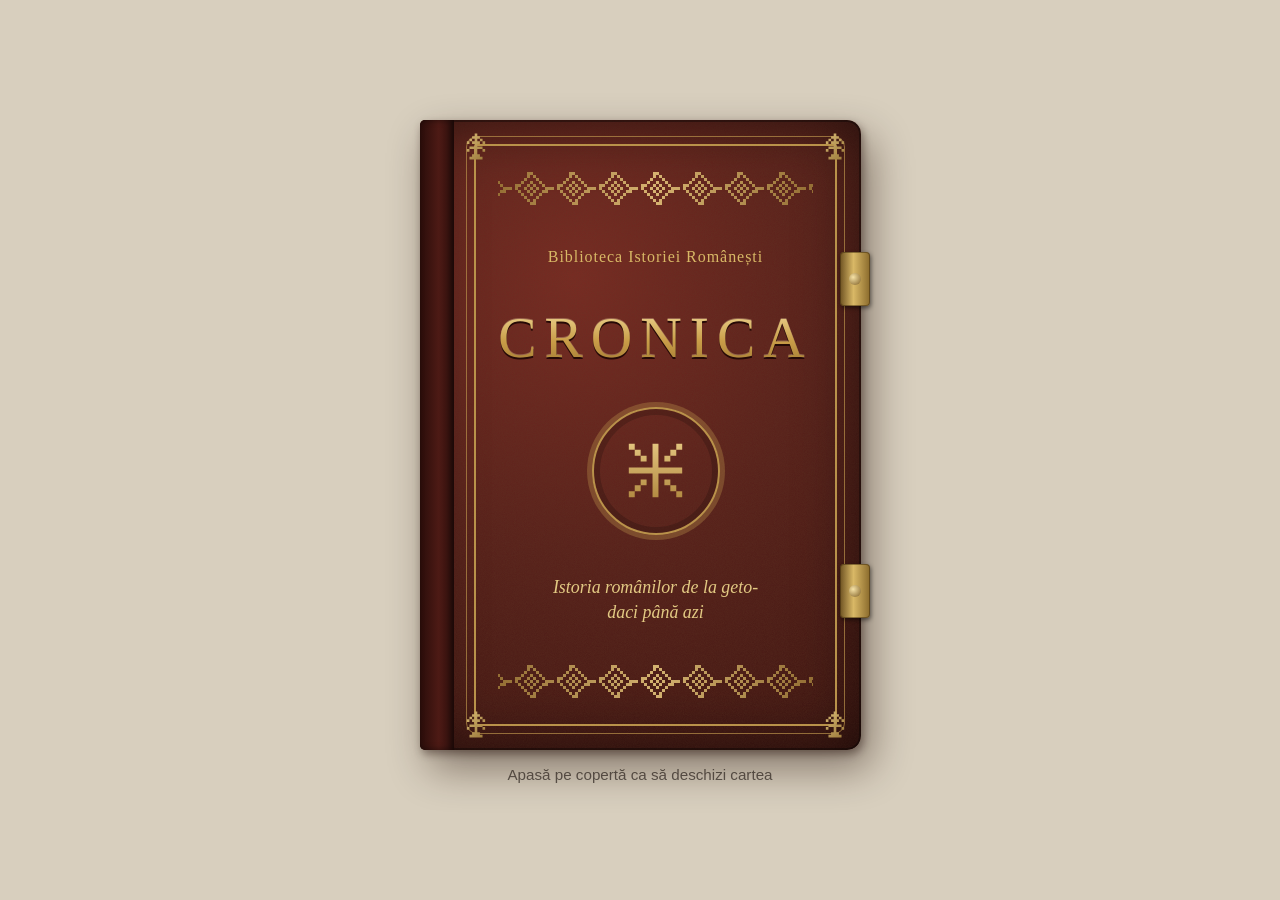
==== commit 5571c3b1: "Cronica devine o carte: 28 de lecții, rubrici de manual, cuprins cu pagini - tot ce se vede e cartea" ====
--- a/site/index.html
+++ b/site/index.html
@@ -5,10 +5,10 @@
 <meta name="viewport" content="width=device-width, initial-scale=1, viewport-fit=cover">
 <meta http-equiv="Content-Security-Policy" content="default-src 'self'; script-src 'self'; style-src 'self' 'unsafe-inline' https://fonts.googleapis.com; font-src https://fonts.gstatic.com; img-src 'self' https: data: blob:; connect-src 'self' https://api.github.com; frame-src https://www.youtube-nocookie.com; object-src 'none'; base-uri 'self'; form-action 'none'">
 <meta name="referrer" content="strict-origin-when-cross-origin">
-<title>Cronica · Biblioteca Istoriei Românești</title>
-<meta name="description" content="Lecții scrise despre istoria românilor, cu hărți istorice și grafice.">
+<title>Cronica · Istoria românilor</title>
+<meta name="description" content="Istoria românilor de la geto-daci până azi, ca o carte: lecții scrise, cu harta fiecărei epoci.">
 <meta property="og:title" content="Cronica · Biblioteca Istoriei Românești">
-<meta property="og:description" content="Lecții scrise despre istoria românilor, cu hărți istorice și grafice.">
+<meta property="og:description" content="Istoria românilor de la geto-daci până azi, ca o carte: lecții scrise, cu harta fiecărei epoci.">
 <link rel="icon" href="assets/favicon.svg" type="image/svg+xml">
 <link rel="preconnect" href="https://fonts.googleapis.com">
 <link rel="preconnect" href="https://fonts.gstatic.com" crossorigin>
@@ -17,31 +17,15 @@
 <link rel="stylesheet" href="assets/cronica.css">
 <script src="assets/tema.js"></script>
 </head>
-<body>
+<body class="cr">
 
-<div class="brau wrap" aria-hidden="true"><div class="mo mo-teeth"></div><div class="brau-line"></div><div class="mo mo-romb"></div><div class="brau-line"></div><div class="mo mo-teethup"></div></div>
-
-<header class="cr-header">
-  <div class="wrap">
-    <div class="topline"><a class="wordmark" href="./"><span class="rozeta" aria-hidden="true"></span>Biblioteca Istoriei Românești</a>
-      <div class="top-right"><nav class="site-nav" aria-label="Secțiunile site-ului"><a href="./" aria-current="page">Cronica</a><a href="biblioteca.html">Biblioteca video</a></nav>
-      <button class="theme-btn" id="theme-btn" type="button">Mod întunecat</button></div></div>
-  </div>
-</header>
-
-<main class="wrap cr-main" id="app" tabindex="-1">
-  <p class="cr-loading">Se încarcă cronica…</p>
+<h1 class="sr-only">Cronica. Istoria românilor de la geto-daci până azi</h1>
+<main class="masa" id="app" tabindex="-1">
+  <p class="cr-loading">Se deschide cartea…</p>
 </main>
 
-<footer>
-  <div class="brau small wrap" aria-hidden="true"><div class="mo mo-teeth"></div><div class="brau-line"></div><div class="mo mo-romb"></div><div class="brau-line"></div><div class="mo mo-teethup"></div></div>
-  <div class="wrap">
-    <p>Lecțiile sunt scrise de echipa canalului. Hărțile folosesc contururi reale (Natural Earth, domeniu public) și granițe istorice reconstituite; pentru Antichitate și migrații, granițele sunt aproximative.</p>
-    <p><a href="#configurare" class="quiet-link">Configurarea editării</a></p>
-  </div>
-</footer>
-
 <div class="cr-toast" id="toast" role="status" aria-live="polite" hidden></div>
+<div class="lupa" id="lupa" hidden></div>
 <div class="overlay" id="modal" hidden><div class="dlg cr-dlg" role="dialog" aria-modal="true" aria-labelledby="modal-h" id="modal-box"></div></div>
 
 <script src="assets/harta.js"></script>
--- a/site/assets/cronica.css
+++ b/site/assets/cronica.css
@@ -1,9 +1,14 @@
-/* Cronica: pagini de letopiseț. Inițiale roșii, text cu serife, harta perioadei mereu alături. */
-.cr-main{padding-block:8px 56px;min-height:60vh;outline:none}
-.cr-main.larg{max-width:none}
-.cr-loading{color:var(--ink-2);padding:40px 0}
-.cr-header .wrap{padding-block:18px 18px}
-.quiet-link{color:var(--ink-2)}
+/* Cronica: o carte, și atât. Pagini de hârtie veche, inițiale roșii, harta epocii în fața fiecărei lecții,
+   iar rubricile de manual (Dicționar, Știați că?, Rețin, Verifică-te) cu literă fără serife. */
+body.cr{--masa:#D8CFBE;--masa-ink:#3F352B;background:var(--masa);margin:0;min-height:100vh;min-height:100svh}
+@media (prefers-color-scheme: dark){:root:not([data-theme="light"]) body.cr{--masa:#0E1727;--masa-ink:#B9B2A2}}
+:root[data-theme="dark"] body.cr{--masa:#0E1727;--masa-ink:#B9B2A2}
+body.cr:has(> main.lucru){background:var(--linen)}
+.sr-only{position:absolute!important;width:1px;height:1px;padding:0;margin:-1px;overflow:hidden;clip:rect(0,0,0,0);white-space:nowrap;border:0}
+.masa{min-height:100vh;min-height:100svh;box-sizing:border-box;display:flex;flex-direction:column;align-items:center;justify-content:center;gap:8px;padding:14px 6px 8px;outline:none}
+.lucru{max-width:980px;margin:0 auto;padding:18px max(16px,env(safe-area-inset-left,0px)) 64px;outline:none}
+.cr-loading{color:var(--masa-ink);font-family:var(--f-serif);font-style:italic}
+.masa .empty{color:var(--masa-ink)}
 .linkbtn{all:unset;cursor:pointer;color:var(--voronet);text-decoration:underline;text-underline-offset:3px;font-size:.95rem}
 .linkbtn:focus-visible{outline:2px solid var(--rosu);outline-offset:2px}
 .btn.danger{border-color:var(--rosu);color:var(--rosu)}
@@ -12,142 +17,297 @@
 .crumbs{margin:4px 0 18px}
 .crumbs a{color:var(--voronet);font-size:.98rem}
 .hint{margin:0;font-size:.88rem;color:var(--ink-2)}
-.sample{font-size:.85rem}
-.mini-sample{color:var(--rosu)}
+
+/* ---------- cartea ---------- */
+.carte,.lupa-in{--linen:#EFE3C6;--linen-2:#E3D2A8;--card:#F5EBD4;--ink:#2B1F14;--ink-2:#5C4934;--line:#CDB68A;--rosu:#9B2A21;--indigo:#2C466F;--voronet:#2D5486;--aur:#9A7330;
+  --sea:color-mix(in oklab,#2D5486 16%,#F4EAD2);--river:color-mix(in oklab,#2D5486 55%,#F4EAD2);--ctx:#E4D6B4;color-scheme:light;color:var(--ink)}
+.carte{position:relative;font-size:var(--fs)}
+.carte-corp{position:relative;width:calc(var(--pw) * 2);height:var(--ph);perspective:2800px}
+.carte.simpla .carte-corp{width:var(--pw)}
+/* grosimea paginilor (crește în stânga pe măsură ce citești) și scoarțele de piele */
+.carte-corp::before{content:"";position:absolute;top:3px;bottom:-5px;left:calc(-1 * var(--gros-st,6px));right:calc(-1 * var(--gros-dr,6px));border-radius:6px;z-index:-1;
+  background:repeating-linear-gradient(90deg,#d3bf93 0 1px,#efe3c4 1px 3px)}
+.carte-corp::after{content:"";position:absolute;top:-7px;bottom:-12px;left:calc(-1 * var(--gros-st,6px) - 10px);right:calc(-1 * var(--gros-dr,6px) - 10px);border-radius:9px;z-index:-2;
+  background:radial-gradient(120% 90% at 40% 20%,#6c2620 0%,#4e1a15 55%,#3a120e 100%);box-shadow:0 28px 56px rgba(20,8,4,.42),0 8px 16px rgba(20,8,4,.3),inset 0 0 0 1px rgba(0,0,0,.3)}
+/* pe telefon, marginile cărții nu trebuie să iasă din ecran */
+.carte.simpla .carte-corp::before{left:0;right:-3px}
+.carte.simpla .carte-corp::after{left:-5px;right:-5px}
+.plan{position:absolute;inset:0}
+.pag{position:absolute;top:0;width:var(--pw);height:var(--ph);box-sizing:border-box;overflow:hidden;
+  background:url("data:image/svg+xml,%3Csvg xmlns='http://www.w3.org/2000/svg' width='300' height='300'%3E%3Cfilter id='n'%3E%3CfeTurbulence type='fractalNoise' baseFrequency='.75' numOctaves='3' stitchTiles='stitch'/%3E%3CfeColorMatrix values='0 0 0 0 .45  0 0 0 0 .33  0 0 0 0 .18  0 0 0 .11 0'/%3E%3C/filter%3E%3Crect width='100%25' height='100%25' filter='url(%23n)'/%3E%3C/svg%3E"),
+    radial-gradient(130% 100% at 50% 45%,#F5EBD3 0%,#EEDFBC 62%,#E2CC9C 100%)}
+.pag-st{left:0;border-radius:5px 0 0 5px;box-shadow:inset -34px 0 42px -30px rgba(70,45,10,.55)}
+.pag-dr{left:var(--pw);border-radius:0 5px 5px 0;box-shadow:inset 34px 0 42px -30px rgba(70,45,10,.55)}
+.carte.simpla .pag-dr{left:0;border-radius:3px 5px 5px 3px;box-shadow:inset 14px 0 22px -16px rgba(70,45,10,.5)}
+.fer{position:absolute;top:var(--padT);left:var(--padO);width:calc(var(--cw) * 2 + var(--G));height:var(--ch);overflow:hidden;z-index:2;pointer-events:none}
+.carte.simpla .fer{width:var(--cw)}
+.flux{width:var(--cw);height:var(--ch);column-width:var(--cw);column-gap:var(--G);column-fill:auto;pointer-events:auto;will-change:transform;
+  font-family:var(--f-serif);line-height:1.6;orphans:2;widows:2;text-align:justify;hyphens:auto;-webkit-hyphens:auto}
+.carte.simpla .flux{text-align:left;hyphens:manual;-webkit-hyphens:manual}
+.masura{position:absolute;left:-400000px;top:0;visibility:hidden;pointer-events:none}
+.fixa{position:absolute;top:var(--padT);left:var(--padO);width:var(--cw);height:var(--ch);display:none;z-index:1}
+.pag-st.arata-fixa .fixa{display:block}
+.rh{position:absolute;top:24px;margin:0;max-width:var(--cw);font-family:var(--f-serif);font-style:italic;font-size:.8em;color:var(--ink-2);white-space:nowrap;overflow:hidden;text-overflow:ellipsis}
+.pag-st .rh{left:var(--padO)}
+.pag-dr .rh{right:var(--padO)}
+.folio{position:absolute;bottom:24px;font-family:var(--f-serif);font-size:.9em;color:var(--ink-2);font-variant-numeric:oldstyle-nums}
+.pag-st .folio{left:var(--padO)}
+.pag-dr .folio{right:var(--padO)}
+.gol{display:none;position:absolute;left:50%;top:50%;width:39px;height:39px;margin:-20px 0 0 -20px;background:var(--aur);opacity:.4;-webkit-mask:var(--m-stea) center/39px 39px no-repeat;mask:var(--m-stea) center/39px 39px no-repeat}
+.pag.goala .gol{display:block}
+/* colțul care se ridică: pe aici se dă pagina */
+.carte-corp.zona-dr,.carte-corp.zona-st{cursor:pointer}
+.carte-corp.zona-dr .plan .pag-dr::after,.carte.dubla .carte-corp.zona-st .plan .pag-st::after{content:"";position:absolute;bottom:0;width:44px;height:44px;z-index:3;pointer-events:none}
+.carte-corp.zona-dr .plan .pag-dr::after{right:0;background:linear-gradient(135deg,transparent 50%,#cdb88b 50%,#f3e7cb 72%,#eadbb8);border-top-left-radius:5px;box-shadow:-3px -3px 6px rgba(60,35,10,.18)}
+.carte.dubla .carte-corp.zona-st .plan .pag-st::after{left:0;background:linear-gradient(225deg,transparent 50%,#cdb88b 50%,#f3e7cb 72%,#eadbb8);border-top-right-radius:5px;box-shadow:3px -3px 6px rgba(60,35,10,.18)}
+/* foaia care se întoarce */
+.foaie{position:absolute;top:0;bottom:0;z-index:6;transform-style:preserve-3d;pointer-events:none}
+.foaie.spre-st{left:50%;width:50%;transform-origin:left center}
+.foaie.spre-dr{left:0;width:50%;transform-origin:right center}
+.foaie.singura{left:0;width:100%;transform-origin:left center}
+.foaie .fata,.foaie .dos{position:absolute;inset:0;overflow:hidden;backface-visibility:hidden;-webkit-backface-visibility:hidden}
+.foaie .dos{transform:rotateY(180deg)}
+.foaie .fata::after,.foaie .dos::after{content:"";position:absolute;inset:0;pointer-events:none;background:linear-gradient(90deg,rgba(60,35,10,.16),transparent 22%,transparent 80%,rgba(60,35,10,.1))}
+.felie{position:absolute;inset:0;overflow:hidden}
+.felie>.plan{position:absolute;top:0;right:auto;bottom:auto;width:calc(var(--pw) * 2);height:var(--ph)}
+.carte.simpla .felie>.plan{width:var(--pw)}
+.sub{position:absolute;top:0;bottom:0;width:50%;z-index:5;overflow:hidden;pointer-events:none}
+.sub-st{left:0}
+.sub-dr{left:50%}
+.iframe-loc{width:100%;height:100%;background:#1b1410}
+@media (prefers-reduced-motion:reduce){.foaie{display:none}}
+
+/* ---------- foaia de gardă și pagina de titlu ---------- */
+.garda{position:absolute;top:calc(-1 * var(--padT));bottom:calc(-1 * var(--padB));left:calc(-1 * var(--padO));right:calc(-1 * var(--padI));
+  background:url("data:image/svg+xml,%3Csvg xmlns='http://www.w3.org/2000/svg' width='56' height='56'%3E%3Cg fill='none'%3E%3Cpath d='M28 6l22 22-22 22L6 28z' stroke='%239B2A21' stroke-opacity='.32'/%3E%3Cpath d='M28 17l11 11-11 11-11-11z' stroke='%232D5486' stroke-opacity='.3'/%3E%3Ccircle cx='28' cy='28' r='2' fill='%239A7330' fill-opacity='.45'/%3E%3C/g%3E%3C/svg%3E") center/56px 56px,#EBDDBD}
+.pag-titlu{height:var(--ch);display:flex;flex-direction:column;align-items:center;justify-content:space-between;text-align:center;break-after:column;hyphens:manual}
+.ptl-sus{margin:0;font-family:var(--f-display);color:var(--ink-2);letter-spacing:.04em}
+.ptl-titlu{font-family:var(--f-display);font-weight:400;font-size:3.7em;line-height:1;margin:0}
+.ptl-titlu::first-letter{color:var(--rosu)}
+.ptl-sub{font-style:italic;font-size:1.2em;line-height:1.45;color:var(--ink-2);margin:.7em 0 1.1em}
+.ptl-orn{display:block;width:52px;height:52px;margin:0 auto;background:var(--rosu);-webkit-mask:var(--m-stea) center/52px 52px no-repeat;mask:var(--m-stea) center/52px 52px no-repeat}
+.ptl-jos{margin:0;font-family:var(--f-body);font-size:.86em;color:var(--ink-2)}
 
 /* ---------- cuprinsul ---------- */
-.cr-hero{display:grid;gap:14px;padding:30px 0 26px;border-bottom:1px solid var(--line);margin-bottom:22px}
-.cr-title{font-size:clamp(3rem,9vw,5.6rem);line-height:.95;letter-spacing:.02em}
-.cr-title::first-letter{color:var(--rosu);font-size:1.32em;line-height:.8}
-.cr-hero .lede{font-family:var(--f-serif);font-size:1.2rem;line-height:1.55;max-width:56ch;color:var(--ink-2);margin:0}
-.cr-hero-actions{display:flex;flex-wrap:wrap;gap:14px;align-items:center}
-.cr-tools{display:flex;gap:10px;margin-bottom:12px}
-.cr-tools .search{max-width:520px}
-.cr-eras{display:flex;flex-wrap:wrap;gap:6px;margin-bottom:26px}
-.era-chip{all:unset;cursor:pointer;display:inline-flex;align-items:center;gap:8px;font-size:.95rem;padding:5px 12px 5px 9px;border:1px solid var(--line);border-radius:2px;background:var(--card)}
-.era-chip::before{content:"";width:10px;height:10px;background:var(--p);transform:rotate(45deg)}
-.era-chip:hover{border-color:var(--ink-2)}
-.era-chip:focus-visible{outline:2px solid var(--rosu)}
-.era-chip[aria-pressed="true"]{background:var(--ink);color:var(--card);border-color:var(--ink)}
-.cr-era{margin-bottom:34px}
-.cr-era-h{display:flex;align-items:baseline;gap:14px;flex-wrap:wrap;font-size:1.55rem;padding-bottom:14px;position:relative;margin-bottom:6px}
-.cr-era-h small{font-family:var(--f-body);font-size:.95rem;color:var(--ink-2)}
-.cr-era-h::after{content:"";position:absolute;left:0;bottom:0;width:min(100%,360px);height:9px;background:var(--p);-webkit-mask:var(--m-teeth) repeat-x left center/18px 9px;mask:var(--m-teeth) repeat-x left center/18px 9px}
-.cr-rows{list-style:none;margin:0;padding:0}
-.cr-row{display:grid;grid-template-columns:118px minmax(0,1fr) auto;gap:6px 22px;align-items:start;padding:18px 4px;border-bottom:1px dashed var(--line);color:inherit;text-decoration:none}
-.cr-row:hover .cr-row-title{color:var(--rosu)}
-.cr-row:focus-visible{outline:2px solid var(--rosu);outline-offset:2px}
-.cr-row-year{font-family:var(--f-display);font-size:1.12rem;color:var(--rosu);padding-top:4px;font-variant-numeric:lining-nums}
-.cr-row-text{display:grid;gap:4px;min-width:0}
-.cr-row-title{font-family:var(--f-display);font-size:1.45rem;line-height:1.15;transition:color .15s}
-.cr-row-sum{font-family:var(--f-serif);font-size:1.06rem;line-height:1.5;color:var(--ink-2);max-width:68ch}
-.cr-row-meta{font-size:.9rem;color:var(--ink-2)}
-.cr-row-img{width:84px}
-.cr-row-img img{display:block;width:84px;height:104px;object-fit:cover;object-position:50% 18%;border-radius:42px 42px 3px 3px;border:1px solid var(--aur);padding:3px;background:var(--card)}
-@media (max-width:640px){.cr-row{grid-template-columns:minmax(0,1fr) auto}.cr-row-year{grid-column:1/-1;padding:0}.cr-row-img,.cr-row-img img{width:64px}.cr-row-img img{height:80px}}
-
-/* ---------- lecția ---------- */
-.lesson-grid{display:grid;grid-template-columns:minmax(0,1fr);grid-template-areas:"head" "map" "body" "nav";gap:26px}
-.lesson-head{grid-area:head}
-.lesson-body{grid-area:body;min-width:0}
-.lesson-nav{grid-area:nav}
-.lesson-map{grid-area:map;min-width:0}
-@media (min-width:1080px){
-  .lesson-grid{grid-template-columns:minmax(0,1fr) minmax(360px,440px);grid-template-areas:"head map" "body map" "nav map";column-gap:52px;align-items:start}
-  .lesson-map{position:sticky;top:14px;max-height:calc(100vh - 28px);overflow:auto;scrollbar-width:thin}
-}
-.frontispiciu{height:12px;margin-bottom:22px;display:block}
-.frontispiciu .mo-teeth{display:block;height:12px;background:var(--p);-webkit-mask:var(--m-teeth) repeat-x left center/24px 12px;mask:var(--m-teeth) repeat-x left center/24px 12px}
-.lesson-head-in{display:flex;gap:28px;align-items:flex-start}
-.lesson-titles{flex:1;min-width:0;display:grid;gap:12px}
-.lesson-when{margin:0;font-size:1.02rem;color:var(--ink-2)}
-.lesson-head h1{font-size:clamp(2.3rem,5vw,3.5rem);line-height:1.05;max-width:20ch}
-.lesson-head h1::first-letter{color:var(--rosu)}
-.lesson-head .lede{font-family:var(--f-serif);font-size:1.22rem;line-height:1.55;color:var(--ink-2);margin:0;max-width:60ch}
-.lesson-meta{display:flex;flex-wrap:wrap;gap:4px 18px;margin:16px 0 0;font-size:.95rem;color:var(--ink-2)}
-.lesson-tools{display:flex;flex-wrap:wrap;gap:10px;margin-top:16px}
-.lesson-cover{margin:0}
-.lesson-cover img{display:block}
-.lesson-cover figcaption{font-size:.8rem;color:var(--ink-2);margin-top:6px;line-height:1.35}
-.lesson-cover.portret,.lesson-cover.auto{flex:none;width:170px}
-.lesson-cover.portret img,.lesson-cover.auto img{width:170px;height:212px;object-fit:cover;object-position:50% 15%;border-radius:85px 85px 4px 4px;border:1px solid var(--aur);padding:4px;background:var(--card)}
-.lesson-cover.peisaj{display:none}
-.lesson-cover-wide{margin:22px 0 0}
-.lesson-cover-wide img{display:block;width:100%;max-height:380px;object-fit:cover;border-radius:3px;border:1px solid var(--line)}
-.lesson-cover-wide figcaption{font-size:.84rem;color:var(--ink-2);margin-top:6px}
-@media (max-width:640px){.lesson-head-in{flex-direction:column-reverse;gap:16px}.lesson-cover.portret,.lesson-cover.auto{width:120px}.lesson-cover.portret img,.lesson-cover.auto img{width:120px;height:150px}}
-.img-broken{display:none!important}
-
-/* corpul lecției: text cu serife, inițială roșie */
-.lesson-body{font-family:var(--f-serif);font-size:1.14rem;line-height:1.72;max-width:70ch}
-.lesson-body .b{margin:0 0 1.35em}
-.b-text p{margin:0 0 .9em}
-.b-text p:last-child{margin-bottom:0}
-.b-text h3{font-family:var(--f-display);font-size:1.2rem;margin:1.2em 0 .4em}
-.b-text ul,.b-text ol{margin:0 0 .9em;padding-left:1.3em}
-.b-text li{margin-bottom:.3em}
+.cup-h{font-family:var(--f-display);font-weight:400;font-size:1.65em;line-height:1.2;text-align:center;margin:0 0 .5em;hyphens:manual}
+.cup-h::after{content:"";display:block;width:120px;height:9px;margin:.4em auto 0;background:var(--rosu);-webkit-mask:var(--m-teeth) repeat-x center/18px 9px;mask:var(--m-teeth) repeat-x center/18px 9px}
+.cup,.cup-l{list-style:none;margin:0;padding:0}
+.cup{text-align:left;hyphens:manual;-webkit-hyphens:manual}
+.cup a,.pi-lista a{display:flex;align-items:flex-end;gap:.35em;color:inherit;text-decoration:none;padding:.14em 0}
+.cup a:hover .c-t,.pi-lista a:hover .c-t{color:var(--rosu)}
+.cup a:focus-visible,.pi-lista a:focus-visible{outline:2px solid var(--rosu);outline-offset:1px}
+.cup-p{margin-top:.75em}
+.cup-p>a{font-family:var(--f-display);font-size:1.05em;break-after:avoid}
+.c-pn{display:block;font-family:var(--f-serif);font-style:italic;font-size:.8em;color:var(--ink-2)}
+.cup-x{break-inside:avoid}
+.c-n{flex:none;align-self:flex-start;min-width:1.7em;color:var(--ink-2);font-variant-numeric:lining-nums;line-height:1.35}
+.c-t{flex:0 1 auto;line-height:1.35;transition:color .15s}
+.c-dots{flex:1 1 1.2em;min-width:1.2em;border-bottom:1.5px dotted color-mix(in oklab,var(--ink-2) 60%,transparent);margin-bottom:.32em}
+.c-p{flex:none;min-width:2.3em;text-align:right;font-variant-numeric:oldstyle-nums tabular-nums;color:var(--ink-2)}
+
+/* ---------- deschiderea unei părți ---------- */
+.parte-t{height:100%;display:flex;flex-direction:column;align-items:center;justify-content:center;text-align:center;gap:.45em;hyphens:manual}
+.parte-t.in-flux{height:var(--ch);break-after:column}
+.pt-ord{margin:0;font-style:italic;font-size:1.1em;color:var(--ink-2)}
+.pt-roman{margin:0;font-family:var(--f-display);font-size:5.4em;line-height:1;color:var(--rosu)}
+.pt-titlu{margin:0;font-family:var(--f-display);font-weight:400;font-size:1.95em;line-height:1.15;max-width:13em}
+.pt-ani{margin:0;font-family:var(--f-body);color:var(--ink-2)}
+.pt-orn,.pt-banda{display:block;width:min(100%,300px);height:33px;background:var(--aur);opacity:.75;-webkit-mask:var(--m-romb) repeat-x center/auto 33px;mask:var(--m-romb) repeat-x center/auto 33px}
+.pt-orn{margin-bottom:1.2em}
+.pt-banda{margin-top:1.4em}
+.pi-text{margin:0 0 1.3em;font-size:1.06em;line-height:1.62}
+.pi-text::first-letter{font-family:var(--f-display);color:var(--rosu);float:left;font-size:3.1em;line-height:.82;padding:.06em .08em 0 0;margin-top:.05em}
+.pi-h{font-family:var(--f-display);font-weight:400;font-size:1.15em;margin:0 0 .45em;text-align:left}
+.pi-lista{list-style:none;margin:0;padding:0;display:grid;gap:.6em;text-align:left;hyphens:manual}
+.pi-lista li{break-inside:avoid}
+.pi-rez{margin:.1em 0 0 2.05em;font-size:.88em;line-height:1.45;color:var(--ink-2);font-style:italic}
+
+/* ---------- planșa cu harta lecției ---------- */
+.plansa{height:100%;display:flex;flex-direction:column;gap:.6em;font-family:var(--f-body);font-size:.88em;line-height:1.45}
+.pl-t{margin:0;font-family:var(--f-display);font-weight:400;font-size:1.32em;line-height:1.25}
+.pl-nota{margin:0;color:var(--ink-2)}
+.snap-when{color:var(--rosu)}
+
+/* ---------- capitolul (lecția) ---------- */
+.cap-cap{margin-bottom:1.1em;hyphens:manual;-webkit-hyphens:manual;text-align:left}
+.cap-cap::after{content:"";display:table;clear:both}
+.frontispiciu{display:block;height:12px;margin-bottom:1.05em}
+.frontispiciu .mo-teeth{display:block;height:12px;background:var(--p,var(--rosu));-webkit-mask:var(--m-teeth) repeat-x left center/24px 12px;mask:var(--m-teeth) repeat-x left center/24px 12px}
+.cap-nr{margin:0 0 .15em;font-style:italic;color:var(--rosu)}
+.cap-titlu{margin:0 0 .3em;font-family:var(--f-display);font-weight:400;font-size:2.05em;line-height:1.08}
+.cap-titlu::first-letter{color:var(--rosu)}
+.cap-cand{margin:0 0 .9em;font-family:var(--f-body);font-size:.84em;color:var(--ink-2)}
+.cap-lede{margin:0;font-style:italic;font-size:1.08em;line-height:1.5;color:var(--ink-2)}
+.cap-img{margin:0}
+.cap-img.f-portret{float:right;width:38%;margin:.2em 0 .7em 1.1em}
+.cap-img.f-peisaj{margin:.9em 0 0}
+.img-f{position:relative;overflow:hidden;background:var(--linen-2)}
+.img-f img{display:block;width:100%;height:100%;object-fit:cover}
+.f-portret .img-f{aspect-ratio:4/5}
+.f-peisaj .img-f{aspect-ratio:3/2}
+.cap-img.f-portret .img-f{border-radius:50% 50% 4px 4px/36% 36% 4px 4px;border:1px solid var(--aur);padding:3px;background:var(--card)}
+.cap-img.f-portret img{object-position:50% 16%;border-radius:50% 50% 3px 3px/36% 36% 3px 3px}
+.cap-img.f-peisaj .img-f{border:1px solid var(--line);border-radius:2px}
+.cap-img figcaption,.b-img figcaption{margin-top:.4em;font-family:var(--f-body);font-size:.74em;line-height:1.35;color:var(--ink-2);text-align:left;hyphens:manual}
+.img-f.img-broken img{visibility:hidden}
+.img-f.img-broken{background:repeating-linear-gradient(45deg,var(--linen-2) 0 6px,var(--linen) 6px 12px)}
+.corp>.b{margin:0 0 .95em}
+.corp>.b-text:has(+ .b-text){margin-bottom:0}
+.corp>.b-text+.b-text>p:first-child{text-indent:1.4em}
+.b-text p+p{text-indent:1.4em}
+.b-text h3{font-family:var(--f-display);font-weight:400;font-size:1.05em;margin:.9em 0 .3em;text-align:left}
+.b-text ul,.b-text ol{margin:.35em 0 .5em;padding-left:1.3em;text-align:left}
+.b-text li{margin-bottom:.2em}
 .b-text li::marker{color:var(--rosu)}
-.b-text blockquote{margin:0 0 .9em;padding-left:1em;border-left:2px solid var(--aur);font-style:italic}
-.lesson-body a{color:var(--voronet)}
-.lesson-body > .b-intai > p:first-child::first-letter{
-  font-family:var(--f-display);color:var(--rosu);float:left;font-size:3.55em;line-height:.82;padding:.06em .1em 0 0;margin-top:.04em}
-.b-titlu{font-size:1.65rem;line-height:1.2;margin-top:1.6em!important;display:flex;align-items:center;gap:12px}
-.b-titlu::before{content:"";width:16px;height:16px;flex:none;background:var(--rosu);-webkit-mask:var(--m-rombmic) center/16px 16px no-repeat;mask:var(--m-rombmic) center/16px 16px no-repeat}
-.b-citat{margin-inline:0;padding:6px 0 6px 52px;position:relative}
-.b-citat::before{content:"„";position:absolute;left:0;top:-.28em;font-family:var(--f-display);font-size:4.4rem;line-height:1;color:var(--rosu)}
-.b-citat blockquote{margin:0;font-style:italic;font-size:1.22rem;line-height:1.6}
-.b-citat blockquote p{margin:0 0 .5em}
-.b-citat figcaption{font-family:var(--f-body);font-size:.95rem;color:var(--ink-2);display:grid;gap:2px}
-.cit-autor{color:var(--ink);font-weight:700}
-.b-fapte{background:var(--card);border:1px solid var(--line);border-radius:3px;padding:24px 22px 18px;position:relative;font-family:var(--f-body);font-size:1rem}
-.b-fapte::before{content:"";position:absolute;left:0;right:0;top:0;height:9px;background:var(--p);-webkit-mask:var(--m-teeth) repeat-x left top/18px 9px;mask:var(--m-teeth) repeat-x left top/18px 9px}
-.b-fapte h3{font-size:1.15rem;margin-bottom:10px}
-.b-fapte dl{display:grid;grid-template-columns:minmax(110px,auto) 1fr;gap:6px 18px;margin:0}
+.b-text blockquote{margin:.4em 0;padding-left:1em;border-left:2px solid var(--aur);font-style:italic}
+.flux a{color:var(--voronet)}
+.corp>.b-intai>p:first-child::first-letter{font-family:var(--f-display);color:var(--rosu);float:left;font-size:3.3em;line-height:.82;padding:.06em .08em 0 0;margin-top:.05em}
+.b-titlu{display:flex;align-items:center;gap:.5em;margin:1.2em 0 .5em!important;font-family:var(--f-display);font-weight:400;font-size:1.24em;line-height:1.2;text-align:left;hyphens:manual;break-after:avoid}
+.b-titlu::before{content:"";width:.7em;height:.7em;flex:none;background:var(--rosu);-webkit-mask:var(--m-rombmic) center/contain no-repeat;mask:var(--m-rombmic) center/contain no-repeat}
+.cap-fin{display:grid;justify-items:center;gap:.35em;padding-top:.5em;text-align:center;font-family:var(--f-body);font-size:.78em;font-style:italic;color:var(--ink-2);break-inside:avoid}
+.cap-fin p{margin:0;max-width:30em}
+.cap-orn{display:block;width:30px;height:30px;background:var(--rosu);-webkit-mask:var(--m-stea) center/30px 30px no-repeat;mask:var(--m-stea) center/30px 30px no-repeat}
+
+/* ---------- rubricile de manual ---------- */
+.b-dict,.b-stiati,.b-retin,.b-fapte,.b-test,.b-sursa,.b-cron,.b-harta,.b-grafic,.b-img,.bv-card,.b-video{text-align:left;hyphens:manual;-webkit-hyphens:manual}
+.b-dict,.b-stiati,.b-retin,.b-fapte,.b-sursa,.b-img,.b-harta,.b-grafic,.bv-card,.b-video{break-inside:avoid}
+.b-dict,.b-stiati,.b-retin,.b-fapte,.b-test,.b-sursa{font-family:var(--f-body);font-size:.86em;line-height:1.5}
+.b-dict h4,.b-stiati h4,.b-retin h4,.b-fapte h4,.b-test h4{display:flex;align-items:center;gap:.4em;margin:0 0 .35em;font-family:var(--f-body);font-weight:700;font-size:1em}
+.b-dict{padding:.65em .9em;background:color-mix(in oklab,var(--voronet) 7%,var(--card));border-left:3px solid var(--voronet);border-radius:0 3px 3px 0}
+.b-dict h4{color:var(--voronet)}
+.b-dict dl{margin:0;display:grid;gap:.3em}
+.b-dict dt{display:inline;font-weight:700}
+.b-dict dt::after{content:" – ";font-weight:400}
+.b-dict dd{display:inline;margin:0}
+.b-stiati{padding:.65em .9em;background:color-mix(in oklab,var(--aur) 13%,var(--card));border-radius:3px}
+.b-stiati h4{color:#7A5718}
+.b-stiati h4::before{content:"";width:1.05em;height:1.05em;background:currentColor;-webkit-mask:var(--m-stea) center/contain no-repeat;mask:var(--m-stea) center/contain no-repeat}
+.b-stiati p{margin:0}
+.b-stiati p+p{margin-top:.4em}
+.b-retin{padding:.55em 0 .65em;border-top:2px solid var(--rosu);border-bottom:1px solid var(--rosu)}
+.b-retin h4{color:var(--rosu)}
+.b-retin ul{margin:0;padding-left:1.2em;display:grid;gap:.25em}
+.b-retin li::marker{color:var(--rosu)}
+.b-fapte{position:relative;padding:1.1em .95em .75em;background:var(--card);border:1px solid var(--line);border-radius:3px}
+.b-fapte::before{content:"";position:absolute;left:0;right:0;top:0;height:8px;background:var(--p,var(--rosu));-webkit-mask:var(--m-teeth) repeat-x left top/16px 8px;mask:var(--m-teeth) repeat-x left top/16px 8px}
+.b-fapte dl{display:grid;grid-template-columns:auto 1fr;gap:.25em 1em;margin:0}
 .b-fapte dt{color:var(--ink-2)}
 .b-fapte dd{margin:0}
-.b-cron{margin-inline:0}
-.b-h{font-family:var(--f-display);font-size:1.2rem;margin-bottom:12px}
-.b-cron ol{list-style:none;margin:0;padding:0 0 0 6px;border-left:1px solid var(--line);margin-left:6px}
-.b-cron li{position:relative;display:grid;grid-template-columns:120px 1fr;gap:4px 16px;padding:0 0 14px 22px}
-.b-cron li::before{content:"";position:absolute;left:-13px;top:.42em;width:11px;height:11px;background:var(--rosu);transform:rotate(45deg);box-shadow:0 0 0 3px var(--linen)}
-.cr-an{font-family:var(--f-display);color:var(--rosu);font-size:1.02rem;line-height:1.6;font-variant-numeric:lining-nums}
-.cr-ev{line-height:1.55}
-@media (max-width:640px){.b-cron li{grid-template-columns:1fr}}
+.b-sursa{margin-inline:0;padding:.75em .95em;background:color-mix(in oklab,var(--ink) 4%,var(--card));border:1px solid var(--line);border-radius:3px}
+.b-sursa blockquote{margin:0;font-family:var(--f-serif);font-style:italic;font-size:1.13em;line-height:1.5}
+.b-sursa blockquote p{margin:0}
+.b-sursa blockquote p+p{margin-top:.35em}
+.b-sursa blockquote>p:first-child::before{content:"„";color:var(--rosu);font-family:var(--f-display);font-style:normal}
+.b-sursa blockquote>p:last-child::after{content:"”";color:var(--rosu);font-family:var(--f-display);font-style:normal}
+.b-sursa figcaption{display:grid;gap:1px;margin-top:.4em;color:var(--ink-2)}
+.s-autor{color:var(--ink);font-weight:700}
+.s-intreb{margin:.5em 0 0;padding-top:.45em;border-top:1px dashed var(--line)}
+.b-test{padding:.7em .95em .8em;background:var(--card);border:1px solid var(--line);border-radius:3px}
+.b-test h4,.b-cron .b-h,.b-retin h4{break-after:avoid}
+.b-test h4{color:var(--voronet)}
+.b-test ol{margin:0;padding-left:1.25em;display:grid;gap:.75em}
+.t-q{break-inside:avoid}
+.t-q::marker{font-weight:700;color:var(--voronet)}
+.t-text{margin:0 0 .35em;font-weight:500}
+.t-opt{display:grid;gap:.3em}
+.t-o{all:unset;box-sizing:border-box;position:relative;cursor:pointer;display:flex;gap:.45em;align-items:baseline;padding:.3em 1.7em .3em .55em;border:1px solid var(--line);border-radius:3px;background:var(--linen);font:inherit;line-height:1.4}
+.t-o:hover{border-color:var(--voronet)}
+.t-o:focus-visible{outline:2px solid var(--voronet);outline-offset:1px}
+.t-lit{flex:none;font-weight:700;color:var(--ink-2)}
+.t-q.gata .t-o{cursor:default}
+.t-q.gata .t-o:hover{border-color:var(--line)}
+.t-o.corect{border-color:#3C7A4C!important;background:color-mix(in oklab,#3C7A4C 14%,var(--card))}
+.t-o.corect::after{content:"✓";position:absolute;right:.55em;top:.3em;color:#2F6B3F;font-weight:700}
+.t-o.ales:not(.corect){border-color:var(--rosu)!important;background:color-mix(in oklab,var(--rosu) 9%,var(--card))}
+.t-o.ales:not(.corect)::after{content:"✕";position:absolute;right:.55em;top:.3em;color:var(--rosu);font-weight:700}
+.t-expl{margin:.35em 0 0;visibility:hidden;color:var(--ink-2)}
+.t-q.gata .t-expl{visibility:visible}
+.t-q.bine .t-expl b{color:#2F6B3F}
+.t-q.gresit .t-expl b{color:var(--rosu)}
+.b-cron{margin-inline:0;font-family:var(--f-body);font-size:.88em;line-height:1.45}
+.b-cron .b-h{margin-bottom:.5em;font-weight:700}
+.b-cron ol{list-style:none;margin:0 0 0 6px;padding:0;border-left:1px solid var(--line)}
+.b-cron li{position:relative;display:grid;grid-template-columns:5.6em 1fr;gap:.6em;padding:0 0 .5em 1.1em;break-inside:avoid}
+.b-cron li::before{content:"";position:absolute;left:-6px;top:.42em;width:10px;height:10px;background:var(--rosu);transform:rotate(45deg);box-shadow:0 0 0 3px #F0E3C5}
+.cr-an{font-family:var(--f-display);color:var(--rosu);font-variant-numeric:lining-nums}
 .b-img{margin-inline:0}
-.b-img img{display:block;width:100%;height:auto;border-radius:2px;border:1px solid var(--line);background:var(--card)}
-.b-img figcaption{font-family:var(--f-body);font-size:.9rem;color:var(--ink-2);margin-top:8px;line-height:1.45}
-.img-src{display:block;font-size:.82rem}
-
-/* hartă în text: pe ecrane late doar trimite la harta de alături */
-.b-harta{margin-inline:0}
-.cue-in{display:flex;gap:14px;align-items:flex-start;border:1px solid var(--line);border-left:3px solid var(--voronet);background:var(--card);border-radius:3px;padding:14px 16px;font-family:var(--f-body);font-size:1rem;transition:border-color .2s}
-.b-harta.activ .cue-in{border-color:var(--voronet)}
-.cue-ico{flex:none;width:22px;height:22px;margin-top:2px;background:var(--voronet);-webkit-mask:var(--m-stea) center/22px 22px no-repeat;mask:var(--m-stea) center/22px 22px no-repeat}
-.cue-t{margin:0 0 2px;font-family:var(--f-display);font-size:1.08rem}
-.cue-x{margin:0 0 6px;color:var(--ink-2)}
-.cue-btns{display:flex;flex-wrap:wrap;gap:4px 14px}
-.cue-map{display:none}
-@media (max-width:1079px){.cue-btns,.cue-t,.cue-ico{display:none}.cue-map{display:block;margin-top:12px}.cue-in{border:0;border-left:3px solid var(--voronet);border-radius:0;background:none;padding:2px 0 2px 12px}.cue-x{margin:0}}
-.bh-leg-d summary{cursor:pointer;font-family:var(--f-body);font-weight:700;font-size:.95rem;margin:4px 0 8px}
-.snap-when{color:var(--rosu)}
-
-/* panoul cu harta lecției */
-.lm-in{background:var(--card);border:1px solid var(--line);border-radius:3px;padding:14px;display:grid;gap:10px}
-.lm-snap{margin:0;font-family:var(--f-display);font-size:1.08rem;line-height:1.3}
-.lm-seg{flex-wrap:wrap}
-.lm-note{margin:0;font-size:.9rem;color:var(--ink-2);line-height:1.5}
-.lm-leg-d summary{cursor:pointer;font-weight:700;font-size:.95rem;margin-bottom:8px}
-.lm-leg{font-size:.88rem}
-.lm-leg small{font-size:.8rem}
-.bh-top{display:flex;flex-wrap:wrap;gap:8px 14px;align-items:center;margin-bottom:8px;font-family:var(--f-body)}
-.bh-top .snap{font-size:1rem}
-.bh-note{font-family:var(--f-body);margin:8px 0}
-.bh-leg{font-family:var(--f-body);font-size:.88rem}
-.b-harta figcaption,.cue-map figcaption{font-family:var(--f-body);font-size:.92rem;color:var(--ink-2);margin-top:6px}
-
-/* grafice */
-.b-grafic{margin-inline:0;position:relative;font-family:var(--f-body)}
-.bg-title{font-family:var(--f-display);font-size:1.18rem;margin-bottom:10px;line-height:1.3}
+.b-img .img-f{border:1px solid var(--line);border-radius:2px}
+.b-img .img-f img{object-fit:contain}
+.b-img.f-portret{width:64%;margin-inline:auto}
+.img-src{display:block;font-size:.95em;opacity:.85}
+
+/* ---------- hărți în pagini ---------- */
+.b-harta{margin-inline:0;font-family:var(--f-body);font-size:.84em;line-height:1.4}
+.hm-cap{display:flex;flex-wrap:wrap;gap:.3em .7em;align-items:center;margin-bottom:.4em}
+.hm-t{margin:0;display:grid;font-family:var(--f-display);font-size:1.12em;line-height:1.25}
+.hm-mom{opacity:.45}
+.hm-mom.on{opacity:1}
+.hm-seg button{font-size:.92em;padding:3px 9px}
+.hm{position:relative;aspect-ratio:1000/737.4;border:1px solid var(--line);border-radius:2px;background:var(--sea);overflow:hidden;cursor:zoom-in}
+.hm .hmap-box{position:absolute;inset:0}
+.hm .hmap{width:100%;height:100%;touch-action:auto}
+.hm-lupa{all:unset;position:absolute;right:6px;top:6px;z-index:2;width:30px;height:30px;display:grid;place-items:center;border:1px solid var(--line);border-radius:3px;background:color-mix(in oklab,var(--card) 92%,transparent);color:var(--ink);cursor:pointer}
+.hm-lupa svg{width:18px;height:18px}
+.hm-lupa:hover{border-color:var(--voronet);color:var(--voronet)}
+.hm-lupa:focus-visible{outline:2px solid var(--voronet);outline-offset:1px}
+.b-harta figcaption{margin-top:.4em;color:var(--ink-2)}
+.hm-aprox{font-style:italic}
+.hm-leg{list-style:none;margin:.35em 0 0;padding:0;display:flex;flex-wrap:wrap;gap:.15em .9em;font-size:.92em;color:var(--ink-2)}
+.hm-leg li{display:inline-flex;align-items:center;gap:.35em}
+.hm-leg i{flex:none;width:.8em;height:.8em;border-radius:2px}
+
+/* ---------- încheierea ---------- */
+.despre p{margin:0 0 .55em}
+.despre .b-titlu{font-size:1.1em}
+.despre-fin{display:grid;justify-items:center;gap:.4em;margin-top:1.6em;font-family:var(--f-display);color:var(--ink-2)}
+.despre-fin p{margin:0;letter-spacing:.06em}
+
+/* ---------- bara de sub carte ---------- */
+.bara{display:flex;align-items:center;justify-content:center;flex-wrap:wrap;gap:2px 8px;min-height:40px;color:var(--masa-ink);font-family:var(--f-body);font-size:.92rem}
+.bara-b{all:unset;cursor:pointer;width:38px;height:38px;display:grid;place-items:center;border-radius:50%;color:var(--masa-ink)}
+.bara-b svg{width:24px;height:24px}
+.bara-b:hover{background:color-mix(in oklab,var(--masa-ink) 10%,transparent)}
+.bara-b:disabled{opacity:.28;cursor:default;background:none}
+.bara-t{all:unset;cursor:pointer;display:inline-flex;align-items:center;gap:6px;padding:6px 8px;border-radius:3px;color:var(--masa-ink);text-decoration:none}
+.bara-t:hover{text-decoration:underline;text-underline-offset:3px}
+.bara-t svg{width:17px;height:17px;flex:none}
+.bara-b:focus-visible,.bara-t:focus-visible{outline:2px solid var(--rosu);outline-offset:2px}
+.bara-loc{min-width:12.5em;text-align:center;font-variant-numeric:tabular-nums}
+.bara-m{position:relative}
+.bara-m summary{list-style:none}
+.bara-m summary::-webkit-details-marker{display:none}
+.bara-meniu{position:absolute;right:0;bottom:calc(100% + 8px);z-index:30;min-width:230px;display:grid;padding:6px;background:var(--card);color:var(--ink);border:1px solid var(--line);border-radius:4px;box-shadow:0 14px 32px rgba(0,0,0,.25)}
+.bara-meniu a,.bara-meniu button{all:unset;cursor:pointer;padding:8px 12px;border-radius:3px;color:var(--ink)}
+.bara-meniu a:hover,.bara-meniu button:hover{background:var(--linen-2)}
+.bara-meniu a:focus-visible,.bara-meniu button:focus-visible{outline:2px solid var(--rosu)}
+.bara-meniu [hidden]{display:none}
+@media (max-width:640px){
+  .bara{gap:0 2px;font-size:.88rem;flex-wrap:nowrap}
+  .bara-loc{min-width:0;padding:0 4px;white-space:nowrap}
+  .bara-meniu{right:-40px}
+  .btn-fs span{position:absolute;width:1px;height:1px;overflow:hidden;clip:rect(0 0 0 0);white-space:nowrap}
+}
+
+/* ---------- harta mărită ---------- */
+.lupa{position:fixed;inset:0;z-index:30;display:grid;place-items:center;padding:max(12px,env(safe-area-inset-top,0px)) 12px;background:rgba(14,10,8,.74)}
+.lupa[hidden]{display:none}
+.lupa-in{box-sizing:border-box;width:min(1180px,100%);max-height:100%;overflow:auto;display:grid;gap:10px;padding:14px 16px 16px;border-radius:4px;background:#F3E8CF;font-family:var(--f-body)}
+.lupa-sus{display:flex;flex-wrap:wrap;gap:8px 14px;align-items:center}
+.lupa-t{flex:1;min-width:12em;margin:0;font-family:var(--f-display);font-weight:400;font-size:1.3rem;line-height:1.25}
+.lupa-x{all:unset;cursor:pointer;width:36px;height:36px;display:grid;place-items:center;border-radius:50%;background:rgba(43,31,20,.08);font-size:1.1rem}
+.lupa-x:focus-visible{outline:2px solid var(--rosu)}
+.lupa-h{width:min(100%,calc((100vh - 230px) / .7374));justify-self:center}
+.lupa-h .hmap{border:1px solid var(--line);background:var(--sea)}
+.lupa-nota{margin:0;color:var(--ink-2)}
+.lupa-leg .hm-leg{font-size:.95rem}
+
+/* ---------- coperta, pe masă ---------- */
+.masa-coperta{display:grid;justify-items:center;gap:14px}
+.cop-indemn{margin:0;color:var(--masa-ink);font-size:.95rem}
+
+/* ---------- grafice ---------- */
+.b-grafic{margin-inline:0;position:relative;font-family:var(--f-body);font-size:.9em}
+.bg-title{font-family:var(--f-display);font-size:1.1em;margin-bottom:8px;line-height:1.3}
 .bg-plot{width:100%}
 .bg-svg{display:block;overflow:visible}
 .bg-axis{stroke:var(--ink-2);stroke-width:1}
@@ -168,14 +328,10 @@
 .bg-tip{position:absolute;z-index:3;pointer-events:none;background:var(--ink);color:var(--linen);border-radius:3px;padding:6px 10px;font-size:.88rem;display:grid;line-height:1.3;white-space:nowrap}
 .bg-tip strong{font-size:1rem;font-variant-numeric:tabular-nums}
 .bg-src{margin:8px 0 0;font-size:.85rem;color:var(--ink-2)}
-.bg-table{margin-top:6px;font-size:.9rem}
-.bg-table summary{cursor:pointer;color:var(--voronet)}
-.bg-table table{border-collapse:collapse;margin-top:8px;min-width:260px}
-.bg-table th,.bg-table td{text-align:left;padding:4px 14px 4px 0;border-bottom:1px solid var(--line)}
-.bg-table td:last-child{text-align:right;font-variant-numeric:tabular-nums}
-
-/* videoclipuri */
-.bv-card{display:grid;grid-template-columns:150px 1fr;gap:16px;align-items:center;color:inherit;text-decoration:none;border:1px solid var(--line);border-radius:3px;background:var(--card);overflow:hidden;font-family:var(--f-body)}
+
+
+/* ---------- videoclipuri ---------- */
+.bv-card{display:grid;grid-template-columns:7.5em 1fr;font-size:.86em;gap:16px;align-items:center;color:inherit;text-decoration:none;border:1px solid var(--line);border-radius:3px;background:var(--card);overflow:hidden;font-family:var(--f-body)}
 .bv-card:hover{border-color:var(--rosu)}
 .bv-card:focus-visible{outline:2px solid var(--rosu);outline-offset:2px}
 .bv-th{position:relative;align-self:stretch;min-height:92px;background:var(--p);color:var(--on-pig);display:grid;place-items:center}
@@ -189,13 +345,35 @@
 .bv-yt iframe{position:absolute;inset:0;width:100%;height:100%;border:0}
 .bv-cap,.bv-missing{font-family:var(--f-body);font-size:.92rem;color:var(--ink-2);margin:6px 0 0}
 
-/* navigarea dintre lecții */
-.lesson-nav{display:grid;grid-template-columns:1fr 1fr;gap:16px;border-top:1px solid var(--line);padding-top:18px;margin-top:10px}
-.lesson-nav a{display:grid;gap:2px;color:inherit;text-decoration:none;padding:8px 0}
-.lesson-nav a.next{text-align:right}
-.lesson-nav small{color:var(--ink-2);font-size:.88rem}
-.lesson-nav span{font-family:var(--f-display);font-size:1.15rem;color:var(--voronet)}
-.lesson-nav a:hover span{color:var(--rosu)}
+.bv-lab{font-size:.85em;color:var(--ink-2)}
+
+/* coperta: piele, chenar aurit, colțare și închizători de alamă */
+.coperta{all:unset;cursor:pointer;position:relative;width:max(280px,min(500px,86vw,calc((100svh - 270px) * .7)));aspect-ratio:.7;container-type:inline-size;border-radius:5px 14px 14px 5px;transform-origin:left center;
+  background:url("data:image/svg+xml,%3Csvg xmlns='http://www.w3.org/2000/svg' width='260' height='260'%3E%3Cfilter id='p'%3E%3CfeTurbulence type='fractalNoise' baseFrequency='1.1' numOctaves='4' stitchTiles='stitch'/%3E%3CfeColorMatrix values='0 0 0 0 .12  0 0 0 0 .04  0 0 0 0 .02  0 0 0 .38 0'/%3E%3C/filter%3E%3Crect width='100%25' height='100%25' filter='url(%23p)'/%3E%3C/svg%3E"),
+    radial-gradient(120% 90% at 35% 25%,#7a2a22 0%,#58201a 48%,#3a130f 100%);
+  box-shadow:inset 0 0 0 2px rgba(0,0,0,.35),inset 0 0 60px rgba(0,0,0,.55),10px 18px 40px rgba(30,10,5,.45),2px 4px 8px rgba(30,10,5,.4)}
+.coperta:focus-visible{outline:3px solid var(--tri-g);outline-offset:6px}
+.coperta:hover .cop-titlu{text-shadow:0 2px 0 #2a0b08,0 -1px 0 rgba(255,235,170,.45),0 0 18px rgba(230,190,100,.25)}
+.cop-cotor{position:absolute;left:0;top:0;bottom:0;width:34px;border-radius:5px 0 0 5px;
+  background:linear-gradient(90deg,#2a0d0a,#4d1a15 55%,#2e0f0c),repeating-linear-gradient(180deg,transparent 0 14%,rgba(0,0,0,.35) 14% 15.5%,rgba(255,220,160,.08) 15.5% 16.5%,transparent 16.5% 20%);
+  background-blend-mode:normal;box-shadow:inset -3px 0 6px rgba(0,0,0,.5)}
+.cop-chenar{position:absolute;inset:24px 24px 24px 54px;border:2px solid #b9924a;outline:1px solid rgba(185,146,74,.7);outline-offset:7px;border-radius:3px;
+  display:grid;align-content:space-between;justify-items:center;text-align:center;padding:26px 22px}
+.cop-banda{width:100%;height:33px;background:linear-gradient(90deg,#9c7838,#e2c27a 50%,#9c7838);-webkit-mask:var(--m-romb) repeat-x center/auto 33px;mask:var(--m-romb) repeat-x center/auto 33px;opacity:.9}
+.cop-sus{font-family:var(--f-display);color:#d8b866;font-size:clamp(.8rem,2.4vw,1rem);letter-spacing:.06em}
+.cop-titlu{font-family:var(--f-display);font-size:clamp(1.8rem,calc(18cqi - 22px),4.5rem);line-height:1;letter-spacing:.14em;text-transform:uppercase;
+  background:linear-gradient(180deg,#f0d896 0%,#c99d48 55%,#a37a33 100%);-webkit-background-clip:text;background-clip:text;color:transparent;
+  filter:drop-shadow(0 2px 0 #250906) drop-shadow(0 -1px 0 rgba(255,236,180,.3))}
+.cop-med{width:clamp(96px,26vw,128px);aspect-ratio:1;border-radius:50%;border:2px solid #b9924a;box-shadow:inset 0 0 0 6px rgba(0,0,0,.18),0 0 0 5px rgba(185,146,74,.35);display:grid;place-items:center}
+.cop-med span{width:62%;aspect-ratio:1;background:linear-gradient(180deg,#ecd08a,#a97f36);-webkit-mask:var(--m-stea) center/contain no-repeat;mask:var(--m-stea) center/contain no-repeat}
+.cop-sub{font-family:var(--f-serif);font-style:italic;color:#e2c983;font-size:clamp(.95rem,2.8vw,1.12rem);max-width:24ch;line-height:1.4}
+.cop-colt{position:absolute;width:34px;height:34px;background:linear-gradient(135deg,#e6c983,#8d6a2c);-webkit-mask:var(--m-pom) center/contain no-repeat;mask:var(--m-pom) center/contain no-repeat}
+.cop-colt.c1{top:-17px;left:-17px}.cop-colt.c2{top:-17px;right:-17px}.cop-colt.c3{bottom:-17px;left:-17px}.cop-colt.c4{bottom:-17px;right:-17px}
+.cop-inc{position:absolute;right:-9px;width:30px;height:54px;border-radius:4px;background:linear-gradient(90deg,#6e5222,#d9b866 45%,#8a6a2c);box-shadow:1px 2px 4px rgba(0,0,0,.5),inset 0 0 0 1px rgba(60,40,10,.5)}
+.cop-inc::after{content:"";position:absolute;left:9px;top:21px;width:12px;height:12px;border-radius:50%;background:radial-gradient(circle at 35% 35%,#f6e2a6,#7d5d24)}
+.cop-inc.i1{top:21%}.cop-inc.i2{bottom:21%}
+.cop-jos{display:flex;flex-wrap:wrap;gap:10px 16px;align-items:center;justify-content:center}
+.cop-indemn{margin:0;color:var(--ink-2);font-size:.95rem}
 
 /* ---------- editorul ---------- */
 .ed{display:grid;gap:18px}
@@ -245,8 +423,6 @@
 .ed-mini-map{max-width:420px}
 .ed-danger{display:flex;flex-wrap:wrap;gap:12px;align-items:center;border-top:1px dashed var(--line);padding-top:16px}
 .ed-foot{font-size:.92rem;color:var(--ink-2)}
-.ed-preview{display:block}
-.ed-preview[hidden]{display:none}
 
 /* configurare */
 .cfg{max-width:760px;display:grid;gap:16px}
@@ -268,143 +444,12 @@
 .cr-toast.err{background:var(--rosu);color:#fff}
 .cr-toast.ok{border-left:4px solid var(--tri-g)}
 
-/* ================= cartea ================= */
-/* hârtie și piele: texturi desenate (feTurbulence), fără imagini externe */
-.masa{display:grid;justify-items:center;gap:16px;padding:18px 0 36px}
-.carte{--linen:#EFE2C3;--linen-2:#E3D2A8;--card:#F4EAD2;--ink:#2B1F14;--ink-2:#5C4934;--line:#CDB68A;--rosu:#9B2A21;--indigo:#2C466F;--voronet:#2D5486;--aur:#9A7330;
-  --sea:color-mix(in oklab,#2D5486 16%,#F4EAD2);--river:color-mix(in oklab,#2D5486 55%,#F4EAD2);--ctx:#E4D6B4;color-scheme:light;color:var(--ink)}
-.carte-corp{position:relative;perspective:2600px}
-.carte.dubla .carte-corp{width:min(1240px,96vw);height:clamp(560px,calc(100vh - 215px),860px);display:grid;grid-template-columns:1fr 1fr}
-.carte.simpla .carte-corp{width:min(600px,100%);height:clamp(500px,calc(100svh - 200px),860px)}
-.carte-corp::before{content:"";position:absolute;inset:6px -7px -9px -7px;border-radius:8px;z-index:-1;
-  background:repeating-linear-gradient(90deg,#d9c79f 0 1px,#efe2c3 1px 3px);box-shadow:0 26px 50px rgba(40,20,5,.38),0 6px 14px rgba(40,20,5,.25)}
-.carte.simpla .carte-corp::before{inset:4px -6px -8px 0}
-.pag{position:relative;overflow:hidden;padding:44px 50px 56px;
-  background:url("data:image/svg+xml,%3Csvg xmlns='http://www.w3.org/2000/svg' width='300' height='300'%3E%3Cfilter id='n'%3E%3CfeTurbulence type='fractalNoise' baseFrequency='.75' numOctaves='3' stitchTiles='stitch'/%3E%3CfeColorMatrix values='0 0 0 0 .45  0 0 0 0 .33  0 0 0 0 .18  0 0 0 .11 0'/%3E%3C/filter%3E%3Crect width='100%25' height='100%25' filter='url(%23n)'/%3E%3C/svg%3E"),
-    radial-gradient(130% 100% at 50% 45%,#F5EBD3 0%,#EEDFBC 62%,#E2CC9C 100%)}
-.pag-st{border-radius:6px 0 0 6px;box-shadow:inset -34px 0 42px -30px rgba(70,45,10,.55)}
-.pag-dr{border-radius:0 6px 6px 0;box-shadow:inset 34px 0 42px -30px rgba(70,45,10,.55)}
-.carte.simpla .pag-dr{border-radius:3px 6px 6px 3px;box-shadow:inset 14px 0 22px -16px rgba(70,45,10,.5)}
-.pag{height:100%;box-sizing:border-box}
-.pag-st-in{height:100%;overflow:auto;scrollbar-width:thin}
-.pag-vp{width:100%;height:100%;overflow:hidden}
-.flux{column-fill:auto;font-family:var(--f-serif);font-size:1.08rem;line-height:1.66;will-change:transform}
-.flux figure,.flux .b-fapte,.flux .b-cron li,.flux .b-citat,.flux .bv-card,.flux .cue-in,.flux .cr-row,.flux .lm-in,.flux .ed-img{break-inside:avoid}
-.flux h1,.flux h2,.flux h3,.flux .b-titlu{break-after:avoid}
-.flux img{max-height:46vh}
-.pag-nr{position:absolute;bottom:18px;left:0;right:0;text-align:center;font-family:var(--f-display);color:var(--rosu);font-size:1rem}
-.foaie{position:absolute;top:0;bottom:0;z-index:5;transform-style:preserve-3d;pointer-events:none}
-.foaie.spre-st{left:50%;width:50%;transform-origin:left center}
-.foaie.spre-dr{left:0;width:50%;transform-origin:right center}
-.foaie.singura{left:0;width:100%;transform-origin:left center}
-.foaie .fata,.foaie .dos{position:absolute;inset:0;backface-visibility:hidden;-webkit-backface-visibility:hidden}
-.foaie .dos{transform:rotateY(180deg)}
-.foaie .pag{position:absolute;inset:0;width:100%;height:100%}
-.foaie .fata .pag{box-shadow:inset 34px 0 42px -30px rgba(70,45,10,.55),-8px 0 30px rgba(40,20,5,.25)}
-.semn{position:absolute;top:-16px;right:9%;z-index:6;width:28px;height:56px;background:linear-gradient(90deg,#7e1d18,#a8322d 45%,#7e1d18);
-  clip-path:polygon(0 0,100% 0,100% 100%,50% 78%,0 100%);box-shadow:0 2px 4px rgba(0,0,0,.3)}
-.semn:hover{filter:brightness(1.12)}
-.semn:focus-visible{outline:2px solid var(--tri-g);outline-offset:2px}
-@media (max-width:640px){.semn{height:42px;width:24px;right:7%}}
-.carte-nav{display:flex;flex-wrap:wrap;gap:10px;align-items:center;justify-content:center}
-.carte-loc{min-width:130px;text-align:center;color:var(--ink-2);font-variant-numeric:tabular-nums}
-.carte-unelte{display:flex;flex-wrap:wrap;gap:8px;margin-left:8px}
-.carte-unelte .btn{text-decoration:none;color:inherit}
-@media (max-width:640px){.pag{padding:30px 24px 48px}.carte-unelte{margin-left:0;justify-content:center}}
-
-/* pagina de titlu și cuprinsul */
-.pag-titlu{display:grid;gap:14px;align-content:start;justify-items:center;text-align:center;padding-top:6px}
-.pag-titlu .frontispiciu{width:100%}
-.pt-sus{margin:0;font-family:var(--f-display);color:var(--ink-2);font-size:1rem}
-.pag-titlu .cr-title{font-size:clamp(3.2rem,7vw,5rem)}
-.pag-titlu .lede{font-family:var(--f-serif);font-size:1.15rem;line-height:1.55;color:var(--ink-2);margin:0;max-width:34ch}
-.pt-nr{margin:0;color:var(--ink-2)}
-.pt-act{display:flex;flex-wrap:wrap;gap:12px;justify-content:center;align-items:center}
-.pag-titlu .search{width:100%;max-width:380px;background:var(--card)}
-.pag-titlu .cr-eras{justify-content:center;margin:0}
-.carte .era-chip{background:var(--card)}
-.carte.simpla .pag-titlu{margin-bottom:26px}
-.cup-h{font-size:1.7rem;text-align:center;margin-bottom:14px}
-.cup-h::after{content:"";display:block;width:120px;height:9px;margin:10px auto 0;background:var(--rosu);-webkit-mask:var(--m-teeth) repeat-x center/18px 9px;mask:var(--m-teeth) repeat-x center/18px 9px}
-.flux .cr-era{margin-bottom:18px}
-.flux .cr-era-h{font-size:1.2rem;padding-bottom:12px}
-.flux .cr-row{grid-template-columns:86px minmax(0,1fr) auto;gap:4px 14px;padding:12px 2px}
-.flux .cr-row-title{font-size:1.18rem}
-.flux .cr-row-sum{font-size:.98rem}
-.flux .cr-row-year{font-size:1rem}
-.flux .cr-row-img,.flux .cr-row-img img{width:60px}
-.flux .cr-row-img img{height:74px}
-
-/* capitolul */
-.cap-cap{display:block;margin-bottom:18px}
-.cap-cap .frontispiciu{margin-bottom:16px}
-.cap-titlu{font-size:clamp(2rem,3.4vw,2.7rem);line-height:1.08;margin:6px 0 12px}
-.cap-titlu::first-letter{color:var(--rosu)}
-.cap-cap .lede{font-family:var(--f-serif);font-style:italic;font-size:1.1rem;line-height:1.55;color:var(--ink-2);margin:0}
-.cap-cap .lesson-cover.portret,.cap-cap .lesson-cover.auto{float:right;width:132px;margin:0 0 10px 18px}
-.cap-cap .lesson-cover.portret img,.cap-cap .lesson-cover.auto img{width:132px;height:166px;border-radius:66px 66px 4px 4px}
-.cap-cap .lesson-cover-wide{margin:14px 0 0}
-.cap-cap .lesson-cover-wide img{max-height:220px}
-.cap-cap .lesson-meta{clear:both;font-size:.9rem;margin-top:12px}
-.flux .lesson-body{max-width:none;font-size:inherit;line-height:inherit}
-.flux .b-titlu{font-size:1.4rem}
-.flux .b-citat blockquote{font-size:1.12rem}
-.plansa-in{margin:6px 0 22px}
-.carte .lm-in{background:transparent;border:0;padding:0}
-.carte .pag-st .lm-snap{font-size:1.15rem}
-.cap-sfarsit{text-align:center;padding-top:16px;display:grid;gap:10px;justify-items:center}
-.cap-orn{width:39px;height:39px;background:var(--rosu);-webkit-mask:var(--m-stea) center/39px 39px no-repeat;mask:var(--m-stea) center/39px 39px no-repeat}
-.cap-urm{display:grid;gap:2px;text-decoration:none;color:var(--voronet);font-family:var(--f-display);font-size:1.2rem}
-.cap-urm small{font-family:var(--f-body);color:var(--ink-2);font-size:.88rem}
-.cap-fin,.cap-data{margin:0;color:var(--ink-2);font-size:.92rem}
-
-/* coperta: piele, chenar aurit, colțare și închizători de alamă */
-.masa-coperta{padding-top:26px}
-.coperta{all:unset;cursor:pointer;position:relative;width:max(280px,min(500px,86vw,calc((100svh - 270px) * .7)));aspect-ratio:.7;container-type:inline-size;border-radius:5px 14px 14px 5px;transform-origin:left center;
-  background:url("data:image/svg+xml,%3Csvg xmlns='http://www.w3.org/2000/svg' width='260' height='260'%3E%3Cfilter id='p'%3E%3CfeTurbulence type='fractalNoise' baseFrequency='1.1' numOctaves='4' stitchTiles='stitch'/%3E%3CfeColorMatrix values='0 0 0 0 .12  0 0 0 0 .04  0 0 0 0 .02  0 0 0 .38 0'/%3E%3C/filter%3E%3Crect width='100%25' height='100%25' filter='url(%23p)'/%3E%3C/svg%3E"),
-    radial-gradient(120% 90% at 35% 25%,#7a2a22 0%,#58201a 48%,#3a130f 100%);
-  box-shadow:inset 0 0 0 2px rgba(0,0,0,.35),inset 0 0 60px rgba(0,0,0,.55),10px 18px 40px rgba(30,10,5,.45),2px 4px 8px rgba(30,10,5,.4)}
-.coperta:focus-visible{outline:3px solid var(--tri-g);outline-offset:6px}
-.coperta:hover .cop-titlu{text-shadow:0 2px 0 #2a0b08,0 -1px 0 rgba(255,235,170,.45),0 0 18px rgba(230,190,100,.25)}
-.cop-cotor{position:absolute;left:0;top:0;bottom:0;width:34px;border-radius:5px 0 0 5px;
-  background:linear-gradient(90deg,#2a0d0a,#4d1a15 55%,#2e0f0c),repeating-linear-gradient(180deg,transparent 0 14%,rgba(0,0,0,.35) 14% 15.5%,rgba(255,220,160,.08) 15.5% 16.5%,transparent 16.5% 20%);
-  background-blend-mode:normal;box-shadow:inset -3px 0 6px rgba(0,0,0,.5)}
-.cop-chenar{position:absolute;inset:24px 24px 24px 54px;border:2px solid #b9924a;outline:1px solid rgba(185,146,74,.7);outline-offset:7px;border-radius:3px;
-  display:grid;align-content:space-between;justify-items:center;text-align:center;padding:26px 22px}
-.cop-banda{width:100%;height:33px;background:linear-gradient(90deg,#9c7838,#e2c27a 50%,#9c7838);-webkit-mask:var(--m-romb) repeat-x center/auto 33px;mask:var(--m-romb) repeat-x center/auto 33px;opacity:.9}
-.cop-sus{font-family:var(--f-display);color:#d8b866;font-size:clamp(.8rem,2.4vw,1rem);letter-spacing:.06em}
-.cop-titlu{font-family:var(--f-display);font-size:clamp(1.8rem,calc(18cqi - 22px),4.5rem);line-height:1;letter-spacing:.14em;text-transform:uppercase;
-  background:linear-gradient(180deg,#f0d896 0%,#c99d48 55%,#a37a33 100%);-webkit-background-clip:text;background-clip:text;color:transparent;
-  filter:drop-shadow(0 2px 0 #250906) drop-shadow(0 -1px 0 rgba(255,236,180,.3))}
-.cop-med{width:clamp(96px,26vw,128px);aspect-ratio:1;border-radius:50%;border:2px solid #b9924a;box-shadow:inset 0 0 0 6px rgba(0,0,0,.18),0 0 0 5px rgba(185,146,74,.35);display:grid;place-items:center}
-.cop-med span{width:62%;aspect-ratio:1;background:linear-gradient(180deg,#ecd08a,#a97f36);-webkit-mask:var(--m-stea) center/contain no-repeat;mask:var(--m-stea) center/contain no-repeat}
-.cop-sub{font-family:var(--f-serif);font-style:italic;color:#e2c983;font-size:clamp(.95rem,2.8vw,1.12rem);max-width:24ch;line-height:1.4}
-.cop-colt{position:absolute;width:34px;height:34px;background:linear-gradient(135deg,#e6c983,#8d6a2c);-webkit-mask:var(--m-pom) center/contain no-repeat;mask:var(--m-pom) center/contain no-repeat}
-.cop-colt.c1{top:-17px;left:-17px}.cop-colt.c2{top:-17px;right:-17px}.cop-colt.c3{bottom:-17px;left:-17px}.cop-colt.c4{bottom:-17px;right:-17px}
-.cop-inc{position:absolute;right:-9px;width:30px;height:54px;border-radius:4px;background:linear-gradient(90deg,#6e5222,#d9b866 45%,#8a6a2c);box-shadow:1px 2px 4px rgba(0,0,0,.5),inset 0 0 0 1px rgba(60,40,10,.5)}
-.cop-inc::after{content:"";position:absolute;left:9px;top:21px;width:12px;height:12px;border-radius:50%;background:radial-gradient(circle at 35% 35%,#f6e2a6,#7d5d24)}
-.cop-inc.i1{top:21%}.cop-inc.i2{bottom:21%}
-.cop-jos{display:flex;flex-wrap:wrap;gap:10px 16px;align-items:center;justify-content:center}
-.cop-indemn{margin:0;color:var(--ink-2);font-size:.95rem}
-@media (prefers-reduced-motion:reduce){.foaie{display:none}}
-
-@media (max-width:480px){.cap-cap .lesson-cover.portret,.cap-cap .lesson-cover.auto{width:104px;margin-left:14px}.cap-cap .lesson-cover.portret img,.cap-cap .lesson-cover.auto img{width:104px;height:130px;border-radius:52px 52px 4px 4px}}
-@media (max-width:560px){.cr-header .wrap{padding-block:12px}}
-
-/* ecran complet: doar cartea, pe noaptea albastră a Voronețului */
-.btn-fs{display:inline-flex;align-items:center;gap:8px}
-.btn-fs svg{width:18px;height:18px;flex:none}
-html.ecran-complet{--linen:#0E1727;--linen-2:#1A2740;--card:#13203A;--ink:#EEE7D8;--ink-2:#B9B2A2;--line:#2C3C5A;--rosu:#E0675C;--indigo:#A3BDE8;--voronet:#86AAE0;--aur:#D8B062;color-scheme:dark}
-html.ecran-complet body>.brau,html.ecran-complet body>header,html.ecran-complet body>footer{display:none}
-html.ecran-complet .cr-main{padding-block:0;min-height:0}
-html.ecran-complet .masa{min-height:100vh;min-height:100svh;align-content:center;padding:14px 0 12px;gap:12px}
-html.ecran-complet .carte.dubla .carte-corp{width:min(1680px,96vw,calc((100vh - 96px) * 1.9));height:calc(100vh - 96px)}
-html.ecran-complet .carte.simpla .carte-corp{width:min(720px,100%);height:calc(100svh - 104px)}
-html.ecran-complet .carte.dubla .flux{font-size:clamp(1.08rem,.55vw + .6rem,1.28rem)}
-@media (max-width:1079px){html.ecran-complet .carte-unelte{display:none}}
-html.ecran-complet .coperta{width:max(280px,min(640px,86vw,calc((100svh - 120px) * .7)))}
-@media (max-width:640px){
-  .carte-nav .btn-fs span{position:absolute;width:1px;height:1px;overflow:hidden;clip:rect(0 0 0 0);white-space:nowrap}
-  .carte-nav .btn-fs{padding:9px}
-  html.ecran-complet .masa{padding-top:8px}
-}
+.ed-block[data-t="retin"] .ed-row{grid-template-columns:1fr auto}
+.ed-q{display:grid;gap:12px}
+.ed-qq{border:1px solid var(--line);border-radius:3px;padding:10px 12px;display:grid;gap:8px;margin:0}
+.ed-qq legend{font-family:var(--f-display);padding:0 4px}
+.ed-opt{display:grid;grid-template-columns:auto 1fr;gap:8px;align-items:center}
+.ed-opt input:not([type]),.ed-opt input[data-qo]{font:inherit;font-size:1rem;color:var(--ink);background:var(--linen);border:1px solid var(--line);border-radius:3px;padding:7px 10px;width:100%;min-width:0}
+.ed-ok{display:inline-flex;gap:5px;align-items:center;font-size:.88rem;color:var(--ink-2);cursor:pointer}
+.ed-preview{position:relative;left:50%;transform:translateX(-50%);width:max-content;max-width:100vw;display:flex;flex-direction:column;align-items:center;gap:8px;padding:18px 0 8px;--masa-ink:var(--ink-2)}
+.ed-preview[hidden]{display:none}
